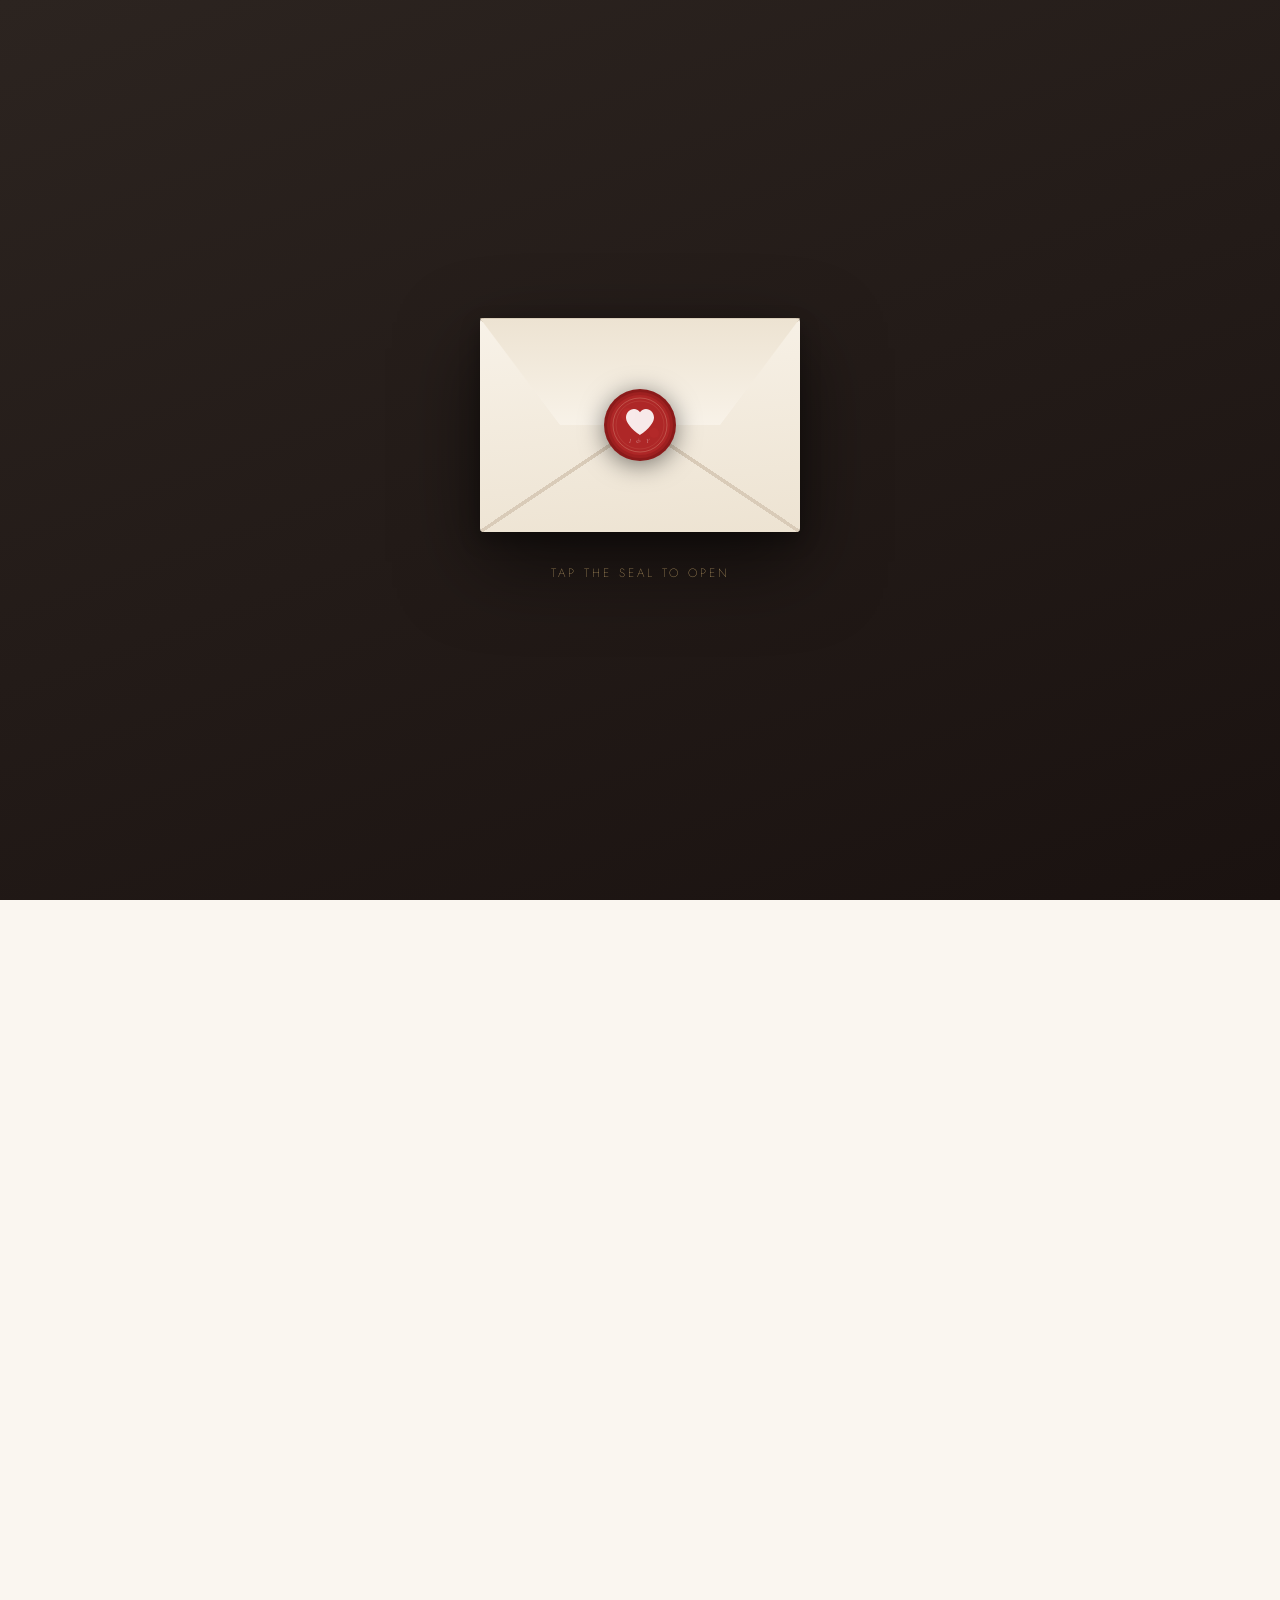
==== index.html @ a99c09cc "chnage typographie" ====
<!DOCTYPE html>
<html lang="fr">
<head>
<meta charset="UTF-8">
<meta name="viewport" content="width=device-width, initial-scale=1.0, maximum-scale=1.0, user-scalable=no">
<title>Ilyes & Yasmine — Wedding Invitation</title>
<link rel="preconnect" href="https://fonts.googleapis.com">
<link href="https://fonts.googleapis.com/css2?family=Cormorant+Garamond:ital,wght@0,300;0,400;0,500;0,600;1,300;1,400&family=Great+Vibes&family=Jost:wght@200;300;400&display=swap" rel="stylesheet">
<style>
  *, *::before, *::after { box-sizing: border-box; margin: 0; padding: 0; }

  :root {
    --cream:    #faf6f0;
    --ivory:    #f5ede0;
    --gold:     #c9a96e;
    --gold-lt:  #e8d5b0;
    --rose:     #e8c4b8;
    --sage:     #a8b89a;
    --charcoal: #3a3530;
    --muted:    #7a6f65;
    --shadow:   rgba(58,53,48,.12);
  }

  html, body { height: 100%; overflow-x: hidden; }
  body { background: var(--cream); font-family: 'Jost', sans-serif; color: var(--charcoal); }

  /* ───────────── ENVELOPE SCREEN ───────────── */
  #envelope-screen {
    position: fixed; inset: 0; z-index: 999;
    display: flex; flex-direction: column;
    align-items: center; justify-content: center;
    background: linear-gradient(160deg, #2c2420 0%, #1a1210 100%);
    transition: opacity .9s ease, transform .9s ease;
  }
  #envelope-screen.open { opacity: 0; pointer-events: none; transform: scale(1.06); }

  .env-wrap {
    position: relative;
    width: min(320px, 88vw);
    aspect-ratio: 3/2;
  }

  /* envelope body */
  .env-body {
    position: absolute; inset: 0;
    background: linear-gradient(175deg, #f8f2e8 0%, #ede3d2 100%);
    border-radius: 4px;
    box-shadow: 0 30px 80px rgba(0,0,0,.55), 0 8px 20px rgba(0,0,0,.3);
  }
  /* bottom flap shadow lines */
  .env-body::before {
    content:''; position:absolute; inset:0;
    background: linear-gradient(to bottom right, transparent 49.5%, #d9cbb8 49.5%, #d9cbb8 50.5%, transparent 50.5%),
                linear-gradient(to bottom left,  transparent 49.5%, #d9cbb8 49.5%, #d9cbb8 50.5%, transparent 50.5%);
    border-radius: 4px;
  }

  /* top flap */
  .env-flap {
    position: absolute; top: 0; left: 0; right: 0;
    height: 50%;
    transform-origin: top center;
    transform: rotateX(0deg);
    transition: transform .6s cubic-bezier(.4,0,.2,1);
    z-index: 2;
    overflow: hidden;
  }
  .env-flap-inner {
    width: 100%; height: 200%;
    background: linear-gradient(180deg, #ede3d2 0%, #f8f2e8 50%);
    clip-path: polygon(0 0, 100% 0, 50% 100%);
    border-top: 1px solid #cfc0aa;
  }
  .env-wrap.opened .env-flap { transform: rotateX(-160deg); }

  /* wax seal */
  .wax-seal {
    position: absolute;
    top: 50%; left: 50%;
    transform: translate(-50%,-50%);
    z-index: 10;
    width: 72px; height: 72px;
    cursor: pointer;
    transition: transform .25s ease, box-shadow .25s ease;
  }
  .wax-seal:hover { transform: translate(-50%,-50%) scale(1.08); }
  .wax-seal:active { transform: translate(-50%,-50%) scale(.95); }
  .wax-seal svg { width: 100%; height: 100%; filter: drop-shadow(0 4px 12px rgba(0,0,0,.5)); }

  .env-hint {
    margin-top: 32px;
    color: #c9a96e;
    font-family: 'Jost', sans-serif;
    font-weight: 200;
    font-size: .75rem;
    letter-spacing: .25em;
    text-transform: uppercase;
    opacity: .8;
    animation: pulse 2.4s ease-in-out infinite;
  }
  @keyframes pulse { 0%,100%{opacity:.4} 50%{opacity:.9} }

  /* ───────────── MAIN CONTENT ───────────── */
  #main { opacity: 0; transition: opacity 1.2s ease .3s; }
  #main.visible { opacity: 1; }

  /* HERO */
  .hero {
    position: relative;
    min-height: 100svh;
    display: flex; align-items: center; justify-content: center;
    overflow: hidden;
  }
  .hero-bg {
    position: absolute; inset: 0;
    background:
      radial-gradient(ellipse at 50% 30%, rgba(200,160,100,.15) 0%, transparent 65%),
      linear-gradient(175deg, #1c1a16 0%, #2e2419 40%, #1a1510 100%);
  }
  /* star-like particles */
  .hero-bg::after {
    content:'';
    position:absolute; inset:0;
    background-image:
      radial-gradient(circle, rgba(255,240,200,.55) 1px, transparent 1px),
      radial-gradient(circle, rgba(255,240,200,.3)  1px, transparent 1px);
    background-size: 60px 60px, 90px 90px;
    background-position: 0 0, 30px 30px;
    opacity:.25;
  }

  /* arch frame */
  .arch {
    position: relative;
    z-index: 2;
    width: min(380px, 90vw);
    padding: 60px 32px 48px;
    text-align: center;
  }
  .arch::before, .arch::after {
    content:'';
    position:absolute;
    border: 1px solid rgba(201,169,110,.35);
    border-radius: 50% 50% 0 0 / 30% 30% 0 0;
    pointer-events:none;
  }
  .arch::before {
    inset: 0 8px;
    border-bottom: none;
  }
  .arch::after {
    inset: 10px 20px;
    border-bottom: none;
    border-color: rgba(201,169,110,.18);
  }

  /* floral decorations */
  .floral { font-family: 'Great Vibes', cursive; color: var(--gold); font-size: 2.2rem; line-height: 1; opacity: .7; }

  .hero-pre {
    font-family: 'Jost', sans-serif;
    font-weight: 200;
    font-size: .65rem;
    letter-spacing: .4em;
    text-transform: uppercase;
    color: var(--gold-lt);
    opacity: 0;
    animation: fadeUp .8s ease forwards .8s;
    margin-bottom: 18px;
  }
  .hero-names {
    font-family: 'Great Vibes', cursive;
    font-size: clamp(4rem, 16vw, 6.2rem);
    color: #fff;
    line-height: 1.15;
    letter-spacing: .02em;
    opacity: 0;
    animation: fadeUp .9s ease forwards 1.1s;
    text-shadow: 0 4px 40px rgba(201,169,110,.5), 0 1px 12px rgba(0,0,0,.3);
  }
  .hero-amp {
    font-family: 'Cormorant Garamond', serif;
    font-style: italic;
    font-size: .6em;
    color: var(--gold);
    display: block;
    margin: -4px 0;
  }
  .hero-sub {
    font-family: 'Cormorant Garamond', serif;
    font-style: italic;
    font-size: 1.05rem;
    color: rgba(255,255,255,.65);
    opacity: 0;
    animation: fadeUp .9s ease forwards 1.4s;
    margin-top: 14px;
    letter-spacing: .04em;
  }
  .hero-divider {
    width: 60px; height: 1px;
    background: linear-gradient(to right, transparent, var(--gold), transparent);
    margin: 20px auto;
    opacity: 0;
    animation: fadeIn 1s ease forwards 1.7s;
  }
  .hero-location {
    font-family: 'Jost', sans-serif;
    font-weight: 200;
    font-size: .72rem;
    letter-spacing: .3em;
    text-transform: uppercase;
    color: var(--gold-lt);
    opacity: 0;
    animation: fadeUp .9s ease forwards 2s;
  }

  @keyframes fadeUp { from{opacity:0;transform:translateY(22px)} to{opacity:1;transform:none} }
  @keyframes fadeIn { from{opacity:0} to{opacity:1} }

  /* scroll cue */
  .scroll-cue {
    position: absolute; bottom: 32px; left: 50%; transform: translateX(-50%);
    display: flex; flex-direction: column; align-items: center; gap: 6px;
    opacity: 0; animation: fadeIn 1s ease forwards 2.6s;
    z-index:3;
  }
  .scroll-cue span {
    font-family:'Jost',sans-serif; font-weight:200; font-size:.6rem;
    letter-spacing:.35em; text-transform:uppercase; color:rgba(201,169,110,.6);
  }
  .scroll-cue-line {
    width: 1px; height: 40px;
    background: linear-gradient(to bottom, var(--gold), transparent);
    animation: scrollLine 1.8s ease-in-out infinite;
  }
  @keyframes scrollLine { 0%,100%{transform:scaleY(0);transform-origin:top} 50%{transform:scaleY(1);transform-origin:top} }

  /* ───────────── SECTIONS COMMON ───────────── */
  section { padding: 64px 24px; }

  .section-label {
    font-family:'Jost',sans-serif; font-weight:200; font-size:.65rem;
    letter-spacing:.4em; text-transform:uppercase; color:var(--gold);
    text-align:center; margin-bottom:8px;
  }
  .section-title {
    font-family:'Cormorant Garamond',serif; font-style:italic;
    font-size: clamp(1.9rem,7vw,2.6rem);
    color:var(--charcoal); text-align:center; margin-bottom:28px;
    font-weight:300;
  }
  .gold-rule {
    display:flex; align-items:center; gap:12px; justify-content:center; margin-bottom:40px;
  }
  .gold-rule::before, .gold-rule::after {
    content:''; flex:1; max-width:80px; height:1px;
    background:linear-gradient(to right, transparent, var(--gold-lt));
  }
  .gold-rule::after { background:linear-gradient(to left, transparent, var(--gold-lt)); }
  .gold-rule span { font-family:'Ms Madi',cursive; font-size:1.5rem; color:var(--gold-lt); }

  /* ───────────── SCRATCH SECTION ───────────── */
  .scratch-section { background: #f0ebe2; }

  .scratch-cards {
    display: flex; gap: 14px; justify-content: center; flex-wrap: nowrap;
    max-width: 360px; margin: 0 auto;
  }
  .scratch-card {
    flex: 1; max-width: 110px;
    aspect-ratio: 1;
    position: relative;
    border-radius: 12px;
    overflow: hidden;
    box-shadow: 0 8px 30px var(--shadow), 0 2px 8px var(--shadow);
  }
  .scratch-reveal {
    position: absolute; inset: 0;
    display: flex; flex-direction: column;
    align-items: center; justify-content: center;
    background: var(--cream);
    gap: 4px;
  }
  .scratch-reveal .label {
    font-family:'Jost',sans-serif; font-weight:200; font-size:.55rem;
    letter-spacing:.3em; text-transform:uppercase; color:var(--muted);
  }
  .scratch-reveal .value {
    font-family:'Cormorant Garamond',serif; font-style:italic;
    font-size:clamp(1.5rem,6vw,2rem); color:var(--charcoal); font-weight:300; line-height:1.1;
  }
  .scratch-canvas {
    position: absolute; inset: 0; cursor: crosshair; touch-action: none;
    border-radius: 12px;
  }

  .scratch-hint {
    text-align:center; margin-top:20px;
    font-family:'Cormorant Garamond',serif; font-style:italic;
    font-size:.9rem; color:var(--muted);
  }

  /* ───────────── LETTER SECTION ───────────── */
  .letter-section {
    background: linear-gradient(160deg, #faf6f0 0%, #f2ede4 100%);
  }
  .letter-card {
    max-width: 480px; margin: 0 auto;
    background: #fff;
    border-radius: 16px;
    padding: 40px 32px;
    box-shadow: 0 12px 50px var(--shadow), 0 2px 10px var(--shadow);
    position: relative;
  }
  .letter-card::before {
    content:''; position:absolute; top:0; left:32px; right:32px; height:2px;
    background: linear-gradient(to right, transparent, var(--gold-lt), transparent);
  }
  .letter-drop {
    font-family:'Ms Madi',cursive; font-size:4.5rem; color:var(--gold);
    float:left; line-height:1; margin-right:6px; margin-top:4px;
  }
  .letter-body {
    font-family:'Cormorant Garamond',serif; font-size:1.05rem; font-weight:300;
    line-height:1.8; color:var(--charcoal);
  }
  .letter-sign {
    font-family:'Ms Madi',cursive; font-size:2rem; color:var(--gold);
    text-align:right; margin-top:24px;
  }

  /* ───────────── TIMELINE SECTION ───────────── */
  .timeline-section { background: var(--charcoal); color:#fff; }
  .timeline-section .section-title { color:#fff; }
  .timeline-section .section-label { color:var(--gold-lt); }

  .timeline {
    max-width: 440px; margin: 0 auto;
    display: flex; flex-direction: column; gap: 0;
    position: relative;
  }
  .timeline::before {
    content:''; position:absolute; left:72px; top:12px; bottom:12px; width:1px;
    background: linear-gradient(to bottom, transparent, var(--gold), transparent);
  }
  .tl-item {
    display: flex; gap: 0; align-items: flex-start;
    padding: 16px 0;
  }
  .tl-time {
    width: 72px; flex-shrink:0; padding-right:20px; text-align:right;
    font-family:'Jost',sans-serif; font-weight:200; font-size:.8rem;
    letter-spacing:.05em; color:var(--gold); padding-top:2px;
  }
  .tl-dot {
    width:10px; height:10px; flex-shrink:0;
    background:var(--gold); border-radius:50%;
    margin-top:4px; margin-right:18px;
    box-shadow:0 0 0 4px rgba(201,169,110,.15);
  }
  .tl-content { flex:1; }
  .tl-title {
    font-family:'Cormorant Garamond',serif; font-size:1.1rem;
    font-style:italic; color:#fff; margin-bottom:3px;
  }
  .tl-desc {
    font-family:'Jost',sans-serif; font-weight:200; font-size:.75rem;
    letter-spacing:.06em; color:rgba(255,255,255,.45);
  }

  /* ───────────── RSVP FOOTER ───────────── */
  .rsvp-section {
    background: linear-gradient(160deg, #2e2419 0%, #1a1510 100%);
    text-align: center; padding: 80px 24px;
  }
  .rsvp-section .section-title { color:#fff; }
  .rsvp-section .section-label { color:var(--gold-lt); }
  .rsvp-date {
    font-family:'Cormorant Garamond',serif; font-style:italic;
    font-size:1rem; color:rgba(255,255,255,.5); margin-bottom:32px;
  }
  .rsvp-btn {
    display:inline-block; padding:14px 44px;
    border:1px solid var(--gold);
    font-family:'Jost',sans-serif; font-weight:200; font-size:.75rem;
    letter-spacing:.35em; text-transform:uppercase; color:var(--gold);
    text-decoration:none; border-radius:100px;
    transition: background .3s, color .3s;
    cursor:pointer; background:transparent;
  }
  .rsvp-btn:hover { background:var(--gold); color:#1a1510; }

  .footer-names {
    font-family:'Ms Madi',cursive; font-size:2.2rem; color:rgba(201,169,110,.4);
    margin-top: 48px;
  }
</style>
</head>
<body>

<!-- ══════════════ ENVELOPE SCREEN ══════════════ -->
<div id="envelope-screen">
  <div class="env-wrap" id="env-wrap">
    <div class="env-body"></div>
    <div class="env-flap"><div class="env-flap-inner"></div></div>

    <!-- Wax Seal SVG -->
    <div class="wax-seal" id="wax-seal" role="button" aria-label="Open invitation">
      <svg viewBox="0 0 72 72" fill="none" xmlns="http://www.w3.org/2000/svg">
        <circle cx="36" cy="36" r="36" fill="#8B1A1A"/>
        <circle cx="36" cy="36" r="33" fill="#9E2020"/>
        <!-- wax texture -->
        <circle cx="36" cy="36" r="30" fill="#B52A2A" opacity=".7"/>
        <circle cx="24" cy="26" r="7" fill="#C03030" opacity=".4"/>
        <circle cx="50" cy="44" r="5" fill="#C03030" opacity=".3"/>
        <!-- outer ring -->
        <circle cx="36" cy="36" r="27" stroke="#e8b89a" stroke-width=".6" fill="none" opacity=".5"/>
        <circle cx="36" cy="36" r="24" stroke="#e8b89a" stroke-width=".4" fill="none" opacity=".3"/>
        <!-- heart -->
        <path d="M36 46 C36 46 22 37 22 28.5 C22 23.8 25.6 20 30 20 C32.6 20 34.9 21.3 36 23.2 C37.1 21.3 39.4 20 42 20 C46.4 20 50 23.8 50 28.5 C50 37 36 46 36 46Z" fill="#fff" opacity=".9"/>
        <!-- initials -->
        <text x="36" y="53.5" text-anchor="middle" font-family="'Cormorant Garamond', serif" font-size="6.5" fill="rgba(255,255,255,.55)" font-style="italic" letter-spacing="1.5">I & Y</text>
      </svg>
    </div>
  </div>
  <p class="env-hint">Tap the seal to open</p>
</div>

<!-- ══════════════ MAIN CONTENT ══════════════ -->
<div id="main">

  <!-- HERO -->
  <section class="hero">
    <div class="hero-bg"></div>
    <div class="arch">
      <p class="hero-pre">You are cordially invited to</p>
      <div class="floral" style="margin-bottom:4px;">✦ ❧ ✦</div>
      <h1 class="hero-names">
        Ilyes<span class="hero-amp">&</span>Yasmine
      </h1>
      <p class="hero-sub">are getting married</p>
      <div class="hero-divider"></div>
      <p class="hero-location">Alger, Algérie &nbsp;·&nbsp; 2026</p>
    </div>
    <div class="scroll-cue">
      <span>Scroll</span>
      <div class="scroll-cue-line"></div>
    </div>
  </section>

  <!-- SCRATCH DATE -->
  <section class="scratch-section">
    <p class="section-label">Save the date</p>
    <h2 class="section-title">The Date</h2>
    <div class="gold-rule"><span>✦</span></div>
    <p style="text-align:center;font-family:'Cormorant Garamond',serif;font-style:italic;font-size:.95rem;color:var(--muted);margin-bottom:32px;">+ Scratch to reveal the date +</p>

    <div class="scratch-cards">
      <!-- DAY -->
      <div class="scratch-card">
        <div class="scratch-reveal">
          <span class="label">Day</span>
          <span class="value">20</span>
        </div>
        <canvas class="scratch-canvas" data-index="0"></canvas>
      </div>
      <!-- MONTH -->
      <div class="scratch-card">
        <div class="scratch-reveal">
          <span class="label">Month</span>
          <span class="value">Oct.</span>
        </div>
        <canvas class="scratch-canvas" data-index="1"></canvas>
      </div>
      <!-- YEAR -->
      <div class="scratch-card">
        <div class="scratch-reveal">
          <span class="label">Year</span>
          <span class="value">2026</span>
        </div>
        <canvas class="scratch-canvas" data-index="2"></canvas>
      </div>
    </div>
    <p class="scratch-hint" id="scratch-hint">Use your finger to scratch ✨</p>
  </section>

  <!-- LETTER -->
  <section class="letter-section">
    <p class="section-label">A word from us</p>
    <h2 class="section-title">Dear Loved Ones</h2>
    <div class="gold-rule"><span>✦</span></div>
    <div class="letter-card">
      <p class="letter-body">
        <span class="letter-drop">D</span>ear friends and family,
        <br><br>
        With hearts full of joy and gratitude, we invite you to join us as we celebrate the beginning of our forever. Your presence is the greatest gift we could ask for on this most precious day.
        <br><br>
        We look forward to sharing laughter, tears of happiness, and memories that will last a lifetime — with every single one of you.
        <br><br>
        With all our love,
      </p>
      <p class="letter-sign">Ilyes & Yasmine</p>
    </div>
  </section>

  <!-- TIMELINE -->
  <section class="timeline-section">
    <p class="section-label">The programme</p>
    <h2 class="section-title">Schedule of Events</h2>
    <div class="gold-rule"><span>✦</span></div>
    <div class="timeline">
      <div class="tl-item">
        <div class="tl-time">15:30</div>
        <div class="tl-dot"></div>
        <div class="tl-content">
          <p class="tl-title">Guest Arrival</p>
          <p class="tl-desc">Welcome drinks & reception</p>
        </div>
      </div>
      <div class="tl-item">
        <div class="tl-time">16:30</div>
        <div class="tl-dot"></div>
        <div class="tl-content">
          <p class="tl-title">Ceremony</p>
          <p class="tl-desc">The exchange of vows</p>
        </div>
      </div>
      <div class="tl-item">
        <div class="tl-time">17:30</div>
        <div class="tl-dot"></div>
        <div class="tl-content">
          <p class="tl-title">Cocktail Hour</p>
          <p class="tl-desc">Champagne & canapés in the garden</p>
        </div>
      </div>
      <div class="tl-item">
        <div class="tl-time">19:30</div>
        <div class="tl-dot"></div>
        <div class="tl-content">
          <p class="tl-title">Dinner & Celebration</p>
          <p class="tl-desc">Gala dinner, speeches & dancing</p>
        </div>
      </div>
      <div class="tl-item">
        <div class="tl-time">23:00</div>
        <div class="tl-dot"></div>
        <div class="tl-content">
          <p class="tl-title">First Dance</p>
          <p class="tl-desc">& an evening to remember</p>
        </div>
      </div>
    </div>
  </section>

  <!-- RSVP -->
  <section class="rsvp-section">
    <p class="section-label">Kindly respond by</p>
    <h2 class="section-title">RSVP</h2>
    <p class="rsvp-date">September 1st, 2026</p>
    <button class="rsvp-btn" onclick="alert('Merci! Nous avons hâte de vous retrouver. 🥂')">Confirm Attendance</button>
    <p class="footer-names">Ilyes & Yasmine</p>
  </section>

</div><!-- /#main -->

<script>
// ─────────────── ENVELOPE OPEN ───────────────
const seal   = document.getElementById('wax-seal');
const envWrap= document.getElementById('env-wrap');
const screen = document.getElementById('envelope-screen');
const main   = document.getElementById('main');

seal.addEventListener('click', openEnvelope);
seal.addEventListener('touchend', e => { e.preventDefault(); openEnvelope(); });

function openEnvelope() {
  envWrap.classList.add('opened');
  setTimeout(() => {
    screen.classList.add('open');
    main.classList.add('visible');
  }, 520);
  setTimeout(() => { screen.style.display = 'none'; }, 1500);
}

// ─────────────── SCRATCH CARDS ───────────────
const canvases = document.querySelectorAll('.scratch-canvas');
let allScratched = [false, false, false];

canvases.forEach((canvas, idx) => {
  const parent = canvas.parentElement;
  const dpr = window.devicePixelRatio || 1;

  function initCanvas() {
    const rect = parent.getBoundingClientRect();
    canvas.width  = rect.width  * dpr;
    canvas.height = rect.height * dpr;
    canvas.style.width  = rect.width  + 'px';
    canvas.style.height = rect.height + 'px';

    const ctx = canvas.getContext('2d');
    ctx.scale(dpr, dpr);
    drawScratchLayer(ctx, rect.width, rect.height);
  }

  function drawScratchLayer(ctx, w, h) {
    // base gradient — silver-rose metallic
    const grad = ctx.createLinearGradient(0, 0, w, h);
    grad.addColorStop(0,   '#d4bfb0');
    grad.addColorStop(.35, '#e8d5c8');
    grad.addColorStop(.6,  '#c8b8a8');
    grad.addColorStop(1,   '#b8a898');
    ctx.fillStyle = grad;
    ctx.fillRect(0, 0, w, h);

    // sparkle noise
    for (let i = 0; i < 320; i++) {
      const x = Math.random() * w;
      const y = Math.random() * h;
      const r = Math.random() * 1.5;
      const a = Math.random() * .5 + .1;
      ctx.beginPath();
      ctx.arc(x, y, r, 0, Math.PI*2);
      ctx.fillStyle = `rgba(255,255,255,${a})`;
      ctx.fill();
    }

    // label text on coating
    ctx.fillStyle = 'rgba(100,80,70,.5)';
    ctx.font = `200 10px 'Jost', sans-serif`;
    ctx.textAlign = 'center';
    ctx.letterSpacing = '3px';
    ctx.fillText('SCRATCH', w/2, h/2 + 2);
  }

  function getPos(e) {
    const rect = canvas.getBoundingClientRect();
    if (e.touches) {
      return { x: e.touches[0].clientX - rect.left, y: e.touches[0].clientY - rect.top };
    }
    return { x: e.clientX - rect.left, y: e.clientY - rect.top };
  }

  function scratch(e) {
    e.preventDefault();
    const ctx = canvas.getContext('2d');
    const {x, y} = getPos(e);
    ctx.globalCompositeOperation = 'destination-out';
    ctx.beginPath();
    ctx.arc(x, y, 22, 0, Math.PI*2);
    ctx.fill();
    checkReveal(ctx, idx);
  }

  function checkReveal(ctx, i) {
    if (allScratched[i]) return;
    const data = ctx.getImageData(0, 0, canvas.width, canvas.height).data;
    let cleared = 0;
    for (let j = 3; j < data.length; j += 4) { if (data[j] === 0) cleared++; }
    const pct = cleared / (canvas.width * canvas.height);
    if (pct > .55) {
      allScratched[i] = true;
      canvas.style.transition = 'opacity .5s ease';
      canvas.style.opacity = '0';
      setTimeout(() => canvas.style.pointerEvents = 'none', 500);
      if (allScratched.every(Boolean)) {
        document.getElementById('scratch-hint').textContent = '✨ 20 Octobre 2026 — Save the date! ✨';
      }
    }
  }

  let isDown = false;
  canvas.addEventListener('mousedown',  e => { isDown = true; scratch(e); });
  canvas.addEventListener('mousemove',  e => { if (isDown) scratch(e); });
  canvas.addEventListener('mouseup',    () => isDown = false);
  canvas.addEventListener('mouseleave', () => isDown = false);
  canvas.addEventListener('touchstart', e => { isDown = true; scratch(e); }, {passive:false});
  canvas.addEventListener('touchmove',  e => { if (isDown) scratch(e); }, {passive:false});
  canvas.addEventListener('touchend',   () => isDown = false);

  // init after layout
  setTimeout(initCanvas, 600);
  window.addEventListener('resize', initCanvas);
});
</script>
</body>
</html>
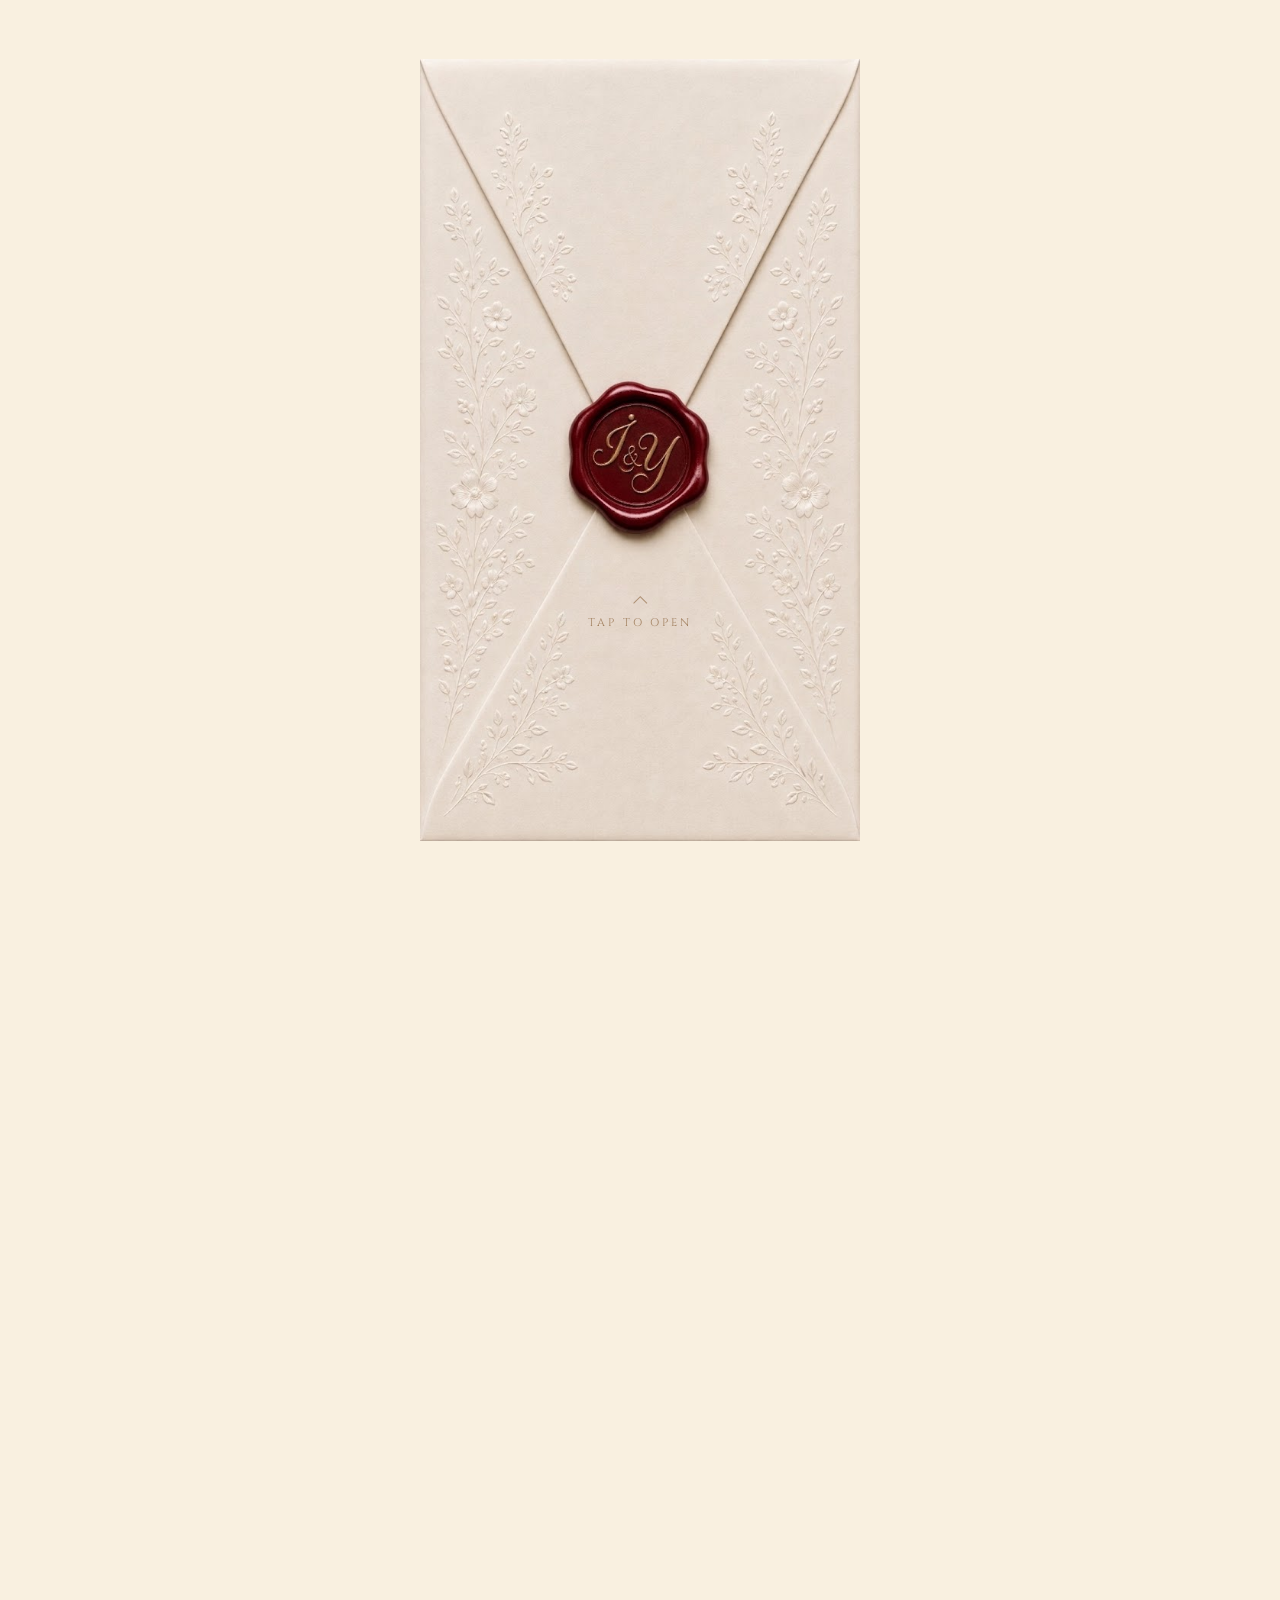
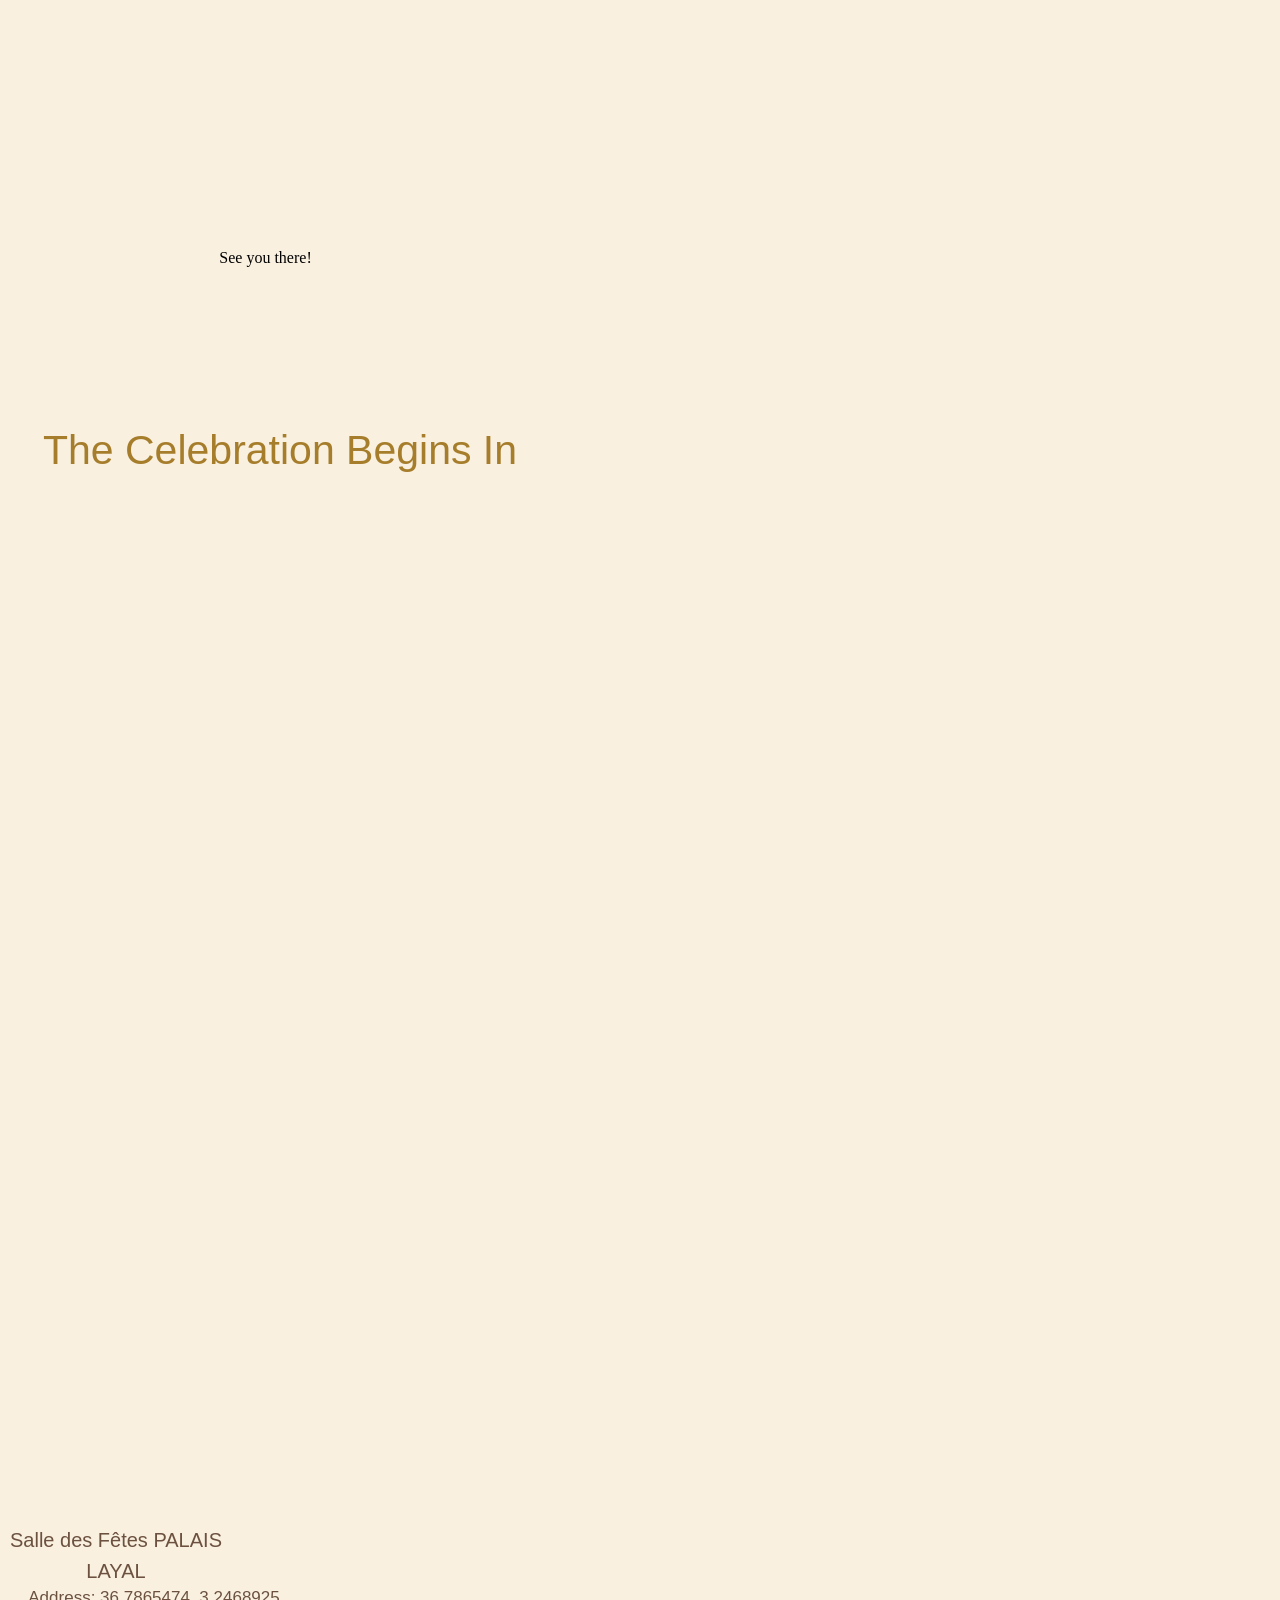
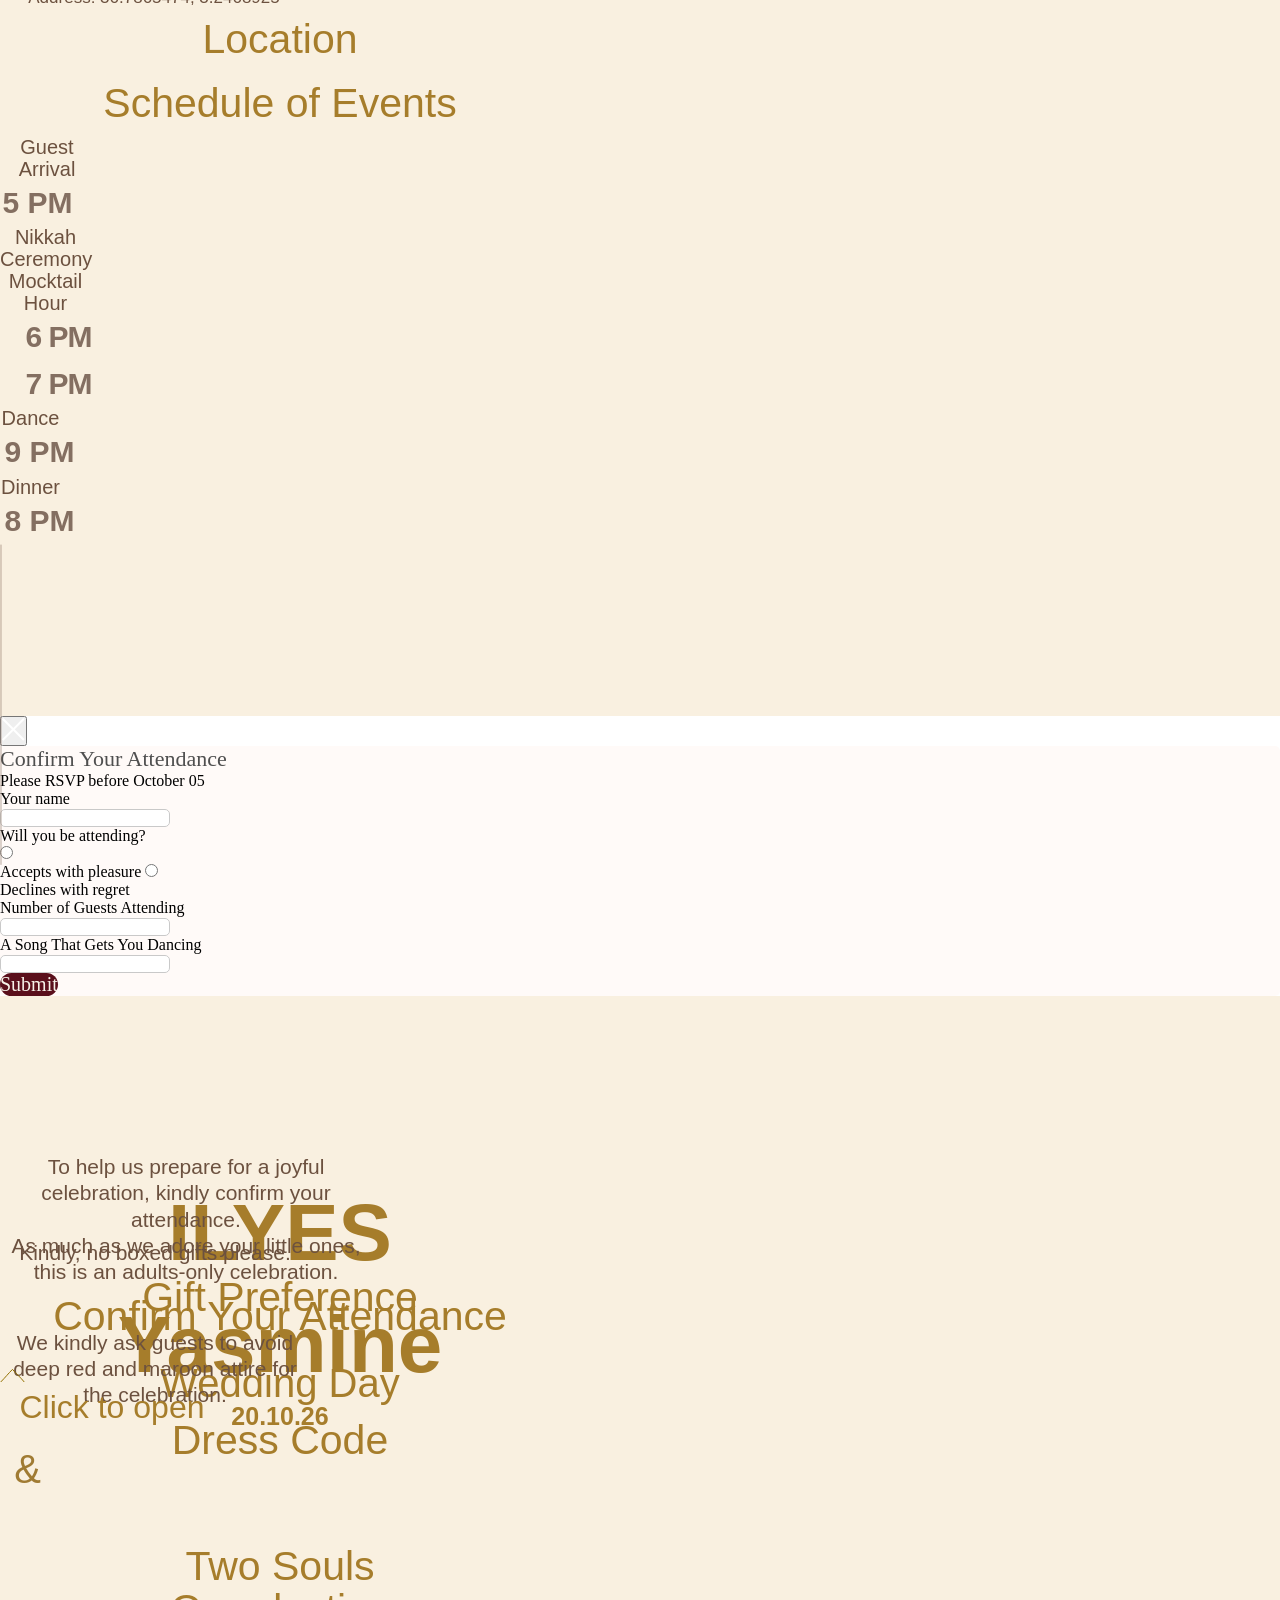
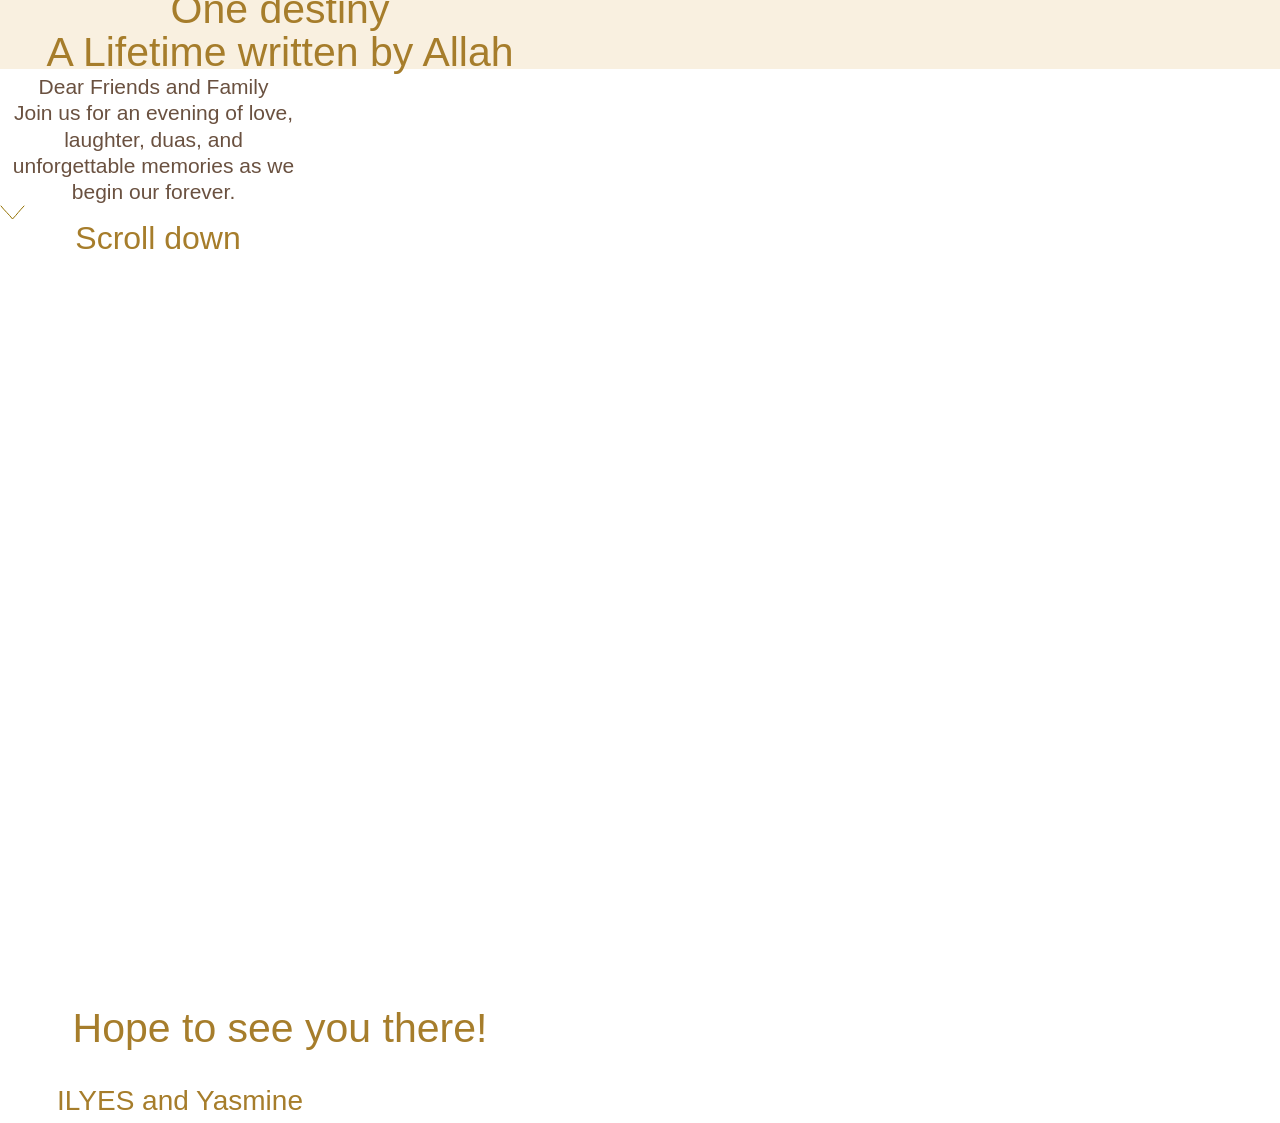
==== commit 18efda9a: "version 2" ====
--- a/index.html
+++ b/index.html
@@ -1,686 +1,3521 @@
-<!DOCTYPE html>
-<html lang="fr">
-<head>
-<meta charset="UTF-8">
-<meta name="viewport" content="width=device-width, initial-scale=1.0, maximum-scale=1.0, user-scalable=no">
-<title>Ilyes & Yasmine — Wedding Invitation</title>
-<link rel="preconnect" href="https://fonts.googleapis.com">
-<link href="https://fonts.googleapis.com/css2?family=Cormorant+Garamond:ital,wght@0,300;0,400;0,500;0,600;1,300;1,400&family=Great+Vibes&family=Jost:wght@200;300;400&display=swap" rel="stylesheet">
-<style>
-  *, *::before, *::after { box-sizing: border-box; margin: 0; padding: 0; }
-
-  :root {
-    --cream:    #faf6f0;
-    --ivory:    #f5ede0;
-    --gold:     #c9a96e;
-    --gold-lt:  #e8d5b0;
-    --rose:     #e8c4b8;
-    --sage:     #a8b89a;
-    --charcoal: #3a3530;
-    --muted:    #7a6f65;
-    --shadow:   rgba(58,53,48,.12);
-  }
-
-  html, body { height: 100%; overflow-x: hidden; }
-  body { background: var(--cream); font-family: 'Jost', sans-serif; color: var(--charcoal); }
-
-  /* ───────────── ENVELOPE SCREEN ───────────── */
-  #envelope-screen {
-    position: fixed; inset: 0; z-index: 999;
-    display: flex; flex-direction: column;
-    align-items: center; justify-content: center;
-    background: linear-gradient(160deg, #2c2420 0%, #1a1210 100%);
-    transition: opacity .9s ease, transform .9s ease;
-  }
-  #envelope-screen.open { opacity: 0; pointer-events: none; transform: scale(1.06); }
-
-  .env-wrap {
-    position: relative;
-    width: min(320px, 88vw);
-    aspect-ratio: 3/2;
-  }
-
-  /* envelope body */
-  .env-body {
-    position: absolute; inset: 0;
-    background: linear-gradient(175deg, #f8f2e8 0%, #ede3d2 100%);
-    border-radius: 4px;
-    box-shadow: 0 30px 80px rgba(0,0,0,.55), 0 8px 20px rgba(0,0,0,.3);
-  }
-  /* bottom flap shadow lines */
-  .env-body::before {
-    content:''; position:absolute; inset:0;
-    background: linear-gradient(to bottom right, transparent 49.5%, #d9cbb8 49.5%, #d9cbb8 50.5%, transparent 50.5%),
-                linear-gradient(to bottom left,  transparent 49.5%, #d9cbb8 49.5%, #d9cbb8 50.5%, transparent 50.5%);
-    border-radius: 4px;
-  }
-
-  /* top flap */
-  .env-flap {
-    position: absolute; top: 0; left: 0; right: 0;
-    height: 50%;
-    transform-origin: top center;
-    transform: rotateX(0deg);
-    transition: transform .6s cubic-bezier(.4,0,.2,1);
-    z-index: 2;
-    overflow: hidden;
-  }
-  .env-flap-inner {
-    width: 100%; height: 200%;
-    background: linear-gradient(180deg, #ede3d2 0%, #f8f2e8 50%);
-    clip-path: polygon(0 0, 100% 0, 50% 100%);
-    border-top: 1px solid #cfc0aa;
-  }
-  .env-wrap.opened .env-flap { transform: rotateX(-160deg); }
-
-  /* wax seal */
-  .wax-seal {
-    position: absolute;
-    top: 50%; left: 50%;
-    transform: translate(-50%,-50%);
-    z-index: 10;
-    width: 72px; height: 72px;
-    cursor: pointer;
-    transition: transform .25s ease, box-shadow .25s ease;
-  }
-  .wax-seal:hover { transform: translate(-50%,-50%) scale(1.08); }
-  .wax-seal:active { transform: translate(-50%,-50%) scale(.95); }
-  .wax-seal svg { width: 100%; height: 100%; filter: drop-shadow(0 4px 12px rgba(0,0,0,.5)); }
-
-  .env-hint {
-    margin-top: 32px;
-    color: #c9a96e;
-    font-family: 'Jost', sans-serif;
-    font-weight: 200;
-    font-size: .75rem;
-    letter-spacing: .25em;
-    text-transform: uppercase;
-    opacity: .8;
-    animation: pulse 2.4s ease-in-out infinite;
-  }
-  @keyframes pulse { 0%,100%{opacity:.4} 50%{opacity:.9} }
-
-  /* ───────────── MAIN CONTENT ───────────── */
-  #main { opacity: 0; transition: opacity 1.2s ease .3s; }
-  #main.visible { opacity: 1; }
-
-  /* HERO */
-  .hero {
-    position: relative;
-    min-height: 100svh;
-    display: flex; align-items: center; justify-content: center;
-    overflow: hidden;
-  }
-  .hero-bg {
-    position: absolute; inset: 0;
-    background:
-      radial-gradient(ellipse at 50% 30%, rgba(200,160,100,.15) 0%, transparent 65%),
-      linear-gradient(175deg, #1c1a16 0%, #2e2419 40%, #1a1510 100%);
-  }
-  /* star-like particles */
-  .hero-bg::after {
-    content:'';
-    position:absolute; inset:0;
-    background-image:
-      radial-gradient(circle, rgba(255,240,200,.55) 1px, transparent 1px),
-      radial-gradient(circle, rgba(255,240,200,.3)  1px, transparent 1px);
-    background-size: 60px 60px, 90px 90px;
-    background-position: 0 0, 30px 30px;
-    opacity:.25;
-  }
-
-  /* arch frame */
-  .arch {
-    position: relative;
-    z-index: 2;
-    width: min(380px, 90vw);
-    padding: 60px 32px 48px;
-    text-align: center;
-  }
-  .arch::before, .arch::after {
-    content:'';
-    position:absolute;
-    border: 1px solid rgba(201,169,110,.35);
-    border-radius: 50% 50% 0 0 / 30% 30% 0 0;
-    pointer-events:none;
-  }
-  .arch::before {
-    inset: 0 8px;
-    border-bottom: none;
-  }
-  .arch::after {
-    inset: 10px 20px;
-    border-bottom: none;
-    border-color: rgba(201,169,110,.18);
-  }
-
-  /* floral decorations */
-  .floral { font-family: 'Great Vibes', cursive; color: var(--gold); font-size: 2.2rem; line-height: 1; opacity: .7; }
-
-  .hero-pre {
-    font-family: 'Jost', sans-serif;
-    font-weight: 200;
-    font-size: .65rem;
-    letter-spacing: .4em;
-    text-transform: uppercase;
-    color: var(--gold-lt);
-    opacity: 0;
-    animation: fadeUp .8s ease forwards .8s;
-    margin-bottom: 18px;
-  }
-  .hero-names {
-    font-family: 'Great Vibes', cursive;
-    font-size: clamp(4rem, 16vw, 6.2rem);
-    color: #fff;
-    line-height: 1.15;
-    letter-spacing: .02em;
-    opacity: 0;
-    animation: fadeUp .9s ease forwards 1.1s;
-    text-shadow: 0 4px 40px rgba(201,169,110,.5), 0 1px 12px rgba(0,0,0,.3);
-  }
-  .hero-amp {
-    font-family: 'Cormorant Garamond', serif;
-    font-style: italic;
-    font-size: .6em;
-    color: var(--gold);
-    display: block;
-    margin: -4px 0;
-  }
-  .hero-sub {
-    font-family: 'Cormorant Garamond', serif;
-    font-style: italic;
-    font-size: 1.05rem;
-    color: rgba(255,255,255,.65);
-    opacity: 0;
-    animation: fadeUp .9s ease forwards 1.4s;
-    margin-top: 14px;
-    letter-spacing: .04em;
-  }
-  .hero-divider {
-    width: 60px; height: 1px;
-    background: linear-gradient(to right, transparent, var(--gold), transparent);
-    margin: 20px auto;
-    opacity: 0;
-    animation: fadeIn 1s ease forwards 1.7s;
-  }
-  .hero-location {
-    font-family: 'Jost', sans-serif;
-    font-weight: 200;
-    font-size: .72rem;
-    letter-spacing: .3em;
-    text-transform: uppercase;
-    color: var(--gold-lt);
-    opacity: 0;
-    animation: fadeUp .9s ease forwards 2s;
-  }
-
-  @keyframes fadeUp { from{opacity:0;transform:translateY(22px)} to{opacity:1;transform:none} }
-  @keyframes fadeIn { from{opacity:0} to{opacity:1} }
-
-  /* scroll cue */
-  .scroll-cue {
-    position: absolute; bottom: 32px; left: 50%; transform: translateX(-50%);
-    display: flex; flex-direction: column; align-items: center; gap: 6px;
-    opacity: 0; animation: fadeIn 1s ease forwards 2.6s;
-    z-index:3;
-  }
-  .scroll-cue span {
-    font-family:'Jost',sans-serif; font-weight:200; font-size:.6rem;
-    letter-spacing:.35em; text-transform:uppercase; color:rgba(201,169,110,.6);
-  }
-  .scroll-cue-line {
-    width: 1px; height: 40px;
-    background: linear-gradient(to bottom, var(--gold), transparent);
-    animation: scrollLine 1.8s ease-in-out infinite;
-  }
-  @keyframes scrollLine { 0%,100%{transform:scaleY(0);transform-origin:top} 50%{transform:scaleY(1);transform-origin:top} }
-
-  /* ───────────── SECTIONS COMMON ───────────── */
-  section { padding: 64px 24px; }
-
-  .section-label {
-    font-family:'Jost',sans-serif; font-weight:200; font-size:.65rem;
-    letter-spacing:.4em; text-transform:uppercase; color:var(--gold);
-    text-align:center; margin-bottom:8px;
-  }
-  .section-title {
-    font-family:'Cormorant Garamond',serif; font-style:italic;
-    font-size: clamp(1.9rem,7vw,2.6rem);
-    color:var(--charcoal); text-align:center; margin-bottom:28px;
-    font-weight:300;
-  }
-  .gold-rule {
-    display:flex; align-items:center; gap:12px; justify-content:center; margin-bottom:40px;
-  }
-  .gold-rule::before, .gold-rule::after {
-    content:''; flex:1; max-width:80px; height:1px;
-    background:linear-gradient(to right, transparent, var(--gold-lt));
-  }
-  .gold-rule::after { background:linear-gradient(to left, transparent, var(--gold-lt)); }
-  .gold-rule span { font-family:'Ms Madi',cursive; font-size:1.5rem; color:var(--gold-lt); }
-
-  /* ───────────── SCRATCH SECTION ───────────── */
-  .scratch-section { background: #f0ebe2; }
-
-  .scratch-cards {
-    display: flex; gap: 14px; justify-content: center; flex-wrap: nowrap;
-    max-width: 360px; margin: 0 auto;
-  }
-  .scratch-card {
-    flex: 1; max-width: 110px;
-    aspect-ratio: 1;
-    position: relative;
-    border-radius: 12px;
-    overflow: hidden;
-    box-shadow: 0 8px 30px var(--shadow), 0 2px 8px var(--shadow);
-  }
-  .scratch-reveal {
-    position: absolute; inset: 0;
-    display: flex; flex-direction: column;
-    align-items: center; justify-content: center;
-    background: var(--cream);
-    gap: 4px;
-  }
-  .scratch-reveal .label {
-    font-family:'Jost',sans-serif; font-weight:200; font-size:.55rem;
-    letter-spacing:.3em; text-transform:uppercase; color:var(--muted);
-  }
-  .scratch-reveal .value {
-    font-family:'Cormorant Garamond',serif; font-style:italic;
-    font-size:clamp(1.5rem,6vw,2rem); color:var(--charcoal); font-weight:300; line-height:1.1;
-  }
-  .scratch-canvas {
-    position: absolute; inset: 0; cursor: crosshair; touch-action: none;
-    border-radius: 12px;
-  }
-
-  .scratch-hint {
-    text-align:center; margin-top:20px;
-    font-family:'Cormorant Garamond',serif; font-style:italic;
-    font-size:.9rem; color:var(--muted);
-  }
-
-  /* ───────────── LETTER SECTION ───────────── */
-  .letter-section {
-    background: linear-gradient(160deg, #faf6f0 0%, #f2ede4 100%);
-  }
-  .letter-card {
-    max-width: 480px; margin: 0 auto;
-    background: #fff;
-    border-radius: 16px;
-    padding: 40px 32px;
-    box-shadow: 0 12px 50px var(--shadow), 0 2px 10px var(--shadow);
-    position: relative;
-  }
-  .letter-card::before {
-    content:''; position:absolute; top:0; left:32px; right:32px; height:2px;
-    background: linear-gradient(to right, transparent, var(--gold-lt), transparent);
-  }
-  .letter-drop {
-    font-family:'Ms Madi',cursive; font-size:4.5rem; color:var(--gold);
-    float:left; line-height:1; margin-right:6px; margin-top:4px;
-  }
-  .letter-body {
-    font-family:'Cormorant Garamond',serif; font-size:1.05rem; font-weight:300;
-    line-height:1.8; color:var(--charcoal);
-  }
-  .letter-sign {
-    font-family:'Ms Madi',cursive; font-size:2rem; color:var(--gold);
-    text-align:right; margin-top:24px;
-  }
-
-  /* ───────────── TIMELINE SECTION ───────────── */
-  .timeline-section { background: var(--charcoal); color:#fff; }
-  .timeline-section .section-title { color:#fff; }
-  .timeline-section .section-label { color:var(--gold-lt); }
-
-  .timeline {
-    max-width: 440px; margin: 0 auto;
-    display: flex; flex-direction: column; gap: 0;
-    position: relative;
-  }
-  .timeline::before {
-    content:''; position:absolute; left:72px; top:12px; bottom:12px; width:1px;
-    background: linear-gradient(to bottom, transparent, var(--gold), transparent);
-  }
-  .tl-item {
-    display: flex; gap: 0; align-items: flex-start;
-    padding: 16px 0;
-  }
-  .tl-time {
-    width: 72px; flex-shrink:0; padding-right:20px; text-align:right;
-    font-family:'Jost',sans-serif; font-weight:200; font-size:.8rem;
-    letter-spacing:.05em; color:var(--gold); padding-top:2px;
-  }
-  .tl-dot {
-    width:10px; height:10px; flex-shrink:0;
-    background:var(--gold); border-radius:50%;
-    margin-top:4px; margin-right:18px;
-    box-shadow:0 0 0 4px rgba(201,169,110,.15);
-  }
-  .tl-content { flex:1; }
-  .tl-title {
-    font-family:'Cormorant Garamond',serif; font-size:1.1rem;
-    font-style:italic; color:#fff; margin-bottom:3px;
-  }
-  .tl-desc {
-    font-family:'Jost',sans-serif; font-weight:200; font-size:.75rem;
-    letter-spacing:.06em; color:rgba(255,255,255,.45);
-  }
-
-  /* ───────────── RSVP FOOTER ───────────── */
-  .rsvp-section {
-    background: linear-gradient(160deg, #2e2419 0%, #1a1510 100%);
-    text-align: center; padding: 80px 24px;
-  }
-  .rsvp-section .section-title { color:#fff; }
-  .rsvp-section .section-label { color:var(--gold-lt); }
-  .rsvp-date {
-    font-family:'Cormorant Garamond',serif; font-style:italic;
-    font-size:1rem; color:rgba(255,255,255,.5); margin-bottom:32px;
-  }
-  .rsvp-btn {
-    display:inline-block; padding:14px 44px;
-    border:1px solid var(--gold);
-    font-family:'Jost',sans-serif; font-weight:200; font-size:.75rem;
-    letter-spacing:.35em; text-transform:uppercase; color:var(--gold);
-    text-decoration:none; border-radius:100px;
-    transition: background .3s, color .3s;
-    cursor:pointer; background:transparent;
-  }
-  .rsvp-btn:hover { background:var(--gold); color:#1a1510; }
-
-  .footer-names {
-    font-family:'Ms Madi',cursive; font-size:2.2rem; color:rgba(201,169,110,.4);
-    margin-top: 48px;
-  }
-</style>
-</head>
-<body>
-
-<!-- ══════════════ ENVELOPE SCREEN ══════════════ -->
-<div id="envelope-screen">
-  <div class="env-wrap" id="env-wrap">
-    <div class="env-body"></div>
-    <div class="env-flap"><div class="env-flap-inner"></div></div>
-
-    <!-- Wax Seal SVG -->
-    <div class="wax-seal" id="wax-seal" role="button" aria-label="Open invitation">
-      <svg viewBox="0 0 72 72" fill="none" xmlns="http://www.w3.org/2000/svg">
-        <circle cx="36" cy="36" r="36" fill="#8B1A1A"/>
-        <circle cx="36" cy="36" r="33" fill="#9E2020"/>
-        <!-- wax texture -->
-        <circle cx="36" cy="36" r="30" fill="#B52A2A" opacity=".7"/>
-        <circle cx="24" cy="26" r="7" fill="#C03030" opacity=".4"/>
-        <circle cx="50" cy="44" r="5" fill="#C03030" opacity=".3"/>
-        <!-- outer ring -->
-        <circle cx="36" cy="36" r="27" stroke="#e8b89a" stroke-width=".6" fill="none" opacity=".5"/>
-        <circle cx="36" cy="36" r="24" stroke="#e8b89a" stroke-width=".4" fill="none" opacity=".3"/>
-        <!-- heart -->
-        <path d="M36 46 C36 46 22 37 22 28.5 C22 23.8 25.6 20 30 20 C32.6 20 34.9 21.3 36 23.2 C37.1 21.3 39.4 20 42 20 C46.4 20 50 23.8 50 28.5 C50 37 36 46 36 46Z" fill="#fff" opacity=".9"/>
-        <!-- initials -->
-        <text x="36" y="53.5" text-anchor="middle" font-family="'Cormorant Garamond', serif" font-size="6.5" fill="rgba(255,255,255,.55)" font-style="italic" letter-spacing="1.5">I & Y</text>
-      </svg>
-    </div>
-  </div>
-  <p class="env-hint">Tap the seal to open</p>
-</div>
-
-<!-- ══════════════ MAIN CONTENT ══════════════ -->
-<div id="main">
-
-  <!-- HERO -->
-  <section class="hero">
-    <div class="hero-bg"></div>
-    <div class="arch">
-      <p class="hero-pre">You are cordially invited to</p>
-      <div class="floral" style="margin-bottom:4px;">✦ ❧ ✦</div>
-      <h1 class="hero-names">
-        Ilyes<span class="hero-amp">&</span>Yasmine
-      </h1>
-      <p class="hero-sub">are getting married</p>
-      <div class="hero-divider"></div>
-      <p class="hero-location">Alger, Algérie &nbsp;·&nbsp; 2026</p>
-    </div>
-    <div class="scroll-cue">
-      <span>Scroll</span>
-      <div class="scroll-cue-line"></div>
-    </div>
-  </section>
-
-  <!-- SCRATCH DATE -->
-  <section class="scratch-section">
-    <p class="section-label">Save the date</p>
-    <h2 class="section-title">The Date</h2>
-    <div class="gold-rule"><span>✦</span></div>
-    <p style="text-align:center;font-family:'Cormorant Garamond',serif;font-style:italic;font-size:.95rem;color:var(--muted);margin-bottom:32px;">+ Scratch to reveal the date +</p>
-
-    <div class="scratch-cards">
-      <!-- DAY -->
-      <div class="scratch-card">
-        <div class="scratch-reveal">
-          <span class="label">Day</span>
-          <span class="value">20</span>
+<!doctype html>
+<html>
+    <head>
+        <meta charset="utf-8" />
+        <meta http-equiv="Content-Type" content="text/html; charset=utf-8" />
+        <meta name="viewport" content="width=device-width, initial-scale=1.0" />
+        <!--metatextblock-->
+        <title>ILYES &amp; Yasmine — Wedding Invitation</title>
+        <meta property="og:url" content="https://ilyesbourouba.github.io/mariage/" />
+        <meta
+            property="og:title"
+            content="ILYES &amp; Yasmine — Wedding Invitation" />
+        <meta
+            property="og:description"
+            content="Join us on 20 October 2026 at Salle des Fêtes Palais Layal." />
+        <meta property="og:type" content="website" />
+        <meta property="og:image" content="https://ilyesbourouba.github.io/mariage/img/og-card.jpg" />
+        <meta property="og:image:width" content="1200" />
+        <meta property="og:image:height" content="630" />
+        <meta
+            property="og:image:alt"
+            content="Cream wedding envelope sealed with a red wax stamp monogrammed I &amp; Y" />
+        <meta property="og:locale" content="fr_FR" />
+        <meta name="twitter:card" content="summary_large_image" />
+        <link rel="canonical" href="https://ilyesbourouba.github.io/mariage/" />
+        <!--/metatextblock-->
+        <meta name="format-detection" content="telephone=no" />
+        <meta http-equiv="x-dns-prefetch-control" content="on" />
+        <link rel="dns-prefetch" href="https://ws.tildacdn.com" />
+        <link rel="dns-prefetch" href="https://static.tildacdn.net" />
+        <!--favicons-->
+        <link
+            rel="icon"
+            type="image/png"
+            sizes="32x32"
+            href="https://static.tildacdn.net/tild3331-3833-4662-b234-353330306132/favicon-light_1.png"
+            media="(prefers-color-scheme: light)" />
+        <link
+            rel="icon"
+            type="image/png"
+            sizes="32x32"
+            href="https://static.tildacdn.net/tild3239-3439-4130-a237-303663656638/favicon-dark_1.png"
+            media="(prefers-color-scheme: dark)" />
+        <link
+            rel="icon"
+            type="image/svg+xml"
+            sizes="any"
+            href="https://static.tildacdn.net/tild6630-6464-4531-a461-396132346132/favicon_1.svg" />
+        <link
+            rel="apple-touch-icon"
+            type="image/png"
+            href="https://static.tildacdn.net/tild3761-3535-4439-b530-303639633934/apple-touch-icon_1.png" />
+        <link
+            rel="icon"
+            type="image/png"
+            sizes="192x192"
+            href="https://static.tildacdn.net/tild3761-3535-4439-b530-303639633934/apple-touch-icon_1.png" />
+        <!--/favicons-->
+        <!-- Assets -->
+        <script
+            src="https://neo.tildacdn.com/js/tilda-fallback-1.0.min.js"
+            async
+            charset="utf-8"></script>
+        <link
+            rel="stylesheet"
+            href="https://static.tildacdn.net/css/tilda-grid-3.0.min.css"
+            type="text/css"
+            media="all"
+            onerror="this.loaderr = 'y'" />
+        <link
+            rel="stylesheet"
+            href="https://static.tildacdn.net/ws/project11836131/tilda-blocks-page155232023.min.css?t=1787037902"
+            type="text/css"
+            media="all"
+            onerror="this.loaderr = 'y'" />
+        <link
+            rel="stylesheet"
+            href="https://static.tildacdn.net/css/tilda-animation-2.0.min.css"
+            type="text/css"
+            media="all"
+            onerror="this.loaderr = 'y'" />
+        <link
+            rel="stylesheet"
+            href="https://static.tildacdn.net/css/tilda-popup-1.1.min.css"
+            type="text/css"
+            media="print"
+            onload="this.media = 'all'"
+            onerror="this.loaderr = 'y'" />
+        <noscript>
+            <link
+                rel="stylesheet"
+                href="https://static.tildacdn.net/css/tilda-popup-1.1.min.css"
+                type="text/css"
+                media="all" />
+        </noscript>
+        <link
+            rel="stylesheet"
+            href="https://static.tildacdn.net/css/tilda-forms-1.0.min.css"
+            type="text/css"
+            media="all"
+            onerror="this.loaderr = 'y'" />
+        <link
+            rel="stylesheet"
+            href="https://fonts.googleapis.com/css2?family=Ovo&amp;display=swap" />
+        <script
+            nomodule
+            src="https://static.tildacdn.net/js/tilda-polyfill-1.0.min.js"
+            charset="utf-8"></script>
+        <script src="js/tilda-core.js" charset="utf-8"></script>
+        <script
+            src="https://static.tildacdn.net/js/tilda-scripts-3.0.min.js"
+            charset="utf-8"
+            defer
+            onerror="this.loaderr = 'y'"></script>
+        <script
+            src="https://static.tildacdn.net/ws/project11836131/tilda-blocks-page155232023.min.js?t=1787037902"
+            charset="utf-8"
+            async
+            onerror="this.loaderr = 'y'"></script>
+        <script
+            src="https://static.tildacdn.net/js/tilda-lazyload-1.0.min.js"
+            charset="utf-8"
+            async
+            onerror="this.loaderr = 'y'"></script>
+        <script
+            src="https://static.tildacdn.net/js/tilda-animation-2.0.min.js"
+            charset="utf-8"
+            async
+            onerror="this.loaderr = 'y'"></script>
+        <script
+            src="https://static.tildacdn.net/js/tilda-zero-1.1.min.js"
+            charset="utf-8"
+            async
+            onerror="this.loaderr = 'y'"></script>
+        <script
+            src="https://static.tildacdn.net/js/tilda-popup-1.0.min.js"
+            charset="utf-8"
+            async
+            onerror="this.loaderr = 'y'"></script>
+        <script
+            src="https://static.tildacdn.net/js/tilda-forms-1.0.min.js"
+            charset="utf-8"
+            async
+            onerror="this.loaderr = 'y'"></script>
+        <script
+            src="https://static.tildacdn.net/js/tilda-animation-sbs-1.0.min.js"
+            charset="utf-8"
+            async
+            onerror="this.loaderr = 'y'"></script>
+        <script
+            src="https://static.tildacdn.net/js/tilda-zero-scale-1.0.min.js"
+            charset="utf-8"
+            async
+            onerror="this.loaderr = 'y'"></script>
+        <script
+            src="https://static.tildacdn.net/js/tilda-events-1.0.min.js"
+            charset="utf-8"
+            async
+            onerror="this.loaderr = 'y'"></script>
+        <script src="js/tilda-visibility.js" charset="utf-8"></script>
+        <link rel="stylesheet" href="css/intro.css" />
+        <link rel="stylesheet" href="css/blocks.css" />
+        <link rel="stylesheet" href="css/countdown.css" />
+    </head>
+    <body class="t-body" style="margin: 0">
+        <!--allrecords-->
+        <div
+            id="allrecords"
+            class="t-records"
+            data-hook="blocks-collection-content-node"
+            data-tilda-project-id="11836131"
+            data-tilda-page-id="155232023"
+            data-tilda-page-alias="thesacredgarden"
+            data-tilda-formskey="b9e82ac5385c1bce198c7c2711836131"
+            data-tilda-cookie="no"
+            data-tilda-lazy="yes"
+            data-tilda-root-zone="one"
+            data-tilda-project-country="NL">
+            <div
+                id="rec2487446003"
+                class="r t-rec"
+                style=""
+                data-animationappear="off"
+                data-record-type="131">
+                <!-- T123 -->
+                <div class="t123">
+                    <div class="t-container_100">
+                        <div class="t-width t-width_100">
+                            <!-- nominify begin -->
+                            <!-- Audio -->
+                            <audio id="weiAudio" loop>
+                                <source
+                                    src="https://pub-4dc8201144ca418fb604349c73e8c724.r2.dev/Einaudi_%20Divenire%20(1)%20(1).mp3"
+                                    type="audio/mp3" />
+                            </audio>
+                            <!-- Envelope overlay -->
+                            <div id="weiOverlay">
+                                <img
+                                    id="weiImg"
+                                    src="img/ilyes.jpeg"
+                                    alt="Open your invitation"
+                                    draggable="false" />
+                                <div id="weiTapWrap">
+                                    <div class="wei-chevron"></div>
+                                    <div id="weiTapLabel">Tap to open</div>
+                                </div>
+                            </div>
+                            <!-- Video -->
+                            <div id="weiVideoWrap">
+                                <video
+                                    id="weiVideo"
+                                    src="https://res.cloudinary.com/ukb8xb7m/video/upload/v1787037654/1782224012851_1_m6ww6v.mp4"
+                                    muted
+                                    playsinline
+                                    preload="auto"></video>
+                            </div>
+                            <!-- Floating play/pause button -->
+                            <div id="weiAudioBtn">
+                                <svg
+                                    id="weiIconPause"
+                                    xmlns="http://www.w3.org/2000/svg"
+                                    viewBox="0 0 24 24"
+                                    style="display: block">
+                                    <rect
+                                        x="6"
+                                        y="5"
+                                        width="4"
+                                        height="14"
+                                        rx="1" />
+                                    <rect
+                                        x="14"
+                                        y="5"
+                                        width="4"
+                                        height="14"
+                                        rx="1" />
+                                </svg>
+                                <svg
+                                    id="weiIconPlay"
+                                    xmlns="http://www.w3.org/2000/svg"
+                                    viewBox="0 0 24 24"
+                                    style="display: none">
+                                    <polygon points="5,3 19,12 5,21" />
+                                </svg>
+                            </div>
+                            <script
+                                src="js/intro-video.js"
+                                charset="utf-8"></script>
+                            <!-- nominify end -->
+                        </div>
+                    </div>
+                </div>
+            </div>
+            <div
+                id="rec2487446043"
+                class="r t-rec"
+                style=""
+                data-animationappear="off"
+                data-record-type="396">
+                <!-- T396 -->
+                <div class="t396">
+                    <div
+                        class="t396__artboard"
+                        data-artboard-recid="2487446043"
+                        data-artboard-screens="320,480,640,960,1200"
+                        data-artboard-height="1240"
+                        data-artboard-valign="center"
+                        data-artboard-upscale="grid"
+                        data-artboard-height-res-320="1240">
+                        <div
+                            class="t396__carrier"
+                            data-artboard-recid="2487446043"></div>
+                        <div
+                            class="t396__filter"
+                            data-artboard-recid="2487446043"></div>
+                        <div
+                            class="t396__elem tn-elem tn-elem__24874460431773841348614000001"
+                            data-elem-id="1773841348614000001"
+                            data-elem-type="html"
+                            data-field-top-value="0"
+                            data-field-left-value="375"
+                            data-field-height-value="762"
+                            data-field-width-value="450"
+                            data-field-axisy-value="top"
+                            data-field-axisx-value="left"
+                            data-field-container-value="grid"
+                            data-field-topunits-value="px"
+                            data-field-leftunits-value="px"
+                            data-field-heightunits-value="px"
+                            data-field-widthunits-value="px"
+                            data-animate-mobile="y"
+                            data-field-widthmode-value="fixed"
+                            data-field-left-res-320-value="-65"
+                            data-field-height-res-320-value="492"
+                            data-field-width-res-320-value="450"
+                            data-field-widthmode-res-320-value="fixed"
+                            data-field-left-res-480-value="15"
+                            data-field-width-res-480-value="450"
+                            data-field-widthmode-res-480-value="fixed"
+                            data-field-top-res-640-value="0"
+                            data-field-left-res-640-value="95"
+                            data-field-width-res-640-value="450"
+                            data-field-widthmode-res-640-value="fixed"
+                            data-field-top-res-960-value="0"
+                            data-field-left-res-960-value="255"
+                            data-field-height-res-960-value="491"
+                            data-field-width-res-960-value="450"
+                            data-field-container-res-960-value="grid"
+                            data-field-widthmode-res-960-value="fixed">
+                            <div class="tn-atom tn-atom__html">
+                                <video
+                                    autoplay
+                                    muted
+                                    loop
+                                    playsinline
+                                    style="
+                                        width: 100%;
+                                        height: auto;
+                                        object-fit: cover;
+                                        display: block;
+                                    ">
+                                    <source
+                                        src="https://res.cloudinary.com/ukb8xb7m/video/upload/v1787037092/Swans2_1_qwzsod.mov"
+                                        type="video/mp4" />
+                                    Your browser does not support the video tag.
+                                </video>
+                            </div>
+                        </div>
+                        <div
+                            class="t396__elem tn-elem tn-elem__24874460431763402091707"
+                            data-elem-id="1763402091707"
+                            data-elem-type="shape"
+                            data-field-top-value="0"
+                            data-field-left-value="375"
+                            data-field-height-value="676"
+                            data-field-width-value="450"
+                            data-field-axisy-value="top"
+                            data-field-axisx-value="left"
+                            data-field-container-value="grid"
+                            data-field-topunits-value="px"
+                            data-field-leftunits-value="px"
+                            data-field-heightunits-value="px"
+                            data-field-widthunits-value="px"
+                            data-field-widthmode-value="fixed"
+                            data-field-left-res-320-value="-65"
+                            data-field-left-res-480-value="15"
+                            data-field-left-res-640-value="95"
+                            data-field-left-res-960-value="255">
+                            <div class="tn-atom"></div>
+                        </div>
+                        <div
+                            class="t396__elem tn-elem tn-elem__24874460431779527203760000001"
+                            data-elem-id="1779527203760000001"
+                            data-elem-type="image"
+                            data-field-top-value="753"
+                            data-field-left-value="228"
+                            data-field-height-value="487"
+                            data-field-width-value="744"
+                            data-field-axisy-value="top"
+                            data-field-axisx-value="left"
+                            data-field-container-value="grid"
+                            data-field-topunits-value="px"
+                            data-field-leftunits-value="px"
+                            data-field-heightunits-value="px"
+                            data-field-widthunits-value="px"
+                            data-field-imagefit-value="fill"
+                            data-field-filewidth-value="1680"
+                            data-field-fileheight-value="833"
+                            data-field-heightmode-value="fixed"
+                            data-field-top-res-320-value="763"
+                            data-field-left-res-320-value="-212"
+                            data-field-height-res-320-value="477"
+                            data-field-heightmode-res-320-value="fixed"
+                            data-field-top-res-480-value="763"
+                            data-field-left-res-480-value="-132"
+                            data-field-height-res-480-value="470"
+                            data-field-heightmode-res-480-value="fixed"
+                            data-field-top-res-640-value="763"
+                            data-field-left-res-640-value="-52"
+                            data-field-height-res-640-value="477"
+                            data-field-heightmode-res-640-value="fixed"
+                            data-field-top-res-960-value="758"
+                            data-field-left-res-960-value="108"
+                            data-field-height-res-960-value="479"
+                            data-field-heightmode-res-960-value="fixed">
+                            <div class="tn-atom">
+                                <img
+                                    class="tn-atom__img t-img"
+                                    data-original="https://static.tildacdn.net/tild3134-6461-4832-a236-633431616631/623915249_2629494717.png"
+                                    src="https://thb.tildacdn.net/tild3134-6461-4832-a236-633431616631/-/resize/20x/623915249_2629494717.png"
+                                    alt=""
+                                    imgfield="tn_img_1779527203760000001" />
+                            </div>
+                        </div>
+                        <div
+                            class="t396__elem tn-elem js-delay-anim tn-elem__24874460431763402147625 t-animate"
+                            data-elem-id="1763402147625"
+                            data-elem-type="text"
+                            data-field-top-value="294"
+                            data-field-left-value="320"
+                            data-field-height-value="168"
+                            data-field-width-value="560"
+                            data-field-axisy-value="top"
+                            data-field-axisx-value="left"
+                            data-field-container-value="grid"
+                            data-field-topunits-value="px"
+                            data-field-leftunits-value="px"
+                            data-field-heightunits-value="px"
+                            data-field-widthunits-value="px"
+                            data-animate-style="fadeinup"
+                            data-animate-duration="2"
+                            data-animate-delay="3"
+                            data-animate-distance="30"
+                            data-animate-mobile="y"
+                            data-field-textfit-value="autoheight"
+                            data-field-fontsize-value="80"
+                            data-field-left-res-320-value="-120"
+                            data-field-left-res-480-value="-40"
+                            data-field-left-res-640-value="40"
+                            data-field-left-res-960-value="200">
+                            <div class="tn-atom" field="tn_text_1763402147625">
+                                ILYES
+                                <br />
+                                <br />
+                                Yasmine
+                            </div>
+                        </div>
+                        <div
+                            class="t396__elem tn-elem js-delay-anim tn-elem__2487446043176340398328864790 t-animate"
+                            data-elem-id="176340398328864790"
+                            data-elem-type="text"
+                            data-field-top-value="154"
+                            data-field-left-value="320"
+                            data-field-height-value="37"
+                            data-field-width-value="560"
+                            data-field-axisy-value="top"
+                            data-field-axisx-value="left"
+                            data-field-container-value="grid"
+                            data-field-topunits-value="px"
+                            data-field-leftunits-value="px"
+                            data-field-heightunits-value="px"
+                            data-field-widthunits-value="px"
+                            data-animate-style="fadeinup"
+                            data-animate-duration="2"
+                            data-animate-delay="3"
+                            data-animate-distance="30"
+                            data-animate-mobile="y"
+                            data-field-textfit-value="fixedsize"
+                            data-field-fontsize-value="40"
+                            data-field-left-res-320-value="-120"
+                            data-field-left-res-480-value="-40"
+                            data-field-left-res-640-value="40"
+                            data-field-left-res-960-value="200">
+                            <div
+                                class="tn-atom"
+                                field="tn_text_176340398328864790">
+                                Wedding Day
+                            </div>
+                        </div>
+                        <div
+                            class="t396__elem tn-elem js-delay-anim tn-elem__2487446043176340401720454780 t-animate"
+                            data-elem-id="176340401720454780"
+                            data-elem-type="text"
+                            data-field-top-value="196"
+                            data-field-left-value="320"
+                            data-field-height-value="37"
+                            data-field-width-value="560"
+                            data-field-axisy-value="top"
+                            data-field-axisx-value="left"
+                            data-field-container-value="grid"
+                            data-field-topunits-value="px"
+                            data-field-leftunits-value="px"
+                            data-field-heightunits-value="px"
+                            data-field-widthunits-value="px"
+                            data-animate-style="fadeinup"
+                            data-animate-duration="2"
+                            data-animate-delay="3"
+                            data-animate-distance="30"
+                            data-animate-mobile="y"
+                            data-field-textfit-value="fixedsize"
+                            data-field-fontsize-value="25"
+                            data-field-left-res-320-value="-120"
+                            data-field-left-res-480-value="-40"
+                            data-field-left-res-640-value="40"
+                            data-field-left-res-960-value="200">
+                            <div
+                                class="tn-atom"
+                                field="tn_text_176340401720454780">
+                                20.10.26
+                            </div>
+                        </div>
+                        <div
+                            class="t396__elem tn-elem js-delay-anim tn-elem__2487446043176340390975774690 t-animate"
+                            data-elem-id="176340390975774690"
+                            data-elem-type="text"
+                            data-field-top-value="356"
+                            data-field-left-value="578"
+                            data-field-height-value="44"
+                            data-field-width-value="55"
+                            data-field-axisy-value="top"
+                            data-field-axisx-value="left"
+                            data-field-container-value="grid"
+                            data-field-topunits-value="px"
+                            data-field-leftunits-value="px"
+                            data-field-heightunits-value="px"
+                            data-field-widthunits-value="px"
+                            data-animate-style="fadeinup"
+                            data-animate-duration="2"
+                            data-animate-delay="3"
+                            data-animate-distance="30"
+                            data-animate-mobile="y"
+                            data-field-textfit-value="autoheight"
+                            data-field-fontsize-value="40"
+                            data-field-left-res-320-value="138"
+                            data-field-left-res-480-value="218"
+                            data-field-left-res-640-value="298"
+                            data-field-left-res-960-value="458">
+                            <div
+                                class="tn-atom"
+                                field="tn_text_176340390975774690">
+                                &amp;
+                            </div>
+                        </div>
+                        <div
+                            class="t396__elem tn-elem tn-elem__24874460431780142978273000001"
+                            data-elem-id="1780142978273000001"
+                            data-elem-type="image"
+                            data-field-top-value="566"
+                            data-field-left-value="359"
+                            data-field-height-value="343"
+                            data-field-width-value="224"
+                            data-field-axisy-value="top"
+                            data-field-axisx-value="left"
+                            data-field-container-value="grid"
+                            data-field-topunits-value="px"
+                            data-field-leftunits-value="px"
+                            data-field-heightunits-value="px"
+                            data-field-widthunits-value="px"
+                            data-animate-mobile="y"
+                            data-animate-sbs-event="intoview"
+                            data-animate-sbs-trg="1"
+                            data-animate-sbs-trgofst="0"
+                            data-animate-sbs-loop="loop"
+                            data-animate-sbs-opts="[{'mx':0,'my':0,'sx':1,'sy':1,'op':1,'ro':0,'ti':0,'ea':'0','dt':0},{'mx':0,'my':0,'sx':1.06,'sy':1.06,'op':1,'ro':2,'ti':2000,'ea':'0','dt':0},{'mx':0,'my':0,'sx':1,'sy':1,'op':1,'ro':0,'ti':2000,'ea':'0','dt':0}]"
+                            data-field-imagefit-value="auto"
+                            data-field-filewidth-value="823"
+                            data-field-fileheight-value="1260"
+                            data-field-heightmode-value="hug"
+                            data-field-top-res-320-value="568"
+                            data-field-left-res-320-value="-77"
+                            data-field-height-res-320-value="334"
+                            data-field-width-res-320-value="218"
+                            data-field-left-res-480-value="2"
+                            data-field-height-res-480-value="343"
+                            data-field-left-res-640-value="77"
+                            data-field-height-res-640-value="343"
+                            data-field-left-res-960-value="238"
+                            data-field-height-res-960-value="343">
+                            <div class="tn-atom">
+                                <img
+                                    class="tn-atom__img t-img"
+                                    data-original="https://static.tildacdn.net/tild6639-3363-4136-a234-356639363561/noroot.png"
+                                    src="https://thb.tildacdn.net/tild6639-3363-4136-a234-356639363561/-/resize/20x/noroot.png"
+                                    alt=""
+                                    imgfield="tn_img_1780142978273000001" />
+                            </div>
+                        </div>
+                        <div
+                            class="t396__elem tn-elem tn-elem__24874460431780748451024000006"
+                            data-elem-id="1780748451024000006"
+                            data-elem-type="image"
+                            data-field-top-value="547"
+                            data-field-left-value="605"
+                            data-field-height-value="359"
+                            data-field-width-value="236"
+                            data-field-axisy-value="top"
+                            data-field-axisx-value="left"
+                            data-field-container-value="grid"
+                            data-field-topunits-value="px"
+                            data-field-leftunits-value="px"
+                            data-field-heightunits-value="px"
+                            data-field-widthunits-value="px"
+                            data-animate-mobile="y"
+                            data-animate-sbs-event="intoview"
+                            data-animate-sbs-trg="1"
+                            data-animate-sbs-trgofst="0"
+                            data-animate-sbs-loop="loop"
+                            data-animate-sbs-opts="[{'mx':0,'my':0,'sx':1,'sy':1,'op':1,'ro':0,'ti':0,'ea':'0','dt':0},{'mx':0,'my':0,'sx':1.04,'sy':1.04,'op':1,'ro':-2,'ti':2000,'ea':'0','dt':0},{'mx':0,'my':0,'sx':1,'sy':1,'op':1,'ro':0,'ti':2000,'ea':'0','dt':0}]"
+                            data-field-imagefit-value="auto"
+                            data-field-filewidth-value="829"
+                            data-field-fileheight-value="1260"
+                            data-field-heightmode-value="hug"
+                            data-field-top-res-320-value="586"
+                            data-field-left-res-320-value="198"
+                            data-field-height-res-320-value="319"
+                            data-field-width-res-320-value="210"
+                            data-field-left-res-480-value="252"
+                            data-field-height-res-480-value="359"
+                            data-field-left-res-640-value="327"
+                            data-field-height-res-640-value="359"
+                            data-field-left-res-960-value="488"
+                            data-field-height-res-960-value="359">
+                            <div class="tn-atom">
+                                <img
+                                    class="tn-atom__img t-img"
+                                    data-original="https://static.tildacdn.net/tild3764-3461-4436-a562-636534643333/noroot.png"
+                                    src="https://thb.tildacdn.net/tild3764-3461-4436-a562-636534643333/-/resize/20x/noroot.png"
+                                    alt=""
+                                    imgfield="tn_img_1780748451024000006" />
+                            </div>
+                        </div>
+                        <div
+                            class="t396__elem tn-elem tn-elem__24874460431780144694093"
+                            data-elem-id="1780144694093"
+                            data-elem-type="image"
+                            data-field-top-value="-785"
+                            data-field-left-value="280"
+                            data-field-height-value="735"
+                            data-field-width-value="735"
+                            data-field-axisy-value="top"
+                            data-field-axisx-value="left"
+                            data-field-container-value="grid"
+                            data-field-topunits-value="px"
+                            data-field-leftunits-value="px"
+                            data-field-heightunits-value="px"
+                            data-field-widthunits-value="px"
+                            data-field-imagefit-value="auto"
+                            data-field-filewidth-value="1512"
+                            data-field-fileheight-value="1512"
+                            data-field-heightmode-value="hug"
+                            data-field-height-res-320-value="735"
+                            data-field-height-res-480-value="735"
+                            data-field-height-res-640-value="735"
+                            data-field-height-res-960-value="735">
+                            <div class="tn-atom">
+                                <img
+                                    class="tn-atom__img t-img"
+                                    data-original="https://static.tildacdn.net/tild3336-3462-4961-a332-613731663665/623915249_2629494717.png"
+                                    src="https://thb.tildacdn.net/tild3336-3462-4961-a332-613731663665/-/resize/20x/623915249_2629494717.png"
+                                    alt=""
+                                    imgfield="tn_img_1780144694093" />
+                            </div>
+                        </div>
+                        <div
+                            class="t396__elem tn-elem tn-elem__24874460431780748008617000003 t-animate"
+                            data-elem-id="1780748008617000003"
+                            data-elem-type="text"
+                            data-field-top-value="899"
+                            data-field-left-value="320"
+                            data-field-height-value="129"
+                            data-field-width-value="560"
+                            data-field-axisy-value="top"
+                            data-field-axisx-value="left"
+                            data-field-container-value="grid"
+                            data-field-topunits-value="px"
+                            data-field-leftunits-value="px"
+                            data-field-heightunits-value="px"
+                            data-field-widthunits-value="px"
+                            data-animate-style="fadein"
+                            data-animate-duration="1"
+                            data-animate-mobile="y"
+                            data-field-textfit-value="autoheight"
+                            data-field-fontsize-value="41"
+                            data-field-top-res-320-value="899"
+                            data-field-left-res-320-value="-120"
+                            data-field-height-res-320-value="129"
+                            data-field-width-res-320-value="560"
+                            data-field-top-res-480-value="899"
+                            data-field-left-res-480-value="-40"
+                            data-field-top-res-640-value="899"
+                            data-field-left-res-640-value="40"
+                            data-field-top-res-960-value="899"
+                            data-field-left-res-960-value="200">
+                            <div
+                                class="tn-atom"
+                                field="tn_text_1780748008617000003">
+                                Two Souls
+                                <br />
+                                One destiny
+                                <br />
+                                A Lifetime written by Allah
+                            </div>
+                        </div>
+                        <div
+                            class="t396__elem tn-elem tn-elem__24874460431780748008617000005 t-animate"
+                            data-elem-id="1780748008617000005"
+                            data-elem-type="text"
+                            data-field-top-value="1050"
+                            data-field-left-value="447"
+                            data-field-height-value="104"
+                            data-field-width-value="307"
+                            data-field-axisy-value="top"
+                            data-field-axisx-value="left"
+                            data-field-container-value="grid"
+                            data-field-topunits-value="px"
+                            data-field-leftunits-value="px"
+                            data-field-heightunits-value="px"
+                            data-field-widthunits-value="px"
+                            data-animate-style="fadein"
+                            data-animate-duration="2"
+                            data-animate-delay="0.2"
+                            data-animate-mobile="y"
+                            data-field-textfit-value="autoheight"
+                            data-field-fontsize-value="21"
+                            data-field-top-res-320-value="1050"
+                            data-field-left-res-320-value="7"
+                            data-field-top-res-480-value="1060"
+                            data-field-left-res-480-value="87"
+                            data-field-top-res-640-value="1060"
+                            data-field-left-res-640-value="167"
+                            data-field-left-res-960-value="327">
+                            <div
+                                class="tn-atom"
+                                field="tn_text_1780748008617000005">
+                                Dear Friends and Family
+                                <br />
+                                Join us for an evening of love, laughter, duas,
+                                and unforgettable memories as we begin our
+                                forever.
+                            </div>
+                        </div>
+                        <div
+                            class="t396__elem tn-elem tn-elem__24874460431782235970224000001"
+                            data-elem-id="1782235970224000001"
+                            data-elem-type="vector"
+                            data-field-top-value="558"
+                            data-field-left-value="588"
+                            data-field-height-value="16"
+                            data-field-width-value="25"
+                            data-field-axisy-value="top"
+                            data-field-axisx-value="left"
+                            data-field-container-value="grid"
+                            data-field-topunits-value="px"
+                            data-field-leftunits-value="px"
+                            data-field-heightunits-value="px"
+                            data-field-widthunits-value="px"
+                            data-animate-mobile="y"
+                            data-animate-sbs-event="intoview"
+                            data-animate-sbs-trg="1"
+                            data-animate-sbs-trgofst="0"
+                            data-animate-sbs-loop="loop"
+                            data-animate-sbs-opts="[{'mx':0,'my':0,'sx':1,'sy':1,'op':1,'ro':0,'ti':0,'ea':'0','dt':0},{'mx':0,'my':5,'sx':1,'sy':1,'op':1,'ro':0,'ti':600,'ea':'0','dt':0},{'mx':0,'my':0,'sx':1,'sy':1,'op':1,'ro':0,'ti':500,'ea':'0','dt':0}]"
+                            data-field-filewidth-value="25"
+                            data-field-fileheight-value="16"
+                            data-field-heightmode-value="hug"
+                            data-field-left-res-320-value="148"
+                            data-field-left-res-480-value="228"
+                            data-field-left-res-640-value="308"
+                            data-field-left-res-960-value="468">
+                            <div class="tn-atom tn-atom__vector">
+                                <svg
+                                    xmlns="http://www.w3.org/2000/svg"
+                                    viewBox="0 0 25.00 15.86"
+                                    data-guides='{"vertical":[],"horizontal":[]}'
+                                    role="img"
+                                    aria-label="">
+                                    <defs></defs>
+                                    <path
+                                        fill="none"
+                                        stroke="#937100"
+                                        fill-opacity="1"
+                                        stroke-width="1"
+                                        stroke-opacity="1"
+                                        stroke-linecap="round"
+                                        id="tSvgbd3f85d542"
+                                        title="Path 1"
+                                        d="M1.0092 1.008C4.3691 5.4431 9.1402 9.565 12.5 14C16.8007 9.565 19.6901 5.4431 23.9908 1.008"></path>
+                                </svg>
+                            </div>
+                        </div>
+                        <div
+                            class="t396__elem tn-elem tn-elem__24874460431782235970225000002"
+                            data-elem-id="1782235970225000002"
+                            data-elem-type="text"
+                            data-field-top-value="518"
+                            data-field-left-value="442"
+                            data-field-height-value="35"
+                            data-field-width-value="316"
+                            data-field-axisy-value="top"
+                            data-field-axisx-value="left"
+                            data-field-container-value="grid"
+                            data-field-topunits-value="px"
+                            data-field-leftunits-value="px"
+                            data-field-heightunits-value="px"
+                            data-field-widthunits-value="px"
+                            data-field-textfit-value="autoheight"
+                            data-field-fontsize-value="32"
+                            data-field-left-res-320-value="2"
+                            data-field-left-res-480-value="82"
+                            data-field-left-res-640-value="162"
+                            data-field-left-res-960-value="322">
+                            <div
+                                class="tn-atom"
+                                field="tn_text_1782235970225000002">
+                                Scroll down
+                            </div>
+                        </div>
+                        <div
+                            class="t396__elem tn-elem tn-elem__24874460431782312134224"
+                            data-elem-id="1782312134224"
+                            data-elem-type="image"
+                            data-field-top-value="813"
+                            data-field-left-value="459"
+                            data-field-height-value="86"
+                            data-field-width-value="283"
+                            data-field-axisy-value="top"
+                            data-field-axisx-value="left"
+                            data-field-container-value="grid"
+                            data-field-topunits-value="px"
+                            data-field-leftunits-value="px"
+                            data-field-heightunits-value="px"
+                            data-field-widthunits-value="px"
+                            data-field-imagefit-value="auto"
+                            data-field-filewidth-value="1022"
+                            data-field-fileheight-value="312"
+                            data-field-heightmode-value="hug"
+                            data-field-left-res-320-value="19"
+                            data-field-height-res-320-value="86"
+                            data-field-left-res-480-value="99"
+                            data-field-height-res-480-value="86"
+                            data-field-left-res-640-value="179"
+                            data-field-height-res-640-value="86"
+                            data-field-left-res-960-value="339"
+                            data-field-height-res-960-value="86">
+                            <div class="tn-atom">
+                                <img
+                                    class="tn-atom__img t-img"
+                                    data-original="https://static.tildacdn.net/tild3438-6238-4236-b537-366632636138/noroot.png"
+                                    src="https://thb.tildacdn.net/tild3438-6238-4236-b537-366632636138/-/resize/20x/noroot.png"
+                                    alt=""
+                                    imgfield="tn_img_1782312134224" />
+                            </div>
+                        </div>
+                    </div>
+                </div>
+                <!-- /T396 -->
+            </div>
+            <div
+                id="rec2487446093"
+                class="r t-rec t-rec_pt_15 t-rec_pb_15"
+                style="
+                    padding-top: 15px;
+                    padding-bottom: 15px;
+                    background-color: #f9f0e0;
+                "
+                data-animationappear="off"
+                data-record-type="396"
+                data-bg-color="#f9f0e0">
+                <!-- T396 -->
+                <div class="t396">
+                    <div
+                        class="t396__artboard"
+                        data-artboard-recid="2487446093"
+                        data-artboard-screens="320,480,640,960,1200"
+                        data-artboard-height="257"
+                        data-artboard-valign="center"
+                        data-artboard-upscale="grid"
+                        data-artboard-height-res-320="247"
+                        data-artboard-height-res-480="257"
+                        data-artboard-height-res-640="257"
+                        data-artboard-height-res-960="247">
+                        <div
+                            class="t396__carrier"
+                            data-artboard-recid="2487446093"></div>
+                        <div
+                            class="t396__filter"
+                            data-artboard-recid="2487446093"></div>
+                        <div
+                            class="t396__elem tn-elem tn-elem__24874460931771277551711000001 t-animate"
+                            data-elem-id="1771277551711000001"
+                            data-elem-type="html"
+                            data-field-top-value="23"
+                            data-field-left-value="335"
+                            data-field-height-value="170"
+                            data-field-width-value="531"
+                            data-field-axisy-value="top"
+                            data-field-axisx-value="left"
+                            data-field-container-value="grid"
+                            data-field-topunits-value="px"
+                            data-field-leftunits-value="px"
+                            data-field-heightunits-value="px"
+                            data-field-widthunits-value="px"
+                            data-animate-style="fadeinup"
+                            data-animate-duration="1"
+                            data-animate-distance="100"
+                            data-animate-mobile="y"
+                            data-field-top-res-320-value="24"
+                            data-field-left-res-320-value="-75"
+                            data-field-width-res-320-value="470"
+                            data-field-top-res-480-value="23"
+                            data-field-left-res-480-value="-25"
+                            data-field-top-res-640-value="23"
+                            data-field-left-res-640-value="55"
+                            data-field-top-res-960-value="22"
+                            data-field-left-res-960-value="215">
+                            <div class="tn-atom tn-atom__html">
+                                <div id="countdownContainer">
+                                    <div class="time-block" id="tb-days">
+                                        <div class="number-wrap">
+                                            <div class="number" id="days">
+                                                50
+                                            </div>
+                                        </div>
+                                        <div class="label">Days</div>
+                                    </div>
+                                    <div class="separator sep1">:</div>
+                                    <div class="time-block" id="tb-hours">
+                                        <div class="number-wrap">
+                                            <div class="number" id="hours">
+                                                00
+                                            </div>
+                                        </div>
+                                        <div class="label">Hours</div>
+                                    </div>
+                                    <div class="separator sep2">:</div>
+                                    <div class="time-block" id="tb-mins">
+                                        <div class="number-wrap">
+                                            <div class="number" id="minutes">
+                                                00
+                                            </div>
+                                        </div>
+                                        <div class="label">Minutes</div>
+                                    </div>
+                                    <div class="separator sep3">:</div>
+                                    <div class="time-block" id="tb-secs">
+                                        <div class="number-wrap">
+                                            <div class="number" id="seconds">
+                                                00
+                                            </div>
+                                        </div>
+                                        <div class="label">Seconds</div>
+                                    </div>
+                                </div>
+                                <script
+                                    src="js/countdown.js"
+                                    charset="utf-8"></script>
+                            </div>
+                        </div>
+                        <div
+                            class="t396__elem tn-elem tn-elem__24874460931771277026942000001"
+                            data-elem-id="1771277026942000001"
+                            data-elem-type="text"
+                            data-field-top-value="28"
+                            data-field-left-value="320"
+                            data-field-height-value="64"
+                            data-field-width-value="560"
+                            data-field-axisy-value="top"
+                            data-field-axisx-value="left"
+                            data-field-container-value="grid"
+                            data-field-topunits-value="px"
+                            data-field-leftunits-value="px"
+                            data-field-heightunits-value="px"
+                            data-field-widthunits-value="px"
+                            data-field-textfit-value="autoheight"
+                            data-field-fontsize-value="41"
+                            data-field-top-res-320-value="29"
+                            data-field-left-res-320-value="-120"
+                            data-field-top-res-480-value="27"
+                            data-field-left-res-480-value="-40"
+                            data-field-top-res-640-value="28"
+                            data-field-left-res-640-value="40"
+                            data-field-top-res-960-value="27"
+                            data-field-left-res-960-value="200">
+                            <div
+                                class="tn-atom"
+                                field="tn_text_1771277026942000001">
+                                The Celebration Begins In
+                            </div>
+                        </div>
+                    </div>
+                </div>
+                <!-- /T396 -->
+            </div>
+            <div
+                id="rec2487446103"
+                class="r t-rec"
+                style="background-color: #f9f0e0"
+                data-animationappear="off"
+                data-record-type="396"
+                data-bg-color="#f9f0e0">
+                <!-- T396 -->
+                <div class="t396">
+                    <div
+                        class="t396__artboard"
+                        data-artboard-recid="2487446103"
+                        data-artboard-screens="320,480,640,960,1200"
+                        data-artboard-height="570"
+                        data-artboard-valign="center"
+                        data-artboard-upscale="grid"
+                        data-artboard-ovrflw="visible"
+                        data-artboard-height-res-960="570">
+                        <div
+                            class="t396__carrier"
+                            data-artboard-recid="2487446103"></div>
+                        <div
+                            class="t396__filter"
+                            data-artboard-recid="2487446103"></div>
+                        <div
+                            class="t396__elem tn-elem tn-elem__24874461031779527691672"
+                            data-elem-id="1779527691672"
+                            data-elem-type="image"
+                            data-field-top-value="-20"
+                            data-field-left-value="228"
+                            data-field-height-value="346"
+                            data-field-width-value="744"
+                            data-field-axisy-value="top"
+                            data-field-axisx-value="left"
+                            data-field-container-value="grid"
+                            data-field-topunits-value="px"
+                            data-field-leftunits-value="px"
+                            data-field-heightunits-value="px"
+                            data-field-widthunits-value="px"
+                            data-field-imagefit-value="fill"
+                            data-field-filewidth-value="1680"
+                            data-field-fileheight-value="652"
+                            data-field-widthmode-value="fixed"
+                            data-field-heightmode-value="fixed"
+                            data-field-left-res-320-value="-212"
+                            data-field-height-res-320-value="346"
+                            data-field-heightmode-res-320-value="fixed"
+                            data-field-left-res-480-value="-132"
+                            data-field-height-res-480-value="346"
+                            data-field-heightmode-res-480-value="fixed"
+                            data-field-left-res-640-value="-52"
+                            data-field-height-res-640-value="346"
+                            data-field-heightmode-res-640-value="fixed"
+                            data-field-left-res-960-value="108"
+                            data-field-height-res-960-value="346"
+                            data-field-heightmode-res-960-value="fixed">
+                            <div class="tn-atom">
+                                <img
+                                    class="tn-atom__img t-img"
+                                    data-original="https://static.tildacdn.net/tild6638-3365-4663-b834-363436333136/noroot.png"
+                                    src="https://thb.tildacdn.net/tild6638-3365-4663-b834-363436333136/-/resize/20x/noroot.png"
+                                    alt=""
+                                    imgfield="tn_img_1779527691672" />
+                            </div>
+                        </div>
+                        <div
+                            class="t396__elem tn-elem tn-elem__24874461031782315340571000001"
+                            data-elem-id="1782315340571000001"
+                            data-elem-type="image"
+                            data-field-top-value="321"
+                            data-field-left-value="228"
+                            data-field-height-value="259"
+                            data-field-width-value="744"
+                            data-field-axisy-value="top"
+                            data-field-axisx-value="left"
+                            data-field-container-value="grid"
+                            data-field-topunits-value="px"
+                            data-field-leftunits-value="px"
+                            data-field-heightunits-value="px"
+                            data-field-widthunits-value="px"
+                            data-field-imagefit-value="fill"
+                            data-field-filewidth-value="1680"
+                            data-field-fileheight-value="563"
+                            data-field-widthmode-value="fixed"
+                            data-field-heightmode-value="fixed"
+                            data-field-left-res-320-value="-212"
+                            data-field-height-res-320-value="259"
+                            data-field-heightmode-res-320-value="fixed"
+                            data-field-left-res-480-value="-132"
+                            data-field-height-res-480-value="259"
+                            data-field-heightmode-res-480-value="fixed"
+                            data-field-left-res-640-value="-52"
+                            data-field-height-res-640-value="259"
+                            data-field-heightmode-res-640-value="fixed"
+                            data-field-left-res-960-value="108"
+                            data-field-height-res-960-value="259"
+                            data-field-heightmode-res-960-value="fixed">
+                            <div class="tn-atom">
+                                <img
+                                    class="tn-atom__img t-img"
+                                    data-original="https://static.tildacdn.net/tild3633-3739-4961-b135-306530633566/noroot.png"
+                                    src="https://thb.tildacdn.net/tild3633-3739-4961-b135-306530633566/-/resize/20x/noroot.png"
+                                    alt=""
+                                    imgfield="tn_img_1782315340571000001" />
+                            </div>
+                        </div>
+                        <div
+                            class="t396__elem tn-elem tn-elem__24874461031763405219328"
+                            data-elem-id="1763405219328"
+                            data-elem-type="text"
+                            data-field-top-value="45"
+                            data-field-left-value="320"
+                            data-field-height-value="64"
+                            data-field-width-value="560"
+                            data-field-axisy-value="top"
+                            data-field-axisx-value="left"
+                            data-field-container-value="grid"
+                            data-field-topunits-value="px"
+                            data-field-leftunits-value="px"
+                            data-field-heightunits-value="px"
+                            data-field-widthunits-value="px"
+                            data-field-textfit-value="autoheight"
+                            data-field-fontsize-value="41"
+                            data-field-left-res-320-value="-120"
+                            data-field-left-res-480-value="-40"
+                            data-field-left-res-640-value="40"
+                            data-field-left-res-960-value="200">
+                            <div class="tn-atom" field="tn_text_1763405219328">
+                                Schedule of Events
+                            </div>
+                        </div>
+                        <div
+                            class="t396__elem tn-elem tn-elem__24874461031763405268776 t-animate"
+                            data-elem-id="1763405268776"
+                            data-elem-type="text"
+                            data-field-top-value="143"
+                            data-field-left-value="643"
+                            data-field-height-value="44"
+                            data-field-width-value="94"
+                            data-field-axisy-value="top"
+                            data-field-axisx-value="left"
+                            data-field-container-value="grid"
+                            data-field-topunits-value="px"
+                            data-field-leftunits-value="px"
+                            data-field-heightunits-value="px"
+                            data-field-widthunits-value="px"
+                            data-animate-style="fadein"
+                            data-animate-duration="1.5"
+                            data-animate-mobile="y"
+                            data-field-textfit-value="autoheight"
+                            data-field-fontsize-value="20"
+                            data-field-top-res-320-value="143"
+                            data-field-left-res-320-value="205"
+                            data-field-left-res-480-value="290"
+                            data-field-left-res-640-value="370"
+                            data-field-height-res-640-value="44"
+                            data-field-width-res-640-value="94"
+                            data-field-left-res-960-value="530">
+                            <div class="tn-atom" field="tn_text_1763405268776">
+                                Guest Arrival
+                            </div>
+                        </div>
+                        <div
+                            class="t396__elem tn-elem tn-elem__24874461031772803062504 t-animate"
+                            data-elem-id="1772803062504"
+                            data-elem-type="text"
+                            data-field-top-value="141"
+                            data-field-left-value="475"
+                            data-field-height-value="47"
+                            data-field-width-value="75"
+                            data-field-axisy-value="top"
+                            data-field-axisx-value="left"
+                            data-field-container-value="grid"
+                            data-field-topunits-value="px"
+                            data-field-leftunits-value="px"
+                            data-field-heightunits-value="px"
+                            data-field-widthunits-value="px"
+                            data-animate-style="fadein"
+                            data-animate-duration="1.5"
+                            data-animate-mobile="y"
+                            data-field-textfit-value="autoheight"
+                            data-field-fontsize-value="30"
+                            data-field-left-res-320-value="4"
+                            data-field-left-res-480-value="89"
+                            data-field-left-res-640-value="169"
+                            data-field-height-res-640-value="47"
+                            data-field-width-res-640-value="129"
+                            data-field-left-res-960-value="357">
+                            <div class="tn-atom" field="tn_text_1772803062504">
+                                5 PM
+                            </div>
+                        </div>
+                        <div
+                            class="t396__elem tn-elem tn-elem__24874461031772803288793000002 t-animate"
+                            data-elem-id="1772803288793000002"
+                            data-elem-type="text"
+                            data-field-top-value="215"
+                            data-field-left-value="650"
+                            data-field-height-value="44"
+                            data-field-width-value="91"
+                            data-field-axisy-value="top"
+                            data-field-axisx-value="left"
+                            data-field-container-value="grid"
+                            data-field-topunits-value="px"
+                            data-field-leftunits-value="px"
+                            data-field-heightunits-value="px"
+                            data-field-widthunits-value="px"
+                            data-animate-style="fadein"
+                            data-animate-duration="1.5"
+                            data-animate-delay="0.1"
+                            data-animate-mobile="y"
+                            data-field-textfit-value="autoheight"
+                            data-field-fontsize-value="20"
+                            data-field-left-res-320-value="206"
+                            data-field-height-res-320-value="66"
+                            data-field-width-res-320-value="91"
+                            data-field-left-res-480-value="291"
+                            data-field-left-res-640-value="371"
+                            data-field-height-res-640-value="66"
+                            data-field-width-res-640-value="91"
+                            data-field-left-res-960-value="531">
+                            <div
+                                class="tn-atom"
+                                field="tn_text_1772803288793000002">
+                                Nikkah Ceremony
+                            </div>
+                        </div>
+                        <div
+                            class="t396__elem tn-elem tn-elem__24874461031782315605037000003 t-animate"
+                            data-elem-id="1782315605037000003"
+                            data-elem-type="text"
+                            data-field-top-value="302"
+                            data-field-left-value="650"
+                            data-field-height-value="44"
+                            data-field-width-value="91"
+                            data-field-axisy-value="top"
+                            data-field-axisx-value="left"
+                            data-field-container-value="grid"
+                            data-field-topunits-value="px"
+                            data-field-leftunits-value="px"
+                            data-field-heightunits-value="px"
+                            data-field-widthunits-value="px"
+                            data-animate-style="fadein"
+                            data-animate-duration="1.5"
+                            data-animate-delay="0.1"
+                            data-animate-mobile="y"
+                            data-field-textfit-value="autoheight"
+                            data-field-fontsize-value="20"
+                            data-field-left-res-320-value="206"
+                            data-field-height-res-320-value="66"
+                            data-field-width-res-320-value="91"
+                            data-field-left-res-480-value="291"
+                            data-field-left-res-640-value="371"
+                            data-field-height-res-640-value="66"
+                            data-field-width-res-640-value="91"
+                            data-field-left-res-960-value="531">
+                            <div
+                                class="tn-atom"
+                                field="tn_text_1782315605037000003">
+                                Mocktail Hour
+                            </div>
+                        </div>
+                        <div
+                            class="t396__elem tn-elem tn-elem__24874461031772803288793000003 t-animate"
+                            data-elem-id="1772803288793000003"
+                            data-elem-type="text"
+                            data-field-top-value="224"
+                            data-field-left-value="454"
+                            data-field-height-value="47"
+                            data-field-width-value="117"
+                            data-field-axisy-value="top"
+                            data-field-axisx-value="left"
+                            data-field-container-value="grid"
+                            data-field-topunits-value="px"
+                            data-field-leftunits-value="px"
+                            data-field-heightunits-value="px"
+                            data-field-widthunits-value="px"
+                            data-animate-style="fadein"
+                            data-animate-duration="1.5"
+                            data-animate-delay="0.1"
+                            data-animate-mobile="y"
+                            data-field-textfit-value="autoheight"
+                            data-field-fontsize-value="30"
+                            data-field-left-res-320-value="4"
+                            data-field-left-res-480-value="89"
+                            data-field-left-res-640-value="169"
+                            data-field-height-res-640-value="47"
+                            data-field-width-res-640-value="129"
+                            data-field-left-res-960-value="336">
+                            <div
+                                class="tn-atom"
+                                field="tn_text_1772803288793000003">
+                                6 PM
+                            </div>
+                        </div>
+                        <div
+                            class="t396__elem tn-elem tn-elem__24874461031782315588274000002 t-animate"
+                            data-elem-id="1782315588274000002"
+                            data-elem-type="text"
+                            data-field-top-value="300"
+                            data-field-left-value="454"
+                            data-field-height-value="47"
+                            data-field-width-value="117"
+                            data-field-axisy-value="top"
+                            data-field-axisx-value="left"
+                            data-field-container-value="grid"
+                            data-field-topunits-value="px"
+                            data-field-leftunits-value="px"
+                            data-field-heightunits-value="px"
+                            data-field-widthunits-value="px"
+                            data-animate-style="fadein"
+                            data-animate-duration="1.5"
+                            data-animate-delay="0.1"
+                            data-animate-mobile="y"
+                            data-field-textfit-value="autoheight"
+                            data-field-fontsize-value="30"
+                            data-field-left-res-320-value="4"
+                            data-field-left-res-480-value="89"
+                            data-field-left-res-640-value="169"
+                            data-field-height-res-640-value="47"
+                            data-field-width-res-640-value="129"
+                            data-field-left-res-960-value="336">
+                            <div
+                                class="tn-atom"
+                                field="tn_text_1782315588274000002">
+                                7 PM
+                            </div>
+                        </div>
+                        <div
+                            class="t396__elem tn-elem tn-elem__24874461031772803619332000008 t-animate"
+                            data-elem-id="1772803619332000008"
+                            data-elem-type="text"
+                            data-field-top-value="468"
+                            data-field-left-value="659"
+                            data-field-height-value="22"
+                            data-field-width-value="61"
+                            data-field-axisy-value="top"
+                            data-field-axisx-value="left"
+                            data-field-container-value="grid"
+                            data-field-topunits-value="px"
+                            data-field-leftunits-value="px"
+                            data-field-heightunits-value="px"
+                            data-field-widthunits-value="px"
+                            data-animate-style="fadein"
+                            data-animate-duration="1.5"
+                            data-animate-delay="0.4"
+                            data-animate-mobile="y"
+                            data-field-textfit-value="autoheight"
+                            data-field-fontsize-value="20"
+                            data-field-top-res-320-value="468"
+                            data-field-left-res-320-value="221"
+                            data-field-top-res-480-value="467"
+                            data-field-left-res-480-value="306"
+                            data-field-top-res-640-value="467"
+                            data-field-left-res-640-value="386"
+                            data-field-top-res-960-value="468"
+                            data-field-left-res-960-value="546">
+                            <div
+                                class="tn-atom"
+                                field="tn_text_1772803619332000008">
+                                Dance
+                            </div>
+                        </div>
+                        <div
+                            class="t396__elem tn-elem tn-elem__24874461031772803619332000009 t-animate"
+                            data-elem-id="1772803619332000009"
+                            data-elem-type="text"
+                            data-field-top-value="455"
+                            data-field-left-value="473"
+                            data-field-height-value="47"
+                            data-field-width-value="79"
+                            data-field-axisy-value="top"
+                            data-field-axisx-value="left"
+                            data-field-container-value="grid"
+                            data-field-topunits-value="px"
+                            data-field-leftunits-value="px"
+                            data-field-heightunits-value="px"
+                            data-field-widthunits-value="px"
+                            data-animate-style="fadein"
+                            data-animate-duration="1.5"
+                            data-animate-delay="0.4"
+                            data-animate-mobile="y"
+                            data-field-textfit-value="autoheight"
+                            data-field-fontsize-value="30"
+                            data-field-top-res-320-value="455"
+                            data-field-left-res-320-value="1"
+                            data-field-top-res-480-value="454"
+                            data-field-left-res-480-value="86"
+                            data-field-top-res-640-value="454"
+                            data-field-left-res-640-value="166"
+                            data-field-width-res-640-value="136"
+                            data-field-top-res-960-value="455"
+                            data-field-left-res-960-value="355">
+                            <div
+                                class="tn-atom"
+                                field="tn_text_1772803619332000009">
+                                9 PM
+                            </div>
+                        </div>
+                        <div
+                            class="t396__elem tn-elem tn-elem__24874461031778517684813000001 t-animate"
+                            data-elem-id="1778517684813000001"
+                            data-elem-type="text"
+                            data-field-top-value="392"
+                            data-field-left-value="659"
+                            data-field-height-value="22"
+                            data-field-width-value="61"
+                            data-field-axisy-value="top"
+                            data-field-axisx-value="left"
+                            data-field-container-value="grid"
+                            data-field-topunits-value="px"
+                            data-field-leftunits-value="px"
+                            data-field-heightunits-value="px"
+                            data-field-widthunits-value="px"
+                            data-animate-style="fadein"
+                            data-animate-duration="1.5"
+                            data-animate-delay="0.3"
+                            data-animate-mobile="y"
+                            data-field-textfit-value="autoheight"
+                            data-field-fontsize-value="20"
+                            data-field-top-res-320-value="390"
+                            data-field-left-res-320-value="221"
+                            data-field-top-res-480-value="388"
+                            data-field-left-res-480-value="306"
+                            data-field-top-res-640-value="388"
+                            data-field-left-res-640-value="386"
+                            data-field-top-res-960-value="391"
+                            data-field-left-res-960-value="546">
+                            <div
+                                class="tn-atom"
+                                field="tn_text_1778517684813000001">
+                                Dinner
+                            </div>
+                        </div>
+                        <div
+                            class="t396__elem tn-elem tn-elem__24874461031778517684813000002 t-animate"
+                            data-elem-id="1778517684813000002"
+                            data-elem-type="text"
+                            data-field-top-value="378"
+                            data-field-left-value="473"
+                            data-field-height-value="47"
+                            data-field-width-value="79"
+                            data-field-axisy-value="top"
+                            data-field-axisx-value="left"
+                            data-field-container-value="grid"
+                            data-field-topunits-value="px"
+                            data-field-leftunits-value="px"
+                            data-field-heightunits-value="px"
+                            data-field-widthunits-value="px"
+                            data-animate-style="fadein"
+                            data-animate-duration="1.5"
+                            data-animate-delay="0.3"
+                            data-animate-mobile="y"
+                            data-field-textfit-value="autoheight"
+                            data-field-fontsize-value="30"
+                            data-field-top-res-320-value="377"
+                            data-field-left-res-320-value="1"
+                            data-field-top-res-480-value="375"
+                            data-field-left-res-480-value="86"
+                            data-field-top-res-640-value="375"
+                            data-field-left-res-640-value="166"
+                            data-field-width-res-640-value="136"
+                            data-field-top-res-960-value="378"
+                            data-field-left-res-960-value="355">
+                            <div
+                                class="tn-atom"
+                                field="tn_text_1778517684813000002">
+                                8 PM
+                            </div>
+                        </div>
+                        <div
+                            class="t396__elem tn-elem tn-elem__24874461031772803124037"
+                            data-elem-id="1772803124037"
+                            data-elem-type="vector"
+                            data-field-top-value="160"
+                            data-field-left-value="599"
+                            data-field-height-value="321"
+                            data-field-width-value="2"
+                            data-field-axisy-value="top"
+                            data-field-axisx-value="left"
+                            data-field-container-value="grid"
+                            data-field-topunits-value="px"
+                            data-field-leftunits-value="px"
+                            data-field-heightunits-value="px"
+                            data-field-widthunits-value="px"
+                            data-field-filewidth-value="2"
+                            data-field-fileheight-value="323"
+                            data-field-heightmode-value="hug"
+                            data-field-top-res-320-value="160"
+                            data-field-left-res-320-value="158"
+                            data-field-top-res-480-value="160"
+                            data-field-left-res-480-value="239"
+                            data-field-top-res-640-value="160"
+                            data-field-left-res-640-value="319"
+                            data-field-top-res-960-value="160"
+                            data-field-left-res-960-value="479"
+                            data-field-height-res-960-value="321"
+                            data-field-width-res-960-value="2"
+                            data-field-container-res-960-value="grid">
+                            <div class="tn-atom tn-atom__vector">
+                                <svg
+                                    xmlns="http://www.w3.org/2000/svg"
+                                    viewBox="0 0 2.01 323.01"
+                                    data-guides='{"vertical":[],"horizontal":[]}'
+                                    role="img"
+                                    aria-label="">
+                                    <defs></defs>
+                                    <line
+                                        fill="transparent"
+                                        fill-opacity="1"
+                                        stroke="#9c8575"
+                                        stroke-opacity="1"
+                                        stroke-width="1"
+                                        id="tSvg18a256d1349"
+                                        title="Line 1"
+                                        x1="1.00"
+                                        y1="1.00"
+                                        x2="1.02"
+                                        y2="322.01"
+                                        stroke-linecap="round"
+                                        style="
+                                            transform-origin: 1.01px 161.51px;
+                                        "></line>
+                                </svg>
+                            </div>
+                        </div>
+                        <div
+                            class="t396__elem tn-elem tn-elem__24874461031772803196067"
+                            data-elem-id="1772803196067"
+                            data-elem-type="shape"
+                            data-field-top-value="161"
+                            data-field-left-value="596"
+                            data-field-height-value="8"
+                            data-field-width-value="8"
+                            data-field-axisy-value="top"
+                            data-field-axisx-value="left"
+                            data-field-container-value="grid"
+                            data-field-topunits-value="px"
+                            data-field-leftunits-value="px"
+                            data-field-heightunits-value="px"
+                            data-field-widthunits-value="px"
+                            data-field-widthmode-value="fixed"
+                            data-field-heightmode-value="fixed"
+                            data-field-top-res-320-value="161"
+                            data-field-left-res-320-value="155"
+                            data-field-top-res-480-value="161"
+                            data-field-left-res-480-value="236"
+                            data-field-top-res-640-value="161"
+                            data-field-left-res-640-value="316"
+                            data-field-top-res-960-value="161"
+                            data-field-left-res-960-value="476"
+                            data-field-height-res-960-value="8"
+                            data-field-width-res-960-value="8"
+                            data-field-container-res-960-value="grid">
+                            <div class="tn-atom"></div>
+                        </div>
+                        <div
+                            class="t396__elem tn-elem tn-elem__24874461031772803288793000004"
+                            data-elem-id="1772803288793000004"
+                            data-elem-type="shape"
+                            data-field-top-value="243"
+                            data-field-left-value="596"
+                            data-field-height-value="8"
+                            data-field-width-value="8"
+                            data-field-axisy-value="top"
+                            data-field-axisx-value="left"
+                            data-field-container-value="grid"
+                            data-field-topunits-value="px"
+                            data-field-leftunits-value="px"
+                            data-field-heightunits-value="px"
+                            data-field-widthunits-value="px"
+                            data-field-widthmode-value="fixed"
+                            data-field-heightmode-value="fixed"
+                            data-field-top-res-320-value="243"
+                            data-field-left-res-320-value="155"
+                            data-field-top-res-480-value="243"
+                            data-field-left-res-480-value="236"
+                            data-field-top-res-640-value="243"
+                            data-field-left-res-640-value="316"
+                            data-field-top-res-960-value="243"
+                            data-field-left-res-960-value="476"
+                            data-field-height-res-960-value="8"
+                            data-field-width-res-960-value="8"
+                            data-field-container-res-960-value="grid">
+                            <div class="tn-atom"></div>
+                        </div>
+                        <div
+                            class="t396__elem tn-elem tn-elem__24874461031772803465944000007"
+                            data-elem-id="1772803465944000007"
+                            data-elem-type="shape"
+                            data-field-top-value="320"
+                            data-field-left-value="596"
+                            data-field-height-value="8"
+                            data-field-width-value="8"
+                            data-field-axisy-value="top"
+                            data-field-axisx-value="left"
+                            data-field-container-value="grid"
+                            data-field-topunits-value="px"
+                            data-field-leftunits-value="px"
+                            data-field-heightunits-value="px"
+                            data-field-widthunits-value="px"
+                            data-field-widthmode-value="fixed"
+                            data-field-heightmode-value="fixed"
+                            data-field-top-res-320-value="320"
+                            data-field-left-res-320-value="155"
+                            data-field-top-res-480-value="320"
+                            data-field-left-res-480-value="236"
+                            data-field-top-res-640-value="320"
+                            data-field-left-res-640-value="316"
+                            data-field-top-res-960-value="321"
+                            data-field-left-res-960-value="476"
+                            data-field-height-res-960-value="8"
+                            data-field-width-res-960-value="8"
+                            data-field-container-res-960-value="grid">
+                            <div class="tn-atom"></div>
+                        </div>
+                        <div
+                            class="t396__elem tn-elem tn-elem__24874461031772803619332000010"
+                            data-elem-id="1772803619332000010"
+                            data-elem-type="shape"
+                            data-field-top-value="475"
+                            data-field-left-value="596"
+                            data-field-height-value="8"
+                            data-field-width-value="8"
+                            data-field-axisy-value="top"
+                            data-field-axisx-value="left"
+                            data-field-container-value="grid"
+                            data-field-topunits-value="px"
+                            data-field-leftunits-value="px"
+                            data-field-heightunits-value="px"
+                            data-field-widthunits-value="px"
+                            data-field-widthmode-value="fixed"
+                            data-field-heightmode-value="fixed"
+                            data-field-top-res-320-value="475"
+                            data-field-left-res-320-value="155"
+                            data-field-top-res-480-value="475"
+                            data-field-left-res-480-value="236"
+                            data-field-top-res-640-value="475"
+                            data-field-left-res-640-value="316"
+                            data-field-top-res-960-value="475"
+                            data-field-left-res-960-value="476"
+                            data-field-height-res-960-value="8"
+                            data-field-width-res-960-value="8"
+                            data-field-container-res-960-value="grid">
+                            <div class="tn-atom"></div>
+                        </div>
+                        <div
+                            class="t396__elem tn-elem tn-elem__24874461031778517704423000003"
+                            data-elem-id="1778517704423000003"
+                            data-elem-type="shape"
+                            data-field-top-value="399"
+                            data-field-left-value="596"
+                            data-field-height-value="8"
+                            data-field-width-value="8"
+                            data-field-axisy-value="top"
+                            data-field-axisx-value="left"
+                            data-field-container-value="grid"
+                            data-field-topunits-value="px"
+                            data-field-leftunits-value="px"
+                            data-field-heightunits-value="px"
+                            data-field-widthunits-value="px"
+                            data-field-widthmode-value="fixed"
+                            data-field-heightmode-value="fixed"
+                            data-field-top-res-320-value="397"
+                            data-field-left-res-320-value="155"
+                            data-field-top-res-480-value="395"
+                            data-field-left-res-480-value="236"
+                            data-field-top-res-640-value="395"
+                            data-field-left-res-640-value="316"
+                            data-field-top-res-960-value="398"
+                            data-field-left-res-960-value="476"
+                            data-field-height-res-960-value="8"
+                            data-field-width-res-960-value="8"
+                            data-field-container-res-960-value="grid">
+                            <div class="tn-atom"></div>
+                        </div>
+                        <div
+                            class="t396__elem tn-elem tn-elem__24874461031773602024985"
+                            data-elem-id="1773602024985"
+                            data-elem-type="image"
+                            data-field-top-value="140"
+                            data-field-left-value="573"
+                            data-field-height-value="50"
+                            data-field-width-value="55"
+                            data-field-axisy-value="top"
+                            data-field-axisx-value="left"
+                            data-field-container-value="grid"
+                            data-field-topunits-value="px"
+                            data-field-leftunits-value="px"
+                            data-field-heightunits-value="px"
+                            data-field-widthunits-value="px"
+                            data-animate-mobile="y"
+                            data-animate-sbs-event="scroll"
+                            data-animate-sbs-trg="0.5"
+                            data-animate-sbs-trgofst="0"
+                            data-animate-sbs-opts="[{'mx':0,'my':0,'sx':1,'sy':1,'op':1,'ro':0,'di':'0','dd':'0','fi':'0'},{'mx':0,'my':80,'sx':1,'sy':1,'op':1,'ro':0,'di':100,'dd':'0','fi':'0'},{'mx':0,'my':169,'sx':1,'sy':1,'op':1,'ro':0,'di':100,'dd':'0','fi':'0'},{'mx':0,'my':247,'sx':1,'sy':1,'op':1,'ro':0,'di':100,'dd':'0','fi':'0'},{'mx':0,'my':311,'sx':1,'sy':1,'op':1,'ro':0,'di':100,'dd':'0','fi':'0'}]"
+                            data-field-imagefit-value="auto"
+                            data-field-filewidth-value="1309"
+                            data-field-fileheight-value="1201"
+                            data-field-heightmode-value="hug"
+                            data-field-left-res-320-value="132"
+                            data-field-height-res-320-value="50"
+                            data-field-left-res-480-value="213"
+                            data-field-height-res-480-value="50"
+                            data-field-left-res-640-value="293"
+                            data-field-height-res-640-value="50"
+                            data-field-left-res-960-value="453"
+                            data-field-height-res-960-value="50"
+                            data-animate-sbs-opts-res-960="[{'mx':0,'my':0,'sx':1,'sy':1,'op':1,'ro':0,'di':'0','dd':'0','fi':'0'},{'mx':0,'my':80,'sx':1,'sy':1,'op':1,'ro':0,'di':100,'dd':'0','fi':'0'},{'mx':0,'my':169,'sx':1,'sy':1,'op':1,'ro':0,'di':100,'dd':'0','fi':'0'},{'mx':0,'my':247,'sx':1,'sy':1,'op':1,'ro':0,'di':100,'dd':'0','fi':'0'},{'mx':0,'my':309,'sx':1,'sy':1,'op':1,'ro':0,'di':100,'dd':'0','fi':'0'}]">
+                            <div class="tn-atom">
+                                <img
+                                    class="tn-atom__img t-img"
+                                    data-original="https://static.tildacdn.net/tild3363-3665-4330-a361-666466346532/rose_-_Copy.png"
+                                    src="https://thb.tildacdn.net/tild3363-3665-4330-a361-666466346532/-/resize/20x/rose_-_Copy.png"
+                                    alt=""
+                                    imgfield="tn_img_1773602024985" />
+                            </div>
+                        </div>
+                        <div
+                            class="t396__elem tn-elem tn-elem__24874461031780148092188000001 t-animate"
+                            data-elem-id="1780148092188000001"
+                            data-elem-type="image"
+                            data-field-top-value="56"
+                            data-field-left-value="725"
+                            data-field-height-value="41"
+                            data-field-width-value="78"
+                            data-field-axisy-value="top"
+                            data-field-axisx-value="left"
+                            data-field-container-value="grid"
+                            data-field-topunits-value="px"
+                            data-field-leftunits-value="px"
+                            data-field-heightunits-value="px"
+                            data-field-widthunits-value="px"
+                            data-animate-style="fadeinright"
+                            data-animate-duration="2"
+                            data-animate-distance="40"
+                            data-animate-mobile="y"
+                            data-field-imagefit-value="auto"
+                            data-field-filewidth-value="312"
+                            data-field-fileheight-value="164"
+                            data-field-widthmode-value="fixed"
+                            data-field-heightmode-value="hug"
+                            data-field-top-res-320-value="56"
+                            data-field-left-res-320-value="277"
+                            data-field-height-res-320-value="41"
+                            data-field-left-res-480-value="365"
+                            data-field-height-res-480-value="41"
+                            data-field-left-res-640-value="445"
+                            data-field-height-res-640-value="41"
+                            data-field-left-res-960-value="605"
+                            data-field-height-res-960-value="41">
+                            <div class="tn-atom">
+                                <img
+                                    class="tn-atom__img t-img"
+                                    data-original="https://static.tildacdn.net/tild6131-6362-4663-b461-626531656438/right-element_1.png"
+                                    src="https://thb.tildacdn.net/tild6131-6362-4663-b461-626531656438/-/resize/20x/right-element_1.png"
+                                    alt=""
+                                    imgfield="tn_img_1780148092188000001" />
+                            </div>
+                        </div>
+                        <div
+                            class="t396__elem tn-elem tn-elem__24874461031780148092188000002 t-animate"
+                            data-elem-id="1780148092188000002"
+                            data-elem-type="image"
+                            data-field-top-value="56"
+                            data-field-left-value="396"
+                            data-field-height-value="41"
+                            data-field-width-value="79"
+                            data-field-axisy-value="top"
+                            data-field-axisx-value="left"
+                            data-field-container-value="grid"
+                            data-field-topunits-value="px"
+                            data-field-leftunits-value="px"
+                            data-field-heightunits-value="px"
+                            data-field-widthunits-value="px"
+                            data-animate-style="fadeinleft"
+                            data-animate-duration="2"
+                            data-animate-distance="40"
+                            data-animate-mobile="y"
+                            data-field-imagefit-value="auto"
+                            data-field-filewidth-value="316"
+                            data-field-fileheight-value="164"
+                            data-field-widthmode-value="fixed"
+                            data-field-heightmode-value="hug"
+                            data-field-left-res-320-value="-34"
+                            data-field-height-res-320-value="41"
+                            data-field-left-res-480-value="36"
+                            data-field-height-res-480-value="41"
+                            data-field-left-res-640-value="116"
+                            data-field-height-res-640-value="41"
+                            data-field-left-res-960-value="276"
+                            data-field-height-res-960-value="41">
+                            <div class="tn-atom">
+                                <img
+                                    class="tn-atom__img t-img"
+                                    data-original="https://static.tildacdn.net/tild3638-3336-4136-a131-633463346265/left-element_1.png"
+                                    src="https://thb.tildacdn.net/tild3638-3336-4136-a131-633463346265/-/resize/20x/left-element_1.png"
+                                    alt=""
+                                    imgfield="tn_img_1780148092188000002" />
+                            </div>
+                        </div>
+                    </div>
+                </div>
+                <!-- /T396 -->
+            </div>
+            <div
+                id="rec2487446153"
+                class="r t-rec t-rec_pt_30"
+                style="padding-top: 30px; background-color: #f9f0e0"
+                data-animationappear="off"
+                data-record-type="396"
+                data-bg-color="#f9f0e0">
+                <!-- T396 -->
+                <div class="t396">
+                    <div
+                        class="t396__artboard"
+                        data-artboard-recid="2487446153"
+                        data-artboard-screens="320,480,640,960,1200"
+                        data-artboard-height="427"
+                        data-artboard-valign="center"
+                        data-artboard-upscale="grid"
+                        data-artboard-ovrflw="visible"
+                        data-artboard-heightmode="hug"
+                        data-artboard-height-res-320="405"
+                        data-artboard-height-res-480="405"
+                        data-artboard-height-res-640="405"
+                        data-artboard-height-res-960="405">
+                        <div
+                            class="t396__carrier"
+                            data-artboard-recid="2487446153"></div>
+                        <div
+                            class="t396__filter"
+                            data-artboard-recid="2487446153"></div>
+                        <div
+                            class="t396__elem tn-elem tn-elem__24874461531780148246706000001 t-animate"
+                            data-elem-id="1780148246706000001"
+                            data-elem-type="image"
+                            data-field-top-value="81"
+                            data-field-left-value="550"
+                            data-field-height-value="30"
+                            data-field-width-value="96"
+                            data-field-axisy-value="top"
+                            data-field-axisx-value="left"
+                            data-field-container-value="grid"
+                            data-field-topunits-value="px"
+                            data-field-leftunits-value="px"
+                            data-field-heightunits-value="px"
+                            data-field-widthunits-value="px"
+                            data-animate-style="zoomin"
+                            data-animate-duration="3"
+                            data-animate-scale="0.9"
+                            data-animate-mobile="y"
+                            data-field-imagefit-value="auto"
+                            data-field-filewidth-value="384"
+                            data-field-fileheight-value="120"
+                            data-field-widthmode-value="fixed"
+                            data-field-heightmode-value="hug"
+                            data-field-left-res-320-value="110"
+                            data-field-height-res-320-value="30"
+                            data-field-left-res-480-value="190"
+                            data-field-height-res-480-value="30"
+                            data-field-left-res-640-value="270"
+                            data-field-height-res-640-value="30"
+                            data-field-left-res-960-value="430"
+                            data-field-height-res-960-value="30">
+                            <div class="tn-atom">
+                                <img
+                                    class="tn-atom__img t-img"
+                                    data-original="https://static.tildacdn.net/tild3232-3638-4338-a134-336230313236/acomm-decor.png"
+                                    src="https://thb.tildacdn.net/tild3232-3638-4338-a134-336230313236/-/resize/20x/acomm-decor.png"
+                                    alt=""
+                                    imgfield="tn_img_1780148246706000001" />
+                            </div>
+                        </div>
+                        <div
+                            class="t396__elem tn-elem tn-elem__24874461531782312310182000001 t-animate"
+                            data-elem-id="1782312310182000001"
+                            data-elem-type="image"
+                            data-field-top-value="174"
+                            data-field-left-value="410"
+                            data-field-height-value="253"
+                            data-field-width-value="380"
+                            data-field-axisy-value="top"
+                            data-field-axisx-value="left"
+                            data-field-container-value="grid"
+                            data-field-topunits-value="px"
+                            data-field-leftunits-value="px"
+                            data-field-heightunits-value="px"
+                            data-field-widthunits-value="px"
+                            data-animate-style="zoomin"
+                            data-animate-duration="1"
+                            data-animate-scale="0.9"
+                            data-animate-mobile="y"
+                            data-field-imagefit-value="auto"
+                            data-field-filewidth-value="1536"
+                            data-field-fileheight-value="1024"
+                            data-field-widthmode-value="fixed"
+                            data-field-heightmode-value="hug"
+                            data-field-left-res-320-value="-30"
+                            data-field-height-res-320-value="253"
+                            data-field-left-res-480-value="50"
+                            data-field-height-res-480-value="253"
+                            data-field-left-res-640-value="130"
+                            data-field-height-res-640-value="253"
+                            data-field-left-res-960-value="290"
+                            data-field-height-res-960-value="253">
+                            <div class="tn-atom">
+                                <img
+                                    class="tn-atom__img t-img"
+                                    data-original="https://static.tildacdn.net/tild3637-3939-4864-a263-333836383139/ChatGPT_Image_May_25.png"
+                                    src="https://thb.tildacdn.net/tild3637-3939-4864-a263-333836383139/-/resize/20x/ChatGPT_Image_May_25.png"
+                                    alt=""
+                                    imgfield="tn_img_1782312310182000001" />
+                            </div>
+                        </div>
+                        <div
+                            class="t396__elem tn-elem tn-elem__24874461531782460410648000001"
+                            data-elem-id="1782460410648000001"
+                            data-elem-type="image"
+                            data-field-top-value="20"
+                            data-field-left-value="735"
+                            data-field-height-value="33"
+                            data-field-width-value="41"
+                            data-field-axisy-value="top"
+                            data-field-axisx-value="left"
+                            data-field-container-value="grid"
+                            data-field-topunits-value="px"
+                            data-field-leftunits-value="px"
+                            data-field-heightunits-value="px"
+                            data-field-widthunits-value="px"
+                            data-animate-mobile="y"
+                            data-animate-sbs-event="blockintoview"
+                            data-animate-sbs-trg="1"
+                            data-animate-sbs-trgofst="0"
+                            data-animate-sbs-opts="[{'mx':0,'my':0,'sx':1,'sy':1,'op':1,'ro':0,'ti':0,'dt':0},{'mx':27,'my':163,'sx':1,'sy':1,'op':1,'ro':-6,'ti':3000,'dt':0},{'mx':60,'my':341,'sx':1,'sy':1,'op':0.8,'ro':-7,'ti':3000,'dt':0},{'mx':77,'my':381,'sx':1,'sy':1,'op':0,'ro':2,'ti':2000,'dt':0}]"
+                            data-field-imagefit-value="auto"
+                            data-field-filewidth-value="115"
+                            data-field-fileheight-value="92"
+                            data-field-widthmode-value="fixed"
+                            data-field-heightmode-value="hug"
+                            data-field-left-res-320-value="295"
+                            data-field-height-res-320-value="41"
+                            data-field-left-res-480-value="375"
+                            data-field-height-res-480-value="41"
+                            data-field-left-res-640-value="455"
+                            data-field-height-res-640-value="41"
+                            data-field-left-res-960-value="615"
+                            data-field-height-res-960-value="41">
+                            <div class="tn-atom">
+                                <img
+                                    class="tn-atom__img t-img"
+                                    data-original="https://static.tildacdn.net/tild3865-6365-4762-a433-393764616530/noroot.png"
+                                    src="https://thb.tildacdn.net/tild3865-6365-4762-a433-393764616530/-/resize/20x/noroot.png"
+                                    alt=""
+                                    imgfield="tn_img_1782460410648000001" />
+                            </div>
+                        </div>
+                        <div
+                            class="t396__elem tn-elem tn-elem__24874461531782460410648000002"
+                            data-elem-id="1782460410648000002"
+                            data-elem-type="image"
+                            data-field-top-value="11"
+                            data-field-left-value="469"
+                            data-field-height-value="36"
+                            data-field-width-value="43"
+                            data-field-axisy-value="top"
+                            data-field-axisx-value="left"
+                            data-field-container-value="grid"
+                            data-field-topunits-value="px"
+                            data-field-leftunits-value="px"
+                            data-field-heightunits-value="px"
+                            data-field-widthunits-value="px"
+                            data-animate-mobile="y"
+                            data-animate-sbs-event="blockintoview"
+                            data-animate-sbs-trg="1"
+                            data-animate-sbs-trgofst="0"
+                            data-animate-sbs-opts="[{'mx':0,'my':0,'sx':1,'sy':1,'op':1,'ro':0,'ti':0,'dt':0},{'mx':-39,'my':163,'sx':1,'sy':1,'op':1,'ro':-6,'ti':3000,'dt':0},{'mx':-69,'my':341,'sx':1,'sy':1,'op':0.8,'ro':2,'ti':3000,'dt':0},{'mx':-77,'my':381,'sx':1,'sy':1,'op':0,'ro':2,'ti':2000,'dt':0}]"
+                            data-field-imagefit-value="auto"
+                            data-field-filewidth-value="128"
+                            data-field-fileheight-value="107"
+                            data-field-widthmode-value="fixed"
+                            data-field-heightmode-value="hug"
+                            data-field-left-res-320-value="37"
+                            data-field-height-res-320-value="45"
+                            data-field-left-res-480-value="117"
+                            data-field-height-res-480-value="45"
+                            data-field-left-res-640-value="197"
+                            data-field-height-res-640-value="45"
+                            data-field-left-res-960-value="357"
+                            data-field-height-res-960-value="45">
+                            <div class="tn-atom">
+                                <img
+                                    class="tn-atom__img t-img"
+                                    data-original="https://static.tildacdn.net/tild3061-3635-4666-b537-356639373733/noroot.png"
+                                    src="https://thb.tildacdn.net/tild3061-3635-4666-b537-356639373733/-/resize/20x/noroot.png"
+                                    alt=""
+                                    imgfield="tn_img_1782460410648000002" />
+                            </div>
+                        </div>
+                        <div
+                            class="t396__elem tn-elem tn-elem__24874461531782460410648000003"
+                            data-elem-id="1782460410648000003"
+                            data-elem-type="image"
+                            data-field-top-value="117"
+                            data-field-left-value="402"
+                            data-field-height-value="33"
+                            data-field-width-value="42"
+                            data-field-axisy-value="top"
+                            data-field-axisx-value="left"
+                            data-field-container-value="grid"
+                            data-field-topunits-value="px"
+                            data-field-leftunits-value="px"
+                            data-field-heightunits-value="px"
+                            data-field-widthunits-value="px"
+                            data-animate-mobile="y"
+                            data-animate-sbs-event="blockintoview"
+                            data-animate-sbs-trg="1"
+                            data-animate-sbs-trgofst="0"
+                            data-animate-sbs-opts="[{'mx':0,'my':0,'sx':1,'sy':1,'op':1,'ro':0,'ti':0,'dt':0},{'mx':29,'my':73,'sx':1,'sy':1,'op':1,'ro':-6,'ti':3000,'dt':0},{'mx':57,'my':204,'sx':1,'sy':1,'op':1,'ro':-6,'ti':4000,'dt':0},{'mx':67,'my':224,'sx':1,'sy':1,'op':0,'ro':-6,'ti':2000,'dt':0}]"
+                            data-field-imagefit-value="auto"
+                            data-field-filewidth-value="122"
+                            data-field-fileheight-value="97"
+                            data-field-widthmode-value="fixed"
+                            data-field-heightmode-value="hug"
+                            data-field-top-res-320-value="127"
+                            data-field-left-res-320-value="-34"
+                            data-field-height-res-320-value="42"
+                            data-field-left-res-480-value="59"
+                            data-field-height-res-480-value="42"
+                            data-field-left-res-640-value="142"
+                            data-field-height-res-640-value="42"
+                            data-field-left-res-960-value="302"
+                            data-field-height-res-960-value="42">
+                            <div class="tn-atom">
+                                <img
+                                    class="tn-atom__img t-img"
+                                    data-original="https://static.tildacdn.net/tild3164-3236-4638-a166-306230303738/noroot.png"
+                                    src="https://thb.tildacdn.net/tild3164-3236-4638-a166-306230303738/-/resize/20x/noroot.png"
+                                    alt=""
+                                    imgfield="tn_img_1782460410648000003" />
+                            </div>
+                        </div>
+                        <div
+                            class="t396__elem tn-elem tn-elem__24874461531782460410649000004"
+                            data-elem-id="1782460410649000004"
+                            data-elem-type="image"
+                            data-field-top-value="144"
+                            data-field-left-value="767"
+                            data-field-height-value="34"
+                            data-field-width-value="38"
+                            data-field-axisy-value="top"
+                            data-field-axisx-value="left"
+                            data-field-container-value="grid"
+                            data-field-topunits-value="px"
+                            data-field-leftunits-value="px"
+                            data-field-heightunits-value="px"
+                            data-field-widthunits-value="px"
+                            data-animate-mobile="y"
+                            data-animate-sbs-event="blockintoview"
+                            data-animate-sbs-trg="1"
+                            data-animate-sbs-trgofst="0"
+                            data-animate-sbs-opts="[{'mx':0,'my':0,'sx':1,'sy':1,'op':1,'ro':0,'ti':0,'dt':0},{'mx':-39,'my':133,'sx':1,'sy':1,'op':1,'ro':-6,'ti':3000,'dt':0},{'mx':-69,'my':221,'sx':1,'sy':1,'op':1,'ro':2,'ti':3000,'dt':0},{'mx':-99,'my':251,'sx':1,'sy':1,'op':0,'ro':2,'ti':2000,'dt':0}]"
+                            data-field-imagefit-value="auto"
+                            data-field-filewidth-value="102"
+                            data-field-fileheight-value="92"
+                            data-field-widthmode-value="fixed"
+                            data-field-heightmode-value="hug"
+                            data-field-left-res-320-value="327"
+                            data-field-height-res-320-value="31"
+                            data-field-left-res-480-value="407"
+                            data-field-height-res-480-value="31"
+                            data-field-left-res-640-value="487"
+                            data-field-height-res-640-value="31"
+                            data-field-left-res-960-value="647"
+                            data-field-height-res-960-value="31">
+                            <div class="tn-atom">
+                                <img
+                                    class="tn-atom__img t-img"
+                                    data-original="https://static.tildacdn.net/tild3162-6263-4433-a230-653935613338/noroot.png"
+                                    src="https://thb.tildacdn.net/tild3162-6263-4433-a230-653935613338/-/resize/20x/noroot.png"
+                                    alt=""
+                                    imgfield="tn_img_1782460410649000004" />
+                            </div>
+                        </div>
+                        <div
+                            class="t396__elem tn-elem tn-elem__24874461531782460410649000005"
+                            data-elem-id="1782460410649000005"
+                            data-elem-type="image"
+                            data-field-top-value="260"
+                            data-field-left-value="425"
+                            data-field-height-value="35"
+                            data-field-width-value="38"
+                            data-field-axisy-value="top"
+                            data-field-axisx-value="left"
+                            data-field-container-value="grid"
+                            data-field-topunits-value="px"
+                            data-field-leftunits-value="px"
+                            data-field-heightunits-value="px"
+                            data-field-widthunits-value="px"
+                            data-animate-mobile="y"
+                            data-animate-sbs-event="blockintoview"
+                            data-animate-sbs-trg="1"
+                            data-animate-sbs-trgofst="0"
+                            data-animate-sbs-opts="[{'mx':0,'my':0,'sx':1,'sy':1,'op':1,'ro':0,'ti':0,'dt':0},{'mx':39,'my':83,'sx':1,'sy':1,'op':0,'ro':-12,'ti':3000,'dt':0}]"
+                            data-field-imagefit-value="auto"
+                            data-field-filewidth-value="120"
+                            data-field-fileheight-value="112"
+                            data-field-widthmode-value="fixed"
+                            data-field-heightmode-value="hug"
+                            data-field-left-res-320-value="-15"
+                            data-field-height-res-320-value="50"
+                            data-field-left-res-480-value="65"
+                            data-field-height-res-480-value="50"
+                            data-field-left-res-640-value="145"
+                            data-field-height-res-640-value="50"
+                            data-field-left-res-960-value="305"
+                            data-field-height-res-960-value="50">
+                            <div class="tn-atom">
+                                <img
+                                    class="tn-atom__img t-img"
+                                    data-original="https://static.tildacdn.net/tild3138-6463-4261-a461-336165643531/noroot.png"
+                                    src="https://thb.tildacdn.net/tild3138-6463-4261-a461-336165643531/-/resize/20x/noroot.png"
+                                    alt=""
+                                    imgfield="tn_img_1782460410649000005" />
+                            </div>
+                        </div>
+                        <div
+                            class="t396__elem tn-elem tn-elem__24874461531782460410649000006"
+                            data-elem-id="1782460410649000006"
+                            data-elem-type="image"
+                            data-field-top-value="284"
+                            data-field-left-value="690"
+                            data-field-height-value="34"
+                            data-field-width-value="42"
+                            data-field-axisy-value="top"
+                            data-field-axisx-value="left"
+                            data-field-container-value="grid"
+                            data-field-topunits-value="px"
+                            data-field-leftunits-value="px"
+                            data-field-heightunits-value="px"
+                            data-field-widthunits-value="px"
+                            data-animate-mobile="y"
+                            data-animate-sbs-event="blockintoview"
+                            data-animate-sbs-trg="1"
+                            data-animate-sbs-trgofst="0"
+                            data-animate-sbs-opts="[{'mx':0,'my':0,'sx':1,'sy':1,'op':1,'ro':0,'ti':0,'dt':0},{'mx':-39,'my':73,'sx':1,'sy':1,'op':0,'ro':-6,'ti':2000,'dt':0}]"
+                            data-field-imagefit-value="auto"
+                            data-field-filewidth-value="125"
+                            data-field-fileheight-value="102"
+                            data-field-widthmode-value="fixed"
+                            data-field-heightmode-value="hug"
+                            data-field-left-res-320-value="250"
+                            data-field-height-res-320-value="39"
+                            data-field-left-res-480-value="330"
+                            data-field-height-res-480-value="39"
+                            data-field-left-res-640-value="410"
+                            data-field-height-res-640-value="39"
+                            data-field-left-res-960-value="570"
+                            data-field-height-res-960-value="39">
+                            <div class="tn-atom">
+                                <img
+                                    class="tn-atom__img t-img"
+                                    data-original="https://static.tildacdn.net/tild3034-6134-4462-b665-653163373262/noroot.png"
+                                    src="https://thb.tildacdn.net/tild3034-6134-4462-b665-653163373262/-/resize/20x/noroot.png"
+                                    alt=""
+                                    imgfield="tn_img_1782460410649000006" />
+                            </div>
+                        </div>
+                        <div
+                            class="t396__elem tn-elem tn-elem__24874461531772804808869 t-animate"
+                            data-elem-id="1772804808869"
+                            data-elem-type="text"
+                            data-field-top-value="111"
+                            data-field-left-value="484"
+                            data-field-height-value="31"
+                            data-field-width-value="232"
+                            data-field-axisy-value="top"
+                            data-field-axisx-value="left"
+                            data-field-container-value="grid"
+                            data-field-topunits-value="px"
+                            data-field-leftunits-value="px"
+                            data-field-heightunits-value="px"
+                            data-field-widthunits-value="px"
+                            data-animate-style="fadeinup"
+                            data-animate-duration="2"
+                            data-animate-distance="40"
+                            data-animate-mobile="y"
+                            data-field-textfit-value="autoheight"
+                            data-field-fontsize-value="20"
+                            data-field-left-res-320-value="44"
+                            data-field-left-res-480-value="124"
+                            data-field-left-res-640-value="204"
+                            data-field-left-res-960-value="364">
+                            <div class="tn-atom" field="tn_text_1772804808869">
+                                Salle des Fêtes PALAIS LAYAL
+                            </div>
+                        </div>
+                        <div
+                            class="t396__elem tn-elem tn-elem__24874461531772813480591000001 t-animate"
+                            data-elem-id="1772813480591000001"
+                            data-elem-type="text"
+                            data-field-top-value="149"
+                            data-field-left-value="446"
+                            data-field-height-value="42"
+                            data-field-width-value="308"
+                            data-field-axisy-value="top"
+                            data-field-axisx-value="left"
+                            data-field-container-value="grid"
+                            data-field-topunits-value="px"
+                            data-field-leftunits-value="px"
+                            data-field-heightunits-value="px"
+                            data-field-widthunits-value="px"
+                            data-animate-style="fadeinup"
+                            data-animate-duration="2"
+                            data-animate-distance="40"
+                            data-animate-mobile="y"
+                            data-field-textfit-value="autoheight"
+                            data-field-fontsize-value="17"
+                            data-field-left-res-320-value="6"
+                            data-field-left-res-480-value="86"
+                            data-field-left-res-640-value="166"
+                            data-field-left-res-960-value="326">
+                            <div
+                                class="tn-atom"
+                                field="tn_text_1772813480591000001">
+                                Address: 36.7865474, 3.2468925
+                            </div>
+                        </div>
+                        <div
+                            class="t396__elem tn-elem tn-elem__24874461531771277026942000001"
+                            data-elem-id="1771277026942000001"
+                            data-elem-type="text"
+                            data-field-top-value="28"
+                            data-field-left-value="320"
+                            data-field-height-value="64"
+                            data-field-width-value="560"
+                            data-field-axisy-value="top"
+                            data-field-axisx-value="left"
+                            data-field-container-value="grid"
+                            data-field-topunits-value="px"
+                            data-field-leftunits-value="px"
+                            data-field-heightunits-value="px"
+                            data-field-widthunits-value="px"
+                            data-field-textfit-value="autoheight"
+                            data-field-fontsize-value="41"
+                            data-field-left-res-320-value="-120"
+                            data-field-left-res-480-value="-40"
+                            data-field-left-res-640-value="40"
+                            data-field-left-res-960-value="200">
+                            <div
+                                class="tn-atom"
+                                field="tn_text_1771277026942000001">
+                                Location
+                            </div>
+                        </div>
+                    </div>
+                </div>
+                <!-- /T396 -->
+            </div>
+            <div
+                id="rec2487446163"
+                class="r t-rec t-rec_pt_30 t-rec_pb_60"
+                style="
+                    padding-top: 30px;
+                    padding-bottom: 60px;
+                    background-color: #f9f0e0;
+                "
+                data-animationappear="off"
+                data-record-type="396"
+                data-bg-color="#f9f0e0">
+                <!-- T396 -->
+                <div class="t396">
+                    <div
+                        class="t396__artboard"
+                        data-artboard-recid="2487446163"
+                        data-artboard-screens="320,480,640,960,1200"
+                        data-artboard-height="343"
+                        data-artboard-valign="center"
+                        data-artboard-upscale="grid"
+                        data-artboard-ovrflw="visible"
+                        data-artboard-height-res-320="343">
+                        <div
+                            class="t396__carrier"
+                            data-artboard-recid="2487446163"></div>
+                        <div
+                            class="t396__filter"
+                            data-artboard-recid="2487446163"></div>
+                        <div
+                            class="t396__elem tn-elem tn-elem__24874461631773673546575"
+                            data-elem-id="1773673546575"
+                            data-elem-type="image"
+                            data-field-top-value="2"
+                            data-field-left-value="430"
+                            data-field-height-value="341"
+                            data-field-width-value="341"
+                            data-field-axisy-value="top"
+                            data-field-axisx-value="left"
+                            data-field-container-value="grid"
+                            data-field-topunits-value="px"
+                            data-field-leftunits-value="px"
+                            data-field-heightunits-value="px"
+                            data-field-widthunits-value="px"
+                            data-field-imagefit-value="auto"
+                            data-field-filewidth-value="346"
+                            data-field-fileheight-value="346"
+                            data-field-widthmode-value="fixed"
+                            data-field-heightmode-value="hug"
+                            data-field-left-res-320-value="-10"
+                            data-field-height-res-320-value="341"
+                            data-field-left-res-480-value="70"
+                            data-field-height-res-480-value="341"
+                            data-field-left-res-640-value="150"
+                            data-field-height-res-640-value="341"
+                            data-field-left-res-960-value="310"
+                            data-field-height-res-960-value="341">
+                            <div class="tn-atom">
+                                <img
+                                    class="tn-atom__img t-img"
+                                    data-original="https://static.tildacdn.net/tild3830-3566-4961-a334-666539356637/Rectangle_270.svg"
+                                    src="https://static.tildacdn.net/tild3830-3566-4961-a334-666539356637/Rectangle_270.svg"
+                                    alt=""
+                                    imgfield="tn_img_1773673546575" />
+                            </div>
+                        </div>
+                        <div
+                            class="t396__elem tn-elem tn-elem__24874461631710614957366"
+                            data-elem-id="1710614957366"
+                            data-elem-type="html"
+                            data-field-top-value="1"
+                            data-field-left-value="0"
+                            data-field-height-value="100"
+                            data-field-width-value="100"
+                            data-field-axisy-value="center"
+                            data-field-axisx-value="center"
+                            data-field-container-value="window"
+                            data-field-topunits-value="px"
+                            data-field-leftunits-value="px"
+                            data-field-heightunits-value="%"
+                            data-field-widthunits-value="%">
+                            <div class="tn-atom tn-atom__html">
+                                <div
+                                    style="
+                                        display: flex;
+                                        justify-content: center;
+                                        align-items: center;
+                                        height: 100%;
+                                    ">
+                                    <iframe
+                                        src="https://www.google.com/maps?q=36.7865474,3.2468925&amp;hl=fr&amp;z=16&amp;output=embed"
+                                        width="335"
+                                        height="335"
+                                        style="border: 0; border-radius: 15px"
+                                        allowfullscreen=""
+                                        loading="lazy"
+                                        referrerpolicy="no-referrer-when-downgrade"></iframe>
+                                </div>
+                            </div>
+                        </div>
+                        <div
+                            class="t396__elem tn-elem tn-elem__24874461631782460739526000001"
+                            data-elem-id="1782460739526000001"
+                            data-elem-type="image"
+                            data-field-top-value="-26"
+                            data-field-left-value="505"
+                            data-field-height-value="42"
+                            data-field-width-value="190"
+                            data-field-axisy-value="top"
+                            data-field-axisx-value="left"
+                            data-field-container-value="grid"
+                            data-field-topunits-value="px"
+                            data-field-leftunits-value="px"
+                            data-field-heightunits-value="px"
+                            data-field-widthunits-value="px"
+                            data-field-imagefit-value="auto"
+                            data-field-filewidth-value="605"
+                            data-field-fileheight-value="135"
+                            data-field-heightmode-value="hug"
+                            data-field-left-res-320-value="65"
+                            data-field-height-res-320-value="42"
+                            data-field-left-res-480-value="145"
+                            data-field-height-res-480-value="42"
+                            data-field-left-res-640-value="225"
+                            data-field-height-res-640-value="42"
+                            data-field-left-res-960-value="385"
+                            data-field-height-res-960-value="42">
+                            <div class="tn-atom">
+                                <img
+                                    class="tn-atom__img t-img"
+                                    data-original="https://static.tildacdn.net/tild3931-3661-4661-b434-646566363730/noroot.png"
+                                    src="https://thb.tildacdn.net/tild3931-3661-4661-b434-646566363730/-/resize/20x/noroot.png"
+                                    alt=""
+                                    imgfield="tn_img_1782460739526000001" />
+                            </div>
+                        </div>
+                        <div
+                            class="t396__elem tn-elem tn-elem__24874461631782460739527000002"
+                            data-elem-id="1782460739527000002"
+                            data-elem-type="image"
+                            data-field-top-value="328"
+                            data-field-left-value="505"
+                            data-field-height-value="42"
+                            data-field-width-value="190"
+                            data-field-axisy-value="top"
+                            data-field-axisx-value="left"
+                            data-field-container-value="grid"
+                            data-field-topunits-value="px"
+                            data-field-leftunits-value="px"
+                            data-field-heightunits-value="px"
+                            data-field-widthunits-value="px"
+                            data-field-imagefit-value="auto"
+                            data-field-filewidth-value="605"
+                            data-field-fileheight-value="135"
+                            data-field-heightmode-value="hug"
+                            data-field-left-res-320-value="65"
+                            data-field-height-res-320-value="42"
+                            data-field-left-res-480-value="145"
+                            data-field-height-res-480-value="42"
+                            data-field-left-res-640-value="225"
+                            data-field-height-res-640-value="42"
+                            data-field-left-res-960-value="385"
+                            data-field-height-res-960-value="42">
+                            <div class="tn-atom">
+                                <img
+                                    class="tn-atom__img t-img"
+                                    data-original="https://static.tildacdn.net/tild6661-6464-4939-b433-346632643639/noroot.png"
+                                    src="https://thb.tildacdn.net/tild6661-6464-4939-b433-346632643639/-/resize/20x/noroot.png"
+                                    alt=""
+                                    imgfield="tn_img_1782460739527000002" />
+                            </div>
+                        </div>
+                    </div>
+                </div>
+                <!-- /T396 -->
+            </div>
+            <div
+                id="rec2487446183"
+                class="r t-rec t-rec_pt_0 t-rec_pb_0"
+                style="
+                    padding-top: 0px;
+                    padding-bottom: 0px;
+                    background-color: #f6f1e8;
+                "
+                data-animationappear="off"
+                data-record-type="396"
+                data-bg-color="#f6f1e8">
+                <!-- T396 -->
+                <div class="t396">
+                    <div
+                        class="t396__artboard"
+                        data-artboard-recid="2487446183"
+                        data-artboard-screens="320,480,640,960,1200"
+                        data-artboard-height="491"
+                        data-artboard-valign="center"
+                        data-artboard-upscale="grid"
+                        data-artboard-height-res-320="491"
+                        data-artboard-height-res-480="491"
+                        data-artboard-height-res-640="491"
+                        data-artboard-height-res-960="491">
+                        <div
+                            class="t396__carrier"
+                            data-artboard-recid="2487446183"></div>
+                        <div
+                            class="t396__filter"
+                            data-artboard-recid="2487446183"></div>
+                        <div
+                            class="t396__elem tn-elem js-delay-anim tn-elem__24874461831779531257276000001 t-animate"
+                            data-elem-id="1779531257276000001"
+                            data-elem-type="image"
+                            data-field-top-value="-183"
+                            data-field-left-value="212"
+                            data-field-height-value="112"
+                            data-field-width-value="122"
+                            data-field-axisy-value="top"
+                            data-field-axisx-value="left"
+                            data-field-container-value="grid"
+                            data-field-topunits-value="px"
+                            data-field-leftunits-value="px"
+                            data-field-heightunits-value="px"
+                            data-field-widthunits-value="px"
+                            data-animate-style="zoomin"
+                            data-animate-duration="2.3"
+                            data-animate-scale="0.3"
+                            data-animate-mobile="y"
+                            data-field-imagefit-value="auto"
+                            data-field-filewidth-value="1309"
+                            data-field-fileheight-value="1201"
+                            data-field-heightmode-value="hug"
+                            data-field-left-res-320-value="-96"
+                            data-field-height-res-320-value="112"
+                            data-field-left-res-480-value="-16"
+                            data-field-height-res-480-value="112"
+                            data-field-left-res-640-value="64"
+                            data-field-height-res-640-value="112"
+                            data-field-left-res-960-value="224"
+                            data-field-height-res-960-value="112">
+                            <div class="tn-atom">
+                                <img
+                                    class="tn-atom__img t-img"
+                                    data-original="https://static.tildacdn.net/tild3635-3664-4334-a163-376462623839/rose_-_Copy.png"
+                                    src="https://thb.tildacdn.net/tild3635-3664-4334-a163-376462623839/-/resize/20x/rose_-_Copy.png"
+                                    alt=""
+                                    imgfield="tn_img_1779531257276000001" />
+                            </div>
+                        </div>
+                        <div
+                            class="t396__elem tn-elem tn-elem__24874461831779529136519000001"
+                            data-elem-id="1779529136519000001"
+                            data-elem-type="image"
+                            data-field-top-value="20"
+                            data-field-left-value="228"
+                            data-field-height-value="453"
+                            data-field-width-value="744"
+                            data-field-axisy-value="top"
+                            data-field-axisx-value="left"
+                            data-field-container-value="grid"
+                            data-field-topunits-value="px"
+                            data-field-leftunits-value="px"
+                            data-field-heightunits-value="px"
+                            data-field-widthunits-value="px"
+                            data-field-imagefit-value="fill"
+                            data-field-filewidth-value="1680"
+                            data-field-fileheight-value="833"
+                            data-field-widthmode-value="fixed"
+                            data-field-heightmode-value="fixed"
+                            data-field-left-res-320-value="-212"
+                            data-field-height-res-320-value="452"
+                            data-field-left-res-480-value="-132"
+                            data-field-height-res-480-value="452"
+                            data-field-left-res-640-value="-52"
+                            data-field-height-res-640-value="454"
+                            data-field-left-res-960-value="108"
+                            data-field-height-res-960-value="453">
+                            <div class="tn-atom">
+                                <img
+                                    class="tn-atom__img t-img"
+                                    data-original="https://static.tildacdn.net/tild6566-6366-4963-a666-386132623862/623915249_2629494717.png"
+                                    src="https://thb.tildacdn.net/tild6566-6366-4963-a666-386132623862/-/resize/20x/623915249_2629494717.png"
+                                    alt=""
+                                    imgfield="tn_img_1779529136519000001" />
+                            </div>
+                        </div>
+                        <div
+                            class="t396__elem tn-elem tn-elem__24874461831772813849329000001 t-animate"
+                            data-elem-id="1772813849329000001"
+                            data-elem-type="text"
+                            data-field-top-value="361"
+                            data-field-left-value="445"
+                            data-field-height-value="26"
+                            data-field-width-value="310"
+                            data-field-axisy-value="top"
+                            data-field-axisx-value="left"
+                            data-field-container-value="grid"
+                            data-field-topunits-value="px"
+                            data-field-leftunits-value="px"
+                            data-field-heightunits-value="px"
+                            data-field-widthunits-value="px"
+                            data-animate-style="fadeinup"
+                            data-animate-duration="2"
+                            data-animate-distance="40"
+                            data-animate-mobile="y"
+                            data-field-textfit-value="autoheight"
+                            data-field-fontsize-value="21"
+                            data-field-left-res-320-value="5"
+                            data-field-left-res-480-value="85"
+                            data-field-left-res-640-value="165"
+                            data-field-left-res-960-value="325">
+                            <div
+                                class="tn-atom"
+                                field="tn_text_1772813849329000001">
+                                Kindly, no boxed gifts please.
+                            </div>
+                        </div>
+                        <div
+                            class="t396__elem tn-elem tn-elem__24874461831763405219328"
+                            data-elem-id="1763405219328"
+                            data-elem-type="text"
+                            data-field-top-value="284"
+                            data-field-left-value="320"
+                            data-field-height-value="64"
+                            data-field-width-value="560"
+                            data-field-axisy-value="top"
+                            data-field-axisx-value="left"
+                            data-field-container-value="grid"
+                            data-field-topunits-value="px"
+                            data-field-leftunits-value="px"
+                            data-field-heightunits-value="px"
+                            data-field-widthunits-value="px"
+                            data-field-textfit-value="autoheight"
+                            data-field-fontsize-value="41"
+                            data-field-left-res-320-value="-120"
+                            data-field-left-res-480-value="-40"
+                            data-field-left-res-640-value="40"
+                            data-field-left-res-960-value="200">
+                            <div class="tn-atom" field="tn_text_1763405219328">
+                                Gift Preference
+                            </div>
+                        </div>
+                        <div
+                            class="t396__elem tn-elem tn-elem__24874461831778524751695000001 t-animate"
+                            data-elem-id="1778524751695000001"
+                            data-elem-type="text"
+                            data-field-top-value="163"
+                            data-field-left-value="445"
+                            data-field-height-value="78"
+                            data-field-width-value="310"
+                            data-field-axisy-value="top"
+                            data-field-axisx-value="left"
+                            data-field-container-value="grid"
+                            data-field-topunits-value="px"
+                            data-field-leftunits-value="px"
+                            data-field-heightunits-value="px"
+                            data-field-widthunits-value="px"
+                            data-animate-style="fadeinup"
+                            data-animate-duration="2"
+                            data-animate-distance="40"
+                            data-animate-mobile="y"
+                            data-field-textfit-value="autoheight"
+                            data-field-fontsize-value="21"
+                            data-field-left-res-320-value="10"
+                            data-field-width-res-320-value="300"
+                            data-field-left-res-480-value="85"
+                            data-field-left-res-640-value="165"
+                            data-field-left-res-960-value="325">
+                            <div
+                                class="tn-atom"
+                                field="tn_text_1778524751695000001">
+                                We kindly ask guests to avoid deep red and
+                                maroon attire for the celebration.
+                            </div>
+                        </div>
+                        <div
+                            class="t396__elem tn-elem tn-elem__24874461831778524751695000002"
+                            data-elem-id="1778524751695000002"
+                            data-elem-type="text"
+                            data-field-top-value="86"
+                            data-field-left-value="320"
+                            data-field-height-value="64"
+                            data-field-width-value="560"
+                            data-field-axisy-value="top"
+                            data-field-axisx-value="left"
+                            data-field-container-value="grid"
+                            data-field-topunits-value="px"
+                            data-field-leftunits-value="px"
+                            data-field-heightunits-value="px"
+                            data-field-widthunits-value="px"
+                            data-field-textfit-value="autoheight"
+                            data-field-fontsize-value="41"
+                            data-field-left-res-320-value="-120"
+                            data-field-left-res-480-value="-40"
+                            data-field-left-res-640-value="40"
+                            data-field-left-res-960-value="200">
+                            <div
+                                class="tn-atom"
+                                field="tn_text_1778524751695000002">
+                                Dress Code
+                            </div>
+                        </div>
+                        <div
+                            class="t396__elem tn-elem tn-elem__24874461831780166531595"
+                            data-elem-id="1780166531595"
+                            data-elem-type="image"
+                            data-field-top-value="-614"
+                            data-field-left-value="317"
+                            data-field-height-value="587"
+                            data-field-width-value="587"
+                            data-field-axisy-value="top"
+                            data-field-axisx-value="left"
+                            data-field-container-value="grid"
+                            data-field-topunits-value="px"
+                            data-field-leftunits-value="px"
+                            data-field-heightunits-value="px"
+                            data-field-widthunits-value="px"
+                            data-field-imagefit-value="auto"
+                            data-field-filewidth-value="1512"
+                            data-field-fileheight-value="1512"
+                            data-field-heightmode-value="hug"
+                            data-field-height-res-320-value="587"
+                            data-field-height-res-480-value="587"
+                            data-field-height-res-640-value="587"
+                            data-field-height-res-960-value="587">
+                            <div class="tn-atom">
+                                <img
+                                    class="tn-atom__img t-img"
+                                    data-original="https://static.tildacdn.net/tild3761-6332-4032-a333-316634313766/623915249_2629494717.png"
+                                    src="https://thb.tildacdn.net/tild3761-6332-4032-a333-316634313766/-/resize/20x/623915249_2629494717.png"
+                                    alt=""
+                                    imgfield="tn_img_1780166531595" />
+                            </div>
+                        </div>
+                        <div
+                            class="t396__elem tn-elem tn-elem__24874461831780167075599000003"
+                            data-elem-id="1780167075599000003"
+                            data-elem-type="image"
+                            data-field-top-value="9"
+                            data-field-left-value="658"
+                            data-field-height-value="401"
+                            data-field-width-value="305"
+                            data-field-axisy-value="top"
+                            data-field-axisx-value="left"
+                            data-field-container-value="grid"
+                            data-field-topunits-value="px"
+                            data-field-leftunits-value="px"
+                            data-field-heightunits-value="px"
+                            data-field-widthunits-value="px"
+                            data-animate-mobile="y"
+                            data-animate-sbs-event="blockintoview"
+                            data-animate-sbs-trg="1"
+                            data-animate-sbs-trgofst="0"
+                            data-animate-sbs-loop="loop"
+                            data-animate-sbs-opts="[{'mx':0,'my':0,'sx':1,'sy':1,'op':1,'ro':0,'ti':0,'ea':'0','dt':0},{'mx':0,'my':0,'sx':1.02,'sy':1.02,'op':1,'ro':1,'ti':2000,'ea':'0','dt':0},{'mx':0,'my':0,'sx':1,'sy':1,'op':1,'ro':0,'ti':2000,'ea':'0','dt':0},{'mx':0,'my':0,'sx':0.98,'sy':0.98,'op':1,'ro':-1,'ti':2000,'ea':'0','dt':0},{'mx':0,'my':0,'sx':1,'sy':1,'op':1,'ro':0,'ti':2000,'ea':'0','dt':0}]"
+                            data-field-imagefit-value="auto"
+                            data-field-filewidth-value="498"
+                            data-field-fileheight-value="655"
+                            data-field-heightmode-value="hug"
+                            data-field-top-res-320-value="-1"
+                            data-field-left-res-320-value="155"
+                            data-field-height-res-320-value="363"
+                            data-field-width-res-320-value="276"
+                            data-field-left-res-480-value="248"
+                            data-field-height-res-480-value="401"
+                            data-field-left-res-640-value="378"
+                            data-field-height-res-640-value="401"
+                            data-field-left-res-960-value="558"
+                            data-field-height-res-960-value="401">
+                            <div class="tn-atom">
+                                <img
+                                    class="tn-atom__img t-img"
+                                    data-original="https://static.tildacdn.net/tild3236-6664-4763-b031-323730383531/noroot.png"
+                                    src="https://thb.tildacdn.net/tild3236-6664-4763-b031-323730383531/-/resize/20x/noroot.png"
+                                    alt=""
+                                    imgfield="tn_img_1780167075599000003" />
+                            </div>
+                        </div>
+                        <div
+                            class="t396__elem tn-elem tn-elem__24874461831780167004386000002"
+                            data-elem-id="1780167004386000002"
+                            data-elem-type="image"
+                            data-field-top-value="264"
+                            data-field-left-value="305"
+                            data-field-height-value="240"
+                            data-field-width-value="251"
+                            data-field-axisy-value="top"
+                            data-field-axisx-value="left"
+                            data-field-container-value="grid"
+                            data-field-topunits-value="px"
+                            data-field-leftunits-value="px"
+                            data-field-heightunits-value="px"
+                            data-field-widthunits-value="px"
+                            data-animate-mobile="y"
+                            data-animate-sbs-event="blockintoview"
+                            data-animate-sbs-trg="1"
+                            data-animate-sbs-trgofst="0"
+                            data-animate-sbs-loop="loop"
+                            data-animate-sbs-opts="[{'mx':0,'my':0,'sx':1,'sy':1,'op':1,'ro':0,'ti':0,'ea':'0','dt':0},{'mx':0,'my':0,'sx':1.04,'sy':1.04,'op':1,'ro':1,'ti':1500,'ea':'0','dt':0},{'mx':0,'my':0,'sx':0.98,'sy':0.98,'op':1,'ro':0,'ti':1500,'ea':'0','dt':0},{'mx':0,'my':0,'sx':0.98,'sy':0.98,'op':1,'ro':-2,'ti':1500,'ea':'0','dt':0},{'mx':0,'my':0,'sx':1,'sy':1,'op':1,'ro':0,'ti':1500,'ea':'0','dt':0}]"
+                            data-field-imagefit-value="auto"
+                            data-field-filewidth-value="332"
+                            data-field-fileheight-value="317"
+                            data-field-heightmode-value="hug"
+                            data-field-left-res-320-value="-80"
+                            data-field-height-res-320-value="240"
+                            data-field-left-res-480-value="-25"
+                            data-field-height-res-480-value="240"
+                            data-field-left-res-640-value="35"
+                            data-field-height-res-640-value="240"
+                            data-field-left-res-960-value="185"
+                            data-field-height-res-960-value="240">
+                            <div class="tn-atom">
+                                <img
+                                    class="tn-atom__img t-img"
+                                    data-original="https://static.tildacdn.net/tild3135-3265-4230-b538-636339323861/noroot.png"
+                                    src="https://thb.tildacdn.net/tild3135-3265-4230-b538-636339323861/-/resize/20x/noroot.png"
+                                    alt=""
+                                    imgfield="tn_img_1780167004386000002" />
+                            </div>
+                        </div>
+                    </div>
+                </div>
+                <!-- /T396 -->
+            </div>
+            <div
+                id="rec2487446223"
+                class="r t-rec t-rec_pt_0"
+                style="padding-top: 0px; background-color: #f6f1e8"
+                data-animationappear="off"
+                data-record-type="396"
+                data-bg-color="#f6f1e8">
+                <!-- T396 -->
+                <div class="t396">
+                    <div
+                        class="t396__artboard"
+                        data-artboard-recid="2487446223"
+                        data-artboard-screens="320,480,640,960,1200"
+                        data-artboard-height="438"
+                        data-artboard-valign="center"
+                        data-artboard-upscale="grid"
+                        data-artboard-height-res-320="438"
+                        data-artboard-height-res-480="438"
+                        data-artboard-height-res-640="438"
+                        data-artboard-height-res-960="438">
+                        <div
+                            class="t396__carrier"
+                            data-artboard-recid="2487446223"></div>
+                        <div
+                            class="t396__filter"
+                            data-artboard-recid="2487446223"></div>
+                        <div
+                            class="t396__elem tn-elem tn-elem__24874462231772813849329000001 t-animate"
+                            data-elem-id="1772813849329000001"
+                            data-elem-type="text"
+                            data-field-top-value="135"
+                            data-field-left-value="414"
+                            data-field-height-value="52"
+                            data-field-width-value="372"
+                            data-field-axisy-value="top"
+                            data-field-axisx-value="left"
+                            data-field-container-value="grid"
+                            data-field-topunits-value="px"
+                            data-field-leftunits-value="px"
+                            data-field-heightunits-value="px"
+                            data-field-widthunits-value="px"
+                            data-animate-style="fadeinup"
+                            data-animate-duration="2"
+                            data-animate-distance="40"
+                            data-animate-mobile="y"
+                            data-field-textfit-value="autoheight"
+                            data-field-fontsize-value="21"
+                            data-field-left-res-320-value="-26"
+                            data-field-left-res-480-value="54"
+                            data-field-left-res-640-value="134"
+                            data-field-left-res-960-value="294">
+                            <div
+                                class="tn-atom"
+                                field="tn_text_1772813849329000001">
+                                To help us prepare for a joyful celebration,
+                                kindly confirm your attendance.
+                                <br />
+                                As much as we adore your little ones, this is an
+                                adults-only celebration.
+                            </div>
+                        </div>
+                        <div
+                            class="t396__elem tn-elem tn-elem__24874462231763405219328"
+                            data-elem-id="1763405219328"
+                            data-elem-type="text"
+                            data-field-top-value="51"
+                            data-field-left-value="320"
+                            data-field-height-value="64"
+                            data-field-width-value="560"
+                            data-field-axisy-value="top"
+                            data-field-axisx-value="left"
+                            data-field-container-value="grid"
+                            data-field-topunits-value="px"
+                            data-field-leftunits-value="px"
+                            data-field-heightunits-value="px"
+                            data-field-widthunits-value="px"
+                            data-field-textfit-value="autoheight"
+                            data-field-fontsize-value="41"
+                            data-field-left-res-320-value="-120"
+                            data-field-left-res-480-value="-40"
+                            data-field-left-res-640-value="40"
+                            data-field-left-res-960-value="200">
+                            <div class="tn-atom" field="tn_text_1763405219328">
+                                Confirm Your Attendance
+                            </div>
+                        </div>
+                        <div
+                            class="t396__elem tn-elem tn-elem__24874462231782293057692 t-animate"
+                            data-elem-id="1782293057692"
+                            data-elem-type="image"
+                            data-field-top-value="210"
+                            data-field-left-value="505"
+                            data-field-height-value="142"
+                            data-field-width-value="190"
+                            data-field-axisy-value="top"
+                            data-field-axisx-value="left"
+                            data-field-container-value="grid"
+                            data-field-topunits-value="px"
+                            data-field-leftunits-value="px"
+                            data-field-heightunits-value="px"
+                            data-field-widthunits-value="px"
+                            data-animate-style="zoomin"
+                            data-animate-duration="1.5"
+                            data-animate-delay="0.5"
+                            data-animate-scale="0.9"
+                            data-field-imagefit-value="auto"
+                            data-field-filewidth-value="1195"
+                            data-field-fileheight-value="896"
+                            data-field-heightmode-value="hug"
+                            data-field-left-res-320-value="65"
+                            data-field-height-res-320-value="142"
+                            data-field-left-res-480-value="145"
+                            data-field-height-res-480-value="142"
+                            data-field-left-res-640-value="225"
+                            data-field-height-res-640-value="142"
+                            data-field-left-res-960-value="385"
+                            data-field-height-res-960-value="142">
+                            <a class="tn-atom" href="#popup:myform">
+                                <img
+                                    class="tn-atom__img t-img"
+                                    data-original="https://static.tildacdn.net/tild6638-6565-4665-a361-653962303137/wax_seal_1.png"
+                                    src="https://thb.tildacdn.net/tild6638-6565-4665-a361-653962303137/-/resize/20x/wax_seal_1.png"
+                                    alt=""
+                                    imgfield="tn_img_1782293057692" />
+                            </a>
+                        </div>
+                        <div
+                            class="t396__elem tn-elem tn-elem__24874462231782316093804000001"
+                            data-elem-id="1782316093804000001"
+                            data-elem-type="vector"
+                            data-field-top-value="368"
+                            data-field-left-value="587"
+                            data-field-height-value="16"
+                            data-field-width-value="25"
+                            data-field-axisy-value="top"
+                            data-field-axisx-value="left"
+                            data-field-container-value="grid"
+                            data-field-topunits-value="px"
+                            data-field-leftunits-value="px"
+                            data-field-heightunits-value="px"
+                            data-field-widthunits-value="px"
+                            data-animate-mobile="y"
+                            data-animate-sbs-event="intoview"
+                            data-animate-sbs-trg="1"
+                            data-animate-sbs-trgofst="0"
+                            data-animate-sbs-loop="loop"
+                            data-animate-sbs-opts="[{'mx':0,'my':0,'sx':1,'sy':1,'op':1,'ro':0,'ti':0,'ea':'0','dt':0},{'mx':0,'my':5,'sx':1,'sy':1,'op':1,'ro':0,'ti':600,'ea':'0','dt':0},{'mx':0,'my':0,'sx':1,'sy':1,'op':1,'ro':0,'ti':500,'ea':'0','dt':0}]"
+                            data-field-filewidth-value="25"
+                            data-field-fileheight-value="16"
+                            data-field-heightmode-value="hug"
+                            data-field-left-res-320-value="147"
+                            data-field-left-res-480-value="227"
+                            data-field-left-res-640-value="307"
+                            data-field-left-res-960-value="467">
+                            <div class="tn-atom tn-atom__vector">
+                                <svg
+                                    xmlns="http://www.w3.org/2000/svg"
+                                    viewBox="0 0 25.00 15.86"
+                                    data-guides='{"vertical":[],"horizontal":[]}'
+                                    role="img"
+                                    aria-label="">
+                                    <defs></defs>
+                                    <path
+                                        fill="none"
+                                        stroke="#937100"
+                                        fill-opacity="1"
+                                        stroke-width="1"
+                                        stroke-opacity="1"
+                                        stroke-linecap="round"
+                                        id="tSvg840f611bed"
+                                        title="Path 1"
+                                        d="M0.9814 1.1528C4.344 5.4861 9.1375 9.1667 12.5 13.5C16.8042 9.1667 19.6774 5.4861 23.9815 1.1528"
+                                        style=""></path>
+                                </svg>
+                            </div>
+                        </div>
+                        <div
+                            class="t396__elem tn-elem tn-elem__24874462231782316019612"
+                            data-elem-id="1782316019612"
+                            data-elem-type="text"
+                            data-field-top-value="387"
+                            data-field-left-value="488"
+                            data-field-height-value="50"
+                            data-field-width-value="224"
+                            data-field-axisy-value="top"
+                            data-field-axisx-value="left"
+                            data-field-container-value="grid"
+                            data-field-topunits-value="px"
+                            data-field-leftunits-value="px"
+                            data-field-heightunits-value="px"
+                            data-field-widthunits-value="px"
+                            data-animate-mobile="y"
+                            data-animate-sbs-event="intoview"
+                            data-animate-sbs-trg="1"
+                            data-animate-sbs-trgofst="0"
+                            data-animate-sbs-loop="loop"
+                            data-animate-sbs-opts="[{'mx':0,'my':0,'sx':1,'sy':1,'op':1,'ro':0,'ti':0,'ea':'0','dt':0},{'mx':0,'my':5,'sx':1,'sy':1,'op':1,'ro':0,'ti':600,'ea':'0','dt':0},{'mx':0,'my':0,'sx':1,'sy':1,'op':1,'ro':0,'ti':500,'ea':'0','dt':0}]"
+                            data-field-textfit-value="autoheight"
+                            data-field-fontsize-value="32"
+                            data-field-left-res-320-value="48"
+                            data-field-left-res-480-value="128"
+                            data-field-left-res-640-value="208"
+                            data-field-left-res-960-value="368">
+                            <div class="tn-atom" field="tn_text_1782316019612">
+                                Click to open
+                            </div>
+                        </div>
+                    </div>
+                </div>
+                <!-- /T396 -->
+            </div>
+            <div
+                id="rec2487446233"
+                class="r t-rec"
+                style=""
+                data-animationappear="off"
+                data-record-type="702">
+                <!-- T702 -->
+                <div class="t702">
+                    <div
+                        class="t-popup"
+                        data-tooltip-hook="#popup:myform"
+                        role="dialog"
+                        aria-modal="true"
+                        tabindex="-1"
+                        aria-label="Confirm Your Attendance">
+                        <div class="t-popup__close t-popup__block-close">
+                            <button
+                                type="button"
+                                class="t-popup__close-wrapper t-popup__block-close-button"
+                                aria-label="Close dialog window">
+                                <svg
+                                    role="presentation"
+                                    class="t-popup__close-icon"
+                                    width="23px"
+                                    height="23px"
+                                    viewBox="0 0 23 23"
+                                    version="1.1"
+                                    xmlns="http://www.w3.org/2000/svg"
+                                    xmlns:xlink="http://www.w3.org/1999/xlink">
+                                    <g
+                                        stroke="none"
+                                        stroke-width="1"
+                                        fill="#fff"
+                                        fill-rule="evenodd">
+                                        <rect
+                                            transform="translate(11.313708, 11.313708) rotate(-45.000000) translate(-11.313708, -11.313708) "
+                                            x="10.3137085"
+                                            y="-3.6862915"
+                                            width="2"
+                                            height="30"></rect>
+                                        <rect
+                                            transform="translate(11.313708, 11.313708) rotate(-315.000000) translate(-11.313708, -11.313708) "
+                                            x="10.3137085"
+                                            y="-3.6862915"
+                                            width="2"
+                                            height="30"></rect>
+                                    </g>
+                                </svg>
+                            </button>
+                        </div>
+                        <div
+                            class="t-popup__container t-width t-width_6"
+                            style="background-color: #fffaf8"
+                            data-popup-type="702">
+                            <div class="t702__wrapper">
+                                <div class="t702__text-wrapper t-align_center">
+                                    <div
+                                        class="t702__title t-title t-title_xxs"
+                                        id="popuptitle_2487446233">
+                                        Confirm Your Attendance
+                                    </div>
+                                    <div class="t702__descr t-descr t-descr_xs">
+                                        Please RSVP before October 05
+                                    </div>
+                                </div>
+                                <form
+                                    id="form2487446233"
+                                    name="form2487446233"
+                                    role="form"
+                                    action=""
+                                    method="POST"
+                                    data-formactiontype="0"
+                                    data-inputbox=".t-input-group"
+                                    class="t-form js-form-proccess t-form_inputs-total_5"
+                                    data-success-callback="t702_onSuccess">
+                                    <!-- NO ONE SERVICES CONNECTED -->
+                                    <!-- @classes t-title t-text t-btn -->
+                                    <div
+                                        class="js-successbox t-form__successbox t-text t-text_md"
+                                        aria-live="polite"
+                                        style="display: none"></div>
+                                    <div
+                                        class="t-form__inputsbox t-form__inputsbox_vertical-form t-form__inputsbox_inrow">
+                                        <div
+                                            class="t-input-group t-input-group_in"
+                                            data-input-lid="5828866651120"
+                                            data-field-type="in"
+                                            data-field-name="Your name">
+                                            <label
+                                                for="input_5828866651120"
+                                                class="t-input-title t-descr t-descr_md"
+                                                id="field-title_5828866651120"
+                                                data-redactor-toolbar="no"
+                                                field="li_title__5828866651120"
+                                                style="
+                                                    color:;
+                                                    font-weight: 400;
+                                                    font-family: &quot;newtemplate&quot;;
+                                                ">
+                                                Your name
+                                            </label>
+                                            <div
+                                                class="t-input-block"
+                                                style="border-radius: 5px">
+                                                <input
+                                                    type="text"
+                                                    name="Your name"
+                                                    id="input_5828866651120"
+                                                    class="t-input js-tilda-rule"
+                                                    value=""
+                                                    data-tilda-req="1"
+                                                    aria-required="true"
+                                                    aria-describedby="error_5828866651120"
+                                                    style="
+                                                        color: #4f4f4f;
+                                                        border: 1px solid
+                                                            #c9c9c9;
+                                                        border-radius: 5px;
+                                                        font-family: &quot;newtemplate&quot;;
+                                                        font-weight: 400;
+                                                    " />
+                                            </div>
+                                            <div
+                                                class="t-input-error"
+                                                aria-live="polite"
+                                                id="error_5828866651120"></div>
+                                        </div>
+                                        <div
+                                            class="t-input-group t-input-group_rd"
+                                            data-input-lid="1778524967946"
+                                            role="radiogroup"
+                                            aria-labelledby="field-title_1778524967946"
+                                            data-field-radcb="rb"
+                                            data-field-async="true"
+                                            data-field-type="rd"
+                                            data-field-name="Will you be attending?">
+                                            <div
+                                                class="t-input-title t-descr t-descr_md"
+                                                id="field-title_1778524967946"
+                                                data-redactor-toolbar="no"
+                                                field="li_title__1778524967946"
+                                                style="
+                                                    color:;
+                                                    font-weight: 400;
+                                                    font-family: &quot;newtemplate&quot;;
+                                                ">
+                                                Will you be attending?
+                                            </div>
+                                            <div
+                                                class="t-input-block"
+                                                style="border-radius: 5px">
+                                                <div class="t-radio__wrapper">
+                                                    <label
+                                                        class="t-radio__item t-radio__control t-text t-text_xs"
+                                                        style="">
+                                                        <input
+                                                            type="radio"
+                                                            name="Will you be attending?"
+                                                            value="Accepts with pleasure"
+                                                            class="t-radio js-tilda-rule"
+                                                            data-tilda-req="1"
+                                                            aria-required="true" />
+                                                        <div
+                                                            class="t-radio__indicator"></div>
+                                                        <span>
+                                                            Accepts with
+                                                            pleasure
+                                                        </span>
+                                                    </label>
+                                                    <label
+                                                        class="t-radio__item t-radio__control t-text t-text_xs"
+                                                        style="">
+                                                        <input
+                                                            type="radio"
+                                                            name="Will you be attending?"
+                                                            value="Declines with regret"
+                                                            class="t-radio js-tilda-rule"
+                                                            data-tilda-req="1"
+                                                            aria-required="true" />
+                                                        <div
+                                                            class="t-radio__indicator"></div>
+                                                        <span>
+                                                            Declines with regret
+                                                        </span>
+                                                    </label>
+                                                    <script
+                                                        src="js/rsvp-form.js"
+                                                        charset="utf-8"></script>
+                                                </div>
+                                            </div>
+                                            <div
+                                                class="t-input-error"
+                                                aria-live="polite"
+                                                id="error_1778524967946"></div>
+                                        </div>
+                                        <div
+                                            class="t-input-group t-input-group_in"
+                                            data-input-lid="5828866651121"
+                                            data-field-type="in"
+                                            data-field-name="Number of Guests Attending">
+                                            <label
+                                                for="input_5828866651121"
+                                                class="t-input-title t-descr t-descr_md"
+                                                id="field-title_5828866651121"
+                                                data-redactor-toolbar="no"
+                                                field="li_title__5828866651121"
+                                                style="
+                                                    color:;
+                                                    font-weight: 400;
+                                                    font-family: &quot;newtemplate&quot;;
+                                                ">
+                                                Number of Guests Attending
+                                            </label>
+                                            <div
+                                                class="t-input-block"
+                                                style="border-radius: 5px">
+                                                <input
+                                                    type="text"
+                                                    name="Number of Guests Attending"
+                                                    id="input_5828866651121"
+                                                    class="t-input js-tilda-rule"
+                                                    value=""
+                                                    data-tilda-req="1"
+                                                    aria-required="true"
+                                                    aria-describedby="error_5828866651121"
+                                                    style="
+                                                        color: #4f4f4f;
+                                                        border: 1px solid
+                                                            #c9c9c9;
+                                                        border-radius: 5px;
+                                                        font-family: &quot;newtemplate&quot;;
+                                                        font-weight: 400;
+                                                    " />
+                                            </div>
+                                            <div
+                                                class="t-input-error"
+                                                aria-live="polite"
+                                                id="error_5828866651121"></div>
+                                        </div>
+                                        <div
+                                            class="t-input-group t-input-group_in"
+                                            data-input-lid="1778524368230"
+                                            data-field-type="in"
+                                            data-field-name="A Song That Gets You Dancing">
+                                            <label
+                                                for="input_1778524368230"
+                                                class="t-input-title t-descr t-descr_md"
+                                                id="field-title_1778524368230"
+                                                data-redactor-toolbar="no"
+                                                field="li_title__1778524368230"
+                                                style="
+                                                    color:;
+                                                    font-weight: 400;
+                                                    font-family: &quot;newtemplate&quot;;
+                                                ">
+                                                A Song That Gets You Dancing
+                                            </label>
+                                            <div
+                                                class="t-input-block"
+                                                style="border-radius: 5px">
+                                                <input
+                                                    type="text"
+                                                    name="A Song That Gets You Dancing"
+                                                    id="input_1778524368230"
+                                                    class="t-input js-tilda-rule"
+                                                    value=""
+                                                    aria-describedby="error_1778524368230"
+                                                    style="
+                                                        color: #4f4f4f;
+                                                        border: 1px solid
+                                                            #c9c9c9;
+                                                        border-radius: 5px;
+                                                        font-family: &quot;newtemplate&quot;;
+                                                        font-weight: 400;
+                                                    " />
+                                            </div>
+                                            <div
+                                                class="t-input-error"
+                                                aria-live="polite"
+                                                id="error_1778524368230"></div>
+                                        </div>
+                                        <div class="t-form__errorbox-middle">
+                                            <!--noindex-->
+                                            <div
+                                                class="js-errorbox-all t-form__errorbox-wrapper"
+                                                style="display: none"
+                                                data-nosnippet
+                                                tabindex="-1"
+                                                aria-label="Form fill-in errors">
+                                                <ul
+                                                    role="list"
+                                                    class="t-form__errorbox-text t-text t-text_md">
+                                                    <li
+                                                        class="t-form__errorbox-item js-rule-error js-rule-error-all"></li>
+                                                    <li
+                                                        class="t-form__errorbox-item js-rule-error js-rule-error-req"></li>
+                                                    <li
+                                                        class="t-form__errorbox-item js-rule-error js-rule-error-email"></li>
+                                                    <li
+                                                        class="t-form__errorbox-item js-rule-error js-rule-error-name"></li>
+                                                    <li
+                                                        class="t-form__errorbox-item js-rule-error js-rule-error-phone"></li>
+                                                    <li
+                                                        class="t-form__errorbox-item js-rule-error js-rule-error-minlength"></li>
+                                                    <li
+                                                        class="t-form__errorbox-item js-rule-error js-rule-error-string"></li>
+                                                </ul>
+                                            </div>
+                                            <!--/noindex-->
+                                        </div>
+                                        <div class="t-form__submit">
+                                            <button
+                                                class="t-submit t-btnflex t-btnflex_type_submit t-btnflex_md"
+                                                type="submit">
+                                                <span class="t-btnflex__text">
+                                                    Submit
+                                                </span>
+                                                <span
+                                                    class="t-btn_wrap-effects">
+                                                    <span
+                                                        class="t-btn_inner-effects">
+                                                        <span
+                                                            class="t-btn_effects"></span>
+                                                    </span>
+                                                </span>
+                                            </button>
+                                        </div>
+                                    </div>
+                                    <div class="t-form__errorbox-bottom">
+                                        <!--noindex-->
+                                        <div
+                                            class="js-errorbox-all t-form__errorbox-wrapper"
+                                            style="display: none"
+                                            data-nosnippet
+                                            tabindex="-1"
+                                            aria-label="Form fill-in errors">
+                                            <ul
+                                                role="list"
+                                                class="t-form__errorbox-text t-text t-text_md">
+                                                <li
+                                                    class="t-form__errorbox-item js-rule-error js-rule-error-all"></li>
+                                                <li
+                                                    class="t-form__errorbox-item js-rule-error js-rule-error-req"></li>
+                                                <li
+                                                    class="t-form__errorbox-item js-rule-error js-rule-error-email"></li>
+                                                <li
+                                                    class="t-form__errorbox-item js-rule-error js-rule-error-name"></li>
+                                                <li
+                                                    class="t-form__errorbox-item js-rule-error js-rule-error-phone"></li>
+                                                <li
+                                                    class="t-form__errorbox-item js-rule-error js-rule-error-minlength"></li>
+                                                <li
+                                                    class="t-form__errorbox-item js-rule-error js-rule-error-string"></li>
+                                            </ul>
+                                        </div>
+                                        <!--/noindex-->
+                                    </div>
+                                </form>
+                            </div>
+                        </div>
+                    </div>
+                </div>
+            </div>
+            <div
+                id="rec2487446253"
+                class="r t-rec t-rec_pt_0"
+                style="padding-top: 0px; background-color: #e8ddcf"
+                data-animationappear="off"
+                data-record-type="396"
+                data-bg-color="#e8ddcf">
+                <!-- T396 -->
+                <div class="t396">
+                    <div
+                        class="t396__artboard"
+                        data-artboard-recid="2487446253"
+                        data-artboard-screens="320,480,640,960,1200"
+                        data-artboard-height="673"
+                        data-artboard-valign="center"
+                        data-artboard-upscale="grid"
+                        data-artboard-height-res-320="673"
+                        data-artboard-height-res-480="673"
+                        data-artboard-height-res-640="673"
+                        data-artboard-height-res-960="673">
+                        <div
+                            class="t396__carrier"
+                            data-artboard-recid="2487446253"></div>
+                        <div
+                            class="t396__filter"
+                            data-artboard-recid="2487446253"></div>
+                        <div
+                            class="t396__elem tn-elem tn-elem__24874462531772823499423"
+                            data-elem-id="1772823499423"
+                            data-elem-type="image"
+                            data-field-top-value="0"
+                            data-field-left-value="375"
+                            data-field-height-value="675"
+                            data-field-width-value="450"
+                            data-field-axisy-value="top"
+                            data-field-axisx-value="left"
+                            data-field-container-value="grid"
+                            data-field-topunits-value="px"
+                            data-field-leftunits-value="px"
+                            data-field-heightunits-value="px"
+                            data-field-widthunits-value="px"
+                            data-field-imagefit-value="auto"
+                            data-field-filewidth-value="1680"
+                            data-field-fileheight-value="2520"
+                            data-field-widthmode-value="fixed"
+                            data-field-heightmode-value="hug"
+                            data-field-left-res-320-value="-65"
+                            data-field-height-res-320-value="675"
+                            data-field-left-res-480-value="16"
+                            data-field-height-res-480-value="675"
+                            data-field-left-res-640-value="96"
+                            data-field-height-res-640-value="675"
+                            data-field-left-res-960-value="256"
+                            data-field-height-res-960-value="675">
+                            <div class="tn-atom">
+                                <img
+                                    class="tn-atom__img t-img"
+                                    data-original="https://static.tildacdn.net/tild6235-3237-4230-b632-326437376662/pexels-vinicius-quar.jpg"
+                                    src="https://thb.tildacdn.net/tild6235-3237-4230-b632-326437376662/-/resize/20x/pexels-vinicius-quar.jpg"
+                                    alt=""
+                                    imgfield="tn_img_1772823499423" />
+                            </div>
+                        </div>
+                        <div
+                            class="t396__elem tn-elem tn-elem__24874462531778673930481"
+                            data-elem-id="1778673930481"
+                            data-elem-type="shape"
+                            data-field-top-value="0"
+                            data-field-left-value="374"
+                            data-field-height-value="237"
+                            data-field-width-value="451"
+                            data-field-axisy-value="top"
+                            data-field-axisx-value="left"
+                            data-field-container-value="grid"
+                            data-field-topunits-value="px"
+                            data-field-leftunits-value="px"
+                            data-field-heightunits-value="px"
+                            data-field-widthunits-value="px"
+                            data-field-left-res-320-value="-65"
+                            data-field-left-res-480-value="15"
+                            data-field-left-res-640-value="95"
+                            data-field-left-res-960-value="255">
+                            <div class="tn-atom"></div>
+                        </div>
+                        <div
+                            class="t396__elem tn-elem tn-elem__24874462531763405219328 t-animate"
+                            data-elem-id="1763405219328"
+                            data-elem-type="text"
+                            data-field-top-value="12"
+                            data-field-left-value="320"
+                            data-field-height-value="64"
+                            data-field-width-value="560"
+                            data-field-axisy-value="top"
+                            data-field-axisx-value="left"
+                            data-field-container-value="grid"
+                            data-field-topunits-value="px"
+                            data-field-leftunits-value="px"
+                            data-field-heightunits-value="px"
+                            data-field-widthunits-value="px"
+                            data-animate-style="fadein"
+                            data-animate-duration="1"
+                            data-animate-mobile="y"
+                            data-field-textfit-value="autoheight"
+                            data-field-fontsize-value="41"
+                            data-field-left-res-320-value="-120"
+                            data-field-left-res-480-value="-40"
+                            data-field-left-res-640-value="40"
+                            data-field-left-res-960-value="200">
+                            <div class="tn-atom" field="tn_text_1763405219328">
+                                Hope to see you there!
+                            </div>
+                        </div>
+                        <div
+                            class="t396__elem tn-elem tn-elem__24874462531780167388618000002"
+                            data-elem-id="1780167388618000002"
+                            data-elem-type="image"
+                            data-field-top-value="173"
+                            data-field-left-value="332"
+                            data-field-height-value="537"
+                            data-field-width-value="537"
+                            data-field-axisy-value="top"
+                            data-field-axisx-value="left"
+                            data-field-container-value="grid"
+                            data-field-topunits-value="px"
+                            data-field-leftunits-value="px"
+                            data-field-heightunits-value="px"
+                            data-field-widthunits-value="px"
+                            data-animate-mobile="y"
+                            data-animate-sbs-event="blockintoview"
+                            data-animate-sbs-trg="1"
+                            data-animate-sbs-trgofst="0"
+                            data-animate-sbs-loop="loop"
+                            data-animate-sbs-opts="[{'mx':0,'my':0,'sx':1,'sy':1,'op':1,'ro':0,'ti':0,'ea':'0','dt':0},{'mx':0,'my':0,'sx':1.02,'sy':1.02,'op':1,'ro':1,'ti':2000,'ea':'0','dt':0},{'mx':0,'my':0,'sx':1,'sy':1,'op':1,'ro':0,'ti':2000,'ea':'0','dt':0}]"
+                            data-field-imagefit-value="auto"
+                            data-field-filewidth-value="1512"
+                            data-field-fileheight-value="1512"
+                            data-field-heightmode-value="hug"
+                            data-field-left-res-320-value="-108"
+                            data-field-height-res-320-value="537"
+                            data-field-left-res-480-value="-28"
+                            data-field-height-res-480-value="537"
+                            data-field-left-res-640-value="52"
+                            data-field-height-res-640-value="537"
+                            data-field-left-res-960-value="212"
+                            data-field-height-res-960-value="537">
+                            <div class="tn-atom">
+                                <img
+                                    class="tn-atom__img t-img"
+                                    data-original="https://static.tildacdn.net/tild3732-6364-4131-b837-353363666335/623915249_2629494717.png"
+                                    src="https://thb.tildacdn.net/tild3732-6364-4131-b837-353363666335/-/resize/20x/623915249_2629494717.png"
+                                    alt=""
+                                    imgfield="tn_img_1780167388618000002" />
+                            </div>
+                        </div>
+                        <div
+                            class="t396__elem tn-elem tn-elem__24874462531772813849329000001 t-animate"
+                            data-elem-id="1772813849329000001"
+                            data-elem-type="text"
+                            data-field-top-value="73"
+                            data-field-left-value="420"
+                            data-field-height-value="45"
+                            data-field-width-value="360"
+                            data-field-axisy-value="top"
+                            data-field-axisx-value="left"
+                            data-field-container-value="grid"
+                            data-field-topunits-value="px"
+                            data-field-leftunits-value="px"
+                            data-field-heightunits-value="px"
+                            data-field-widthunits-value="px"
+                            data-animate-style="fadeinup"
+                            data-animate-duration="2"
+                            data-animate-distance="40"
+                            data-animate-mobile="y"
+                            data-field-textfit-value="autoheight"
+                            data-field-fontsize-value="28"
+                            data-field-left-res-320-value="-20"
+                            data-field-left-res-480-value="60"
+                            data-field-left-res-640-value="140"
+                            data-field-left-res-960-value="300">
+                            <div
+                                class="tn-atom"
+                                field="tn_text_1772813849329000001">
+                                ILYES and Yasmine
+                            </div>
+                        </div>
+                    </div>
+                </div>
+                <!-- /T396 -->
+            </div>
         </div>
-        <canvas class="scratch-canvas" data-index="0"></canvas>
-      </div>
-      <!-- MONTH -->
-      <div class="scratch-card">
-        <div class="scratch-reveal">
-          <span class="label">Month</span>
-          <span class="value">Oct.</span>
-        </div>
-        <canvas class="scratch-canvas" data-index="1"></canvas>
-      </div>
-      <!-- YEAR -->
-      <div class="scratch-card">
-        <div class="scratch-reveal">
-          <span class="label">Year</span>
-          <span class="value">2026</span>
-        </div>
-        <canvas class="scratch-canvas" data-index="2"></canvas>
-      </div>
-    </div>
-    <p class="scratch-hint" id="scratch-hint">Use your finger to scratch ✨</p>
-  </section>
-
-  <!-- LETTER -->
-  <section class="letter-section">
-    <p class="section-label">A word from us</p>
-    <h2 class="section-title">Dear Loved Ones</h2>
-    <div class="gold-rule"><span>✦</span></div>
-    <div class="letter-card">
-      <p class="letter-body">
-        <span class="letter-drop">D</span>ear friends and family,
-        <br><br>
-        With hearts full of joy and gratitude, we invite you to join us as we celebrate the beginning of our forever. Your presence is the greatest gift we could ask for on this most precious day.
-        <br><br>
-        We look forward to sharing laughter, tears of happiness, and memories that will last a lifetime — with every single one of you.
-        <br><br>
-        With all our love,
-      </p>
-      <p class="letter-sign">Ilyes & Yasmine</p>
-    </div>
-  </section>
-
-  <!-- TIMELINE -->
-  <section class="timeline-section">
-    <p class="section-label">The programme</p>
-    <h2 class="section-title">Schedule of Events</h2>
-    <div class="gold-rule"><span>✦</span></div>
-    <div class="timeline">
-      <div class="tl-item">
-        <div class="tl-time">15:30</div>
-        <div class="tl-dot"></div>
-        <div class="tl-content">
-          <p class="tl-title">Guest Arrival</p>
-          <p class="tl-desc">Welcome drinks & reception</p>
-        </div>
-      </div>
-      <div class="tl-item">
-        <div class="tl-time">16:30</div>
-        <div class="tl-dot"></div>
-        <div class="tl-content">
-          <p class="tl-title">Ceremony</p>
-          <p class="tl-desc">The exchange of vows</p>
-        </div>
-      </div>
-      <div class="tl-item">
-        <div class="tl-time">17:30</div>
-        <div class="tl-dot"></div>
-        <div class="tl-content">
-          <p class="tl-title">Cocktail Hour</p>
-          <p class="tl-desc">Champagne & canapés in the garden</p>
-        </div>
-      </div>
-      <div class="tl-item">
-        <div class="tl-time">19:30</div>
-        <div class="tl-dot"></div>
-        <div class="tl-content">
-          <p class="tl-title">Dinner & Celebration</p>
-          <p class="tl-desc">Gala dinner, speeches & dancing</p>
-        </div>
-      </div>
-      <div class="tl-item">
-        <div class="tl-time">23:00</div>
-        <div class="tl-dot"></div>
-        <div class="tl-content">
-          <p class="tl-title">First Dance</p>
-          <p class="tl-desc">& an evening to remember</p>
-        </div>
-      </div>
-    </div>
-  </section>
-
-  <!-- RSVP -->
-  <section class="rsvp-section">
-    <p class="section-label">Kindly respond by</p>
-    <h2 class="section-title">RSVP</h2>
-    <p class="rsvp-date">September 1st, 2026</p>
-    <button class="rsvp-btn" onclick="alert('Merci! Nous avons hâte de vous retrouver. 🥂')">Confirm Attendance</button>
-    <p class="footer-names">Ilyes & Yasmine</p>
-  </section>
-
-</div><!-- /#main -->
-
-<script>
-// ─────────────── ENVELOPE OPEN ───────────────
-const seal   = document.getElementById('wax-seal');
-const envWrap= document.getElementById('env-wrap');
-const screen = document.getElementById('envelope-screen');
-const main   = document.getElementById('main');
-
-seal.addEventListener('click', openEnvelope);
-seal.addEventListener('touchend', e => { e.preventDefault(); openEnvelope(); });
-
-function openEnvelope() {
-  envWrap.classList.add('opened');
-  setTimeout(() => {
-    screen.classList.add('open');
-    main.classList.add('visible');
-  }, 520);
-  setTimeout(() => { screen.style.display = 'none'; }, 1500);
-}
-
-// ─────────────── SCRATCH CARDS ───────────────
-const canvases = document.querySelectorAll('.scratch-canvas');
-let allScratched = [false, false, false];
-
-canvases.forEach((canvas, idx) => {
-  const parent = canvas.parentElement;
-  const dpr = window.devicePixelRatio || 1;
-
-  function initCanvas() {
-    const rect = parent.getBoundingClientRect();
-    canvas.width  = rect.width  * dpr;
-    canvas.height = rect.height * dpr;
-    canvas.style.width  = rect.width  + 'px';
-    canvas.style.height = rect.height + 'px';
-
-    const ctx = canvas.getContext('2d');
-    ctx.scale(dpr, dpr);
-    drawScratchLayer(ctx, rect.width, rect.height);
-  }
-
-  function drawScratchLayer(ctx, w, h) {
-    // base gradient — silver-rose metallic
-    const grad = ctx.createLinearGradient(0, 0, w, h);
-    grad.addColorStop(0,   '#d4bfb0');
-    grad.addColorStop(.35, '#e8d5c8');
-    grad.addColorStop(.6,  '#c8b8a8');
-    grad.addColorStop(1,   '#b8a898');
-    ctx.fillStyle = grad;
-    ctx.fillRect(0, 0, w, h);
-
-    // sparkle noise
-    for (let i = 0; i < 320; i++) {
-      const x = Math.random() * w;
-      const y = Math.random() * h;
-      const r = Math.random() * 1.5;
-      const a = Math.random() * .5 + .1;
-      ctx.beginPath();
-      ctx.arc(x, y, r, 0, Math.PI*2);
-      ctx.fillStyle = `rgba(255,255,255,${a})`;
-      ctx.fill();
-    }
-
-    // label text on coating
-    ctx.fillStyle = 'rgba(100,80,70,.5)';
-    ctx.font = `200 10px 'Jost', sans-serif`;
-    ctx.textAlign = 'center';
-    ctx.letterSpacing = '3px';
-    ctx.fillText('SCRATCH', w/2, h/2 + 2);
-  }
-
-  function getPos(e) {
-    const rect = canvas.getBoundingClientRect();
-    if (e.touches) {
-      return { x: e.touches[0].clientX - rect.left, y: e.touches[0].clientY - rect.top };
-    }
-    return { x: e.clientX - rect.left, y: e.clientY - rect.top };
-  }
-
-  function scratch(e) {
-    e.preventDefault();
-    const ctx = canvas.getContext('2d');
-    const {x, y} = getPos(e);
-    ctx.globalCompositeOperation = 'destination-out';
-    ctx.beginPath();
-    ctx.arc(x, y, 22, 0, Math.PI*2);
-    ctx.fill();
-    checkReveal(ctx, idx);
-  }
-
-  function checkReveal(ctx, i) {
-    if (allScratched[i]) return;
-    const data = ctx.getImageData(0, 0, canvas.width, canvas.height).data;
-    let cleared = 0;
-    for (let j = 3; j < data.length; j += 4) { if (data[j] === 0) cleared++; }
-    const pct = cleared / (canvas.width * canvas.height);
-    if (pct > .55) {
-      allScratched[i] = true;
-      canvas.style.transition = 'opacity .5s ease';
-      canvas.style.opacity = '0';
-      setTimeout(() => canvas.style.pointerEvents = 'none', 500);
-      if (allScratched.every(Boolean)) {
-        document.getElementById('scratch-hint').textContent = '✨ 20 Octobre 2026 — Save the date! ✨';
-      }
-    }
-  }
-
-  let isDown = false;
-  canvas.addEventListener('mousedown',  e => { isDown = true; scratch(e); });
-  canvas.addEventListener('mousemove',  e => { if (isDown) scratch(e); });
-  canvas.addEventListener('mouseup',    () => isDown = false);
-  canvas.addEventListener('mouseleave', () => isDown = false);
-  canvas.addEventListener('touchstart', e => { isDown = true; scratch(e); }, {passive:false});
-  canvas.addEventListener('touchmove',  e => { if (isDown) scratch(e); }, {passive:false});
-  canvas.addEventListener('touchend',   () => isDown = false);
-
-  // init after layout
-  setTimeout(initCanvas, 600);
-  window.addEventListener('resize', initCanvas);
-});
-</script>
-</body>
+        <!--/allrecords-->
+        <!-- Stat -->
+        <script src="js/tilda-stat.js" charset="utf-8"></script>
+        <script src="js/blocks-init.js" charset="utf-8"></script>
+    </body>
 </html>
--- a/css/intro.css
+++ b/css/intro.css
@@ -0,0 +1,155 @@
+@import url("https://fonts.googleapis.com/css2?family=Cinzel:wght@400;500&display=swap");
+#weiOverlay {
+    position: fixed;
+    inset: 0;
+    z-index: 99999;
+    background: #f9f0e0;
+    display: flex;
+    flex-direction: column;
+    align-items: center;
+    justify-content: center;
+    cursor: pointer;
+    -webkit-tap-highlight-color: transparent;
+    user-select: none;
+    transition: opacity 1.4s ease;
+}
+
+#weiImg {
+    width: 100%;
+    max-width: 440px;
+    display: block;
+    object-fit: contain;
+}
+
+#weiTapWrap {
+    position: absolute;
+    bottom: 30%;
+    left: 50%;
+    transform: translateX(-50%);
+    display: flex;
+    flex-direction: column;
+    align-items: center;
+    gap: 7px;
+    animation: weiTapIn 1.2s 0.8s both;
+}
+
+@keyframes weiTapIn {
+    from {
+        opacity: 0;
+        transform: translateX(-50%)
+            translateY(6px);
+    }
+
+    to {
+        opacity: 1;
+        transform: translateX(-50%)
+            translateY(0);
+    }
+}
+
+#weiTapLabel {
+    font-family: "Cinzel", Georgia, serif;
+    font-size: 11px;
+    letter-spacing: 0.26em;
+    text-transform: uppercase;
+    color: rgba(140, 100, 60, 0.75);
+    animation: weiPulse 2.4s 1.6s ease-in-out
+        infinite;
+    white-space: nowrap;
+}
+
+@keyframes weiPulse {
+    0%,
+    100% {
+        opacity: 0.45;
+        letter-spacing: 0.26em;
+    }
+
+    50% {
+        opacity: 1;
+        letter-spacing: 0.3em;
+    }
+}
+
+.wei-chevron {
+    width: 10px;
+    height: 10px;
+    border-right: 1.5px solid
+        rgba(140, 100, 60, 0.6);
+    border-top: 1.5px solid
+        rgba(140, 100, 60, 0.6);
+    transform: rotate(-45deg);
+    animation: weiChevron 2.4s 1.9s ease-in-out
+        infinite;
+}
+
+@keyframes weiChevron {
+    0%,
+    100% {
+        transform: rotate(-45deg)
+            translate(0, 0);
+        opacity: 0.6;
+    }
+
+    50% {
+        transform: rotate(-45deg)
+            translate(2px, -2px);
+        opacity: 1;
+    }
+}
+
+#weiVideoWrap {
+    position: fixed;
+    inset: 0;
+    z-index: 100000;
+    display: flex;
+    align-items: center;
+    justify-content: center;
+    background: #f9f0e0;
+    opacity: 0;
+    transition: opacity 0.8s ease;
+    pointer-events: none;
+}
+
+#weiVideoWrap.wei-video-in {
+    opacity: 1;
+    pointer-events: all;
+}
+
+#weiVideoWrap.wei-video-out {
+    opacity: 0;
+    transition: opacity 1.4s ease;
+}
+
+#weiVideo {
+    width: 100%;
+    max-width: 440px;
+    display: block;
+    object-fit: contain;
+}
+
+/* ── Floating audio button — hidden until invitation revealed ── */
+#weiAudioBtn {
+    position: fixed;
+    bottom: 20px;
+    right: 20px;
+    width: 60px;
+    height: 60px;
+    background: #5a0f1b;
+    border-radius: 50%;
+    display: flex;
+    justify-content: center;
+    align-items: center;
+    z-index: 2147483647;
+    cursor: pointer;
+    box-shadow: 0 4px 6px rgba(0, 0, 0, 0.1);
+    visibility: hidden;
+    opacity: 0;
+    transition: opacity 0.3s ease-in-out;
+}
+
+#weiAudioBtn svg {
+    width: 30px;
+    height: 30px;
+    fill: white;
+}
--- a/css/blocks.css
+++ b/css/blocks.css
@@ -0,0 +1,7126 @@
+#rec2487446043 .t396__artboard {
+    height: 1240px;
+    background-color: #f9f0e0;
+}
+
+#rec2487446043 .t396__filter {
+    height: 1240px;
+}
+
+#rec2487446043 .t396__carrier {
+    height: 1240px;
+    background-position: center center;
+    background-attachment: scroll;
+    background-size: cover;
+    background-repeat: no-repeat;
+}
+
+@media screen and (max-width: 1199px) {
+    #rec2487446043 .t396__artboard,
+    #rec2487446043 .t396__filter,
+    #rec2487446043 .t396__carrier {
+    }
+
+    #rec2487446043 .t396__filter {
+    }
+
+    #rec2487446043 .t396__carrier {
+        background-attachment: scroll;
+    }
+}
+
+@media screen and (max-width: 959px) {
+    #rec2487446043 .t396__artboard,
+    #rec2487446043 .t396__filter,
+    #rec2487446043 .t396__carrier {
+    }
+
+    #rec2487446043 .t396__filter {
+    }
+
+    #rec2487446043 .t396__carrier {
+        background-attachment: scroll;
+    }
+}
+
+@media screen and (max-width: 639px) {
+    #rec2487446043 .t396__artboard,
+    #rec2487446043 .t396__filter,
+    #rec2487446043 .t396__carrier {
+    }
+
+    #rec2487446043 .t396__filter {
+    }
+
+    #rec2487446043 .t396__carrier {
+        background-attachment: scroll;
+    }
+}
+
+@media screen and (max-width: 479px) {
+    #rec2487446043 .t396__artboard,
+    #rec2487446043 .t396__filter,
+    #rec2487446043 .t396__carrier {
+        height: 1240px;
+    }
+
+    #rec2487446043 .t396__filter {
+    }
+
+    #rec2487446043 .t396__carrier {
+        background-attachment: scroll;
+    }
+}
+
+#rec2487446043
+    .tn-elem[data-elem-id="1773841348614000001"] {
+    z-index: 3;
+    top: 0px;
+    left: calc(50% - 600px + 375px);
+    width: 450px;
+    height: 762px;
+}
+
+#rec2487446043
+    .tn-elem[data-elem-id="1773841348614000001"]
+    .tn-atom {
+    background-position: center center;
+    border-width: var(--t396-borderwidth, 0);
+    border-style: var(--t396-borderstyle, solid);
+    border-color: var(--t396-bordercolor, transparent);
+    transition:
+        background-color var(--t396-speedhover, 0s)
+            ease-in-out,
+        color var(--t396-speedhover, 0s) ease-in-out,
+        border-color var(--t396-speedhover, 0s) ease-in-out,
+        box-shadow var(--t396-shadowshoverspeed, 0.2s)
+            ease-in-out;
+}
+
+@media screen and (max-width: 1199px) {
+    #rec2487446043
+        .tn-elem[data-elem-id="1773841348614000001"] {
+        display: table;
+        top: 0px;
+        left: calc(50% - 480px + 255px);
+        width: 450px;
+        height: 491px;
+    }
+}
+
+@media screen and (max-width: 959px) {
+    #rec2487446043
+        .tn-elem[data-elem-id="1773841348614000001"] {
+        display: table;
+        top: 0px;
+        left: calc(50% - 320px + 95px);
+        width: 450px;
+    }
+}
+
+@media screen and (max-width: 639px) {
+    #rec2487446043
+        .tn-elem[data-elem-id="1773841348614000001"] {
+        display: table;
+        left: calc(50% - 240px + 15px);
+        width: 450px;
+    }
+}
+
+@media screen and (max-width: 479px) {
+    #rec2487446043
+        .tn-elem[data-elem-id="1773841348614000001"] {
+        display: table;
+        left: calc(50% - 160px + -65px);
+        width: 450px;
+        height: 492px;
+    }
+}
+
+#rec2487446043 .tn-elem[data-elem-id="1763402091707"] {
+    z-index: 3;
+    top: 0px;
+    left: calc(50% - 600px + 375px);
+    width: 450px;
+    height: 676px;
+}
+
+#rec2487446043
+    .tn-elem[data-elem-id="1763402091707"]
+    .tn-atom {
+    border-radius: 0px 0px 0px 0px;
+    opacity: 0.5;
+    background-image: radial-gradient(
+        circle at center,
+        rgba(255, 249, 235, 1) 0%,
+        rgba(255, 231, 192, 0) 85%
+    );
+    border-width: var(--t396-borderwidth, 0);
+    border-style: var(--t396-borderstyle, solid);
+    border-color: var(--t396-bordercolor, transparent);
+    transition:
+        background-color var(--t396-speedhover, 0s)
+            ease-in-out,
+        color var(--t396-speedhover, 0s) ease-in-out,
+        border-color var(--t396-speedhover, 0s) ease-in-out,
+        box-shadow var(--t396-shadowshoverspeed, 0.2s)
+            ease-in-out;
+}
+
+@media screen and (max-width: 1199px) {
+    #rec2487446043 .tn-elem[data-elem-id="1763402091707"] {
+        display: table;
+        left: calc(50% - 480px + 255px);
+    }
+}
+
+@media screen and (max-width: 959px) {
+    #rec2487446043 .tn-elem[data-elem-id="1763402091707"] {
+        display: table;
+        left: calc(50% - 320px + 95px);
+    }
+}
+
+@media screen and (max-width: 639px) {
+    #rec2487446043 .tn-elem[data-elem-id="1763402091707"] {
+        display: table;
+        left: calc(50% - 240px + 15px);
+    }
+}
+
+@media screen and (max-width: 479px) {
+    #rec2487446043 .tn-elem[data-elem-id="1763402091707"] {
+        display: table;
+        left: calc(50% - 160px + -65px);
+    }
+}
+
+#rec2487446043
+    .tn-elem[data-elem-id="1779527203760000001"] {
+    display: block;
+    z-index: 3;
+    top: 753px;
+    left: calc(50% - 600px + 228px);
+    width: 744px;
+    height: 487px;
+}
+
+#rec2487446043
+    .tn-elem[data-elem-id="1779527203760000001"]
+    .tn-atom {
+    display: block;
+    height: 100%;
+    box-sizing: border-box;
+    border-radius: 0px 0px 0px 0px;
+    background-position: center center;
+    border-width: var(--t396-borderwidth, 0);
+    border-style: var(--t396-borderstyle, solid);
+    border-color: var(--t396-bordercolor, transparent);
+    transition:
+        background-color var(--t396-speedhover, 0s)
+            ease-in-out,
+        color var(--t396-speedhover, 0s) ease-in-out,
+        border-color var(--t396-speedhover, 0s) ease-in-out,
+        box-shadow var(--t396-shadowshoverspeed, 0.2s)
+            ease-in-out;
+}
+
+#rec2487446043
+    .tn-elem[data-elem-id="1779527203760000001"]
+    .tn-atom__img {
+    border-radius: 0px 0px 0px 0px;
+    object-fit: fill;
+    height: 100%;
+    object-position: center center;
+}
+
+@media screen and (max-width: 1199px) {
+    #rec2487446043
+        .tn-elem[data-elem-id="1779527203760000001"] {
+        display: block;
+        top: 758px;
+        left: calc(50% - 480px + 108px);
+        height: 479px;
+    }
+}
+
+@media screen and (max-width: 959px) {
+    #rec2487446043
+        .tn-elem[data-elem-id="1779527203760000001"] {
+        display: block;
+        top: 763px;
+        left: calc(50% - 320px + -52px);
+        height: 477px;
+    }
+}
+
+@media screen and (max-width: 639px) {
+    #rec2487446043
+        .tn-elem[data-elem-id="1779527203760000001"] {
+        display: block;
+        top: 763px;
+        left: calc(50% - 240px + -132px);
+        height: 470px;
+    }
+}
+
+@media screen and (max-width: 479px) {
+    #rec2487446043
+        .tn-elem[data-elem-id="1779527203760000001"] {
+        display: block;
+        top: 763px;
+        left: calc(50% - 160px + -212px);
+        height: 477px;
+    }
+}
+
+#rec2487446043 .tn-elem[data-elem-id="1763402147625"] {
+    color: #a67d2b;
+    text-align: center;
+    z-index: 3;
+    top: 294px;
+    left: calc(50% - 600px + 320px);
+    width: 560px;
+    height: auto;
+}
+
+#rec2487446043
+    .tn-elem[data-elem-id="1763402147625"]
+    .tn-atom {
+    vertical-align: middle;
+    color: #a67d2b;
+    font-size: 80px;
+    font-family: var(--t-text-font, Arial);
+    line-height: 0.7;
+    font-weight: 800;
+    background-position: center center;
+    border-width: var(--t396-borderwidth, 0);
+    border-style: var(--t396-borderstyle, solid);
+    border-color: var(--t396-bordercolor, transparent);
+    transition:
+        background-color var(--t396-speedhover, 0s)
+            ease-in-out,
+        color var(--t396-speedhover, 0s) ease-in-out,
+        border-color var(--t396-speedhover, 0s) ease-in-out,
+        box-shadow var(--t396-shadowshoverspeed, 0.2s)
+            ease-in-out;
+    --t396-shadow-text-opacity: 100%;
+    text-shadow: var(--t396-shadow-text-x, 0px)
+        var(--t396-shadow-text-y, 0px)
+        var(--t396-shadow-text-blur, 0px)
+        rgba(
+            var(--t396-shadow-text-color),
+            var(--t396-shadow-text-opacity, 100%)
+        );
+}
+
+@media screen and (max-width: 1199px) {
+    #rec2487446043 .tn-elem[data-elem-id="1763402147625"] {
+        display: table;
+        left: calc(50% - 480px + 200px);
+        width: px;
+        height: auto;
+    }
+
+    #rec2487446043
+        .tn-elem[data-elem-id="1763402147625"]
+        .tn-atom {
+        white-space: normal;
+        background-size: cover;
+    }
+}
+
+@media screen and (max-width: 959px) {
+    #rec2487446043 .tn-elem[data-elem-id="1763402147625"] {
+        display: table;
+        left: calc(50% - 320px + 40px);
+        width: px;
+        height: auto;
+    }
+
+    #rec2487446043
+        .tn-elem[data-elem-id="1763402147625"]
+        .tn-atom {
+        white-space: normal;
+        background-size: cover;
+    }
+}
+
+@media screen and (max-width: 639px) {
+    #rec2487446043 .tn-elem[data-elem-id="1763402147625"] {
+        display: table;
+        left: calc(50% - 240px + -40px);
+        width: px;
+        height: auto;
+    }
+
+    #rec2487446043
+        .tn-elem[data-elem-id="1763402147625"]
+        .tn-atom {
+        white-space: normal;
+        background-size: cover;
+    }
+}
+
+@media screen and (max-width: 479px) {
+    #rec2487446043 .tn-elem[data-elem-id="1763402147625"] {
+        display: table;
+        left: calc(50% - 160px + -120px);
+        width: px;
+        height: auto;
+    }
+
+    #rec2487446043
+        .tn-elem[data-elem-id="1763402147625"]
+        .tn-atom {
+        white-space: normal;
+        background-size: cover;
+    }
+}
+
+#rec2487446043 .tn-elem[data-elem-id="176340398328864790"] {
+    color: #a67d2b;
+    text-align: center;
+    z-index: 3;
+    top: 154px;
+    left: calc(50% - 600px + 320px);
+    width: 560px;
+    height: 37px;
+}
+
+#rec2487446043
+    .tn-elem[data-elem-id="176340398328864790"]
+    .tn-atom {
+    vertical-align: middle;
+    color: #a67d2b;
+    font-size: 40px;
+    font-family: "NewFonts", Arial, sans-serif;
+    line-height: 0.5;
+    font-weight: 300;
+    background-position: center center;
+    border-width: var(--t396-borderwidth, 0);
+    border-style: var(--t396-borderstyle, solid);
+    border-color: var(--t396-bordercolor, transparent);
+    transition:
+        background-color var(--t396-speedhover, 0s)
+            ease-in-out,
+        color var(--t396-speedhover, 0s) ease-in-out,
+        border-color var(--t396-speedhover, 0s) ease-in-out,
+        box-shadow var(--t396-shadowshoverspeed, 0.2s)
+            ease-in-out;
+    --t396-shadow-text-opacity: 100%;
+    text-shadow: var(--t396-shadow-text-x, 0px)
+        var(--t396-shadow-text-y, 0px)
+        var(--t396-shadow-text-blur, 0px)
+        rgba(
+            var(--t396-shadow-text-color),
+            var(--t396-shadow-text-opacity, 100%)
+        );
+}
+
+@media screen and (max-width: 1199px) {
+    #rec2487446043
+        .tn-elem[data-elem-id="176340398328864790"] {
+        display: table;
+        left: calc(50% - 480px + 200px);
+        width: px;
+    }
+
+    #rec2487446043
+        .tn-elem[data-elem-id="176340398328864790"]
+        .tn-atom {
+        white-space: normal;
+        background-size: cover;
+    }
+}
+
+@media screen and (max-width: 959px) {
+    #rec2487446043
+        .tn-elem[data-elem-id="176340398328864790"] {
+        display: table;
+        left: calc(50% - 320px + 40px);
+        width: px;
+    }
+
+    #rec2487446043
+        .tn-elem[data-elem-id="176340398328864790"]
+        .tn-atom {
+        white-space: normal;
+        background-size: cover;
+    }
+}
+
+@media screen and (max-width: 639px) {
+    #rec2487446043
+        .tn-elem[data-elem-id="176340398328864790"] {
+        display: table;
+        left: calc(50% - 240px + -40px);
+        width: px;
+    }
+
+    #rec2487446043
+        .tn-elem[data-elem-id="176340398328864790"]
+        .tn-atom {
+        white-space: normal;
+        background-size: cover;
+    }
+}
+
+@media screen and (max-width: 479px) {
+    #rec2487446043
+        .tn-elem[data-elem-id="176340398328864790"] {
+        display: table;
+        left: calc(50% - 160px + -120px);
+        width: px;
+    }
+
+    #rec2487446043
+        .tn-elem[data-elem-id="176340398328864790"]
+        .tn-atom {
+        white-space: normal;
+        background-size: cover;
+    }
+}
+
+#rec2487446043 .tn-elem[data-elem-id="176340401720454780"] {
+    color: #a67d2b;
+    text-align: center;
+    z-index: 3;
+    top: 196px;
+    left: calc(50% - 600px + 320px);
+    width: 560px;
+    height: 37px;
+}
+
+#rec2487446043
+    .tn-elem[data-elem-id="176340401720454780"]
+    .tn-atom {
+    vertical-align: middle;
+    color: #a67d2b;
+    font-size: 25px;
+    font-family: "NewFonts", Arial, sans-serif;
+    line-height: 0.5;
+    font-weight: 600;
+    background-position: center center;
+    border-width: var(--t396-borderwidth, 0);
+    border-style: var(--t396-borderstyle, solid);
+    border-color: var(--t396-bordercolor, transparent);
+    transition:
+        background-color var(--t396-speedhover, 0s)
+            ease-in-out,
+        color var(--t396-speedhover, 0s) ease-in-out,
+        border-color var(--t396-speedhover, 0s) ease-in-out,
+        box-shadow var(--t396-shadowshoverspeed, 0.2s)
+            ease-in-out;
+    --t396-shadow-text-opacity: 100%;
+    text-shadow: var(--t396-shadow-text-x, 0px)
+        var(--t396-shadow-text-y, 0px)
+        var(--t396-shadow-text-blur, 0px)
+        rgba(
+            var(--t396-shadow-text-color),
+            var(--t396-shadow-text-opacity, 100%)
+        );
+}
+
+@media screen and (max-width: 1199px) {
+    #rec2487446043
+        .tn-elem[data-elem-id="176340401720454780"] {
+        display: table;
+        left: calc(50% - 480px + 200px);
+        width: px;
+    }
+
+    #rec2487446043
+        .tn-elem[data-elem-id="176340401720454780"]
+        .tn-atom {
+        white-space: normal;
+        background-size: cover;
+    }
+}
+
+@media screen and (max-width: 959px) {
+    #rec2487446043
+        .tn-elem[data-elem-id="176340401720454780"] {
+        display: table;
+        left: calc(50% - 320px + 40px);
+        width: px;
+    }
+
+    #rec2487446043
+        .tn-elem[data-elem-id="176340401720454780"]
+        .tn-atom {
+        white-space: normal;
+        background-size: cover;
+    }
+}
+
+@media screen and (max-width: 639px) {
+    #rec2487446043
+        .tn-elem[data-elem-id="176340401720454780"] {
+        display: table;
+        left: calc(50% - 240px + -40px);
+        width: px;
+    }
+
+    #rec2487446043
+        .tn-elem[data-elem-id="176340401720454780"]
+        .tn-atom {
+        white-space: normal;
+        background-size: cover;
+    }
+}
+
+@media screen and (max-width: 479px) {
+    #rec2487446043
+        .tn-elem[data-elem-id="176340401720454780"] {
+        display: table;
+        left: calc(50% - 160px + -120px);
+        width: px;
+    }
+
+    #rec2487446043
+        .tn-elem[data-elem-id="176340401720454780"]
+        .tn-atom {
+        white-space: normal;
+        background-size: cover;
+    }
+}
+
+#rec2487446043 .tn-elem[data-elem-id="176340390975774690"] {
+    color: #a07b33;
+    text-align: center;
+    z-index: 3;
+    top: 356px;
+    left: calc(50% - 600px + 578px);
+    width: 55px;
+    height: auto;
+}
+
+#rec2487446043
+    .tn-elem[data-elem-id="176340390975774690"]
+    .tn-atom {
+    vertical-align: middle;
+    color: #a07b33;
+    font-size: 40px;
+    font-family: "NewFonts", Arial, sans-serif;
+    line-height: 1.1;
+    font-weight: 300;
+    background-position: center center;
+    border-width: var(--t396-borderwidth, 0);
+    border-style: var(--t396-borderstyle, solid);
+    border-color: var(--t396-bordercolor, transparent);
+    transition:
+        background-color var(--t396-speedhover, 0s)
+            ease-in-out,
+        color var(--t396-speedhover, 0s) ease-in-out,
+        border-color var(--t396-speedhover, 0s) ease-in-out,
+        box-shadow var(--t396-shadowshoverspeed, 0.2s)
+            ease-in-out;
+    --t396-shadow-text-opacity: 100%;
+    text-shadow: var(--t396-shadow-text-x, 0px)
+        var(--t396-shadow-text-y, 0px)
+        var(--t396-shadow-text-blur, 0px)
+        rgba(
+            var(--t396-shadow-text-color),
+            var(--t396-shadow-text-opacity, 100%)
+        );
+}
+
+@media screen and (max-width: 1199px) {
+    #rec2487446043
+        .tn-elem[data-elem-id="176340390975774690"] {
+        display: table;
+        left: calc(50% - 480px + 458px);
+        width: px;
+        height: auto;
+    }
+
+    #rec2487446043
+        .tn-elem[data-elem-id="176340390975774690"]
+        .tn-atom {
+        white-space: normal;
+        background-size: cover;
+    }
+}
+
+@media screen and (max-width: 959px) {
+    #rec2487446043
+        .tn-elem[data-elem-id="176340390975774690"] {
+        display: table;
+        left: calc(50% - 320px + 298px);
+        width: px;
+        height: auto;
+    }
+
+    #rec2487446043
+        .tn-elem[data-elem-id="176340390975774690"]
+        .tn-atom {
+        white-space: normal;
+        background-size: cover;
+    }
+}
+
+@media screen and (max-width: 639px) {
+    #rec2487446043
+        .tn-elem[data-elem-id="176340390975774690"] {
+        display: table;
+        left: calc(50% - 240px + 218px);
+        width: px;
+        height: auto;
+    }
+
+    #rec2487446043
+        .tn-elem[data-elem-id="176340390975774690"]
+        .tn-atom {
+        white-space: normal;
+        background-size: cover;
+    }
+}
+
+@media screen and (max-width: 479px) {
+    #rec2487446043
+        .tn-elem[data-elem-id="176340390975774690"] {
+        display: table;
+        left: calc(50% - 160px + 138px);
+        width: px;
+        height: auto;
+    }
+
+    #rec2487446043
+        .tn-elem[data-elem-id="176340390975774690"]
+        .tn-atom {
+        white-space: normal;
+        background-size: cover;
+    }
+}
+
+#rec2487446043
+    .tn-elem[data-elem-id="1780142978273000001"] {
+    z-index: 3;
+    top: 566px;
+    left: calc(50% - 600px + 359px);
+    width: 224px;
+    height: auto;
+}
+
+#rec2487446043
+    .tn-elem.t396__elem--anim-hidden[data-elem-id="1780142978273000001"] {
+    opacity: 0;
+}
+
+#rec2487446043
+    .tn-elem[data-elem-id="1780142978273000001"]
+    .tn-atom {
+    border-radius: 0px 0px 0px 0px;
+    background-position: center center;
+    border-width: var(--t396-borderwidth, 0);
+    border-style: var(--t396-borderstyle, solid);
+    border-color: var(--t396-bordercolor, transparent);
+    transition:
+        background-color var(--t396-speedhover, 0s)
+            ease-in-out,
+        color var(--t396-speedhover, 0s) ease-in-out,
+        border-color var(--t396-speedhover, 0s) ease-in-out,
+        box-shadow var(--t396-shadowshoverspeed, 0.2s)
+            ease-in-out;
+}
+
+#rec2487446043
+    .tn-elem[data-elem-id="1780142978273000001"]
+    .tn-atom__img {
+    border-radius: 0px 0px 0px 0px;
+    object-position: center center;
+}
+
+@media screen and (max-width: 1199px) {
+    #rec2487446043
+        .tn-elem[data-elem-id="1780142978273000001"] {
+        display: table;
+        left: calc(50% - 480px + 238px);
+        height: auto;
+    }
+}
+
+@media screen and (max-width: 959px) {
+    #rec2487446043
+        .tn-elem[data-elem-id="1780142978273000001"] {
+        display: table;
+        left: calc(50% - 320px + 77px);
+        height: auto;
+    }
+}
+
+@media screen and (max-width: 639px) {
+    #rec2487446043
+        .tn-elem[data-elem-id="1780142978273000001"] {
+        display: table;
+        left: calc(50% - 240px + 2px);
+        height: auto;
+    }
+}
+
+@media screen and (max-width: 479px) {
+    #rec2487446043
+        .tn-elem[data-elem-id="1780142978273000001"] {
+        display: table;
+        top: 568px;
+        left: calc(50% - 160px + -77px);
+        width: 218px;
+        height: auto;
+    }
+}
+
+#rec2487446043
+    .tn-elem[data-elem-id="1780748451024000006"] {
+    z-index: 3;
+    top: 547px;
+    left: calc(50% - 600px + 605px);
+    width: 236px;
+    height: auto;
+}
+
+#rec2487446043
+    .tn-elem.t396__elem--anim-hidden[data-elem-id="1780748451024000006"] {
+    opacity: 0;
+}
+
+#rec2487446043
+    .tn-elem[data-elem-id="1780748451024000006"]
+    .tn-atom {
+    border-radius: 0px 0px 0px 0px;
+    background-position: center center;
+    border-width: var(--t396-borderwidth, 0);
+    border-style: var(--t396-borderstyle, solid);
+    border-color: var(--t396-bordercolor, transparent);
+    transition:
+        background-color var(--t396-speedhover, 0s)
+            ease-in-out,
+        color var(--t396-speedhover, 0s) ease-in-out,
+        border-color var(--t396-speedhover, 0s) ease-in-out,
+        box-shadow var(--t396-shadowshoverspeed, 0.2s)
+            ease-in-out;
+}
+
+#rec2487446043
+    .tn-elem[data-elem-id="1780748451024000006"]
+    .tn-atom__img {
+    border-radius: 0px 0px 0px 0px;
+    object-position: center center;
+}
+
+@media screen and (max-width: 1199px) {
+    #rec2487446043
+        .tn-elem[data-elem-id="1780748451024000006"] {
+        display: table;
+        left: calc(50% - 480px + 488px);
+        height: auto;
+    }
+}
+
+@media screen and (max-width: 959px) {
+    #rec2487446043
+        .tn-elem[data-elem-id="1780748451024000006"] {
+        display: table;
+        left: calc(50% - 320px + 327px);
+        height: auto;
+    }
+}
+
+@media screen and (max-width: 639px) {
+    #rec2487446043
+        .tn-elem[data-elem-id="1780748451024000006"] {
+        display: table;
+        left: calc(50% - 240px + 252px);
+        height: auto;
+    }
+}
+
+@media screen and (max-width: 479px) {
+    #rec2487446043
+        .tn-elem[data-elem-id="1780748451024000006"] {
+        display: table;
+        top: 586px;
+        left: calc(50% - 160px + 198px);
+        width: 210px;
+        height: auto;
+    }
+}
+
+#rec2487446043 .tn-elem[data-elem-id="1780144694093"] {
+    z-index: 3;
+    top: -785px;
+    left: calc(50% - 600px + 280px);
+    width: 735px;
+    height: auto;
+}
+
+#rec2487446043
+    .tn-elem[data-elem-id="1780144694093"]
+    .tn-atom {
+    border-radius: 0px 0px 0px 0px;
+    background-position: center center;
+    border-width: var(--t396-borderwidth, 0);
+    border-style: var(--t396-borderstyle, solid);
+    border-color: var(--t396-bordercolor, transparent);
+    transition:
+        background-color var(--t396-speedhover, 0s)
+            ease-in-out,
+        color var(--t396-speedhover, 0s) ease-in-out,
+        border-color var(--t396-speedhover, 0s) ease-in-out,
+        box-shadow var(--t396-shadowshoverspeed, 0.2s)
+            ease-in-out;
+}
+
+#rec2487446043
+    .tn-elem[data-elem-id="1780144694093"]
+    .tn-atom__img {
+    border-radius: 0px 0px 0px 0px;
+    object-position: center center;
+}
+
+@media screen and (max-width: 1199px) {
+    #rec2487446043 .tn-elem[data-elem-id="1780144694093"] {
+        display: table;
+        left: calc(50% - 480px + 280px);
+        height: auto;
+    }
+}
+
+@media screen and (max-width: 959px) {
+    #rec2487446043 .tn-elem[data-elem-id="1780144694093"] {
+        display: table;
+        left: calc(50% - 320px + 280px);
+        height: auto;
+    }
+}
+
+@media screen and (max-width: 639px) {
+    #rec2487446043 .tn-elem[data-elem-id="1780144694093"] {
+        display: table;
+        left: calc(50% - 240px + 280px);
+        height: auto;
+    }
+}
+
+@media screen and (max-width: 479px) {
+    #rec2487446043 .tn-elem[data-elem-id="1780144694093"] {
+        display: table;
+        left: calc(50% - 160px + 280px);
+        height: auto;
+    }
+}
+
+#rec2487446043
+    .tn-elem[data-elem-id="1780748008617000003"] {
+    color: #a67d2b;
+    text-align: center;
+    z-index: 3;
+    top: 899px;
+    left: calc(50% - 600px + 320px);
+    width: 560px;
+    height: auto;
+}
+
+#rec2487446043
+    .tn-elem[data-elem-id="1780748008617000003"]
+    .tn-atom {
+    vertical-align: middle;
+    color: #a67d2b;
+    font-size: 41px;
+    font-family: "NewFonts", Arial, sans-serif;
+    line-height: 1.05;
+    font-weight: 300;
+    background-position: center center;
+    border-width: var(--t396-borderwidth, 0);
+    border-style: var(--t396-borderstyle, solid);
+    border-color: var(--t396-bordercolor, transparent);
+    transition:
+        background-color var(--t396-speedhover, 0s)
+            ease-in-out,
+        color var(--t396-speedhover, 0s) ease-in-out,
+        border-color var(--t396-speedhover, 0s) ease-in-out,
+        box-shadow var(--t396-shadowshoverspeed, 0.2s)
+            ease-in-out;
+    --t396-shadow-text-opacity: 100%;
+    text-shadow: var(--t396-shadow-text-x, 0px)
+        var(--t396-shadow-text-y, 0px)
+        var(--t396-shadow-text-blur, 0px)
+        rgba(
+            var(--t396-shadow-text-color),
+            var(--t396-shadow-text-opacity, 100%)
+        );
+}
+
+@media screen and (max-width: 1199px) {
+    #rec2487446043
+        .tn-elem[data-elem-id="1780748008617000003"] {
+        display: table;
+        top: 899px;
+        left: calc(50% - 480px + 200px);
+        width: px;
+        height: auto;
+    }
+
+    #rec2487446043
+        .tn-elem[data-elem-id="1780748008617000003"]
+        .tn-atom {
+        white-space: normal;
+        background-size: cover;
+    }
+}
+
+@media screen and (max-width: 959px) {
+    #rec2487446043
+        .tn-elem[data-elem-id="1780748008617000003"] {
+        display: table;
+        top: 899px;
+        left: calc(50% - 320px + 40px);
+        width: px;
+        height: auto;
+    }
+
+    #rec2487446043
+        .tn-elem[data-elem-id="1780748008617000003"]
+        .tn-atom {
+        white-space: normal;
+        background-size: cover;
+    }
+}
+
+@media screen and (max-width: 639px) {
+    #rec2487446043
+        .tn-elem[data-elem-id="1780748008617000003"] {
+        display: table;
+        top: 899px;
+        left: calc(50% - 240px + -40px);
+        width: px;
+        height: auto;
+    }
+
+    #rec2487446043
+        .tn-elem[data-elem-id="1780748008617000003"]
+        .tn-atom {
+        white-space: normal;
+        background-size: cover;
+    }
+}
+
+@media screen and (max-width: 479px) {
+    #rec2487446043
+        .tn-elem[data-elem-id="1780748008617000003"] {
+        display: table;
+        top: 899px;
+        left: calc(50% - 160px + -120px);
+        width: 560px;
+        height: auto;
+    }
+
+    #rec2487446043
+        .tn-elem[data-elem-id="1780748008617000003"]
+        .tn-atom {
+        white-space: normal;
+        background-size: cover;
+    }
+}
+
+#rec2487446043
+    .tn-elem[data-elem-id="1780748008617000005"] {
+    color: #6a5140;
+    text-align: center;
+    z-index: 3;
+    top: 1050px;
+    left: calc(50% - 600px + 447px);
+    width: 307px;
+    height: auto;
+}
+
+#rec2487446043
+    .tn-elem[data-elem-id="1780748008617000005"]
+    .tn-atom {
+    vertical-align: middle;
+    color: #6a5140;
+    font-size: 21px;
+    font-family: "NewFonts", Arial, sans-serif;
+    line-height: 1.25;
+    font-weight: 100;
+    background-position: center center;
+    border-width: var(--t396-borderwidth, 0);
+    border-style: var(--t396-borderstyle, solid);
+    border-color: var(--t396-bordercolor, transparent);
+    transition:
+        background-color var(--t396-speedhover, 0s)
+            ease-in-out,
+        color var(--t396-speedhover, 0s) ease-in-out,
+        border-color var(--t396-speedhover, 0s) ease-in-out,
+        box-shadow var(--t396-shadowshoverspeed, 0.2s)
+            ease-in-out;
+    --t396-shadow-text-opacity: 100%;
+    text-shadow: var(--t396-shadow-text-x, 0px)
+        var(--t396-shadow-text-y, 0px)
+        var(--t396-shadow-text-blur, 0px)
+        rgba(
+            var(--t396-shadow-text-color),
+            var(--t396-shadow-text-opacity, 100%)
+        );
+}
+
+@media screen and (max-width: 1199px) {
+    #rec2487446043
+        .tn-elem[data-elem-id="1780748008617000005"] {
+        display: table;
+        left: calc(50% - 480px + 327px);
+        width: px;
+        height: auto;
+    }
+
+    #rec2487446043
+        .tn-elem[data-elem-id="1780748008617000005"]
+        .tn-atom {
+        white-space: normal;
+        background-size: cover;
+    }
+}
+
+@media screen and (max-width: 959px) {
+    #rec2487446043
+        .tn-elem[data-elem-id="1780748008617000005"] {
+        display: table;
+        top: 1060px;
+        left: calc(50% - 320px + 167px);
+        width: px;
+        height: auto;
+    }
+
+    #rec2487446043
+        .tn-elem[data-elem-id="1780748008617000005"]
+        .tn-atom {
+        white-space: normal;
+        background-size: cover;
+    }
+}
+
+@media screen and (max-width: 639px) {
+    #rec2487446043
+        .tn-elem[data-elem-id="1780748008617000005"] {
+        display: table;
+        top: 1060px;
+        left: calc(50% - 240px + 87px);
+        width: px;
+        height: auto;
+    }
+
+    #rec2487446043
+        .tn-elem[data-elem-id="1780748008617000005"]
+        .tn-atom {
+        white-space: normal;
+        background-size: cover;
+    }
+}
+
+@media screen and (max-width: 479px) {
+    #rec2487446043
+        .tn-elem[data-elem-id="1780748008617000005"] {
+        display: table;
+        top: 1050px;
+        left: calc(50% - 160px + 7px);
+        width: px;
+        height: auto;
+    }
+
+    #rec2487446043
+        .tn-elem[data-elem-id="1780748008617000005"]
+        .tn-atom {
+        white-space: normal;
+        background-size: cover;
+    }
+}
+
+#rec2487446043
+    .tn-elem[data-elem-id="1782235970224000001"] {
+    z-index: 3;
+    top: 558px;
+    left: calc(50% - 600px + 588px);
+    width: 25px;
+    height: auto;
+}
+
+#rec2487446043
+    .tn-elem.t396__elem--anim-hidden[data-elem-id="1782235970224000001"] {
+    opacity: 0;
+}
+
+#rec2487446043
+    .tn-elem[data-elem-id="1782235970224000001"]
+    .tn-atom {
+    background-position: center center;
+    border-width: var(--t396-borderwidth, 0);
+    border-style: var(--t396-borderstyle, solid);
+    border-color: var(--t396-bordercolor, transparent);
+    transition:
+        background-color var(--t396-speedhover, 0s)
+            ease-in-out,
+        color var(--t396-speedhover, 0s) ease-in-out,
+        border-color var(--t396-speedhover, 0s) ease-in-out,
+        box-shadow var(--t396-shadowshoverspeed, 0.2s)
+            ease-in-out;
+}
+
+#rec2487446043
+    .tn-elem[data-elem-id="1782235970224000001"]
+    .tn-atom__vector
+    svg {
+    display: block;
+}
+
+@media screen and (max-width: 1199px) {
+    #rec2487446043
+        .tn-elem[data-elem-id="1782235970224000001"] {
+        display: table;
+        left: calc(50% - 480px + 468px);
+        height: auto;
+    }
+}
+
+@media screen and (max-width: 959px) {
+    #rec2487446043
+        .tn-elem[data-elem-id="1782235970224000001"] {
+        display: table;
+        left: calc(50% - 320px + 308px);
+        height: auto;
+    }
+}
+
+@media screen and (max-width: 639px) {
+    #rec2487446043
+        .tn-elem[data-elem-id="1782235970224000001"] {
+        display: table;
+        left: calc(50% - 240px + 228px);
+        height: auto;
+    }
+}
+
+@media screen and (max-width: 479px) {
+    #rec2487446043
+        .tn-elem[data-elem-id="1782235970224000001"] {
+        display: table;
+        left: calc(50% - 160px + 148px);
+        height: auto;
+    }
+}
+
+#rec2487446043
+    .tn-elem[data-elem-id="1782235970225000002"] {
+    color: #a67d2b;
+    text-align: CENTER;
+    z-index: 3;
+    top: 518px;
+    left: calc(50% - 600px + 442px);
+    width: 316px;
+    height: auto;
+}
+
+#rec2487446043
+    .tn-elem[data-elem-id="1782235970225000002"]
+    .tn-atom {
+    vertical-align: middle;
+    color: #a67d2b;
+    font-size: 32px;
+    font-family: "NewFonts", Arial, sans-serif;
+    line-height: 1.1;
+    font-weight: 300;
+    background-position: center center;
+    border-width: var(--t396-borderwidth, 0);
+    border-style: var(--t396-borderstyle, solid);
+    border-color: var(--t396-bordercolor, transparent);
+    transition:
+        background-color var(--t396-speedhover, 0s)
+            ease-in-out,
+        color var(--t396-speedhover, 0s) ease-in-out,
+        border-color var(--t396-speedhover, 0s) ease-in-out,
+        box-shadow var(--t396-shadowshoverspeed, 0.2s)
+            ease-in-out;
+    --t396-shadow-text-opacity: 100%;
+    text-shadow: var(--t396-shadow-text-x, 0px)
+        var(--t396-shadow-text-y, 0px)
+        var(--t396-shadow-text-blur, 0px)
+        rgba(
+            var(--t396-shadow-text-color),
+            var(--t396-shadow-text-opacity, 100%)
+        );
+}
+
+@media screen and (max-width: 1199px) {
+    #rec2487446043
+        .tn-elem[data-elem-id="1782235970225000002"] {
+        display: table;
+        left: calc(50% - 480px + 322px);
+        width: px;
+        height: auto;
+    }
+
+    #rec2487446043
+        .tn-elem[data-elem-id="1782235970225000002"]
+        .tn-atom {
+        white-space: normal;
+        background-size: cover;
+    }
+}
+
+@media screen and (max-width: 959px) {
+    #rec2487446043
+        .tn-elem[data-elem-id="1782235970225000002"] {
+        display: table;
+        left: calc(50% - 320px + 162px);
+        width: px;
+        height: auto;
+    }
+
+    #rec2487446043
+        .tn-elem[data-elem-id="1782235970225000002"]
+        .tn-atom {
+        white-space: normal;
+        background-size: cover;
+    }
+}
+
+@media screen and (max-width: 639px) {
+    #rec2487446043
+        .tn-elem[data-elem-id="1782235970225000002"] {
+        display: table;
+        left: calc(50% - 240px + 82px);
+        width: px;
+        height: auto;
+    }
+
+    #rec2487446043
+        .tn-elem[data-elem-id="1782235970225000002"]
+        .tn-atom {
+        white-space: normal;
+        background-size: cover;
+    }
+}
+
+@media screen and (max-width: 479px) {
+    #rec2487446043
+        .tn-elem[data-elem-id="1782235970225000002"] {
+        display: table;
+        left: calc(50% - 160px + 2px);
+        width: px;
+        height: auto;
+    }
+
+    #rec2487446043
+        .tn-elem[data-elem-id="1782235970225000002"]
+        .tn-atom {
+        white-space: normal;
+        background-size: cover;
+    }
+}
+
+#rec2487446043 .tn-elem[data-elem-id="1782312134224"] {
+    z-index: 3;
+    top: 813px;
+    left: calc(50% - 600px + 459px);
+    width: 283px;
+    height: auto;
+}
+
+#rec2487446043
+    .tn-elem[data-elem-id="1782312134224"]
+    .tn-atom {
+    border-radius: 0px 0px 0px 0px;
+    background-position: center center;
+    border-width: var(--t396-borderwidth, 0);
+    border-style: var(--t396-borderstyle, solid);
+    border-color: var(--t396-bordercolor, transparent);
+    transition:
+        background-color var(--t396-speedhover, 0s)
+            ease-in-out,
+        color var(--t396-speedhover, 0s) ease-in-out,
+        border-color var(--t396-speedhover, 0s) ease-in-out,
+        box-shadow var(--t396-shadowshoverspeed, 0.2s)
+            ease-in-out;
+}
+
+#rec2487446043
+    .tn-elem[data-elem-id="1782312134224"]
+    .tn-atom__img {
+    border-radius: 0px 0px 0px 0px;
+    object-position: center center;
+}
+
+@media screen and (max-width: 1199px) {
+    #rec2487446043 .tn-elem[data-elem-id="1782312134224"] {
+        display: table;
+        left: calc(50% - 480px + 339px);
+        height: auto;
+    }
+}
+
+@media screen and (max-width: 959px) {
+    #rec2487446043 .tn-elem[data-elem-id="1782312134224"] {
+        display: table;
+        left: calc(50% - 320px + 179px);
+        height: auto;
+    }
+}
+
+@media screen and (max-width: 639px) {
+    #rec2487446043 .tn-elem[data-elem-id="1782312134224"] {
+        display: table;
+        left: calc(50% - 240px + 99px);
+        height: auto;
+    }
+}
+
+@media screen and (max-width: 479px) {
+    #rec2487446043 .tn-elem[data-elem-id="1782312134224"] {
+        display: table;
+        left: calc(50% - 160px + 19px);
+        height: auto;
+    }
+}
+
+#rec2487446093 .t396__artboard {
+    height: 257px;
+    background-color: #f9f0e0;
+}
+
+#rec2487446093 .t396__filter {
+    height: 257px;
+}
+
+#rec2487446093 .t396__carrier {
+    height: 257px;
+    background-position: center center;
+    background-attachment: scroll;
+    background-size: cover;
+    background-repeat: no-repeat;
+}
+
+@media screen and (max-width: 1199px) {
+    #rec2487446093 .t396__artboard,
+    #rec2487446093 .t396__filter,
+    #rec2487446093 .t396__carrier {
+        height: 247px;
+    }
+
+    #rec2487446093 .t396__filter {
+    }
+
+    #rec2487446093 .t396__carrier {
+        background-attachment: scroll;
+    }
+}
+
+@media screen and (max-width: 959px) {
+    #rec2487446093 .t396__artboard,
+    #rec2487446093 .t396__filter,
+    #rec2487446093 .t396__carrier {
+        height: 257px;
+    }
+
+    #rec2487446093 .t396__filter {
+    }
+
+    #rec2487446093 .t396__carrier {
+        background-attachment: scroll;
+    }
+}
+
+@media screen and (max-width: 639px) {
+    #rec2487446093 .t396__artboard,
+    #rec2487446093 .t396__filter,
+    #rec2487446093 .t396__carrier {
+        height: 257px;
+    }
+
+    #rec2487446093 .t396__filter {
+    }
+
+    #rec2487446093 .t396__carrier {
+        background-attachment: scroll;
+    }
+}
+
+@media screen and (max-width: 479px) {
+    #rec2487446093 .t396__artboard,
+    #rec2487446093 .t396__filter,
+    #rec2487446093 .t396__carrier {
+        height: 247px;
+    }
+
+    #rec2487446093 .t396__filter {
+    }
+
+    #rec2487446093 .t396__carrier {
+        background-attachment: scroll;
+    }
+}
+
+#rec2487446093
+    .tn-elem[data-elem-id="1771277551711000001"] {
+    z-index: 3;
+    top: 23px;
+    left: calc(50% - 600px + 335px);
+    width: 531px;
+    height: 170px;
+}
+
+#rec2487446093
+    .tn-elem[data-elem-id="1771277551711000001"]
+    .tn-atom {
+    background-position: center center;
+    border-width: var(--t396-borderwidth, 0);
+    border-style: var(--t396-borderstyle, solid);
+    border-color: var(--t396-bordercolor, transparent);
+    transition:
+        background-color var(--t396-speedhover, 0s)
+            ease-in-out,
+        color var(--t396-speedhover, 0s) ease-in-out,
+        border-color var(--t396-speedhover, 0s) ease-in-out,
+        box-shadow var(--t396-shadowshoverspeed, 0.2s)
+            ease-in-out;
+}
+
+@media screen and (max-width: 1199px) {
+    #rec2487446093
+        .tn-elem[data-elem-id="1771277551711000001"] {
+        display: table;
+        top: 22px;
+        left: calc(50% - 480px + 215px);
+    }
+}
+
+@media screen and (max-width: 959px) {
+    #rec2487446093
+        .tn-elem[data-elem-id="1771277551711000001"] {
+        display: table;
+        top: 23px;
+        left: calc(50% - 320px + 55px);
+    }
+}
+
+@media screen and (max-width: 639px) {
+    #rec2487446093
+        .tn-elem[data-elem-id="1771277551711000001"] {
+        display: table;
+        top: 23px;
+        left: calc(50% - 240px + -25px);
+    }
+}
+
+@media screen and (max-width: 479px) {
+    #rec2487446093
+        .tn-elem[data-elem-id="1771277551711000001"] {
+        display: table;
+        top: 24px;
+        left: calc(50% - 160px + -75px);
+        width: 470px;
+    }
+}
+
+#rec2487446093
+    .tn-elem[data-elem-id="1771277026942000001"] {
+    color: #a67d2b;
+    text-align: center;
+    z-index: 3;
+    top: 28px;
+    left: calc(50% - 600px + 320px);
+    width: 560px;
+    height: auto;
+}
+
+#rec2487446093
+    .tn-elem[data-elem-id="1771277026942000001"]
+    .tn-atom {
+    vertical-align: middle;
+    color: #a67d2b;
+    font-size: 41px;
+    font-family: "NewFonts", Arial, sans-serif;
+    line-height: 1.55;
+    font-weight: 300;
+    background-position: center center;
+    border-width: var(--t396-borderwidth, 0);
+    border-style: var(--t396-borderstyle, solid);
+    border-color: var(--t396-bordercolor, transparent);
+    transition:
+        background-color var(--t396-speedhover, 0s)
+            ease-in-out,
+        color var(--t396-speedhover, 0s) ease-in-out,
+        border-color var(--t396-speedhover, 0s) ease-in-out,
+        box-shadow var(--t396-shadowshoverspeed, 0.2s)
+            ease-in-out;
+    --t396-shadow-text-opacity: 100%;
+    text-shadow: var(--t396-shadow-text-x, 0px)
+        var(--t396-shadow-text-y, 0px)
+        var(--t396-shadow-text-blur, 0px)
+        rgba(
+            var(--t396-shadow-text-color),
+            var(--t396-shadow-text-opacity, 100%)
+        );
+}
+
+@media screen and (max-width: 1199px) {
+    #rec2487446093
+        .tn-elem[data-elem-id="1771277026942000001"] {
+        display: table;
+        top: 27px;
+        left: calc(50% - 480px + 200px);
+        width: px;
+        height: auto;
+    }
+
+    #rec2487446093
+        .tn-elem[data-elem-id="1771277026942000001"]
+        .tn-atom {
+        white-space: normal;
+        background-size: cover;
+    }
+}
+
+@media screen and (max-width: 959px) {
+    #rec2487446093
+        .tn-elem[data-elem-id="1771277026942000001"] {
+        display: table;
+        top: 28px;
+        left: calc(50% - 320px + 40px);
+        width: px;
+        height: auto;
+    }
+
+    #rec2487446093
+        .tn-elem[data-elem-id="1771277026942000001"]
+        .tn-atom {
+        white-space: normal;
+        background-size: cover;
+    }
+}
+
+@media screen and (max-width: 639px) {
+    #rec2487446093
+        .tn-elem[data-elem-id="1771277026942000001"] {
+        display: table;
+        top: 27px;
+        left: calc(50% - 240px + -40px);
+        width: px;
+        height: auto;
+    }
+
+    #rec2487446093
+        .tn-elem[data-elem-id="1771277026942000001"]
+        .tn-atom {
+        white-space: normal;
+        background-size: cover;
+    }
+}
+
+@media screen and (max-width: 479px) {
+    #rec2487446093
+        .tn-elem[data-elem-id="1771277026942000001"] {
+        display: table;
+        top: 29px;
+        left: calc(50% - 160px + -120px);
+        width: px;
+        height: auto;
+    }
+
+    #rec2487446093
+        .tn-elem[data-elem-id="1771277026942000001"]
+        .tn-atom {
+        white-space: normal;
+        background-size: cover;
+    }
+}
+
+#rec2487446103 .t396__artboard {
+    height: 570px;
+    background-color: #f9f0e0;
+    overflow: visible;
+}
+
+#rec2487446103 .t396__filter {
+    height: 570px;
+}
+
+#rec2487446103 .t396__carrier {
+    height: 570px;
+    background-position: center center;
+    background-attachment: scroll;
+    background-size: cover;
+    background-repeat: no-repeat;
+}
+
+@media screen and (max-width: 1199px) {
+    #rec2487446103 .t396__artboard,
+    #rec2487446103 .t396__filter,
+    #rec2487446103 .t396__carrier {
+        height: 570px;
+    }
+
+    #rec2487446103 .t396__filter {
+    }
+
+    #rec2487446103 .t396__carrier {
+        background-attachment: scroll;
+    }
+}
+
+@media screen and (max-width: 959px) {
+    #rec2487446103 .t396__artboard,
+    #rec2487446103 .t396__filter,
+    #rec2487446103 .t396__carrier {
+    }
+
+    #rec2487446103 .t396__filter {
+    }
+
+    #rec2487446103 .t396__carrier {
+        background-attachment: scroll;
+    }
+}
+
+@media screen and (max-width: 639px) {
+    #rec2487446103 .t396__artboard,
+    #rec2487446103 .t396__filter,
+    #rec2487446103 .t396__carrier {
+    }
+
+    #rec2487446103 .t396__filter {
+    }
+
+    #rec2487446103 .t396__carrier {
+        background-attachment: scroll;
+    }
+}
+
+@media screen and (max-width: 479px) {
+    #rec2487446103 .t396__artboard,
+    #rec2487446103 .t396__filter,
+    #rec2487446103 .t396__carrier {
+    }
+
+    #rec2487446103 .t396__filter {
+    }
+
+    #rec2487446103 .t396__carrier {
+        background-attachment: scroll;
+    }
+}
+
+#rec2487446103 .tn-elem[data-elem-id="1779527691672"] {
+    display: block;
+    z-index: 3;
+    top: -20px;
+    left: calc(50% - 600px + 228px);
+    width: 744px;
+    height: 346px;
+}
+
+#rec2487446103
+    .tn-elem[data-elem-id="1779527691672"]
+    .tn-atom {
+    display: block;
+    height: 100%;
+    box-sizing: border-box;
+    border-radius: 0px 0px 0px 0px;
+    background-position: center center;
+    border-width: var(--t396-borderwidth, 0);
+    border-style: var(--t396-borderstyle, solid);
+    border-color: var(--t396-bordercolor, transparent);
+    transition:
+        background-color var(--t396-speedhover, 0s)
+            ease-in-out,
+        color var(--t396-speedhover, 0s) ease-in-out,
+        border-color var(--t396-speedhover, 0s) ease-in-out,
+        box-shadow var(--t396-shadowshoverspeed, 0.2s)
+            ease-in-out;
+}
+
+#rec2487446103
+    .tn-elem[data-elem-id="1779527691672"]
+    .tn-atom__img {
+    border-radius: 0px 0px 0px 0px;
+    object-fit: fill;
+    height: 100%;
+    object-position: center center;
+}
+
+@media screen and (max-width: 1199px) {
+    #rec2487446103 .tn-elem[data-elem-id="1779527691672"] {
+        display: block;
+        left: calc(50% - 480px + 108px);
+        height: 346px;
+    }
+}
+
+@media screen and (max-width: 959px) {
+    #rec2487446103 .tn-elem[data-elem-id="1779527691672"] {
+        display: block;
+        left: calc(50% - 320px + -52px);
+        height: 346px;
+    }
+}
+
+@media screen and (max-width: 639px) {
+    #rec2487446103 .tn-elem[data-elem-id="1779527691672"] {
+        display: block;
+        left: calc(50% - 240px + -132px);
+        height: 346px;
+    }
+}
+
+@media screen and (max-width: 479px) {
+    #rec2487446103 .tn-elem[data-elem-id="1779527691672"] {
+        display: block;
+        left: calc(50% - 160px + -212px);
+        height: 346px;
+    }
+}
+
+#rec2487446103
+    .tn-elem[data-elem-id="1782315340571000001"] {
+    display: block;
+    z-index: 3;
+    top: 321px;
+    left: calc(50% - 600px + 228px);
+    width: 744px;
+    height: 259px;
+}
+
+#rec2487446103
+    .tn-elem[data-elem-id="1782315340571000001"]
+    .tn-atom {
+    display: block;
+    height: 100%;
+    box-sizing: border-box;
+    border-radius: 0px 0px 0px 0px;
+    background-position: center center;
+    border-width: var(--t396-borderwidth, 0);
+    border-style: var(--t396-borderstyle, solid);
+    border-color: var(--t396-bordercolor, transparent);
+    transition:
+        background-color var(--t396-speedhover, 0s)
+            ease-in-out,
+        color var(--t396-speedhover, 0s) ease-in-out,
+        border-color var(--t396-speedhover, 0s) ease-in-out,
+        box-shadow var(--t396-shadowshoverspeed, 0.2s)
+            ease-in-out;
+}
+
+#rec2487446103
+    .tn-elem[data-elem-id="1782315340571000001"]
+    .tn-atom__img {
+    border-radius: 0px 0px 0px 0px;
+    object-fit: fill;
+    height: 100%;
+    object-position: center center;
+}
+
+@media screen and (max-width: 1199px) {
+    #rec2487446103
+        .tn-elem[data-elem-id="1782315340571000001"] {
+        display: block;
+        left: calc(50% - 480px + 108px);
+        height: 259px;
+    }
+}
+
+@media screen and (max-width: 959px) {
+    #rec2487446103
+        .tn-elem[data-elem-id="1782315340571000001"] {
+        display: block;
+        left: calc(50% - 320px + -52px);
+        height: 259px;
+    }
+}
+
+@media screen and (max-width: 639px) {
+    #rec2487446103
+        .tn-elem[data-elem-id="1782315340571000001"] {
+        display: block;
+        left: calc(50% - 240px + -132px);
+        height: 259px;
+    }
+}
+
+@media screen and (max-width: 479px) {
+    #rec2487446103
+        .tn-elem[data-elem-id="1782315340571000001"] {
+        display: block;
+        left: calc(50% - 160px + -212px);
+        height: 259px;
+    }
+}
+
+#rec2487446103 .tn-elem[data-elem-id="1763405219328"] {
+    color: #a67d2b;
+    text-align: center;
+    z-index: 3;
+    top: 45px;
+    left: calc(50% - 600px + 320px);
+    width: 560px;
+    height: auto;
+}
+
+#rec2487446103
+    .tn-elem[data-elem-id="1763405219328"]
+    .tn-atom {
+    vertical-align: middle;
+    color: #a67d2b;
+    font-size: 41px;
+    font-family: "NewFonts", Arial, sans-serif;
+    line-height: 1.55;
+    font-weight: 300;
+    background-position: center center;
+    border-width: var(--t396-borderwidth, 0);
+    border-style: var(--t396-borderstyle, solid);
+    border-color: var(--t396-bordercolor, transparent);
+    transition:
+        background-color var(--t396-speedhover, 0s)
+            ease-in-out,
+        color var(--t396-speedhover, 0s) ease-in-out,
+        border-color var(--t396-speedhover, 0s) ease-in-out,
+        box-shadow var(--t396-shadowshoverspeed, 0.2s)
+            ease-in-out;
+    --t396-shadow-text-opacity: 100%;
+    text-shadow: var(--t396-shadow-text-x, 0px)
+        var(--t396-shadow-text-y, 0px)
+        var(--t396-shadow-text-blur, 0px)
+        rgba(
+            var(--t396-shadow-text-color),
+            var(--t396-shadow-text-opacity, 100%)
+        );
+}
+
+@media screen and (max-width: 1199px) {
+    #rec2487446103 .tn-elem[data-elem-id="1763405219328"] {
+        display: table;
+        left: calc(50% - 480px + 200px);
+        width: px;
+        height: auto;
+    }
+
+    #rec2487446103
+        .tn-elem[data-elem-id="1763405219328"]
+        .tn-atom {
+        white-space: normal;
+        background-size: cover;
+    }
+}
+
+@media screen and (max-width: 959px) {
+    #rec2487446103 .tn-elem[data-elem-id="1763405219328"] {
+        display: table;
+        left: calc(50% - 320px + 40px);
+        width: px;
+        height: auto;
+    }
+
+    #rec2487446103
+        .tn-elem[data-elem-id="1763405219328"]
+        .tn-atom {
+        white-space: normal;
+        background-size: cover;
+    }
+}
+
+@media screen and (max-width: 639px) {
+    #rec2487446103 .tn-elem[data-elem-id="1763405219328"] {
+        display: table;
+        left: calc(50% - 240px + -40px);
+        width: px;
+        height: auto;
+    }
+
+    #rec2487446103
+        .tn-elem[data-elem-id="1763405219328"]
+        .tn-atom {
+        white-space: normal;
+        background-size: cover;
+    }
+}
+
+@media screen and (max-width: 479px) {
+    #rec2487446103 .tn-elem[data-elem-id="1763405219328"] {
+        display: table;
+        left: calc(50% - 160px + -120px);
+        width: px;
+        height: auto;
+        color: #b48c3d;
+    }
+
+    #rec2487446103
+        .tn-elem[data-elem-id="1763405219328"]
+        .tn-atom {
+        color: #b48c3d;
+        white-space: normal;
+        background-size: cover;
+    }
+}
+
+#rec2487446103 .tn-elem[data-elem-id="1763405268776"] {
+    color: #6c513f;
+    text-align: center;
+    z-index: 3;
+    top: 143px;
+    left: calc(50% - 600px + 643px);
+    width: 94px;
+    height: auto;
+}
+
+#rec2487446103
+    .tn-elem[data-elem-id="1763405268776"]
+    .tn-atom {
+    vertical-align: middle;
+    color: #6c513f;
+    font-size: 20px;
+    font-family: "NewFonts", Arial, sans-serif;
+    line-height: 1.1;
+    font-weight: 100;
+    background-position: center center;
+    border-width: var(--t396-borderwidth, 0);
+    border-style: var(--t396-borderstyle, solid);
+    border-color: var(--t396-bordercolor, transparent);
+    transition:
+        background-color var(--t396-speedhover, 0s)
+            ease-in-out,
+        color var(--t396-speedhover, 0s) ease-in-out,
+        border-color var(--t396-speedhover, 0s) ease-in-out,
+        box-shadow var(--t396-shadowshoverspeed, 0.2s)
+            ease-in-out;
+    --t396-shadow-text-opacity: 100%;
+    text-shadow: var(--t396-shadow-text-x, 0px)
+        var(--t396-shadow-text-y, 0px)
+        var(--t396-shadow-text-blur, 0px)
+        rgba(
+            var(--t396-shadow-text-color),
+            var(--t396-shadow-text-opacity, 100%)
+        );
+}
+
+@media screen and (max-width: 1199px) {
+    #rec2487446103 .tn-elem[data-elem-id="1763405268776"] {
+        display: table;
+        left: calc(50% - 480px + 530px);
+        width: px;
+        height: auto;
+    }
+
+    #rec2487446103
+        .tn-elem[data-elem-id="1763405268776"]
+        .tn-atom {
+        white-space: normal;
+        background-size: cover;
+    }
+}
+
+@media screen and (max-width: 959px) {
+    #rec2487446103 .tn-elem[data-elem-id="1763405268776"] {
+        display: table;
+        left: calc(50% - 320px + 370px);
+        width: 94px;
+        height: auto;
+    }
+
+    #rec2487446103
+        .tn-elem[data-elem-id="1763405268776"]
+        .tn-atom {
+        white-space: normal;
+        background-size: cover;
+    }
+}
+
+@media screen and (max-width: 639px) {
+    #rec2487446103 .tn-elem[data-elem-id="1763405268776"] {
+        display: table;
+        left: calc(50% - 240px + 290px);
+        width: px;
+        height: auto;
+    }
+
+    #rec2487446103
+        .tn-elem[data-elem-id="1763405268776"]
+        .tn-atom {
+        white-space: normal;
+        background-size: cover;
+    }
+}
+
+@media screen and (max-width: 479px) {
+    #rec2487446103 .tn-elem[data-elem-id="1763405268776"] {
+        display: table;
+        top: 143px;
+        left: calc(50% - 160px + 205px);
+        width: px;
+        height: auto;
+    }
+
+    #rec2487446103
+        .tn-elem[data-elem-id="1763405268776"]
+        .tn-atom {
+        white-space: normal;
+        background-size: cover;
+    }
+}
+
+#rec2487446103 .tn-elem[data-elem-id="1772803062504"] {
+    color: #846f61;
+    text-align: center;
+    z-index: 3;
+    top: 141px;
+    left: calc(50% - 600px + 475px);
+    width: 75px;
+    height: auto;
+}
+
+#rec2487446103
+    .tn-elem[data-elem-id="1772803062504"]
+    .tn-atom {
+    vertical-align: middle;
+    color: #846f61;
+    font-size: 30px;
+    font-family: "NewFonts", Arial, sans-serif;
+    line-height: 1.55;
+    font-weight: 600;
+    background-position: center center;
+    border-width: var(--t396-borderwidth, 0);
+    border-style: var(--t396-borderstyle, solid);
+    border-color: var(--t396-bordercolor, transparent);
+    transition:
+        background-color var(--t396-speedhover, 0s)
+            ease-in-out,
+        color var(--t396-speedhover, 0s) ease-in-out,
+        border-color var(--t396-speedhover, 0s) ease-in-out,
+        box-shadow var(--t396-shadowshoverspeed, 0.2s)
+            ease-in-out;
+    --t396-shadow-text-opacity: 100%;
+    text-shadow: var(--t396-shadow-text-x, 0px)
+        var(--t396-shadow-text-y, 0px)
+        var(--t396-shadow-text-blur, 0px)
+        rgba(
+            var(--t396-shadow-text-color),
+            var(--t396-shadow-text-opacity, 100%)
+        );
+}
+
+@media screen and (max-width: 1199px) {
+    #rec2487446103 .tn-elem[data-elem-id="1772803062504"] {
+        display: table;
+        left: calc(50% - 480px + 357px);
+        width: px;
+        height: auto;
+    }
+
+    #rec2487446103
+        .tn-elem[data-elem-id="1772803062504"]
+        .tn-atom {
+        white-space: normal;
+        background-size: cover;
+    }
+}
+
+@media screen and (max-width: 959px) {
+    #rec2487446103 .tn-elem[data-elem-id="1772803062504"] {
+        display: table;
+        left: calc(50% - 320px + 169px);
+        width: 129px;
+        height: auto;
+    }
+
+    #rec2487446103
+        .tn-elem[data-elem-id="1772803062504"]
+        .tn-atom {
+        white-space: normal;
+        background-size: cover;
+    }
+}
+
+@media screen and (max-width: 639px) {
+    #rec2487446103 .tn-elem[data-elem-id="1772803062504"] {
+        display: table;
+        left: calc(50% - 240px + 89px);
+        width: px;
+        height: auto;
+    }
+
+    #rec2487446103
+        .tn-elem[data-elem-id="1772803062504"]
+        .tn-atom {
+        white-space: normal;
+        background-size: cover;
+    }
+}
+
+@media screen and (max-width: 479px) {
+    #rec2487446103 .tn-elem[data-elem-id="1772803062504"] {
+        display: table;
+        left: calc(50% - 160px + 4px);
+        width: px;
+        height: auto;
+    }
+
+    #rec2487446103
+        .tn-elem[data-elem-id="1772803062504"]
+        .tn-atom {
+        white-space: normal;
+        background-size: cover;
+    }
+}
+
+#rec2487446103
+    .tn-elem[data-elem-id="1772803288793000002"] {
+    color: #6c513f;
+    text-align: center;
+    z-index: 3;
+    top: 215px;
+    left: calc(50% - 600px + 650px);
+    width: 91px;
+    height: auto;
+}
+
+#rec2487446103
+    .tn-elem[data-elem-id="1772803288793000002"]
+    .tn-atom {
+    vertical-align: middle;
+    color: #6c513f;
+    font-size: 20px;
+    font-family: "NewFonts", Arial, sans-serif;
+    line-height: 1.1;
+    font-weight: 100;
+    background-position: center center;
+    border-width: var(--t396-borderwidth, 0);
+    border-style: var(--t396-borderstyle, solid);
+    border-color: var(--t396-bordercolor, transparent);
+    transition:
+        background-color var(--t396-speedhover, 0s)
+            ease-in-out,
+        color var(--t396-speedhover, 0s) ease-in-out,
+        border-color var(--t396-speedhover, 0s) ease-in-out,
+        box-shadow var(--t396-shadowshoverspeed, 0.2s)
+            ease-in-out;
+    --t396-shadow-text-opacity: 100%;
+    text-shadow: var(--t396-shadow-text-x, 0px)
+        var(--t396-shadow-text-y, 0px)
+        var(--t396-shadow-text-blur, 0px)
+        rgba(
+            var(--t396-shadow-text-color),
+            var(--t396-shadow-text-opacity, 100%)
+        );
+}
+
+@media screen and (max-width: 1199px) {
+    #rec2487446103
+        .tn-elem[data-elem-id="1772803288793000002"] {
+        display: table;
+        left: calc(50% - 480px + 531px);
+        width: px;
+        height: auto;
+    }
+
+    #rec2487446103
+        .tn-elem[data-elem-id="1772803288793000002"]
+        .tn-atom {
+        white-space: normal;
+        background-size: cover;
+    }
+}
+
+@media screen and (max-width: 959px) {
+    #rec2487446103
+        .tn-elem[data-elem-id="1772803288793000002"] {
+        display: table;
+        left: calc(50% - 320px + 371px);
+        width: 91px;
+        height: auto;
+    }
+
+    #rec2487446103
+        .tn-elem[data-elem-id="1772803288793000002"]
+        .tn-atom {
+        white-space: normal;
+        background-size: cover;
+    }
+}
+
+@media screen and (max-width: 639px) {
+    #rec2487446103
+        .tn-elem[data-elem-id="1772803288793000002"] {
+        display: table;
+        left: calc(50% - 240px + 291px);
+        width: px;
+        height: auto;
+    }
+
+    #rec2487446103
+        .tn-elem[data-elem-id="1772803288793000002"]
+        .tn-atom {
+        white-space: normal;
+        background-size: cover;
+    }
+}
+
+@media screen and (max-width: 479px) {
+    #rec2487446103
+        .tn-elem[data-elem-id="1772803288793000002"] {
+        display: table;
+        left: calc(50% - 160px + 206px);
+        width: 91px;
+        height: auto;
+    }
+
+    #rec2487446103
+        .tn-elem[data-elem-id="1772803288793000002"]
+        .tn-atom {
+        white-space: normal;
+        background-size: cover;
+    }
+}
+
+#rec2487446103
+    .tn-elem[data-elem-id="1782315605037000003"] {
+    color: #6c513f;
+    text-align: center;
+    z-index: 3;
+    top: 302px;
+    left: calc(50% - 600px + 650px);
+    width: 91px;
+    height: auto;
+}
+
+#rec2487446103
+    .tn-elem[data-elem-id="1782315605037000003"]
+    .tn-atom {
+    vertical-align: middle;
+    color: #6c513f;
+    font-size: 20px;
+    font-family: "NewFonts", Arial, sans-serif;
+    line-height: 1.1;
+    font-weight: 100;
+    background-position: center center;
+    border-width: var(--t396-borderwidth, 0);
+    border-style: var(--t396-borderstyle, solid);
+    border-color: var(--t396-bordercolor, transparent);
+    transition:
+        background-color var(--t396-speedhover, 0s)
+            ease-in-out,
+        color var(--t396-speedhover, 0s) ease-in-out,
+        border-color var(--t396-speedhover, 0s) ease-in-out,
+        box-shadow var(--t396-shadowshoverspeed, 0.2s)
+            ease-in-out;
+    --t396-shadow-text-opacity: 100%;
+    text-shadow: var(--t396-shadow-text-x, 0px)
+        var(--t396-shadow-text-y, 0px)
+        var(--t396-shadow-text-blur, 0px)
+        rgba(
+            var(--t396-shadow-text-color),
+            var(--t396-shadow-text-opacity, 100%)
+        );
+}
+
+@media screen and (max-width: 1199px) {
+    #rec2487446103
+        .tn-elem[data-elem-id="1782315605037000003"] {
+        display: table;
+        left: calc(50% - 480px + 531px);
+        width: px;
+        height: auto;
+    }
+
+    #rec2487446103
+        .tn-elem[data-elem-id="1782315605037000003"]
+        .tn-atom {
+        white-space: normal;
+        background-size: cover;
+  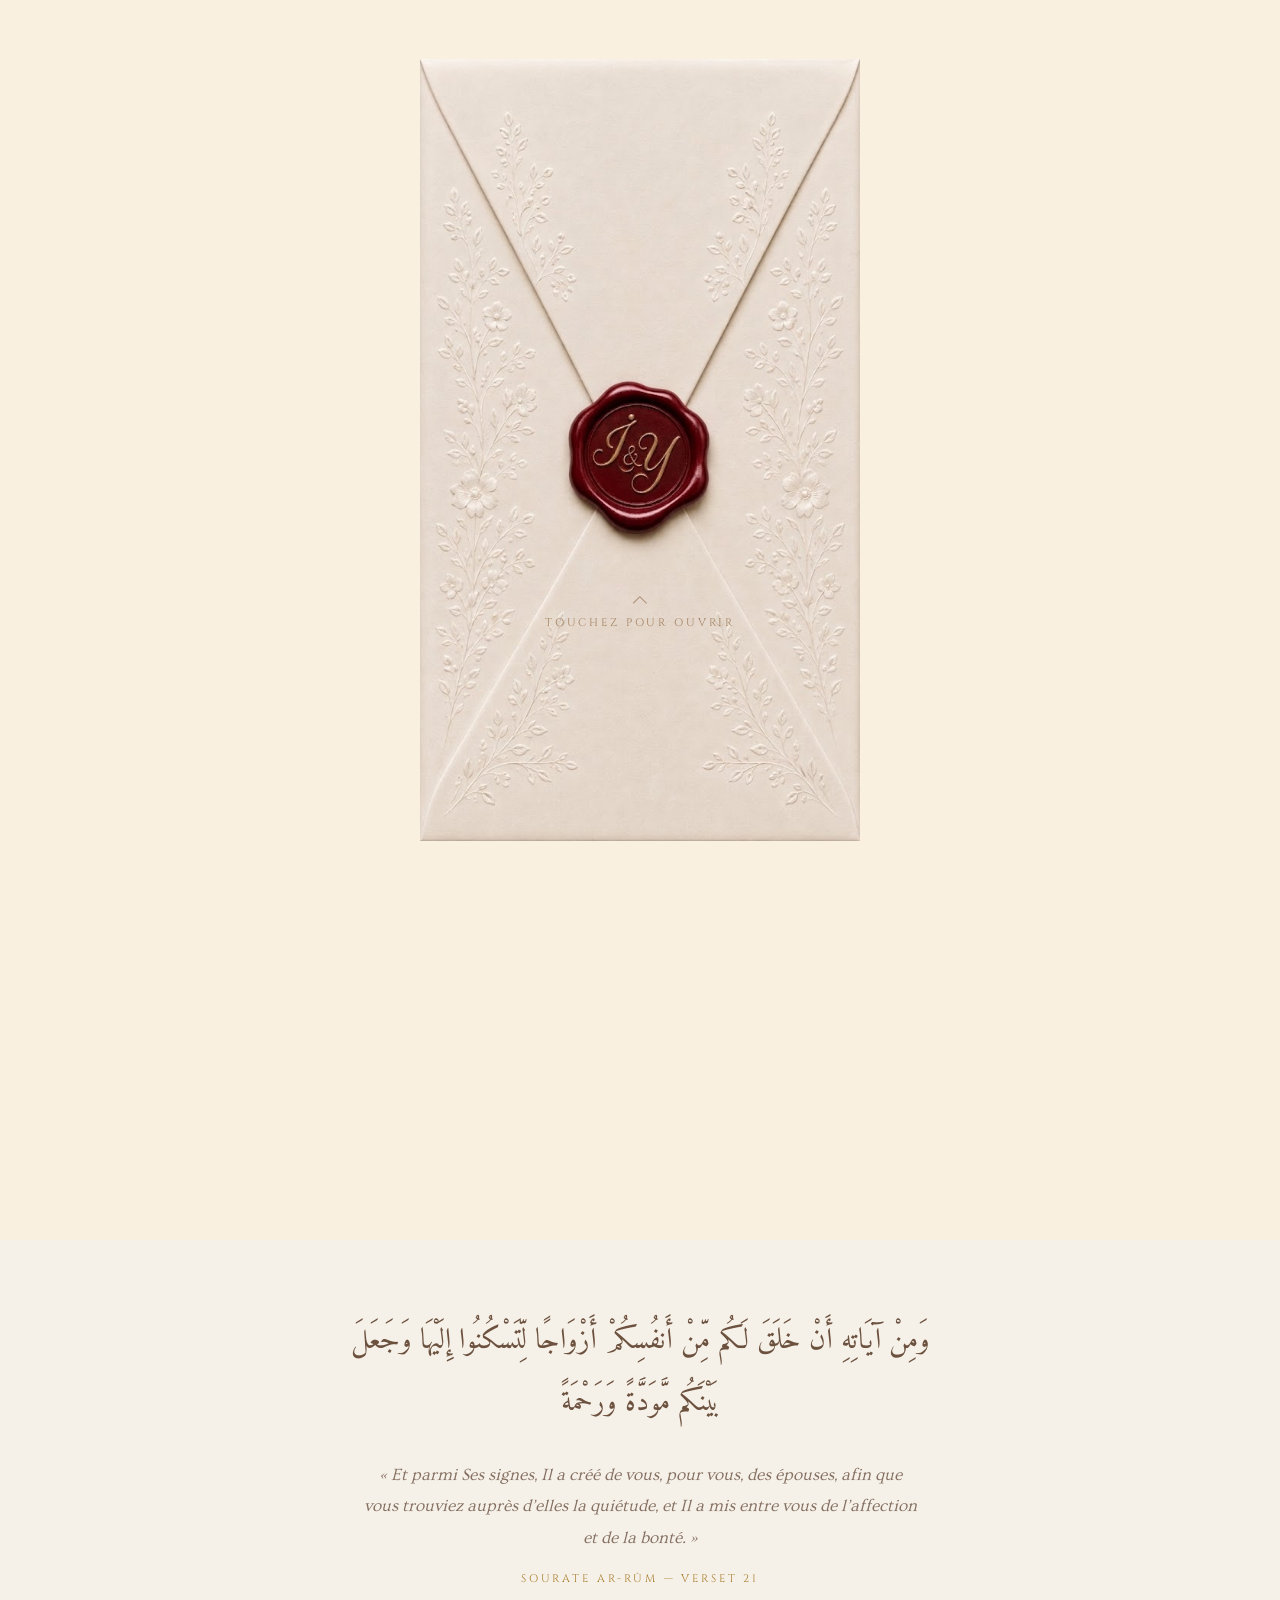
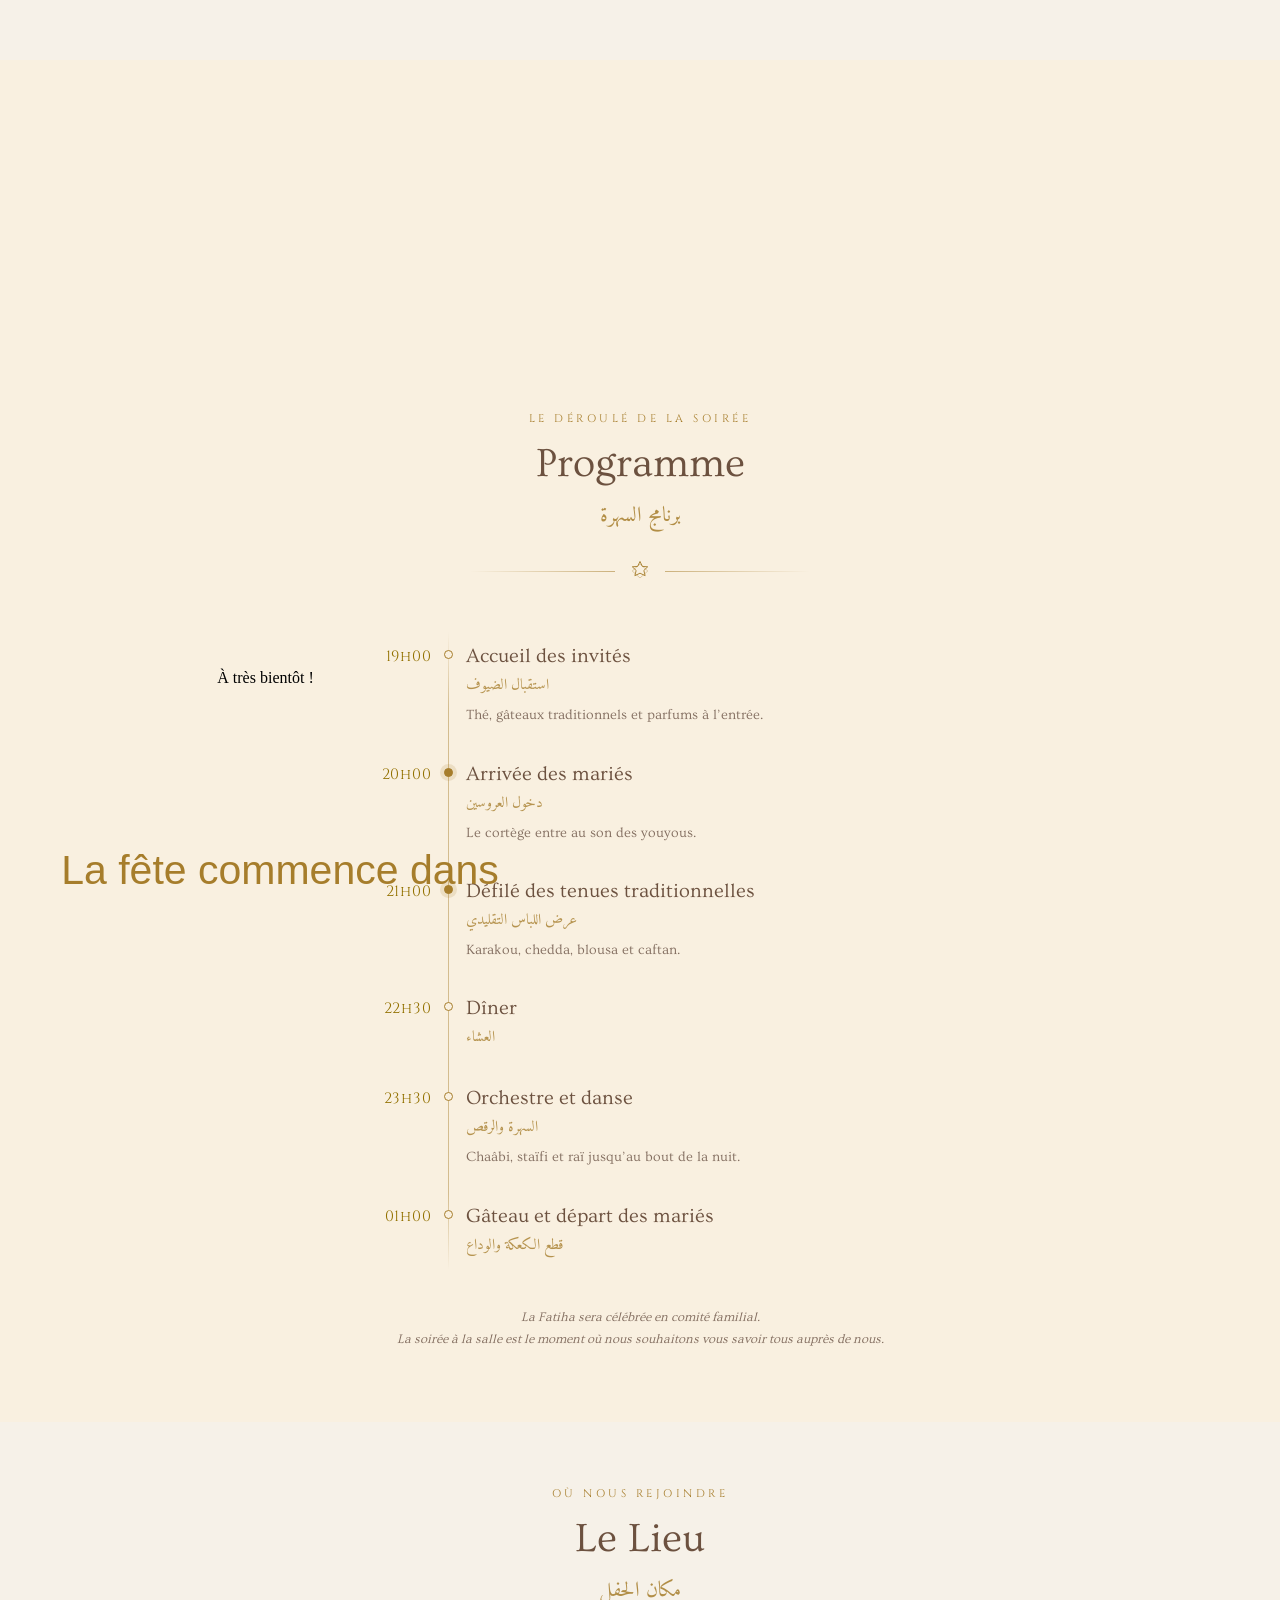
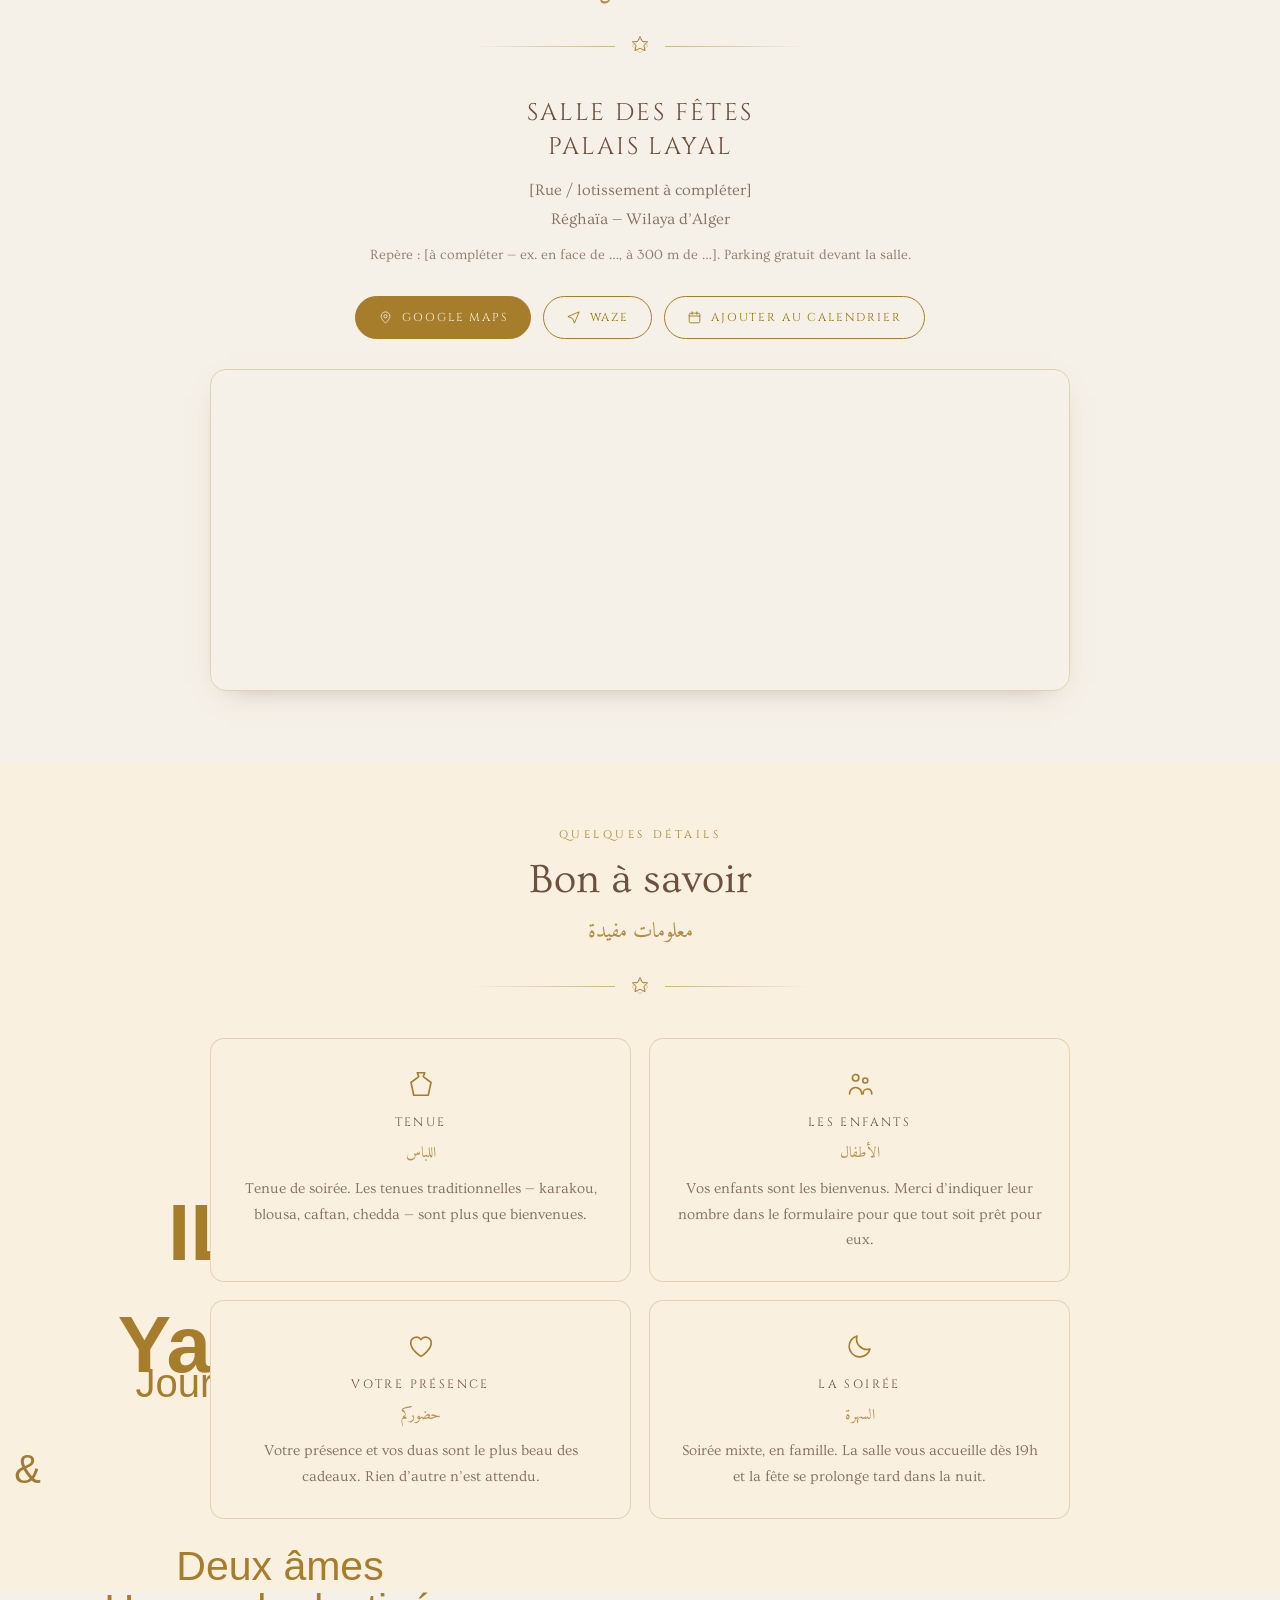
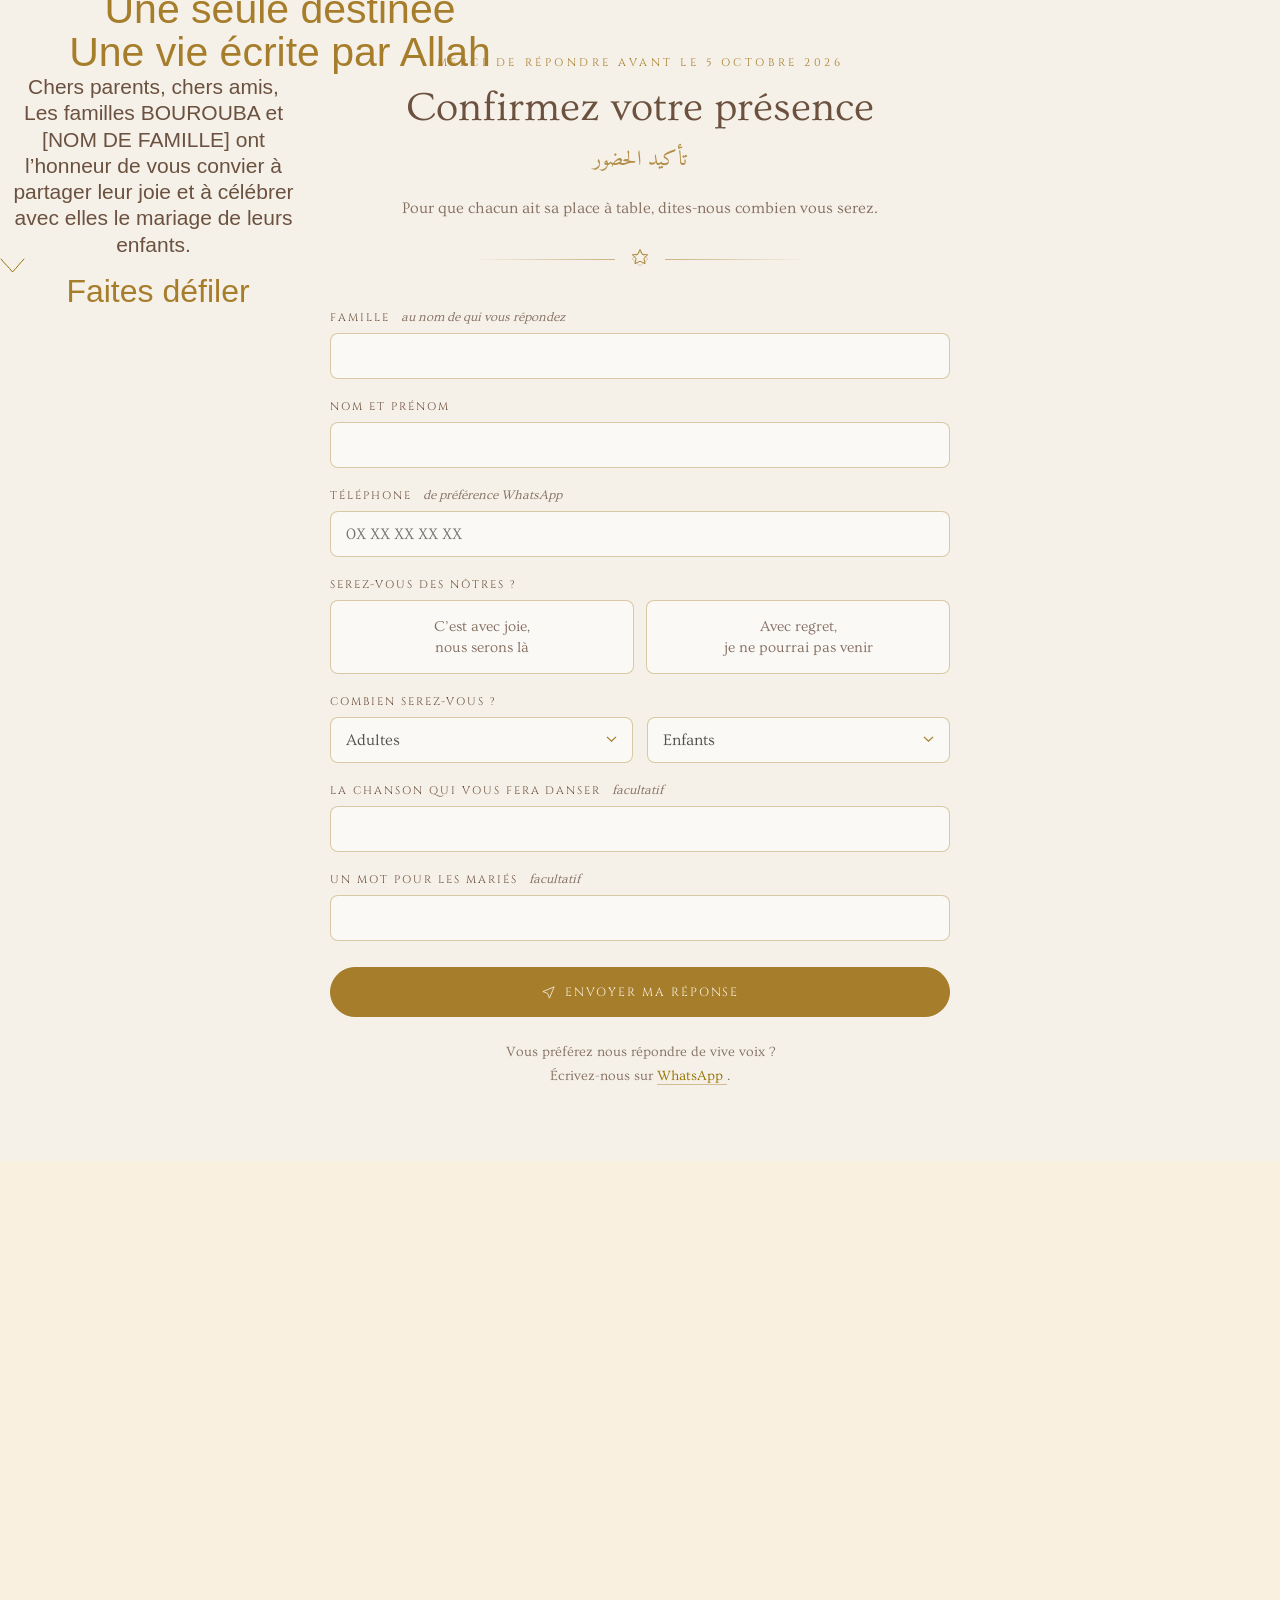
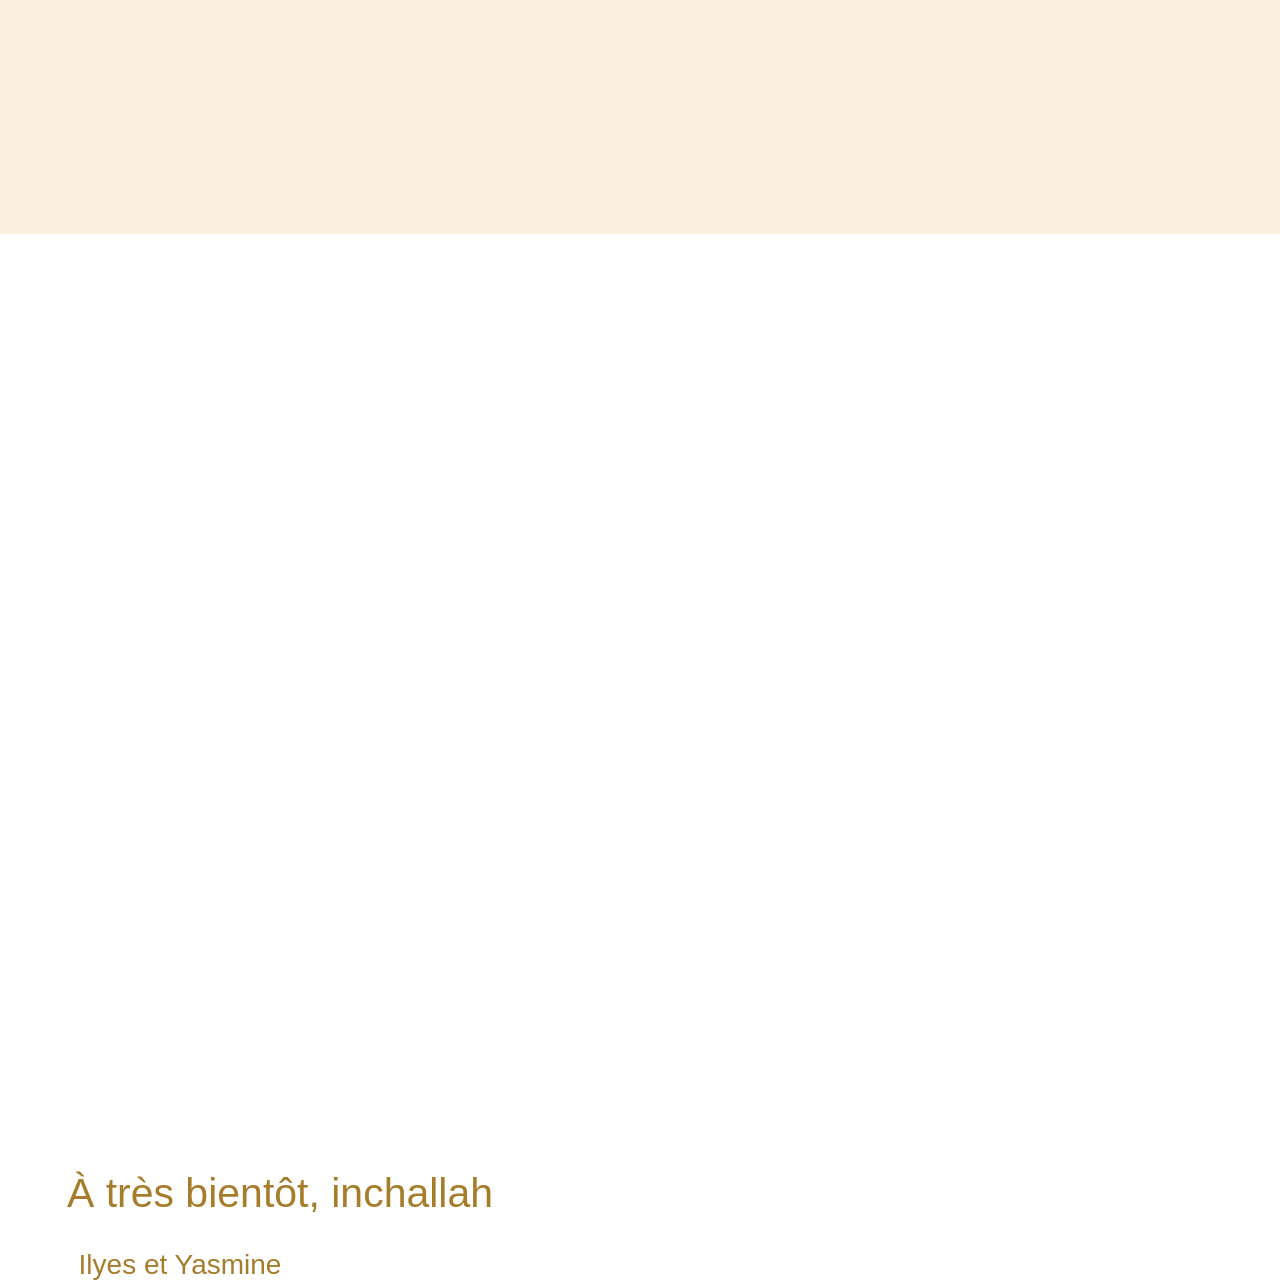
==== commit 758518b6: "new look" ====
--- a/index.html
+++ b/index.html
@@ -1,25 +1,29 @@
 <!doctype html>
-<html>
+<html lang="fr">
     <head>
         <meta charset="utf-8" />
         <meta http-equiv="Content-Type" content="text/html; charset=utf-8" />
         <meta name="viewport" content="width=device-width, initial-scale=1.0" />
         <!--metatextblock-->
-        <title>ILYES &amp; Yasmine — Wedding Invitation</title>
-        <meta property="og:url" content="https://ilyesbourouba.github.io/mariage/" />
+        <title>Ilyes &amp; Yasmine — Invitation de mariage</title>
+        <meta
+            property="og:url"
+            content="https://ilyesbourouba.github.io/mariage/" />
         <meta
             property="og:title"
-            content="ILYES &amp; Yasmine — Wedding Invitation" />
+            content="Ilyes &amp; Yasmine — Invitation de mariage" />
         <meta
             property="og:description"
-            content="Join us on 20 October 2026 at Salle des Fêtes Palais Layal." />
+            content="Les familles ont l'honneur de vous convier au mariage d'Ilyes et Yasmine, le 20 octobre 2026 à la Salle des Fêtes Palais Layal, Alger." />
         <meta property="og:type" content="website" />
-        <meta property="og:image" content="https://ilyesbourouba.github.io/mariage/img/og-card.jpg" />
+        <meta
+            property="og:image"
+            content="https://ilyesbourouba.github.io/mariage/img/og-card.jpg" />
         <meta property="og:image:width" content="1200" />
         <meta property="og:image:height" content="630" />
         <meta
             property="og:image:alt"
-            content="Cream wedding envelope sealed with a red wax stamp monogrammed I &amp; Y" />
+            content="Enveloppe de mariage crème scellée d'un cachet de cire rouge au monogramme I &amp; Y" />
         <meta property="og:locale" content="fr_FR" />
         <meta name="twitter:card" content="summary_large_image" />
         <link rel="canonical" href="https://ilyesbourouba.github.io/mariage/" />
@@ -102,6 +106,14 @@
         <link
             rel="stylesheet"
             href="https://fonts.googleapis.com/css2?family=Ovo&amp;display=swap" />
+        <link
+            rel="stylesheet"
+            href="https://fonts.googleapis.com/css2?family=Amiri:wght@400;700&amp;display=swap" />
+        <link
+            rel="stylesheet"
+            href="css/algerie.css"
+            type="text/css"
+            media="all" />
         <script
             nomodule
             src="https://static.tildacdn.net/js/tilda-polyfill-1.0.min.js"
@@ -198,21 +210,26 @@
                                 <img
                                     id="weiImg"
                                     src="img/ilyes.jpeg"
-                                    alt="Open your invitation"
+                                    alt="Ouvrez votre invitation"
                                     draggable="false" />
                                 <div id="weiTapWrap">
                                     <div class="wei-chevron"></div>
-                                    <div id="weiTapLabel">Tap to open</div>
+                                    <div id="weiTapLabel">
+                                        Touchez pour ouvrir
+                                    </div>
                                 </div>
                             </div>
-                            <!-- Video -->
+                            <!-- Video
+                                    src="https://res.cloudinary.com/ukb8xb7m/video/upload/v1787037654/1782224012851_1_m6ww6v.mp4"
+                             
+                           -->
                             <div id="weiVideoWrap">
                                 <video
                                     id="weiVideo"
-                                    src="https://res.cloudinary.com/ukb8xb7m/video/upload/v1787037654/1782224012851_1_m6ww6v.mp4"
+                                    src="img/ilyes.mp4"
                                     muted
                                     playsinline
-                                    preload="auto"></video>
+                                    preload="metadata"></video>
                             </div>
                             <!-- Floating play/pause button -->
                             <div id="weiAudioBtn">
@@ -453,7 +470,7 @@
                             <div
                                 class="tn-atom"
                                 field="tn_text_176340398328864790">
-                                Wedding Day
+                                Jour de Mariage
                             </div>
                         </div>
                         <div
@@ -673,11 +690,11 @@
                             <div
                                 class="tn-atom"
                                 field="tn_text_1780748008617000003">
-                                Two Souls
+                                Deux âmes
                                 <br />
-                                One destiny
+                                Une seule destinée
                                 <br />
-                                A Lifetime written by Allah
+                                Une vie écrite par Allah
                             </div>
                         </div>
                         <div
@@ -711,11 +728,12 @@
                             <div
                                 class="tn-atom"
                                 field="tn_text_1780748008617000005">
-                                Dear Friends and Family
+                                Chers parents, chers amis,
                                 <br />
-                                Join us for an evening of love, laughter, duas,
-                                and unforgettable memories as we begin our
-                                forever.
+                                Les familles BOUROUBA et [NOM DE FAMILLE] ont
+                                l’honneur de vous convier à partager leur joie
+                                et à célébrer avec elles le mariage de leurs
+                                enfants.
                             </div>
                         </div>
                         <div
@@ -791,7 +809,7 @@
                             <div
                                 class="tn-atom"
                                 field="tn_text_1782235970225000002">
-                                Scroll down
+                                Faites défiler
                             </div>
                         </div>
                         <div
@@ -834,6 +852,22 @@
                 </div>
                 <!-- /T396 -->
             </div>
+            <section class="dz-section dz-section--alt" id="benediction">
+                <div class="dz-wrap dz-wrap--narrow dz-verse dz-reveal">
+                    <p class="dz-verse__ar" lang="ar">
+                        وَمِنْ آيَاتِهِ أَنْ خَلَقَ لَكُم مِّنْ أَنفُسِكُمْ
+                        أَزْوَاجًا لِّتَسْكُنُوا إِلَيْهَا وَجَعَلَ بَيْنَكُم
+                        مَّوَدَّةً وَرَحْمَةً
+                    </p>
+                    <p class="dz-verse__fr">
+                        « Et parmi Ses signes, Il a créé de vous, pour vous, des
+                        épouses, afin que vous trouviez auprès d’elles la
+                        quiétude, et Il a mis entre vous de l’affection et de la
+                        bonté. »
+                    </p>
+                    <p class="dz-verse__ref">Sourate Ar-Rûm — verset 21</p>
+                </div>
+            </section>
             <div
                 id="rec2487446093"
                 class="r t-rec t-rec_pt_15 t-rec_pb_15"
@@ -900,7 +934,7 @@
                                                 50
                                             </div>
                                         </div>
-                                        <div class="label">Days</div>
+                                        <div class="label">Jours</div>
                                     </div>
                                     <div class="separator sep1">:</div>
                                     <div class="time-block" id="tb-hours">
@@ -909,7 +943,7 @@
                                                 00
                                             </div>
                                         </div>
-                                        <div class="label">Hours</div>
+                                        <div class="label">Heures</div>
                                     </div>
                                     <div class="separator sep2">:</div>
                                     <div class="time-block" id="tb-mins">
@@ -927,7 +961,7 @@
                                                 00
                                             </div>
                                         </div>
-                                        <div class="label">Seconds</div>
+                                        <div class="label">Secondes</div>
                                     </div>
                                 </div>
                                 <script
@@ -963,2366 +997,628 @@
                             <div
                                 class="tn-atom"
                                 field="tn_text_1771277026942000001">
-                                The Celebration Begins In
+                                La fête commence dans
                             </div>
                         </div>
                     </div>
                 </div>
                 <!-- /T396 -->
             </div>
-            <div
-                id="rec2487446103"
-                class="r t-rec"
-                style="background-color: #f9f0e0"
-                data-animationappear="off"
-                data-record-type="396"
-                data-bg-color="#f9f0e0">
-                <!-- T396 -->
-                <div class="t396">
-                    <div
-                        class="t396__artboard"
-                        data-artboard-recid="2487446103"
-                        data-artboard-screens="320,480,640,960,1200"
-                        data-artboard-height="570"
-                        data-artboard-valign="center"
-                        data-artboard-upscale="grid"
-                        data-artboard-ovrflw="visible"
-                        data-artboard-height-res-960="570">
-                        <div
-                            class="t396__carrier"
-                            data-artboard-recid="2487446103"></div>
-                        <div
-                            class="t396__filter"
-                            data-artboard-recid="2487446103"></div>
-                        <div
-                            class="t396__elem tn-elem tn-elem__24874461031779527691672"
-                            data-elem-id="1779527691672"
-                            data-elem-type="image"
-                            data-field-top-value="-20"
-                            data-field-left-value="228"
-                            data-field-height-value="346"
-                            data-field-width-value="744"
-                            data-field-axisy-value="top"
-                            data-field-axisx-value="left"
-                            data-field-container-value="grid"
-                            data-field-topunits-value="px"
-                            data-field-leftunits-value="px"
-                            data-field-heightunits-value="px"
-                            data-field-widthunits-value="px"
-                            data-field-imagefit-value="fill"
-                            data-field-filewidth-value="1680"
-                            data-field-fileheight-value="652"
-                            data-field-widthmode-value="fixed"
-                            data-field-heightmode-value="fixed"
-                            data-field-left-res-320-value="-212"
-                            data-field-height-res-320-value="346"
-                            data-field-heightmode-res-320-value="fixed"
-                            data-field-left-res-480-value="-132"
-                            data-field-height-res-480-value="346"
-                            data-field-heightmode-res-480-value="fixed"
-                            data-field-left-res-640-value="-52"
-                            data-field-height-res-640-value="346"
-                            data-field-heightmode-res-640-value="fixed"
-                            data-field-left-res-960-value="108"
-                            data-field-height-res-960-value="346"
-                            data-field-heightmode-res-960-value="fixed">
-                            <div class="tn-atom">
-                                <img
-                                    class="tn-atom__img t-img"
-                                    data-original="https://static.tildacdn.net/tild6638-3365-4663-b834-363436333136/noroot.png"
-                                    src="https://thb.tildacdn.net/tild6638-3365-4663-b834-363436333136/-/resize/20x/noroot.png"
-                                    alt=""
-                                    imgfield="tn_img_1779527691672" />
-                            </div>
-                        </div>
-                        <div
-                            class="t396__elem tn-elem tn-elem__24874461031782315340571000001"
-                            data-elem-id="1782315340571000001"
-                            data-elem-type="image"
-                            data-field-top-value="321"
-                            data-field-left-value="228"
-                            data-field-height-value="259"
-                            data-field-width-value="744"
-                            data-field-axisy-value="top"
-                            data-field-axisx-value="left"
-                            data-field-container-value="grid"
-                            data-field-topunits-value="px"
-                            data-field-leftunits-value="px"
-                            data-field-heightunits-value="px"
-                            data-field-widthunits-value="px"
-                            data-field-imagefit-value="fill"
-                            data-field-filewidth-value="1680"
-                            data-field-fileheight-value="563"
-                            data-field-widthmode-value="fixed"
-                            data-field-heightmode-value="fixed"
-                            data-field-left-res-320-value="-212"
-                            data-field-height-res-320-value="259"
-                            data-field-heightmode-res-320-value="fixed"
-                            data-field-left-res-480-value="-132"
-                            data-field-height-res-480-value="259"
-                            data-field-heightmode-res-480-value="fixed"
-                            data-field-left-res-640-value="-52"
-                            data-field-height-res-640-value="259"
-                            data-field-heightmode-res-640-value="fixed"
-                            data-field-left-res-960-value="108"
-                            data-field-height-res-960-value="259"
-                            data-field-heightmode-res-960-value="fixed">
-                            <div class="tn-atom">
-                                <img
-                                    class="tn-atom__img t-img"
-                                    data-original="https://static.tildacdn.net/tild3633-3739-4961-b135-306530633566/noroot.png"
-                                    src="https://thb.tildacdn.net/tild3633-3739-4961-b135-306530633566/-/resize/20x/noroot.png"
-                                    alt=""
-                                    imgfield="tn_img_1782315340571000001" />
-                            </div>
-                        </div>
-                        <div
-                            class="t396__elem tn-elem tn-elem__24874461031763405219328"
-                            data-elem-id="1763405219328"
-                            data-elem-type="text"
-                            data-field-top-value="45"
-                            data-field-left-value="320"
-                            data-field-height-value="64"
-                            data-field-width-value="560"
-                            data-field-axisy-value="top"
-                            data-field-axisx-value="left"
-                            data-field-container-value="grid"
-                            data-field-topunits-value="px"
-                            data-field-leftunits-value="px"
-                            data-field-heightunits-value="px"
-                            data-field-widthunits-value="px"
-                            data-field-textfit-value="autoheight"
-                            data-field-fontsize-value="41"
-                            data-field-left-res-320-value="-120"
-                            data-field-left-res-480-value="-40"
-                            data-field-left-res-640-value="40"
-                            data-field-left-res-960-value="200">
-                            <div class="tn-atom" field="tn_text_1763405219328">
-                                Schedule of Events
-                            </div>
-                        </div>
-                        <div
-                            class="t396__elem tn-elem tn-elem__24874461031763405268776 t-animate"
-                            data-elem-id="1763405268776"
-                            data-elem-type="text"
-                            data-field-top-value="143"
-                            data-field-left-value="643"
-                            data-field-height-value="44"
-                            data-field-width-value="94"
-                            data-field-axisy-value="top"
-                            data-field-axisx-value="left"
-                            data-field-container-value="grid"
-                            data-field-topunits-value="px"
-                            data-field-leftunits-value="px"
-                            data-field-heightunits-value="px"
-                            data-field-widthunits-value="px"
-                            data-animate-style="fadein"
-                            data-animate-duration="1.5"
-                            data-animate-mobile="y"
-                            data-field-textfit-value="autoheight"
-                            data-field-fontsize-value="20"
-                            data-field-top-res-320-value="143"
-                            data-field-left-res-320-value="205"
-                            data-field-left-res-480-value="290"
-                            data-field-left-res-640-value="370"
-                            data-field-height-res-640-value="44"
-                            data-field-width-res-640-value="94"
-                            data-field-left-res-960-value="530">
-                            <div class="tn-atom" field="tn_text_1763405268776">
-                                Guest Arrival
-                            </div>
-                        </div>
-                        <div
-                            class="t396__elem tn-elem tn-elem__24874461031772803062504 t-animate"
-                            data-elem-id="1772803062504"
-                            data-elem-type="text"
-                            data-field-top-value="141"
-                            data-field-left-value="475"
-                            data-field-height-value="47"
-                            data-field-width-value="75"
-                            data-field-axisy-value="top"
-                            data-field-axisx-value="left"
-                            data-field-container-value="grid"
-                            data-field-topunits-value="px"
-                            data-field-leftunits-value="px"
-                            data-field-heightunits-value="px"
-                            data-field-widthunits-value="px"
-                            data-animate-style="fadein"
-                            data-animate-duration="1.5"
-                            data-animate-mobile="y"
-                            data-field-textfit-value="autoheight"
-                            data-field-fontsize-value="30"
-                            data-field-left-res-320-value="4"
-                            data-field-left-res-480-value="89"
-                            data-field-left-res-640-value="169"
-                            data-field-height-res-640-value="47"
-                            data-field-width-res-640-value="129"
-                            data-field-left-res-960-value="357">
-                            <div class="tn-atom" field="tn_text_1772803062504">
-                                5 PM
-                            </div>
-                        </div>
-                        <div
-                            class="t396__elem tn-elem tn-elem__24874461031772803288793000002 t-animate"
-                            data-elem-id="1772803288793000002"
-                            data-elem-type="text"
-                            data-field-top-value="215"
-                            data-field-left-value="650"
-                            data-field-height-value="44"
-                            data-field-width-value="91"
-                            data-field-axisy-value="top"
-                            data-field-axisx-value="left"
-                            data-field-container-value="grid"
-                            data-field-topunits-value="px"
-                            data-field-leftunits-value="px"
-                            data-field-heightunits-value="px"
-                            data-field-widthunits-value="px"
-                            data-animate-style="fadein"
-                            data-animate-duration="1.5"
-                            data-animate-delay="0.1"
-                            data-animate-mobile="y"
-                            data-field-textfit-value="autoheight"
-                            data-field-fontsize-value="20"
-                            data-field-left-res-320-value="206"
-                            data-field-height-res-320-value="66"
-                            data-field-width-res-320-value="91"
-                            data-field-left-res-480-value="291"
-                            data-field-left-res-640-value="371"
-                            data-field-height-res-640-value="66"
-                            data-field-width-res-640-value="91"
-                            data-field-left-res-960-value="531">
-                            <div
-                                class="tn-atom"
-                                field="tn_text_1772803288793000002">
-                                Nikkah Ceremony
-                            </div>
-                        </div>
-                        <div
-                            class="t396__elem tn-elem tn-elem__24874461031782315605037000003 t-animate"
-                            data-elem-id="1782315605037000003"
-                            data-elem-type="text"
-                            data-field-top-value="302"
-                            data-field-left-value="650"
-                            data-field-height-value="44"
-                            data-field-width-value="91"
-                            data-field-axisy-value="top"
-                            data-field-axisx-value="left"
-                            data-field-container-value="grid"
-                            data-field-topunits-value="px"
-                            data-field-leftunits-value="px"
-                            data-field-heightunits-value="px"
-                            data-field-widthunits-value="px"
-                            data-animate-style="fadein"
-                            data-animate-duration="1.5"
-                            data-animate-delay="0.1"
-                            data-animate-mobile="y"
-                            data-field-textfit-value="autoheight"
-                            data-field-fontsize-value="20"
-                            data-field-left-res-320-value="206"
-                            data-field-height-res-320-value="66"
-                            data-field-width-res-320-value="91"
-                            data-field-left-res-480-value="291"
-                            data-field-left-res-640-value="371"
-                            data-field-height-res-640-value="66"
-                            data-field-width-res-640-value="91"
-                            data-field-left-res-960-value="531">
-                            <div
-                                class="tn-atom"
-                                field="tn_text_1782315605037000003">
-                                Mocktail Hour
-                            </div>
-                        </div>
-                        <div
-                            class="t396__elem tn-elem tn-elem__24874461031772803288793000003 t-animate"
-                            data-elem-id="1772803288793000003"
-                            data-elem-type="text"
-                            data-field-top-value="224"
-                            data-field-left-value="454"
-                            data-field-height-value="47"
-                            data-field-width-value="117"
-                            data-field-axisy-value="top"
-                            data-field-axisx-value="left"
-                            data-field-container-value="grid"
-                            data-field-topunits-value="px"
-                            data-field-leftunits-value="px"
-                            data-field-heightunits-value="px"
-                            data-field-widthunits-value="px"
-                            data-animate-style="fadein"
-                            data-animate-duration="1.5"
-                            data-animate-delay="0.1"
-                            data-animate-mobile="y"
-                            data-field-textfit-value="autoheight"
-                            data-field-fontsize-value="30"
-                            data-field-left-res-320-value="4"
-                            data-field-left-res-480-value="89"
-                            data-field-left-res-640-value="169"
-                            data-field-height-res-640-value="47"
-                            data-field-width-res-640-value="129"
-                            data-field-left-res-960-value="336">
-                            <div
-                                class="tn-atom"
-                                field="tn_text_1772803288793000003">
-                                6 PM
-                            </div>
-                        </div>
-                        <div
-                            class="t396__elem tn-elem tn-elem__24874461031782315588274000002 t-animate"
-                            data-elem-id="1782315588274000002"
-                            data-elem-type="text"
-                            data-field-top-value="300"
-                            data-field-left-value="454"
-                            data-field-height-value="47"
-                            data-field-width-value="117"
-                            data-field-axisy-value="top"
-                            data-field-axisx-value="left"
-                            data-field-container-value="grid"
-                            data-field-topunits-value="px"
-                            data-field-leftunits-value="px"
-                            data-field-heightunits-value="px"
-                            data-field-widthunits-value="px"
-                            data-animate-style="fadein"
-                            data-animate-duration="1.5"
-                            data-animate-delay="0.1"
-                            data-animate-mobile="y"
-                            data-field-textfit-value="autoheight"
-                            data-field-fontsize-value="30"
-                            data-field-left-res-320-value="4"
-                            data-field-left-res-480-value="89"
-                            data-field-left-res-640-value="169"
-                            data-field-height-res-640-value="47"
-                            data-field-width-res-640-value="129"
-                            data-field-left-res-960-value="336">
-                            <div
-                                class="tn-atom"
-                                field="tn_text_1782315588274000002">
-                                7 PM
-                            </div>
-                        </div>
-                        <div
-                            class="t396__elem tn-elem tn-elem__24874461031772803619332000008 t-animate"
-                            data-elem-id="1772803619332000008"
-                            data-elem-type="text"
-                            data-field-top-value="468"
-                            data-field-left-value="659"
-                            data-field-height-value="22"
-                            data-field-width-value="61"
-                            data-field-axisy-value="top"
-                            data-field-axisx-value="left"
-                            data-field-container-value="grid"
-                            data-field-topunits-value="px"
-                            data-field-leftunits-value="px"
-                            data-field-heightunits-value="px"
-                            data-field-widthunits-value="px"
-                            data-animate-style="fadein"
-                            data-animate-duration="1.5"
-                            data-animate-delay="0.4"
-                            data-animate-mobile="y"
-                            data-field-textfit-value="autoheight"
-                            data-field-fontsize-value="20"
-                            data-field-top-res-320-value="468"
-                            data-field-left-res-320-value="221"
-                            data-field-top-res-480-value="467"
-                            data-field-left-res-480-value="306"
-                            data-field-top-res-640-value="467"
-                            data-field-left-res-640-value="386"
-                            data-field-top-res-960-value="468"
-                            data-field-left-res-960-value="546">
-                            <div
-                                class="tn-atom"
-                                field="tn_text_1772803619332000008">
-                                Dance
-                            </div>
-                        </div>
-                        <div
-                            class="t396__elem tn-elem tn-elem__24874461031772803619332000009 t-animate"
-                            data-elem-id="1772803619332000009"
-                            data-elem-type="text"
-                            data-field-top-value="455"
-                            data-field-left-value="473"
-                            data-field-height-value="47"
-                            data-field-width-value="79"
-                            data-field-axisy-value="top"
-                            data-field-axisx-value="left"
-                            data-field-container-value="grid"
-                            data-field-topunits-value="px"
-                            data-field-leftunits-value="px"
-                            data-field-heightunits-value="px"
-                            data-field-widthunits-value="px"
-                            data-animate-style="fadein"
-                            data-animate-duration="1.5"
-                            data-animate-delay="0.4"
-                            data-animate-mobile="y"
-                            data-field-textfit-value="autoheight"
-                            data-field-fontsize-value="30"
-                            data-field-top-res-320-value="455"
-                            data-field-left-res-320-value="1"
-                            data-field-top-res-480-value="454"
-                            data-field-left-res-480-value="86"
-                            data-field-top-res-640-value="454"
-                            data-field-left-res-640-value="166"
-                            data-field-width-res-640-value="136"
-                            data-field-top-res-960-value="455"
-                            data-field-left-res-960-value="355">
-                            <div
-                                class="tn-atom"
-                                field="tn_text_1772803619332000009">
-                                9 PM
-                            </div>
-                        </div>
-                        <div
-                            class="t396__elem tn-elem tn-elem__24874461031778517684813000001 t-animate"
-                            data-elem-id="1778517684813000001"
-                            data-elem-type="text"
-                            data-field-top-value="392"
-                            data-field-left-value="659"
-                            data-field-height-value="22"
-                            data-field-width-value="61"
-                            data-field-axisy-value="top"
-                            data-field-axisx-value="left"
-                            data-field-container-value="grid"
-                            data-field-topunits-value="px"
-                            data-field-leftunits-value="px"
-                            data-field-heightunits-value="px"
-                            data-field-widthunits-value="px"
-                            data-animate-style="fadein"
-                            data-animate-duration="1.5"
-                            data-animate-delay="0.3"
-                            data-animate-mobile="y"
-                            data-field-textfit-value="autoheight"
-                            data-field-fontsize-value="20"
-                            data-field-top-res-320-value="390"
-                            data-field-left-res-320-value="221"
-                            data-field-top-res-480-value="388"
-                            data-field-left-res-480-value="306"
-                            data-field-top-res-640-value="388"
-                            data-field-left-res-640-value="386"
-                            data-field-top-res-960-value="391"
-                            data-field-left-res-960-value="546">
-                            <div
-                                class="tn-atom"
-                                field="tn_text_1778517684813000001">
-                                Dinner
-                            </div>
-                        </div>
-                        <div
-                            class="t396__elem tn-elem tn-elem__24874461031778517684813000002 t-animate"
-                            data-elem-id="1778517684813000002"
-                            data-elem-type="text"
-                            data-field-top-value="378"
-                            data-field-left-value="473"
-                            data-field-height-value="47"
-                            data-field-width-value="79"
-                            data-field-axisy-value="top"
-                            data-field-axisx-value="left"
-                            data-field-container-value="grid"
-                            data-field-topunits-value="px"
-                            data-field-leftunits-value="px"
-                            data-field-heightunits-value="px"
-                            data-field-widthunits-value="px"
-                            data-animate-style="fadein"
-                            data-animate-duration="1.5"
-                            data-animate-delay="0.3"
-                            data-animate-mobile="y"
-                            data-field-textfit-value="autoheight"
-                            data-field-fontsize-value="30"
-                            data-field-top-res-320-value="377"
-                            data-field-left-res-320-value="1"
-                            data-field-top-res-480-value="375"
-                            data-field-left-res-480-value="86"
-                            data-field-top-res-640-value="375"
-                            data-field-left-res-640-value="166"
-                            data-field-width-res-640-value="136"
-                            data-field-top-res-960-value="378"
-                            data-field-left-res-960-value="355">
-                            <div
-                                class="tn-atom"
-                                field="tn_text_1778517684813000002">
-                                8 PM
-                            </div>
-                        </div>
-                        <div
-                            class="t396__elem tn-elem tn-elem__24874461031772803124037"
-                            data-elem-id="1772803124037"
-                            data-elem-type="vector"
-                            data-field-top-value="160"
-                            data-field-left-value="599"
-                            data-field-height-value="321"
-                            data-field-width-value="2"
-                            data-field-axisy-value="top"
-                            data-field-axisx-value="left"
-                            data-field-container-value="grid"
-                            data-field-topunits-value="px"
-                            data-field-leftunits-value="px"
-                            data-field-heightunits-value="px"
-                            data-field-widthunits-value="px"
-                            data-field-filewidth-value="2"
-                            data-field-fileheight-value="323"
-                            data-field-heightmode-value="hug"
-                            data-field-top-res-320-value="160"
-                            data-field-left-res-320-value="158"
-                            data-field-top-res-480-value="160"
-                            data-field-left-res-480-value="239"
-                            data-field-top-res-640-value="160"
-                            data-field-left-res-640-value="319"
-                            data-field-top-res-960-value="160"
-                            data-field-left-res-960-value="479"
-                            data-field-height-res-960-value="321"
-                            data-field-width-res-960-value="2"
-                            data-field-container-res-960-value="grid">
-                            <div class="tn-atom tn-atom__vector">
+            <section class="dz-section" id="programme">
+                <div class="dz-wrap">
+                    <div class="dz-reveal">
+                        <p class="dz-eyebrow">Le déroulé de la soirée</p>
+                        <h2 class="dz-title">Programme</h2>
+                        <p class="dz-title-ar" lang="ar">برنامج السهرة</p>
+                    </div>
+                    <div class="dz-orn" aria-hidden="true">
+                        <span class="dz-orn__rule"></span>
+                        <svg
+                            class="dz-orn__star"
+                            viewBox="0 0 24 24"
+                            fill="none">
+                            <path
+                                d="M12 1.6 14.6 7l5.8.4-4.2 4 1.4 5.7L12 14.4 6.4 17.1l1.4-5.7-4.2-4L9.4 7 12 1.6Z"
+                                stroke="currentColor"
+                                stroke-width="1"
+                                stroke-linejoin="round" />
+                            <path
+                                d="M12 4.4 20.5 12 12 19.6 3.5 12 12 4.4Z"
+                                stroke="currentColor"
+                                stroke-width="0.7"
+                                stroke-opacity="0.55"
+                                stroke-linejoin="round" />
+                        </svg>
+                        <span class="dz-orn__rule"></span>
+                    </div>
+                    <div class="dz-timeline">
+                        <div class="dz-step dz-reveal">
+                            <div class="dz-step__time">19h00</div>
+                            <span
+                                class="dz-step__dot"
+                                aria-hidden="true"></span>
+                            <div>
+                                <div class="dz-step__label">
+                                    Accueil des invités
+                                </div>
+                                <div class="dz-step__ar" lang="ar">
+                                    استقبال الضيوف
+                                </div>
+                                <div class="dz-step__note">
+                                    Thé, gâteaux traditionnels et parfums à
+                                    l’entrée.
+                                </div>
+                            </div>
+                        </div>
+                        <div class="dz-step dz-step--key dz-reveal">
+                            <div class="dz-step__time">20h00</div>
+                            <span
+                                class="dz-step__dot"
+                                aria-hidden="true"></span>
+                            <div>
+                                <div class="dz-step__label">
+                                    Arrivée des mariés
+                                </div>
+                                <div class="dz-step__ar" lang="ar">
+                                    دخول العروسين
+                                </div>
+                                <div class="dz-step__note">
+                                    Le cortège entre au son des youyous.
+                                </div>
+                            </div>
+                        </div>
+                        <div class="dz-step dz-step--key dz-reveal">
+                            <div class="dz-step__time">21h00</div>
+                            <span
+                                class="dz-step__dot"
+                                aria-hidden="true"></span>
+                            <div>
+                                <div class="dz-step__label">
+                                    Défilé des tenues traditionnelles
+                                </div>
+                                <div class="dz-step__ar" lang="ar">
+                                    عرض اللباس التقليدي
+                                </div>
+                                <div class="dz-step__note">
+                                    Karakou, chedda, blousa et caftan.
+                                </div>
+                            </div>
+                        </div>
+                        <div class="dz-step dz-reveal">
+                            <div class="dz-step__time">22h30</div>
+                            <span
+                                class="dz-step__dot"
+                                aria-hidden="true"></span>
+                            <div>
+                                <div class="dz-step__label">Dîner</div>
+                                <div class="dz-step__ar" lang="ar">العشاء</div>
+                            </div>
+                        </div>
+                        <div class="dz-step dz-reveal">
+                            <div class="dz-step__time">23h30</div>
+                            <span
+                                class="dz-step__dot"
+                                aria-hidden="true"></span>
+                            <div>
+                                <div class="dz-step__label">
+                                    Orchestre et danse
+                                </div>
+                                <div class="dz-step__ar" lang="ar">
+                                    السهرة والرقص
+                                </div>
+                                <div class="dz-step__note">
+                                    Chaâbi, staïfi et raï jusqu’au bout de la
+                                    nuit.
+                                </div>
+                            </div>
+                        </div>
+                        <div class="dz-step dz-reveal">
+                            <div class="dz-step__time">01h00</div>
+                            <span
+                                class="dz-step__dot"
+                                aria-hidden="true"></span>
+                            <div>
+                                <div class="dz-step__label">
+                                    Gâteau et départ des mariés
+                                </div>
+                                <div class="dz-step__ar" lang="ar">
+                                    قطع الكعكة والوداع
+                                </div>
+                            </div>
+                        </div>
+                    </div>
+                    <!-- À CONFIRMER : adapter ou supprimer la note ci-dessous -->
+                    <p class="dz-timeline__foot dz-reveal">
+                        La Fatiha sera célébrée en comité familial.
+                        <br />
+                        La soirée à la salle est le moment où nous souhaitons
+                        vous savoir tous auprès de nous.
+                    </p>
+                </div>
+            </section>
+            <section class="dz-section dz-section--alt" id="lieu">
+                <div class="dz-wrap">
+                    <div class="dz-reveal">
+                        <p class="dz-eyebrow">Où nous rejoindre</p>
+                        <h2 class="dz-title">Le Lieu</h2>
+                        <p class="dz-title-ar" lang="ar">مكان الحفل</p>
+                    </div>
+                    <div class="dz-orn" aria-hidden="true">
+                        <span class="dz-orn__rule"></span>
+                        <svg
+                            class="dz-orn__star"
+                            viewBox="0 0 24 24"
+                            fill="none">
+                            <path
+                                d="M12 1.6 14.6 7l5.8.4-4.2 4 1.4 5.7L12 14.4 6.4 17.1l1.4-5.7-4.2-4L9.4 7 12 1.6Z"
+                                stroke="currentColor"
+                                stroke-width="1"
+                                stroke-linejoin="round" />
+                            <path
+                                d="M12 4.4 20.5 12 12 19.6 3.5 12 12 4.4Z"
+                                stroke="currentColor"
+                                stroke-width="0.7"
+                                stroke-opacity="0.55"
+                                stroke-linejoin="round" />
+                        </svg>
+                        <span class="dz-orn__rule"></span>
+                    </div>
+                    <div class="dz-venue dz-reveal">
+                        <p class="dz-venue__name">
+                            Salle des Fêtes
+                            <br />
+                            Palais Layal
+                        </p>
+                        <!-- À COMPLÉTER : adresse exacte de la salle -->
+                        <p class="dz-venue__addr">
+                            [Rue / lotissement à compléter]
+                            <br />
+                            Réghaïa — Wilaya d’Alger
+                        </p>
+                        <!-- À COMPLÉTER : repères pour trouver la salle -->
+                        <p class="dz-venue__landmark">
+                            Repère : [à compléter — ex. en face de …, à 300 m de
+                            …]. Parking gratuit devant la salle.
+                        </p>
+                        <div class="dz-actions">
+                            <a
+                                class="dz-btn dz-btn--solid"
+                                href="https://www.google.com/maps/search/?api=1&amp;query=36.7865474,3.2468925"
+                                target="_blank"
+                                rel="noopener">
                                 <svg
-                                    xmlns="http://www.w3.org/2000/svg"
-                                    viewBox="0 0 2.01 323.01"
-                                    data-guides='{"vertical":[],"horizontal":[]}'
-                                    role="img"
-                                    aria-label="">
-                                    <defs></defs>
-                                    <line
-                                        fill="transparent"
-                                        fill-opacity="1"
-                                        stroke="#9c8575"
-                                        stroke-opacity="1"
-                                        stroke-width="1"
-                                        id="tSvg18a256d1349"
-                                        title="Line 1"
-                                        x1="1.00"
-                                        y1="1.00"
-                                        x2="1.02"
-                                        y2="322.01"
-                                        stroke-linecap="round"
-                                        style="
-                                            transform-origin: 1.01px 161.51px;
-                                        "></line>
+                                    viewBox="0 0 24 24"
+                                    fill="none"
+                                    aria-hidden="true">
+                                    <path
+                                        d="M12 21s7-6.1 7-11a7 7 0 1 0-14 0c0 4.9 7 11 7 11Z"
+                                        stroke="currentColor"
+                                        stroke-width="1.3"
+                                        stroke-linejoin="round" />
+                                    <circle
+                                        cx="12"
+                                        cy="10"
+                                        r="2.6"
+                                        stroke="currentColor"
+                                        stroke-width="1.3" />
                                 </svg>
-                            </div>
-                        </div>
-                        <div
-                            class="t396__elem tn-elem tn-elem__24874461031772803196067"
-                            data-elem-id="1772803196067"
-                            data-elem-type="shape"
-                            data-field-top-value="161"
-                            data-field-left-value="596"
-                            data-field-height-value="8"
-                            data-field-width-value="8"
-                            data-field-axisy-value="top"
-                            data-field-axisx-value="left"
-                            data-field-container-value="grid"
-                            data-field-topunits-value="px"
-                            data-field-leftunits-value="px"
-                            data-field-heightunits-value="px"
-                            data-field-widthunits-value="px"
-                            data-field-widthmode-value="fixed"
-                            data-field-heightmode-value="fixed"
-                            data-field-top-res-320-value="161"
-                            data-field-left-res-320-value="155"
-                            data-field-top-res-480-value="161"
-                            data-field-left-res-480-value="236"
-                            data-field-top-res-640-value="161"
-                            data-field-left-res-640-value="316"
-                            data-field-top-res-960-value="161"
-                            data-field-left-res-960-value="476"
-                            data-field-height-res-960-value="8"
-                            data-field-width-res-960-value="8"
-                            data-field-container-res-960-value="grid">
-                            <div class="tn-atom"></div>
-                        </div>
-                        <div
-                            class="t396__elem tn-elem tn-elem__24874461031772803288793000004"
-                            data-elem-id="1772803288793000004"
-                            data-elem-type="shape"
-                            data-field-top-value="243"
-                            data-field-left-value="596"
-                            data-field-height-value="8"
-                            data-field-width-value="8"
-                            data-field-axisy-value="top"
-                            data-field-axisx-value="left"
-                            data-field-container-value="grid"
-                            data-field-topunits-value="px"
-                            data-field-leftunits-value="px"
-                            data-field-heightunits-value="px"
-                            data-field-widthunits-value="px"
-                            data-field-widthmode-value="fixed"
-                            data-field-heightmode-value="fixed"
-                            data-field-top-res-320-value="243"
-                            data-field-left-res-320-value="155"
-                            data-field-top-res-480-value="243"
-                            data-field-left-res-480-value="236"
-                            data-field-top-res-640-value="243"
-                            data-field-left-res-640-value="316"
-                            data-field-top-res-960-value="243"
-                            data-field-left-res-960-value="476"
-                            data-field-height-res-960-value="8"
-                            data-field-width-res-960-value="8"
-                            data-field-container-res-960-value="grid">
-                            <div class="tn-atom"></div>
-                        </div>
-                        <div
-                            class="t396__elem tn-elem tn-elem__24874461031772803465944000007"
-                            data-elem-id="1772803465944000007"
-                            data-elem-type="shape"
-                            data-field-top-value="320"
-                            data-field-left-value="596"
-                            data-field-height-value="8"
-                            data-field-width-value="8"
-                            data-field-axisy-value="top"
-                            data-field-axisx-value="left"
-                            data-field-container-value="grid"
-                            data-field-topunits-value="px"
-                            data-field-leftunits-value="px"
-                            data-field-heightunits-value="px"
-                            data-field-widthunits-value="px"
-                            data-field-widthmode-value="fixed"
-                            data-field-heightmode-value="fixed"
-                            data-field-top-res-320-value="320"
-                            data-field-left-res-320-value="155"
-                            data-field-top-res-480-value="320"
-                            data-field-left-res-480-value="236"
-                            data-field-top-res-640-value="320"
-                            data-field-left-res-640-value="316"
-                            data-field-top-res-960-value="321"
-                            data-field-left-res-960-value="476"
-                            data-field-height-res-960-value="8"
-                            data-field-width-res-960-value="8"
-                            data-field-container-res-960-value="grid">
-                            <div class="tn-atom"></div>
-                        </div>
-                        <div
-                            class="t396__elem tn-elem tn-elem__24874461031772803619332000010"
-                            data-elem-id="1772803619332000010"
-                            data-elem-type="shape"
-                            data-field-top-value="475"
-                            data-field-left-value="596"
-                            data-field-height-value="8"
-                            data-field-width-value="8"
-                            data-field-axisy-value="top"
-                            data-field-axisx-value="left"
-                            data-field-container-value="grid"
-                            data-field-topunits-value="px"
-                            data-field-leftunits-value="px"
-                            data-field-heightunits-value="px"
-                            data-field-widthunits-value="px"
-                            data-field-widthmode-value="fixed"
-                            data-field-heightmode-value="fixed"
-                            data-field-top-res-320-value="475"
-                            data-field-left-res-320-value="155"
-                            data-field-top-res-480-value="475"
-                            data-field-left-res-480-value="236"
-                            data-field-top-res-640-value="475"
-                            data-field-left-res-640-value="316"
-                            data-field-top-res-960-value="475"
-                            data-field-left-res-960-value="476"
-                            data-field-height-res-960-value="8"
-                            data-field-width-res-960-value="8"
-                            data-field-container-res-960-value="grid">
-                            <div class="tn-atom"></div>
-                        </div>
-                        <div
-                            class="t396__elem tn-elem tn-elem__24874461031778517704423000003"
-                            data-elem-id="1778517704423000003"
-                            data-elem-type="shape"
-                            data-field-top-value="399"
-                            data-field-left-value="596"
-                            data-field-height-value="8"
-                            data-field-width-value="8"
-                            data-field-axisy-value="top"
-                            data-field-axisx-value="left"
-                            data-field-container-value="grid"
-                            data-field-topunits-value="px"
-                            data-field-leftunits-value="px"
-                            data-field-heightunits-value="px"
-                            data-field-widthunits-value="px"
-                            data-field-widthmode-value="fixed"
-                            data-field-heightmode-value="fixed"
-                            data-field-top-res-320-value="397"
-                            data-field-left-res-320-value="155"
-                            data-field-top-res-480-value="395"
-                            data-field-left-res-480-value="236"
-                            data-field-top-res-640-value="395"
-                            data-field-left-res-640-value="316"
-                            data-field-top-res-960-value="398"
-                            data-field-left-res-960-value="476"
-                            data-field-height-res-960-value="8"
-                            data-field-width-res-960-value="8"
-                            data-field-container-res-960-value="grid">
-                            <div class="tn-atom"></div>
-                        </div>
-                        <div
-                            class="t396__elem tn-elem tn-elem__24874461031773602024985"
-                            data-elem-id="1773602024985"
-                            data-elem-type="image"
-                            data-field-top-value="140"
-                            data-field-left-value="573"
-                            data-field-height-value="50"
-                            data-field-width-value="55"
-                            data-field-axisy-value="top"
-                            data-field-axisx-value="left"
-                            data-field-container-value="grid"
-                            data-field-topunits-value="px"
-                            data-field-leftunits-value="px"
-                            data-field-heightunits-value="px"
-                            data-field-widthunits-value="px"
-                            data-animate-mobile="y"
-                            data-animate-sbs-event="scroll"
-                            data-animate-sbs-trg="0.5"
-                            data-animate-sbs-trgofst="0"
-                            data-animate-sbs-opts="[{'mx':0,'my':0,'sx':1,'sy':1,'op':1,'ro':0,'di':'0','dd':'0','fi':'0'},{'mx':0,'my':80,'sx':1,'sy':1,'op':1,'ro':0,'di':100,'dd':'0','fi':'0'},{'mx':0,'my':169,'sx':1,'sy':1,'op':1,'ro':0,'di':100,'dd':'0','fi':'0'},{'mx':0,'my':247,'sx':1,'sy':1,'op':1,'ro':0,'di':100,'dd':'0','fi':'0'},{'mx':0,'my':311,'sx':1,'sy':1,'op':1,'ro':0,'di':100,'dd':'0','fi':'0'}]"
-                            data-field-imagefit-value="auto"
-                            data-field-filewidth-value="1309"
-                            data-field-fileheight-value="1201"
-                            data-field-heightmode-value="hug"
-                            data-field-left-res-320-value="132"
-                            data-field-height-res-320-value="50"
-                            data-field-left-res-480-value="213"
-                            data-field-height-res-480-value="50"
-                            data-field-left-res-640-value="293"
-                            data-field-height-res-640-value="50"
-                            data-field-left-res-960-value="453"
-                            data-field-height-res-960-value="50"
-                            data-animate-sbs-opts-res-960="[{'mx':0,'my':0,'sx':1,'sy':1,'op':1,'ro':0,'di':'0','dd':'0','fi':'0'},{'mx':0,'my':80,'sx':1,'sy':1,'op':1,'ro':0,'di':100,'dd':'0','fi':'0'},{'mx':0,'my':169,'sx':1,'sy':1,'op':1,'ro':0,'di':100,'dd':'0','fi':'0'},{'mx':0,'my':247,'sx':1,'sy':1,'op':1,'ro':0,'di':100,'dd':'0','fi':'0'},{'mx':0,'my':309,'sx':1,'sy':1,'op':1,'ro':0,'di':100,'dd':'0','fi':'0'}]">
-                            <div class="tn-atom">
-                                <img
-                                    class="tn-atom__img t-img"
-                                    data-original="https://static.tildacdn.net/tild3363-3665-4330-a361-666466346532/rose_-_Copy.png"
-                                    src="https://thb.tildacdn.net/tild3363-3665-4330-a361-666466346532/-/resize/20x/rose_-_Copy.png"
-                                    alt=""
-                                    imgfield="tn_img_1773602024985" />
-                            </div>
-                        </div>
-                        <div
-                            class="t396__elem tn-elem tn-elem__24874461031780148092188000001 t-animate"
-                            data-elem-id="1780148092188000001"
-                            data-elem-type="image"
-                            data-field-top-value="56"
-                            data-field-left-value="725"
-                            data-field-height-value="41"
-                            data-field-width-value="78"
-                            data-field-axisy-value="top"
-                            data-field-axisx-value="left"
-                            data-field-container-value="grid"
-                            data-field-topunits-value="px"
-                            data-field-leftunits-value="px"
-                            data-field-heightunits-value="px"
-                            data-field-widthunits-value="px"
-                            data-animate-style="fadeinright"
-                            data-animate-duration="2"
-                            data-animate-distance="40"
-                            data-animate-mobile="y"
-                            data-field-imagefit-value="auto"
-                            data-field-filewidth-value="312"
-                            data-field-fileheight-value="164"
-                            data-field-widthmode-value="fixed"
-                            data-field-heightmode-value="hug"
-                            data-field-top-res-320-value="56"
-                            data-field-left-res-320-value="277"
-                            data-field-height-res-320-value="41"
-                            data-field-left-res-480-value="365"
-                            data-field-height-res-480-value="41"
-                            data-field-left-res-640-value="445"
-                            data-field-height-res-640-value="41"
-                            data-field-left-res-960-value="605"
-                            data-field-height-res-960-value="41">
-                            <div class="tn-atom">
-                                <img
-                                    class="tn-atom__img t-img"
-                                    data-original="https://static.tildacdn.net/tild6131-6362-4663-b461-626531656438/right-element_1.png"
-                                    src="https://thb.tildacdn.net/tild6131-6362-4663-b461-626531656438/-/resize/20x/right-element_1.png"
-                                    alt=""
-                                    imgfield="tn_img_1780148092188000001" />
-                            </div>
-                        </div>
-                        <div
-                            class="t396__elem tn-elem tn-elem__24874461031780148092188000002 t-animate"
-                            data-elem-id="1780148092188000002"
-                            data-elem-type="image"
-                            data-field-top-value="56"
-                            data-field-left-value="396"
-                            data-field-height-value="41"
-                            data-field-width-value="79"
-                            data-field-axisy-value="top"
-                            data-field-axisx-value="left"
-                            data-field-container-value="grid"
-                            data-field-topunits-value="px"
-                            data-field-leftunits-value="px"
-                            data-field-heightunits-value="px"
-                            data-field-widthunits-value="px"
-                            data-animate-style="fadeinleft"
-                            data-animate-duration="2"
-                            data-animate-distance="40"
-                            data-animate-mobile="y"
-                            data-field-imagefit-value="auto"
-                            data-field-filewidth-value="316"
-                            data-field-fileheight-value="164"
-                            data-field-widthmode-value="fixed"
-                            data-field-heightmode-value="hug"
-                            data-field-left-res-320-value="-34"
-                            data-field-height-res-320-value="41"
-                            data-field-left-res-480-value="36"
-                            data-field-height-res-480-value="41"
-                            data-field-left-res-640-value="116"
-                            data-field-height-res-640-value="41"
-                            data-field-left-res-960-value="276"
-                            data-field-height-res-960-value="41">
-                            <div class="tn-atom">
-                                <img
-                                    class="tn-atom__img t-img"
-                                    data-original="https://static.tildacdn.net/tild3638-3336-4136-a131-633463346265/left-element_1.png"
-                                    src="https://thb.tildacdn.net/tild3638-3336-4136-a131-633463346265/-/resize/20x/left-element_1.png"
-                                    alt=""
-                                    imgfield="tn_img_1780148092188000002" />
-                            </div>
+                                Google Maps
+                            </a>
+                            <a
+                                class="dz-btn"
+                                href="https://waze.com/ul?ll=36.7865474,3.2468925&amp;navigate=yes"
+                                target="_blank"
+                                rel="noopener">
+                                <svg
+                                    viewBox="0 0 24 24"
+                                    fill="none"
+                                    aria-hidden="true">
+                                    <path
+                                        d="M21 3 3 10.5l7.6 2.9L13.5 21 21 3Z"
+                                        stroke="currentColor"
+                                        stroke-width="1.3"
+                                        stroke-linejoin="round" />
+                                </svg>
+                                Waze
+                            </a>
+                            <button
+                                class="dz-btn"
+                                type="button"
+                                id="dzCalendar">
+                                <svg
+                                    viewBox="0 0 24 24"
+                                    fill="none"
+                                    aria-hidden="true">
+                                    <rect
+                                        x="3.5"
+                                        y="5"
+                                        width="17"
+                                        height="15.5"
+                                        rx="2.5"
+                                        stroke="currentColor"
+                                        stroke-width="1.3" />
+                                    <path
+                                        d="M3.5 9.6h17M8.2 3v4M15.8 3v4"
+                                        stroke="currentColor"
+                                        stroke-width="1.3"
+                                        stroke-linecap="round" />
+                                </svg>
+                                Ajouter au calendrier
+                            </button>
+                        </div>
+                        <div class="dz-map dz-reveal">
+                            <iframe
+                                src="https://www.google.com/maps?q=36.7865474,3.2468925&amp;hl=fr&amp;z=16&amp;output=embed"
+                                title="Carte — Salle des Fêtes Palais Layal"
+                                allowfullscreen=""
+                                loading="lazy"
+                                referrerpolicy="no-referrer-when-downgrade"></iframe>
                         </div>
                     </div>
                 </div>
-                <!-- /T396 -->
-            </div>
-            <div
-                id="rec2487446153"
-                class="r t-rec t-rec_pt_30"
-                style="padding-top: 30px; background-color: #f9f0e0"
-                data-animationappear="off"
-                data-record-type="396"
-                data-bg-color="#f9f0e0">
-                <!-- T396 -->
-                <div class="t396">
-                    <div
-                        class="t396__artboard"
-                        data-artboard-recid="2487446153"
-                        data-artboard-screens="320,480,640,960,1200"
-                        data-artboard-height="427"
-                        data-artboard-valign="center"
-                        data-artboard-upscale="grid"
-                        data-artboard-ovrflw="visible"
-                        data-artboard-heightmode="hug"
-                        data-artboard-height-res-320="405"
-                        data-artboard-height-res-480="405"
-                        data-artboard-height-res-640="405"
-                        data-artboard-height-res-960="405">
-                        <div
-                            class="t396__carrier"
-                            data-artboard-recid="2487446153"></div>
-                        <div
-                            class="t396__filter"
-                            data-artboard-recid="2487446153"></div>
-                        <div
-                            class="t396__elem tn-elem tn-elem__24874461531780148246706000001 t-animate"
-                            data-elem-id="1780148246706000001"
-                            data-elem-type="image"
-                            data-field-top-value="81"
-                            data-field-left-value="550"
-                            data-field-height-value="30"
-                            data-field-width-value="96"
-                            data-field-axisy-value="top"
-                            data-field-axisx-value="left"
-                            data-field-container-value="grid"
-                            data-field-topunits-value="px"
-                            data-field-leftunits-value="px"
-                            data-field-heightunits-value="px"
-                            data-field-widthunits-value="px"
-                            data-animate-style="zoomin"
-                            data-animate-duration="3"
-                            data-animate-scale="0.9"
-                            data-animate-mobile="y"
-                            data-field-imagefit-value="auto"
-                            data-field-filewidth-value="384"
-                            data-field-fileheight-value="120"
-                            data-field-widthmode-value="fixed"
-                            data-field-heightmode-value="hug"
-                            data-field-left-res-320-value="110"
-                            data-field-height-res-320-value="30"
-                            data-field-left-res-480-value="190"
-                            data-field-height-res-480-value="30"
-                            data-field-left-res-640-value="270"
-                            data-field-height-res-640-value="30"
-                            data-field-left-res-960-value="430"
-                            data-field-height-res-960-value="30">
-                            <div class="tn-atom">
-                                <img
-                                    class="tn-atom__img t-img"
-                                    data-original="https://static.tildacdn.net/tild3232-3638-4338-a134-336230313236/acomm-decor.png"
-                                    src="https://thb.tildacdn.net/tild3232-3638-4338-a134-336230313236/-/resize/20x/acomm-decor.png"
-                                    alt=""
-                                    imgfield="tn_img_1780148246706000001" />
-                            </div>
-                        </div>
-                        <div
-                            class="t396__elem tn-elem tn-elem__24874461531782312310182000001 t-animate"
-                            data-elem-id="1782312310182000001"
-                            data-elem-type="image"
-                            data-field-top-value="174"
-                            data-field-left-value="410"
-                            data-field-height-value="253"
-                            data-field-width-value="380"
-                            data-field-axisy-value="top"
-                            data-field-axisx-value="left"
-                            data-field-container-value="grid"
-                            data-field-topunits-value="px"
-                            data-field-leftunits-value="px"
-                            data-field-heightunits-value="px"
-                            data-field-widthunits-value="px"
-                            data-animate-style="zoomin"
-                            data-animate-duration="1"
-                            data-animate-scale="0.9"
-                            data-animate-mobile="y"
-                            data-field-imagefit-value="auto"
-                            data-field-filewidth-value="1536"
-                            data-field-fileheight-value="1024"
-                            data-field-widthmode-value="fixed"
-                            data-field-heightmode-value="hug"
-                            data-field-left-res-320-value="-30"
-                            data-field-height-res-320-value="253"
-                            data-field-left-res-480-value="50"
-                            data-field-height-res-480-value="253"
-                            data-field-left-res-640-value="130"
-                            data-field-height-res-640-value="253"
-                            data-field-left-res-960-value="290"
-                            data-field-height-res-960-value="253">
-                            <div class="tn-atom">
-                                <img
-                                    class="tn-atom__img t-img"
-                                    data-original="https://static.tildacdn.net/tild3637-3939-4864-a263-333836383139/ChatGPT_Image_May_25.png"
-                                    src="https://thb.tildacdn.net/tild3637-3939-4864-a263-333836383139/-/resize/20x/ChatGPT_Image_May_25.png"
-                                    alt=""
-                                    imgfield="tn_img_1782312310182000001" />
-                            </div>
-                        </div>
-                        <div
-                            class="t396__elem tn-elem tn-elem__24874461531782460410648000001"
-                            data-elem-id="1782460410648000001"
-                            data-elem-type="image"
-                            data-field-top-value="20"
-                            data-field-left-value="735"
-                            data-field-height-value="33"
-                            data-field-width-value="41"
-                            data-field-axisy-value="top"
-                            data-field-axisx-value="left"
-                            data-field-container-value="grid"
-                            data-field-topunits-value="px"
-                            data-field-leftunits-value="px"
-                            data-field-heightunits-value="px"
-                            data-field-widthunits-value="px"
-                            data-animate-mobile="y"
-                            data-animate-sbs-event="blockintoview"
-                            data-animate-sbs-trg="1"
-                            data-animate-sbs-trgofst="0"
-                            data-animate-sbs-opts="[{'mx':0,'my':0,'sx':1,'sy':1,'op':1,'ro':0,'ti':0,'dt':0},{'mx':27,'my':163,'sx':1,'sy':1,'op':1,'ro':-6,'ti':3000,'dt':0},{'mx':60,'my':341,'sx':1,'sy':1,'op':0.8,'ro':-7,'ti':3000,'dt':0},{'mx':77,'my':381,'sx':1,'sy':1,'op':0,'ro':2,'ti':2000,'dt':0}]"
-                            data-field-imagefit-value="auto"
-                            data-field-filewidth-value="115"
-                            data-field-fileheight-value="92"
-                            data-field-widthmode-value="fixed"
-                            data-field-heightmode-value="hug"
-                            data-field-left-res-320-value="295"
-                            data-field-height-res-320-value="41"
-                            data-field-left-res-480-value="375"
-                            data-field-height-res-480-value="41"
-                            data-field-left-res-640-value="455"
-                            data-field-height-res-640-value="41"
-                            data-field-left-res-960-value="615"
-                            data-field-height-res-960-value="41">
-                            <div class="tn-atom">
-                                <img
-                                    class="tn-atom__img t-img"
-                                    data-original="https://static.tildacdn.net/tild3865-6365-4762-a433-393764616530/noroot.png"
-                                    src="https://thb.tildacdn.net/tild3865-6365-4762-a433-393764616530/-/resize/20x/noroot.png"
-                                    alt=""
-                                    imgfield="tn_img_1782460410648000001" />
-                            </div>
-                        </div>
-                        <div
-                            class="t396__elem tn-elem tn-elem__24874461531782460410648000002"
-                            data-elem-id="1782460410648000002"
-                            data-elem-type="image"
-                            data-field-top-value="11"
-                            data-field-left-value="469"
-                            data-field-height-value="36"
-                            data-field-width-value="43"
-                            data-field-axisy-value="top"
-                            data-field-axisx-value="left"
-                            data-field-container-value="grid"
-                            data-field-topunits-value="px"
-                            data-field-leftunits-value="px"
-                            data-field-heightunits-value="px"
-                            data-field-widthunits-value="px"
-                            data-animate-mobile="y"
-                            data-animate-sbs-event="blockintoview"
-                            data-animate-sbs-trg="1"
-                            data-animate-sbs-trgofst="0"
-                            data-animate-sbs-opts="[{'mx':0,'my':0,'sx':1,'sy':1,'op':1,'ro':0,'ti':0,'dt':0},{'mx':-39,'my':163,'sx':1,'sy':1,'op':1,'ro':-6,'ti':3000,'dt':0},{'mx':-69,'my':341,'sx':1,'sy':1,'op':0.8,'ro':2,'ti':3000,'dt':0},{'mx':-77,'my':381,'sx':1,'sy':1,'op':0,'ro':2,'ti':2000,'dt':0}]"
-                            data-field-imagefit-value="auto"
-                            data-field-filewidth-value="128"
-                            data-field-fileheight-value="107"
-                            data-field-widthmode-value="fixed"
-                            data-field-heightmode-value="hug"
-                            data-field-left-res-320-value="37"
-                            data-field-height-res-320-value="45"
-                            data-field-left-res-480-value="117"
-                            data-field-height-res-480-value="45"
-                            data-field-left-res-640-value="197"
-                            data-field-height-res-640-value="45"
-                            data-field-left-res-960-value="357"
-                            data-field-height-res-960-value="45">
-                            <div class="tn-atom">
-                                <img
-                                    class="tn-atom__img t-img"
-                                    data-original="https://static.tildacdn.net/tild3061-3635-4666-b537-356639373733/noroot.png"
-                                    src="https://thb.tildacdn.net/tild3061-3635-4666-b537-356639373733/-/resize/20x/noroot.png"
-                                    alt=""
-                                    imgfield="tn_img_1782460410648000002" />
-                            </div>
-                        </div>
-                        <div
-                            class="t396__elem tn-elem tn-elem__24874461531782460410648000003"
-                            data-elem-id="1782460410648000003"
-                            data-elem-type="image"
-                            data-field-top-value="117"
-                            data-field-left-value="402"
-                            data-field-height-value="33"
-                            data-field-width-value="42"
-                            data-field-axisy-value="top"
-                            data-field-axisx-value="left"
-                            data-field-container-value="grid"
-                            data-field-topunits-value="px"
-                            data-field-leftunits-value="px"
-                            data-field-heightunits-value="px"
-                            data-field-widthunits-value="px"
-                            data-animate-mobile="y"
-                            data-animate-sbs-event="blockintoview"
-                            data-animate-sbs-trg="1"
-                            data-animate-sbs-trgofst="0"
-                            data-animate-sbs-opts="[{'mx':0,'my':0,'sx':1,'sy':1,'op':1,'ro':0,'ti':0,'dt':0},{'mx':29,'my':73,'sx':1,'sy':1,'op':1,'ro':-6,'ti':3000,'dt':0},{'mx':57,'my':204,'sx':1,'sy':1,'op':1,'ro':-6,'ti':4000,'dt':0},{'mx':67,'my':224,'sx':1,'sy':1,'op':0,'ro':-6,'ti':2000,'dt':0}]"
-                            data-field-imagefit-value="auto"
-                            data-field-filewidth-value="122"
-                            data-field-fileheight-value="97"
-                            data-field-widthmode-value="fixed"
-                            data-field-heightmode-value="hug"
-                            data-field-top-res-320-value="127"
-                            data-field-left-res-320-value="-34"
-                            data-field-height-res-320-value="42"
-                            data-field-left-res-480-value="59"
-                            data-field-height-res-480-value="42"
-                            data-field-left-res-640-value="142"
-                            data-field-height-res-640-value="42"
-                            data-field-left-res-960-value="302"
-                            data-field-height-res-960-value="42">
-                            <div class="tn-atom">
-                                <img
-                                    class="tn-atom__img t-img"
-                                    data-original="https://static.tildacdn.net/tild3164-3236-4638-a166-306230303738/noroot.png"
-                                    src="https://thb.tildacdn.net/tild3164-3236-4638-a166-306230303738/-/resize/20x/noroot.png"
-                                    alt=""
-                                    imgfield="tn_img_1782460410648000003" />
-                            </div>
-                        </div>
-                        <div
-                            class="t396__elem tn-elem tn-elem__24874461531782460410649000004"
-                            data-elem-id="1782460410649000004"
-                            data-elem-type="image"
-                            data-field-top-value="144"
-                            data-field-left-value="767"
-                            data-field-height-value="34"
-                            data-field-width-value="38"
-                            data-field-axisy-value="top"
-                            data-field-axisx-value="left"
-                            data-field-container-value="grid"
-                            data-field-topunits-value="px"
-                            data-field-leftunits-value="px"
-                            data-field-heightunits-value="px"
-                            data-field-widthunits-value="px"
-                            data-animate-mobile="y"
-                            data-animate-sbs-event="blockintoview"
-                            data-animate-sbs-trg="1"
-                            data-animate-sbs-trgofst="0"
-                            data-animate-sbs-opts="[{'mx':0,'my':0,'sx':1,'sy':1,'op':1,'ro':0,'ti':0,'dt':0},{'mx':-39,'my':133,'sx':1,'sy':1,'op':1,'ro':-6,'ti':3000,'dt':0},{'mx':-69,'my':221,'sx':1,'sy':1,'op':1,'ro':2,'ti':3000,'dt':0},{'mx':-99,'my':251,'sx':1,'sy':1,'op':0,'ro':2,'ti':2000,'dt':0}]"
-                            data-field-imagefit-value="auto"
-                            data-field-filewidth-value="102"
-                            data-field-fileheight-value="92"
-                            data-field-widthmode-value="fixed"
-                            data-field-heightmode-value="hug"
-                            data-field-left-res-320-value="327"
-                            data-field-height-res-320-value="31"
-                            data-field-left-res-480-value="407"
-                            data-field-height-res-480-value="31"
-                            data-field-left-res-640-value="487"
-                            data-field-height-res-640-value="31"
-                            data-field-left-res-960-value="647"
-                            data-field-height-res-960-value="31">
-                            <div class="tn-atom">
-                                <img
-                                    class="tn-atom__img t-img"
-                                    data-original="https://static.tildacdn.net/tild3162-6263-4433-a230-653935613338/noroot.png"
-                                    src="https://thb.tildacdn.net/tild3162-6263-4433-a230-653935613338/-/resize/20x/noroot.png"
-                                    alt=""
-                                    imgfield="tn_img_1782460410649000004" />
-                            </div>
-                        </div>
-                        <div
-                            class="t396__elem tn-elem tn-elem__24874461531782460410649000005"
-                            data-elem-id="1782460410649000005"
-                            data-elem-type="image"
-                            data-field-top-value="260"
-                            data-field-left-value="425"
-                            data-field-height-value="35"
-                            data-field-width-value="38"
-                            data-field-axisy-value="top"
-                            data-field-axisx-value="left"
-                            data-field-container-value="grid"
-                            data-field-topunits-value="px"
-                            data-field-leftunits-value="px"
-                            data-field-heightunits-value="px"
-                            data-field-widthunits-value="px"
-                            data-animate-mobile="y"
-                            data-animate-sbs-event="blockintoview"
-                            data-animate-sbs-trg="1"
-                            data-animate-sbs-trgofst="0"
-                            data-animate-sbs-opts="[{'mx':0,'my':0,'sx':1,'sy':1,'op':1,'ro':0,'ti':0,'dt':0},{'mx':39,'my':83,'sx':1,'sy':1,'op':0,'ro':-12,'ti':3000,'dt':0}]"
-                            data-field-imagefit-value="auto"
-                            data-field-filewidth-value="120"
-                            data-field-fileheight-value="112"
-                            data-field-widthmode-value="fixed"
-                            data-field-heightmode-value="hug"
-                            data-field-left-res-320-value="-15"
-                            data-field-height-res-320-value="50"
-                            data-field-left-res-480-value="65"
-                            data-field-height-res-480-value="50"
-                            data-field-left-res-640-value="145"
-                            data-field-height-res-640-value="50"
-                            data-field-left-res-960-value="305"
-                            data-field-height-res-960-value="50">
-                            <div class="tn-atom">
-                                <img
-                                    class="tn-atom__img t-img"
-                                    data-original="https://static.tildacdn.net/tild3138-6463-4261-a461-336165643531/noroot.png"
-                                    src="https://thb.tildacdn.net/tild3138-6463-4261-a461-336165643531/-/resize/20x/noroot.png"
-                                    alt=""
-                                    imgfield="tn_img_1782460410649000005" />
-                            </div>
-                        </div>
-                        <div
-                            class="t396__elem tn-elem tn-elem__24874461531782460410649000006"
-                            data-elem-id="1782460410649000006"
-                            data-elem-type="image"
-                            data-field-top-value="284"
-                            data-field-left-value="690"
-                            data-field-height-value="34"
-                            data-field-width-value="42"
-                            data-field-axisy-value="top"
-                            data-field-axisx-value="left"
-                            data-field-container-value="grid"
-                            data-field-topunits-value="px"
-                            data-field-leftunits-value="px"
-                            data-field-heightunits-value="px"
-                            data-field-widthunits-value="px"
-                            data-animate-mobile="y"
-                            data-animate-sbs-event="blockintoview"
-                            data-animate-sbs-trg="1"
-                            data-animate-sbs-trgofst="0"
-                            data-animate-sbs-opts="[{'mx':0,'my':0,'sx':1,'sy':1,'op':1,'ro':0,'ti':0,'dt':0},{'mx':-39,'my':73,'sx':1,'sy':1,'op':0,'ro':-6,'ti':2000,'dt':0}]"
-                            data-field-imagefit-value="auto"
-                            data-field-filewidth-value="125"
-                            data-field-fileheight-value="102"
-                            data-field-widthmode-value="fixed"
-                            data-field-heightmode-value="hug"
-                            data-field-left-res-320-value="250"
-                            data-field-height-res-320-value="39"
-                            data-field-left-res-480-value="330"
-                            data-field-height-res-480-value="39"
-                            data-field-left-res-640-value="410"
-                            data-field-height-res-640-value="39"
-                            data-field-left-res-960-value="570"
-                            data-field-height-res-960-value="39">
-                            <div class="tn-atom">
-                                <img
-                                    class="tn-atom__img t-img"
-                                    data-original="https://static.tildacdn.net/tild3034-6134-4462-b665-653163373262/noroot.png"
-                                    src="https://thb.tildacdn.net/tild3034-6134-4462-b665-653163373262/-/resize/20x/noroot.png"
-                                    alt=""
-                                    imgfield="tn_img_1782460410649000006" />
-                            </div>
-                        </div>
-                        <div
-                            class="t396__elem tn-elem tn-elem__24874461531772804808869 t-animate"
-                            data-elem-id="1772804808869"
-                            data-elem-type="text"
-                            data-field-top-value="111"
-                            data-field-left-value="484"
-                            data-field-height-value="31"
-                            data-field-width-value="232"
-                            data-field-axisy-value="top"
-                            data-field-axisx-value="left"
-                            data-field-container-value="grid"
-                            data-field-topunits-value="px"
-                            data-field-leftunits-value="px"
-                            data-field-heightunits-value="px"
-                            data-field-widthunits-value="px"
-                            data-animate-style="fadeinup"
-                            data-animate-duration="2"
-                            data-animate-distance="40"
-                            data-animate-mobile="y"
-                            data-field-textfit-value="autoheight"
-                            data-field-fontsize-value="20"
-                            data-field-left-res-320-value="44"
-                            data-field-left-res-480-value="124"
-                            data-field-left-res-640-value="204"
-                            data-field-left-res-960-value="364">
-                            <div class="tn-atom" field="tn_text_1772804808869">
-                                Salle des Fêtes PALAIS LAYAL
-                            </div>
-                        </div>
-                        <div
-                            class="t396__elem tn-elem tn-elem__24874461531772813480591000001 t-animate"
-                            data-elem-id="1772813480591000001"
-                            data-elem-type="text"
-                            data-field-top-value="149"
-                            data-field-left-value="446"
-                            data-field-height-value="42"
-                            data-field-width-value="308"
-                            data-field-axisy-value="top"
-                            data-field-axisx-value="left"
-                            data-field-container-value="grid"
-                            data-field-topunits-value="px"
-                            data-field-leftunits-value="px"
-                            data-field-heightunits-value="px"
-                            data-field-widthunits-value="px"
-                            data-animate-style="fadeinup"
-                            data-animate-duration="2"
-                            data-animate-distance="40"
-                            data-animate-mobile="y"
-                            data-field-textfit-value="autoheight"
-                            data-field-fontsize-value="17"
-                            data-field-left-res-320-value="6"
-                            data-field-left-res-480-value="86"
-                            data-field-left-res-640-value="166"
-                            data-field-left-res-960-value="326">
+            </section>
+            <section class="dz-section" id="infos">
+                <div class="dz-wrap">
+                    <div class="dz-reveal">
+                        <p class="dz-eyebrow">Quelques détails</p>
+                        <h2 class="dz-title">Bon à savoir</h2>
+                        <p class="dz-title-ar" lang="ar">معلومات مفيدة</p>
+                    </div>
+                    <div class="dz-orn" aria-hidden="true">
+                        <span class="dz-orn__rule"></span>
+                        <svg
+                            class="dz-orn__star"
+                            viewBox="0 0 24 24"
+                            fill="none">
+                            <path
+                                d="M12 1.6 14.6 7l5.8.4-4.2 4 1.4 5.7L12 14.4 6.4 17.1l1.4-5.7-4.2-4L9.4 7 12 1.6Z"
+                                stroke="currentColor"
+                                stroke-width="1"
+                                stroke-linejoin="round" />
+                            <path
+                                d="M12 4.4 20.5 12 12 19.6 3.5 12 12 4.4Z"
+                                stroke="currentColor"
+                                stroke-width="0.7"
+                                stroke-opacity="0.55"
+                                stroke-linejoin="round" />
+                        </svg>
+                        <span class="dz-orn__rule"></span>
+                    </div>
+                    <div class="dz-cards">
+                        <div class="dz-card dz-reveal">
+                            <div class="dz-card__icon">
+                                <svg
+                                    viewBox="0 0 24 24"
+                                    fill="none"
+                                    aria-hidden="true">
+                                    <path
+                                        d="M9 3h6l-1.2 3.1L20 10.8 17.8 21H6.2L4 10.8l6.2-4.7L9 3Z"
+                                        stroke="currentColor"
+                                        stroke-width="1.3"
+                                        stroke-linejoin="round" />
+                                </svg>
+                            </div>
+                            <div class="dz-card__title">Tenue</div>
                             <div
-                                class="tn-atom"
-                                field="tn_text_1772813480591000001">
-                                Address: 36.7865474, 3.2468925
-                            </div>
-                        </div>
-                        <div
-                            class="t396__elem tn-elem tn-elem__24874461531771277026942000001"
-                            data-elem-id="1771277026942000001"
-                            data-elem-type="text"
-                            data-field-top-value="28"
-                            data-field-left-value="320"
-                            data-field-height-value="64"
-                            data-field-width-value="560"
-                            data-field-axisy-value="top"
-                            data-field-axisx-value="left"
-                            data-field-container-value="grid"
-                            data-field-topunits-value="px"
-                            data-field-leftunits-value="px"
-                            data-field-heightunits-value="px"
-                            data-field-widthunits-value="px"
-                            data-field-textfit-value="autoheight"
-                            data-field-fontsize-value="41"
-                            data-field-left-res-320-value="-120"
-                            data-field-left-res-480-value="-40"
-                            data-field-left-res-640-value="40"
-                            data-field-left-res-960-value="200">
+                                class="dz-step__ar"
+                                lang="ar"
+                                style="margin-bottom: 9px">
+                                اللباس
+                            </div>
+                            <p class="dz-card__body">
+                                Tenue de soirée. Les tenues traditionnelles —
+                                karakou, blousa, caftan, chedda — sont plus que
+                                bienvenues.
+                            </p>
+                        </div>
+                        <div class="dz-card dz-reveal">
+                            <div class="dz-card__icon">
+                                <svg
+                                    viewBox="0 0 24 24"
+                                    fill="none"
+                                    aria-hidden="true">
+                                    <circle
+                                        cx="8.5"
+                                        cy="7"
+                                        r="2.6"
+                                        stroke="currentColor"
+                                        stroke-width="1.3" />
+                                    <circle
+                                        cx="16.2"
+                                        cy="9.2"
+                                        r="2"
+                                        stroke="currentColor"
+                                        stroke-width="1.3" />
+                                    <path
+                                        d="M3.6 20c0-2.9 2.2-5.2 4.9-5.2s4.9 2.3 4.9 5.2M14.4 20c0-2.2 1.6-4 3.6-4s3.4 1.4 3.4 4"
+                                        stroke="currentColor"
+                                        stroke-width="1.3"
+                                        stroke-linecap="round" />
+                                </svg>
+                            </div>
+                            <div class="dz-card__title">Les enfants</div>
                             <div
-                                class="tn-atom"
-                                field="tn_text_1771277026942000001">
-                                Location
-                            </div>
+                                class="dz-step__ar"
+                                lang="ar"
+                                style="margin-bottom: 9px">
+                                الأطفال
+                            </div>
+                            <p class="dz-card__body">
+                                Vos enfants sont les bienvenus. Merci d’indiquer
+                                leur nombre dans le formulaire pour que tout
+                                soit prêt pour eux.
+                            </p>
+                        </div>
+                        <div class="dz-card dz-reveal">
+                            <div class="dz-card__icon">
+                                <svg
+                                    viewBox="0 0 24 24"
+                                    fill="none"
+                                    aria-hidden="true">
+                                    <path
+                                        d="M12 20.3S3.8 15.2 3.8 9.5A4.5 4.5 0 0 1 12 6.9a4.5 4.5 0 0 1 8.2 2.6c0 5.7-8.2 10.8-8.2 10.8Z"
+                                        stroke="currentColor"
+                                        stroke-width="1.3"
+                                        stroke-linejoin="round" />
+                                </svg>
+                            </div>
+                            <div class="dz-card__title">Votre présence</div>
+                            <div
+                                class="dz-step__ar"
+                                lang="ar"
+                                style="margin-bottom: 9px">
+                                حضوركم
+                            </div>
+                            <p class="dz-card__body">
+                                Votre présence et vos duas sont le plus beau des
+                                cadeaux. Rien d’autre n’est attendu.
+                            </p>
+                        </div>
+                        <div class="dz-card dz-reveal">
+                            <div class="dz-card__icon">
+                                <svg
+                                    viewBox="0 0 24 24"
+                                    fill="none"
+                                    aria-hidden="true">
+                                    <path
+                                        d="M20 14.4A8.4 8.4 0 0 1 9.6 4 8.5 8.5 0 1 0 20 14.4Z"
+                                        stroke="currentColor"
+                                        stroke-width="1.3"
+                                        stroke-linejoin="round" />
+                                </svg>
+                            </div>
+                            <div class="dz-card__title">La soirée</div>
+                            <div
+                                class="dz-step__ar"
+                                lang="ar"
+                                style="margin-bottom: 9px">
+                                السهرة
+                            </div>
+                            <p class="dz-card__body">
+                                Soirée mixte, en famille. La salle vous
+                                accueille dès 19h et la fête se prolonge tard
+                                dans la nuit.
+                            </p>
                         </div>
                     </div>
                 </div>
-                <!-- /T396 -->
-            </div>
-            <div
-                id="rec2487446163"
-                class="r t-rec t-rec_pt_30 t-rec_pb_60"
-                style="
-                    padding-top: 30px;
-                    padding-bottom: 60px;
-                    background-color: #f9f0e0;
-                "
-                data-animationappear="off"
-                data-record-type="396"
-                data-bg-color="#f9f0e0">
-                <!-- T396 -->
-                <div class="t396">
-                    <div
-                        class="t396__artboard"
-                        data-artboard-recid="2487446163"
-                        data-artboard-screens="320,480,640,960,1200"
-                        data-artboard-height="343"
-                        data-artboard-valign="center"
-                        data-artboard-upscale="grid"
-                        data-artboard-ovrflw="visible"
-                        data-artboard-height-res-320="343">
-                        <div
-                            class="t396__carrier"
-                            data-artboard-recid="2487446163"></div>
-                        <div
-                            class="t396__filter"
-                            data-artboard-recid="2487446163"></div>
-                        <div
-                            class="t396__elem tn-elem tn-elem__24874461631773673546575"
-                            data-elem-id="1773673546575"
-                            data-elem-type="image"
-                            data-field-top-value="2"
-                            data-field-left-value="430"
-                            data-field-height-value="341"
-                            data-field-width-value="341"
-                            data-field-axisy-value="top"
-                            data-field-axisx-value="left"
-                            data-field-container-value="grid"
-                            data-field-topunits-value="px"
-                            data-field-leftunits-value="px"
-                            data-field-heightunits-value="px"
-                            data-field-widthunits-value="px"
-                            data-field-imagefit-value="auto"
-                            data-field-filewidth-value="346"
-                            data-field-fileheight-value="346"
-                            data-field-widthmode-value="fixed"
-                            data-field-heightmode-value="hug"
-                            data-field-left-res-320-value="-10"
-                            data-field-height-res-320-value="341"
-                            data-field-left-res-480-value="70"
-                            data-field-height-res-480-value="341"
-                            data-field-left-res-640-value="150"
-                            data-field-height-res-640-value="341"
-                            data-field-left-res-960-value="310"
-                            data-field-height-res-960-value="341">
-                            <div class="tn-atom">
-                                <img
-                                    class="tn-atom__img t-img"
-                                    data-original="https://static.tildacdn.net/tild3830-3566-4961-a334-666539356637/Rectangle_270.svg"
-                                    src="https://static.tildacdn.net/tild3830-3566-4961-a334-666539356637/Rectangle_270.svg"
-                                    alt=""
-                                    imgfield="tn_img_1773673546575" />
-                            </div>
-                        </div>
-                        <div
-                            class="t396__elem tn-elem tn-elem__24874461631710614957366"
-                            data-elem-id="1710614957366"
-                            data-elem-type="html"
-                            data-field-top-value="1"
-                            data-field-left-value="0"
-                            data-field-height-value="100"
-                            data-field-width-value="100"
-                            data-field-axisy-value="center"
-                            data-field-axisx-value="center"
-                            data-field-container-value="window"
-                            data-field-topunits-value="px"
-                            data-field-leftunits-value="px"
-                            data-field-heightunits-value="%"
-                            data-field-widthunits-value="%">
-                            <div class="tn-atom tn-atom__html">
-                                <div
-                                    style="
-                                        display: flex;
-                                        justify-content: center;
-                                        align-items: center;
-                                        height: 100%;
-                                    ">
-                                    <iframe
-                                        src="https://www.google.com/maps?q=36.7865474,3.2468925&amp;hl=fr&amp;z=16&amp;output=embed"
-                                        width="335"
-                                        height="335"
-                                        style="border: 0; border-radius: 15px"
-                                        allowfullscreen=""
-                                        loading="lazy"
-                                        referrerpolicy="no-referrer-when-downgrade"></iframe>
-                                </div>
-                            </div>
-                        </div>
-                        <div
-                            class="t396__elem tn-elem tn-elem__24874461631782460739526000001"
-                            data-elem-id="1782460739526000001"
-                            data-elem-type="image"
-                            data-field-top-value="-26"
-                            data-field-left-value="505"
-                            data-field-height-value="42"
-                            data-field-width-value="190"
-                            data-field-axisy-value="top"
-                            data-field-axisx-value="left"
-                            data-field-container-value="grid"
-                            data-field-topunits-value="px"
-                            data-field-leftunits-value="px"
-                            data-field-heightunits-value="px"
-                            data-field-widthunits-value="px"
-                            data-field-imagefit-value="auto"
-                            data-field-filewidth-value="605"
-                            data-field-fileheight-value="135"
-                            data-field-heightmode-value="hug"
-                            data-field-left-res-320-value="65"
-                            data-field-height-res-320-value="42"
-                            data-field-left-res-480-value="145"
-                            data-field-height-res-480-value="42"
-                            data-field-left-res-640-value="225"
-                            data-field-height-res-640-value="42"
-                            data-field-left-res-960-value="385"
-                            data-field-height-res-960-value="42">
-                            <div class="tn-atom">
-                                <img
-                                    class="tn-atom__img t-img"
-                                    data-original="https://static.tildacdn.net/tild3931-3661-4661-b434-646566363730/noroot.png"
-                                    src="https://thb.tildacdn.net/tild3931-3661-4661-b434-646566363730/-/resize/20x/noroot.png"
-                                    alt=""
-                                    imgfield="tn_img_1782460739526000001" />
-                            </div>
-                        </div>
-                        <div
-                            class="t396__elem tn-elem tn-elem__24874461631782460739527000002"
-                            data-elem-id="1782460739527000002"
-                            data-elem-type="image"
-                            data-field-top-value="328"
-                            data-field-left-value="505"
-                            data-field-height-value="42"
-                            data-field-width-value="190"
-                            data-field-axisy-value="top"
-                            data-field-axisx-value="left"
-                            data-field-container-value="grid"
-                            data-field-topunits-value="px"
-                            data-field-leftunits-value="px"
-                            data-field-heightunits-value="px"
-                            data-field-widthunits-value="px"
-                            data-field-imagefit-value="auto"
-                            data-field-filewidth-value="605"
-                            data-field-fileheight-value="135"
-                            data-field-heightmode-value="hug"
-                            data-field-left-res-320-value="65"
-                            data-field-height-res-320-value="42"
-                            data-field-left-res-480-value="145"
-                            data-field-height-res-480-value="42"
-                            data-field-left-res-640-value="225"
-                            data-field-height-res-640-value="42"
-                            data-field-left-res-960-value="385"
-                            data-field-height-res-960-value="42">
-                            <div class="tn-atom">
-                                <img
-                                    class="tn-atom__img t-img"
-                                    data-original="https://static.tildacdn.net/tild6661-6464-4939-b433-346632643639/noroot.png"
-                                    src="https://thb.tildacdn.net/tild6661-6464-4939-b433-346632643639/-/resize/20x/noroot.png"
-                                    alt=""
-                                    imgfield="tn_img_1782460739527000002" />
-                            </div>
-                        </div>
+            </section>
+            <section class="dz-section dz-section--alt" id="rsvp">
+                <div class="dz-wrap dz-wrap--narrow">
+                    <div class="dz-reveal">
+                        <p class="dz-eyebrow">
+                            Merci de répondre avant le 5 octobre 2026
+                        </p>
+                        <h2 class="dz-title">Confirmez votre présence</h2>
+                        <p class="dz-title-ar" lang="ar">تأكيد الحضور</p>
+                        <p class="dz-lede">
+                            Pour que chacun ait sa place à table, dites-nous
+                            combien vous serez.
+                        </p>
                     </div>
+                    <div class="dz-orn" aria-hidden="true">
+                        <span class="dz-orn__rule"></span>
+                        <svg
+                            class="dz-orn__star"
+                            viewBox="0 0 24 24"
+                            fill="none">
+                            <path
+                                d="M12 1.6 14.6 7l5.8.4-4.2 4 1.4 5.7L12 14.4 6.4 17.1l1.4-5.7-4.2-4L9.4 7 12 1.6Z"
+                                stroke="currentColor"
+                                stroke-width="1"
+                                stroke-linejoin="round" />
+                            <path
+                                d="M12 4.4 20.5 12 12 19.6 3.5 12 12 4.4Z"
+                                stroke="currentColor"
+                                stroke-width="0.7"
+                                stroke-opacity="0.55"
+                                stroke-linejoin="round" />
+                        </svg>
+                        <span class="dz-orn__rule"></span>
+                    </div>
+                    <form class="dz-form dz-reveal" id="dzRsvp" novalidate>
+                        <div class="dz-field">
+                            <label class="dz-field__label" for="dz-famille">
+                                Famille
+                                <span class="dz-field__hint">
+                                    au nom de qui vous répondez
+                                </span>
+                            </label>
+                            <input
+                                class="dz-input"
+                                type="text"
+                                id="dz-famille"
+                                name="famille"
+                                autocomplete="family-name" />
+                        </div>
+
+                        <div class="dz-field">
+                            <label class="dz-field__label" for="dz-nom">
+                                Nom et prénom
+                            </label>
+                            <input
+                                class="dz-input"
+                                type="text"
+                                id="dz-nom"
+                                name="nom"
+                                required
+                                autocomplete="name" />
+                        </div>
+
+                        <div class="dz-field">
+                            <label class="dz-field__label" for="dz-tel">
+                                Téléphone
+                                <span class="dz-field__hint">
+                                    de préférence WhatsApp
+                                </span>
+                            </label>
+                            <input
+                                class="dz-input"
+                                type="tel"
+                                id="dz-tel"
+                                name="telephone"
+                                required
+                                inputmode="tel"
+                                placeholder="0X XX XX XX XX"
+                                autocomplete="tel" />
+                        </div>
+
+                        <div class="dz-field">
+                            <span class="dz-field__label">
+                                Serez-vous des nôtres ?
+                            </span>
+                            <div class="dz-choices">
+                                <label class="dz-choice">
+                                    <input
+                                        type="radio"
+                                        name="reponse"
+                                        value="C’est avec joie, nous serons là"
+                                        required />
+                                    <span>
+                                        C’est avec joie,
+                                        <br />
+                                        nous serons là
+                                    </span>
+                                </label>
+                                <label class="dz-choice">
+                                    <input
+                                        type="radio"
+                                        name="reponse"
+                                        value="Avec regret, je ne pourrai pas venir" />
+                                    <span>
+                                        Avec regret,
+                                        <br />
+                                        je ne pourrai pas venir
+                                    </span>
+                                </label>
+                            </div>
+                        </div>
+
+                        <div class="dz-field" id="dzCounts">
+                            <span class="dz-field__label">
+                                Combien serez-vous ?
+                            </span>
+                            <div class="dz-row">
+                                <select
+                                    class="dz-select"
+                                    name="adultes"
+                                    aria-label="Nombre d’adultes">
+                                    <option value="">Adultes</option>
+                                    <option value="1">1</option>
+                                    <option value="2">2</option>
+                                    <option value="3">3</option>
+                                    <option value="4">4</option>
+                                    <option value="5">5</option>
+                                    <option value="6">6</option>
+                                    <option value="7">7</option>
+                                    <option value="8">8</option>
+                                    <option value="9">9</option>
+                                    <option value="10">10</option>
+                                    <option value="11">11</option>
+                                    <option value="12">12</option>
+                                </select>
+                                <select
+                                    class="dz-select"
+                                    name="enfants"
+                                    aria-label="Nombre d’enfants">
+                                    <option value="">Enfants</option>
+                                    <option value="0">0</option>
+                                    <option value="1">1</option>
+                                    <option value="2">2</option>
+                                    <option value="3">3</option>
+                                    <option value="4">4</option>
+                                    <option value="5">5</option>
+                                    <option value="6">6</option>
+                                    <option value="7">7</option>
+                                    <option value="8">8</option>
+                                    <option value="9">9</option>
+                                    <option value="10">10</option>
+                                </select>
+                            </div>
+                        </div>
+
+                        <div class="dz-field">
+                            <label class="dz-field__label" for="dz-chanson">
+                                La chanson qui vous fera danser
+                                <span class="dz-field__hint">facultatif</span>
+                            </label>
+                            <input
+                                class="dz-input"
+                                type="text"
+                                id="dz-chanson"
+                                name="chanson" />
+                        </div>
+
+                        <div class="dz-field">
+                            <label class="dz-field__label" for="dz-message">
+                                Un mot pour les mariés
+                                <span class="dz-field__hint">facultatif</span>
+                            </label>
+                            <input
+                                class="dz-input"
+                                type="text"
+                                id="dz-message"
+                                name="message" />
+                        </div>
+
+                        <button
+                            class="dz-btn dz-btn--solid dz-form__submit"
+                            type="submit">
+                            <svg
+                                viewBox="0 0 24 24"
+                                fill="none"
+                                aria-hidden="true">
+                                <path
+                                    d="M21 3 3 10.5l7.6 2.9L13.5 21 21 3Z"
+                                    stroke="currentColor"
+                                    stroke-width="1.3"
+                                    stroke-linejoin="round" />
+                            </svg>
+                            Envoyer ma réponse
+                        </button>
+
+                        <div
+                            class="dz-form__status"
+                            id="dzRsvpStatus"
+                            role="status"
+                            aria-live="polite"></div>
+                    </form>
+
+                    <p class="dz-form__alt dz-reveal">
+                        Vous préférez nous répondre de vive voix ?
+                        <br />
+                        Écrivez-nous sur
+                        <a
+                            id="dzWhatsApp"
+                            href="#"
+                            target="_blank"
+                            rel="noopener">
+                            WhatsApp
+                        </a>
+                        .
+                    </p>
                 </div>
-                <!-- /T396 -->
-            </div>
-            <div
-                id="rec2487446183"
-                class="r t-rec t-rec_pt_0 t-rec_pb_0"
-                style="
-                    padding-top: 0px;
-                    padding-bottom: 0px;
-                    background-color: #f6f1e8;
-                "
-                data-animationappear="off"
-                data-record-type="396"
-                data-bg-color="#f6f1e8">
-                <!-- T396 -->
-                <div class="t396">
-                    <div
-                        class="t396__artboard"
-                        data-artboard-recid="2487446183"
-                        data-artboard-screens="320,480,640,960,1200"
-                        data-artboard-height="491"
-                        data-artboard-valign="center"
-                        data-artboard-upscale="grid"
-                        data-artboard-height-res-320="491"
-                        data-artboard-height-res-480="491"
-                        data-artboard-height-res-640="491"
-                        data-artboard-height-res-960="491">
-                        <div
-                            class="t396__carrier"
-                            data-artboard-recid="2487446183"></div>
-                        <div
-                            class="t396__filter"
-                            data-artboard-recid="2487446183"></div>
-                        <div
-                            class="t396__elem tn-elem js-delay-anim tn-elem__24874461831779531257276000001 t-animate"
-                            data-elem-id="1779531257276000001"
-                            data-elem-type="image"
-                            data-field-top-value="-183"
-                            data-field-left-value="212"
-                            data-field-height-value="112"
-                            data-field-width-value="122"
-                            data-field-axisy-value="top"
-                            data-field-axisx-value="left"
-                            data-field-container-value="grid"
-                            data-field-topunits-value="px"
-                            data-field-leftunits-value="px"
-                            data-field-heightunits-value="px"
-                            data-field-widthunits-value="px"
-                            data-animate-style="zoomin"
-                            data-animate-duration="2.3"
-                            data-animate-scale="0.3"
-                            data-animate-mobile="y"
-                            data-field-imagefit-value="auto"
-                            data-field-filewidth-value="1309"
-                            data-field-fileheight-value="1201"
-                            data-field-heightmode-value="hug"
-                            data-field-left-res-320-value="-96"
-                            data-field-height-res-320-value="112"
-                            data-field-left-res-480-value="-16"
-                            data-field-height-res-480-value="112"
-                            data-field-left-res-640-value="64"
-                            data-field-height-res-640-value="112"
-                            data-field-left-res-960-value="224"
-                            data-field-height-res-960-value="112">
-                            <div class="tn-atom">
-                                <img
-                                    class="tn-atom__img t-img"
-                                    data-original="https://static.tildacdn.net/tild3635-3664-4334-a163-376462623839/rose_-_Copy.png"
-                                    src="https://thb.tildacdn.net/tild3635-3664-4334-a163-376462623839/-/resize/20x/rose_-_Copy.png"
-                                    alt=""
-                                    imgfield="tn_img_1779531257276000001" />
-                            </div>
-                        </div>
-                        <div
-                            class="t396__elem tn-elem tn-elem__24874461831779529136519000001"
-                            data-elem-id="1779529136519000001"
-                            data-elem-type="image"
-                            data-field-top-value="20"
-                            data-field-left-value="228"
-                            data-field-height-value="453"
-                            data-field-width-value="744"
-                            data-field-axisy-value="top"
-                            data-field-axisx-value="left"
-                            data-field-container-value="grid"
-                            data-field-topunits-value="px"
-                            data-field-leftunits-value="px"
-                            data-field-heightunits-value="px"
-                            data-field-widthunits-value="px"
-                            data-field-imagefit-value="fill"
-                            data-field-filewidth-value="1680"
-                            data-field-fileheight-value="833"
-                            data-field-widthmode-value="fixed"
-                            data-field-heightmode-value="fixed"
-                            data-field-left-res-320-value="-212"
-                            data-field-height-res-320-value="452"
-                            data-field-left-res-480-value="-132"
-                            data-field-height-res-480-value="452"
-                            data-field-left-res-640-value="-52"
-                            data-field-height-res-640-value="454"
-                            data-field-left-res-960-value="108"
-                            data-field-height-res-960-value="453">
-                            <div class="tn-atom">
-                                <img
-                                    class="tn-atom__img t-img"
-                                    data-original="https://static.tildacdn.net/tild6566-6366-4963-a666-386132623862/623915249_2629494717.png"
-                                    src="https://thb.tildacdn.net/tild6566-6366-4963-a666-386132623862/-/resize/20x/623915249_2629494717.png"
-                                    alt=""
-                                    imgfield="tn_img_1779529136519000001" />
-                            </div>
-                        </div>
-                        <div
-                            class="t396__elem tn-elem tn-elem__24874461831772813849329000001 t-animate"
-                            data-elem-id="1772813849329000001"
-                            data-elem-type="text"
-                            data-field-top-value="361"
-                            data-field-left-value="445"
-                            data-field-height-value="26"
-                            data-field-width-value="310"
-                            data-field-axisy-value="top"
-                            data-field-axisx-value="left"
-                            data-field-container-value="grid"
-                            data-field-topunits-value="px"
-                            data-field-leftunits-value="px"
-                            data-field-heightunits-value="px"
-                            data-field-widthunits-value="px"
-                            data-animate-style="fadeinup"
-                            data-animate-duration="2"
-                            data-animate-distance="40"
-                            data-animate-mobile="y"
-                            data-field-textfit-value="autoheight"
-                            data-field-fontsize-value="21"
-                            data-field-left-res-320-value="5"
-                            data-field-left-res-480-value="85"
-                            data-field-left-res-640-value="165"
-                            data-field-left-res-960-value="325">
-                            <div
-                                class="tn-atom"
-                                field="tn_text_1772813849329000001">
-                                Kindly, no boxed gifts please.
-                            </div>
-                        </div>
-                        <div
-                            class="t396__elem tn-elem tn-elem__24874461831763405219328"
-                            data-elem-id="1763405219328"
-                            data-elem-type="text"
-                            data-field-top-value="284"
-                            data-field-left-value="320"
-                            data-field-height-value="64"
-                            data-field-width-value="560"
-                            data-field-axisy-value="top"
-                            data-field-axisx-value="left"
-                            data-field-container-value="grid"
-                            data-field-topunits-value="px"
-                            data-field-leftunits-value="px"
-                            data-field-heightunits-value="px"
-                            data-field-widthunits-value="px"
-                            data-field-textfit-value="autoheight"
-                            data-field-fontsize-value="41"
-                            data-field-left-res-320-value="-120"
-                            data-field-left-res-480-value="-40"
-                            data-field-left-res-640-value="40"
-                            data-field-left-res-960-value="200">
-                            <div class="tn-atom" field="tn_text_1763405219328">
-                                Gift Preference
-                            </div>
-                        </div>
-                        <div
-                            class="t396__elem tn-elem tn-elem__24874461831778524751695000001 t-animate"
-                            data-elem-id="1778524751695000001"
-                            data-elem-type="text"
-                            data-field-top-value="163"
-                            data-field-left-value="445"
-                            data-field-height-value="78"
-                            data-field-width-value="310"
-                            data-field-axisy-value="top"
-                            data-field-axisx-value="left"
-                            data-field-container-value="grid"
-                            data-field-topunits-value="px"
-                            data-field-leftunits-value="px"
-                            data-field-heightunits-value="px"
-                            data-field-widthunits-value="px"
-                            data-animate-style="fadeinup"
-                            data-animate-duration="2"
-                            data-animate-distance="40"
-                            data-animate-mobile="y"
-                            data-field-textfit-value="autoheight"
-                            data-field-fontsize-value="21"
-                            data-field-left-res-320-value="10"
-                            data-field-width-res-320-value="300"
-                            data-field-left-res-480-value="85"
-                            data-field-left-res-640-value="165"
-                            data-field-left-res-960-value="325">
-                            <div
-                                class="tn-atom"
-                                field="tn_text_1778524751695000001">
-                                We kindly ask guests to avoid deep red and
-                                maroon attire for the celebration.
-                            </div>
-                        </div>
-                        <div
-                            class="t396__elem tn-elem tn-elem__24874461831778524751695000002"
-                            data-elem-id="1778524751695000002"
-                            data-elem-type="text"
-                            data-field-top-value="86"
-                            data-field-left-value="320"
-                            data-field-height-value="64"
-                            data-field-width-value="560"
-                            data-field-axisy-value="top"
-                            data-field-axisx-value="left"
-                            data-field-container-value="grid"
-                            data-field-topunits-value="px"
-                            data-field-leftunits-value="px"
-                            data-field-heightunits-value="px"
-                            data-field-widthunits-value="px"
-                            data-field-textfit-value="autoheight"
-                            data-field-fontsize-value="41"
-                            data-field-left-res-320-value="-120"
-                            data-field-left-res-480-value="-40"
-                            data-field-left-res-640-value="40"
-                            data-field-left-res-960-value="200">
-                            <div
-                                class="tn-atom"
-                                field="tn_text_1778524751695000002">
-                                Dress Code
-                            </div>
-                        </div>
-                        <div
-                            class="t396__elem tn-elem tn-elem__24874461831780166531595"
-                            data-elem-id="1780166531595"
-                            data-elem-type="image"
-                            data-field-top-value="-614"
-                            data-field-left-value="317"
-                            data-field-height-value="587"
-                            data-field-width-value="587"
-                            data-field-axisy-value="top"
-                            data-field-axisx-value="left"
-                            data-field-container-value="grid"
-                            data-field-topunits-value="px"
-                            data-field-leftunits-value="px"
-                            data-field-heightunits-value="px"
-                            data-field-widthunits-value="px"
-                            data-field-imagefit-value="auto"
-                            data-field-filewidth-value="1512"
-                            data-field-fileheight-value="1512"
-                            data-field-heightmode-value="hug"
-                            data-field-height-res-320-value="587"
-                            data-field-height-res-480-value="587"
-                            data-field-height-res-640-value="587"
-                            data-field-height-res-960-value="587">
-                            <div class="tn-atom">
-                                <img
-                                    class="tn-atom__img t-img"
-                                    data-original="https://static.tildacdn.net/tild3761-6332-4032-a333-316634313766/623915249_2629494717.png"
-                                    src="https://thb.tildacdn.net/tild3761-6332-4032-a333-316634313766/-/resize/20x/623915249_2629494717.png"
-                                    alt=""
-                                    imgfield="tn_img_1780166531595" />
-                            </div>
-                        </div>
-                        <div
-                            class="t396__elem tn-elem tn-elem__24874461831780167075599000003"
-                            data-elem-id="1780167075599000003"
-                            data-elem-type="image"
-                            data-field-top-value="9"
-                            data-field-left-value="658"
-                            data-field-height-value="401"
-                            data-field-width-value="305"
-                            data-field-axisy-value="top"
-                            data-field-axisx-value="left"
-                            data-field-container-value="grid"
-                            data-field-topunits-value="px"
-                            data-field-leftunits-value="px"
-                            data-field-heightunits-value="px"
-                            data-field-widthunits-value="px"
-                            data-animate-mobile="y"
-                            data-animate-sbs-event="blockintoview"
-                            data-animate-sbs-trg="1"
-                            data-animate-sbs-trgofst="0"
-                            data-animate-sbs-loop="loop"
-                            data-animate-sbs-opts="[{'mx':0,'my':0,'sx':1,'sy':1,'op':1,'ro':0,'ti':0,'ea':'0','dt':0},{'mx':0,'my':0,'sx':1.02,'sy':1.02,'op':1,'ro':1,'ti':2000,'ea':'0','dt':0},{'mx':0,'my':0,'sx':1,'sy':1,'op':1,'ro':0,'ti':2000,'ea':'0','dt':0},{'mx':0,'my':0,'sx':0.98,'sy':0.98,'op':1,'ro':-1,'ti':2000,'ea':'0','dt':0},{'mx':0,'my':0,'sx':1,'sy':1,'op':1,'ro':0,'ti':2000,'ea':'0','dt':0}]"
-                            data-field-imagefit-value="auto"
-                            data-field-filewidth-value="498"
-                            data-field-fileheight-value="655"
-                            data-field-heightmode-value="hug"
-                            data-field-top-res-320-value="-1"
-                            data-field-left-res-320-value="155"
-                            data-field-height-res-320-value="363"
-                            data-field-width-res-320-value="276"
-                            data-field-left-res-480-value="248"
-                            data-field-height-res-480-value="401"
-                            data-field-left-res-640-value="378"
-                            data-field-height-res-640-value="401"
-                            data-field-left-res-960-value="558"
-                            data-field-height-res-960-value="401">
-                            <div class="tn-atom">
-                                <img
-                                    class="tn-atom__img t-img"
-                                    data-original="https://static.tildacdn.net/tild3236-6664-4763-b031-323730383531/noroot.png"
-                                    src="https://thb.tildacdn.net/tild3236-6664-4763-b031-323730383531/-/resize/20x/noroot.png"
-                                    alt=""
-                                    imgfield="tn_img_1780167075599000003" />
-                            </div>
-                        </div>
-                        <div
-                            class="t396__elem tn-elem tn-elem__24874461831780167004386000002"
-                            data-elem-id="1780167004386000002"
-                            data-elem-type="image"
-                            data-field-top-value="264"
-                            data-field-left-value="305"
-                            data-field-height-value="240"
-                            data-field-width-value="251"
-                            data-field-axisy-value="top"
-                            data-field-axisx-value="left"
-                            data-field-container-value="grid"
-                            data-field-topunits-value="px"
-                            data-field-leftunits-value="px"
-                            data-field-heightunits-value="px"
-                            data-field-widthunits-value="px"
-                            data-animate-mobile="y"
-                            data-animate-sbs-event="blockintoview"
-                            data-animate-sbs-trg="1"
-                            data-animate-sbs-trgofst="0"
-                            data-animate-sbs-loop="loop"
-                            data-animate-sbs-opts="[{'mx':0,'my':0,'sx':1,'sy':1,'op':1,'ro':0,'ti':0,'ea':'0','dt':0},{'mx':0,'my':0,'sx':1.04,'sy':1.04,'op':1,'ro':1,'ti':1500,'ea':'0','dt':0},{'mx':0,'my':0,'sx':0.98,'sy':0.98,'op':1,'ro':0,'ti':1500,'ea':'0','dt':0},{'mx':0,'my':0,'sx':0.98,'sy':0.98,'op':1,'ro':-2,'ti':1500,'ea':'0','dt':0},{'mx':0,'my':0,'sx':1,'sy':1,'op':1,'ro':0,'ti':1500,'ea':'0','dt':0}]"
-                            data-field-imagefit-value="auto"
-                            data-field-filewidth-value="332"
-                            data-field-fileheight-value="317"
-                            data-field-heightmode-value="hug"
-                            data-field-left-res-320-value="-80"
-                            data-field-height-res-320-value="240"
-                            data-field-left-res-480-value="-25"
-                            data-field-height-res-480-value="240"
-                            data-field-left-res-640-value="35"
-                            data-field-height-res-640-value="240"
-                            data-field-left-res-960-value="185"
-                            data-field-height-res-960-value="240">
-                            <div class="tn-atom">
-                                <img
-                                    class="tn-atom__img t-img"
-                                    data-original="https://static.tildacdn.net/tild3135-3265-4230-b538-636339323861/noroot.png"
-                                    src="https://thb.tildacdn.net/tild3135-3265-4230-b538-636339323861/-/resize/20x/noroot.png"
-                                    alt=""
-                                    imgfield="tn_img_1780167004386000002" />
-                            </div>
-                        </div>
-                    </div>
-                </div>
-                <!-- /T396 -->
-            </div>
-            <div
-                id="rec2487446223"
-                class="r t-rec t-rec_pt_0"
-                style="padding-top: 0px; background-color: #f6f1e8"
-                data-animationappear="off"
-                data-record-type="396"
-                data-bg-color="#f6f1e8">
-                <!-- T396 -->
-                <div class="t396">
-                    <div
-                        class="t396__artboard"
-                        data-artboard-recid="2487446223"
-                        data-artboard-screens="320,480,640,960,1200"
-                        data-artboard-height="438"
-                        data-artboard-valign="center"
-                        data-artboard-upscale="grid"
-                        data-artboard-height-res-320="438"
-                        data-artboard-height-res-480="438"
-                        data-artboard-height-res-640="438"
-                        data-artboard-height-res-960="438">
-                        <div
-                            class="t396__carrier"
-                            data-artboard-recid="2487446223"></div>
-                        <div
-                            class="t396__filter"
-                            data-artboard-recid="2487446223"></div>
-                        <div
-                            class="t396__elem tn-elem tn-elem__24874462231772813849329000001 t-animate"
-                            data-elem-id="1772813849329000001"
-                            data-elem-type="text"
-                            data-field-top-value="135"
-                            data-field-left-value="414"
-                            data-field-height-value="52"
-                            data-field-width-value="372"
-                            data-field-axisy-value="top"
-                            data-field-axisx-value="left"
-                            data-field-container-value="grid"
-                            data-field-topunits-value="px"
-                            data-field-leftunits-value="px"
-                            data-field-heightunits-value="px"
-                            data-field-widthunits-value="px"
-                            data-animate-style="fadeinup"
-                            data-animate-duration="2"
-                            data-animate-distance="40"
-                            data-animate-mobile="y"
-                            data-field-textfit-value="autoheight"
-                            data-field-fontsize-value="21"
-                            data-field-left-res-320-value="-26"
-                            data-field-left-res-480-value="54"
-                            data-field-left-res-640-value="134"
-                            data-field-left-res-960-value="294">
-                            <div
-                                class="tn-atom"
-                                field="tn_text_1772813849329000001">
-                                To help us prepare for a joyful celebration,
-                                kindly confirm your attendance.
-                                <br />
-                                As much as we adore your little ones, this is an
-                                adults-only celebration.
-                            </div>
-                        </div>
-                        <div
-                            class="t396__elem tn-elem tn-elem__24874462231763405219328"
-                            data-elem-id="1763405219328"
-                            data-elem-type="text"
-                            data-field-top-value="51"
-                            data-field-left-value="320"
-                            data-field-height-value="64"
-                            data-field-width-value="560"
-                            data-field-axisy-value="top"
-                            data-field-axisx-value="left"
-                            data-field-container-value="grid"
-                            data-field-topunits-value="px"
-                            data-field-leftunits-value="px"
-                            data-field-heightunits-value="px"
-                            data-field-widthunits-value="px"
-                            data-field-textfit-value="autoheight"
-                            data-field-fontsize-value="41"
-                            data-field-left-res-320-value="-120"
-                            data-field-left-res-480-value="-40"
-                            data-field-left-res-640-value="40"
-                            data-field-left-res-960-value="200">
-                            <div class="tn-atom" field="tn_text_1763405219328">
-                                Confirm Your Attendance
-                            </div>
-                        </div>
-                        <div
-                            class="t396__elem tn-elem tn-elem__24874462231782293057692 t-animate"
-                            data-elem-id="1782293057692"
-                            data-elem-type="image"
-                            data-field-top-value="210"
-                            data-field-left-value="505"
-                            data-field-height-value="142"
-                            data-field-width-value="190"
-                            data-field-axisy-value="top"
-                            data-field-axisx-value="left"
-                            data-field-container-value="grid"
-                            data-field-topunits-value="px"
-                            data-field-leftunits-value="px"
-                            data-field-heightunits-value="px"
-                            data-field-widthunits-value="px"
-                            data-animate-style="zoomin"
-                            data-animate-duration="1.5"
-                            data-animate-delay="0.5"
-                            data-animate-scale="0.9"
-                            data-field-imagefit-value="auto"
-                            data-field-filewidth-value="1195"
-                            data-field-fileheight-value="896"
-                            data-field-heightmode-value="hug"
-                            data-field-left-res-320-value="65"
-                            data-field-height-res-320-value="142"
-                            data-field-left-res-480-value="145"
-                            data-field-height-res-480-value="142"
-                            data-field-left-res-640-value="225"
-                            data-field-height-res-640-value="142"
-                            data-field-left-res-960-value="385"
-                            data-field-height-res-960-value="142">
-                            <a class="tn-atom" href="#popup:myform">
-                                <img
-                                    class="tn-atom__img t-img"
-                                    data-original="https://static.tildacdn.net/tild6638-6565-4665-a361-653962303137/wax_seal_1.png"
-                                    src="https://thb.tildacdn.net/tild6638-6565-4665-a361-653962303137/-/resize/20x/wax_seal_1.png"
-                                    alt=""
-                                    imgfield="tn_img_1782293057692" />
-                            </a>
-                        </div>
-                        <div
-                            class="t396__elem tn-elem tn-elem__24874462231782316093804000001"
-                            data-elem-id="1782316093804000001"
-                            data-elem-type="vector"
-                            data-field-top-value="368"
-                            data-field-left-value="587"
-                            data-field-height-value="16"
-                            data-field-width-value="25"
-                            data-field-axisy-value="top"
-                            data-field-axisx-value="left"
-                            data-field-container-value="grid"
-                            data-field-topunits-value="px"
-                            data-field-leftunits-value="px"
-                            data-field-heightunits-value="px"
-                            data-field-widthunits-value="px"
-                            data-animate-mobile="y"
-                            data-animate-sbs-event="intoview"
-                            data-animate-sbs-trg="1"
-                            data-animate-sbs-trgofst="0"
-                            data-animate-sbs-loop="loop"
-                            data-animate-sbs-opts="[{'mx':0,'my':0,'sx':1,'sy':1,'op':1,'ro':0,'ti':0,'ea':'0','dt':0},{'mx':0,'my':5,'sx':1,'sy':1,'op':1,'ro':0,'ti':600,'ea':'0','dt':0},{'mx':0,'my':0,'sx':1,'sy':1,'op':1,'ro':0,'ti':500,'ea':'0','dt':0}]"
-                            data-field-filewidth-value="25"
-                            data-field-fileheight-value="16"
-                            data-field-heightmode-value="hug"
-                            data-field-left-res-320-value="147"
-                            data-field-left-res-480-value="227"
-                            data-field-left-res-640-value="307"
-                            data-field-left-res-960-value="467">
-                            <div class="tn-atom tn-atom__vector">
-                                <svg
-                                    xmlns="http://www.w3.org/2000/svg"
-                                    viewBox="0 0 25.00 15.86"
-                                    data-guides='{"vertical":[],"horizontal":[]}'
-                                    role="img"
-                                    aria-label="">
-                                    <defs></defs>
-                                    <path
-                                        fill="none"
-                                        stroke="#937100"
-                                        fill-opacity="1"
-                                        stroke-width="1"
-                                        stroke-opacity="1"
-                                        stroke-linecap="round"
-                                        id="tSvg840f611bed"
-                                        title="Path 1"
-                                        d="M0.9814 1.1528C4.344 5.4861 9.1375 9.1667 12.5 13.5C16.8042 9.1667 19.6774 5.4861 23.9815 1.1528"
-                                        style=""></path>
-                                </svg>
-                            </div>
-                        </div>
-                        <div
-                            class="t396__elem tn-elem tn-elem__24874462231782316019612"
-                            data-elem-id="1782316019612"
-                            data-elem-type="text"
-                            data-field-top-value="387"
-                            data-field-left-value="488"
-                            data-field-height-value="50"
-                            data-field-width-value="224"
-                            data-field-axisy-value="top"
-                            data-field-axisx-value="left"
-                            data-field-container-value="grid"
-                            data-field-topunits-value="px"
-                            data-field-leftunits-value="px"
-                            data-field-heightunits-value="px"
-                            data-field-widthunits-value="px"
-                            data-animate-mobile="y"
-                            data-animate-sbs-event="intoview"
-                            data-animate-sbs-trg="1"
-                            data-animate-sbs-trgofst="0"
-                            data-animate-sbs-loop="loop"
-                            data-animate-sbs-opts="[{'mx':0,'my':0,'sx':1,'sy':1,'op':1,'ro':0,'ti':0,'ea':'0','dt':0},{'mx':0,'my':5,'sx':1,'sy':1,'op':1,'ro':0,'ti':600,'ea':'0','dt':0},{'mx':0,'my':0,'sx':1,'sy':1,'op':1,'ro':0,'ti':500,'ea':'0','dt':0}]"
-                            data-field-textfit-value="autoheight"
-                            data-field-fontsize-value="32"
-                            data-field-left-res-320-value="48"
-                            data-field-left-res-480-value="128"
-                            data-field-left-res-640-value="208"
-                            data-field-left-res-960-value="368">
-                            <div class="tn-atom" field="tn_text_1782316019612">
-                                Click to open
-                            </div>
-                        </div>
-                    </div>
-                </div>
-                <!-- /T396 -->
-            </div>
-            <div
-                id="rec2487446233"
-                class="r t-rec"
-                style=""
-                data-animationappear="off"
-                data-record-type="702">
-                <!-- T702 -->
-                <div class="t702">
-                    <div
-                        class="t-popup"
-                        data-tooltip-hook="#popup:myform"
-                        role="dialog"
-                        aria-modal="true"
-                        tabindex="-1"
-                        aria-label="Confirm Your Attendance">
-                        <div class="t-popup__close t-popup__block-close">
-                            <button
-                                type="button"
-                                class="t-popup__close-wrapper t-popup__block-close-button"
-                                aria-label="Close dialog window">
-                                <svg
-                                    role="presentation"
-                                    class="t-popup__close-icon"
-                                    width="23px"
-                                    height="23px"
-                                    viewBox="0 0 23 23"
-                                    version="1.1"
-                                    xmlns="http://www.w3.org/2000/svg"
-                                    xmlns:xlink="http://www.w3.org/1999/xlink">
-                                    <g
-                                        stroke="none"
-                                        stroke-width="1"
-                                        fill="#fff"
-                                        fill-rule="evenodd">
-                                        <rect
-                                            transform="translate(11.313708, 11.313708) rotate(-45.000000) translate(-11.313708, -11.313708) "
-                                            x="10.3137085"
-                                            y="-3.6862915"
-                                            width="2"
-                                            height="30"></rect>
-                                        <rect
-                                            transform="translate(11.313708, 11.313708) rotate(-315.000000) translate(-11.313708, -11.313708) "
-                                            x="10.3137085"
-                                            y="-3.6862915"
-                                            width="2"
-                                            height="30"></rect>
-                                    </g>
-                                </svg>
-                            </button>
-                        </div>
-                        <div
-                            class="t-popup__container t-width t-width_6"
-                            style="background-color: #fffaf8"
-                            data-popup-type="702">
-                            <div class="t702__wrapper">
-                                <div class="t702__text-wrapper t-align_center">
-                                    <div
-                                        class="t702__title t-title t-title_xxs"
-                                        id="popuptitle_2487446233">
-                                        Confirm Your Attendance
-                                    </div>
-                                    <div class="t702__descr t-descr t-descr_xs">
-                                        Please RSVP before October 05
-                                    </div>
-                                </div>
-                                <form
-                                    id="form2487446233"
-                                    name="form2487446233"
-                                    role="form"
-                                    action=""
-                                    method="POST"
-                                    data-formactiontype="0"
-                                    data-inputbox=".t-input-group"
-                                    class="t-form js-form-proccess t-form_inputs-total_5"
-                                    data-success-callback="t702_onSuccess">
-                                    <!-- NO ONE SERVICES CONNECTED -->
-                                    <!-- @classes t-title t-text t-btn -->
-                                    <div
-                                        class="js-successbox t-form__successbox t-text t-text_md"
-                                        aria-live="polite"
-                                        style="display: none"></div>
-                                    <div
-                                        class="t-form__inputsbox t-form__inputsbox_vertical-form t-form__inputsbox_inrow">
-                                        <div
-                                            class="t-input-group t-input-group_in"
-                                            data-input-lid="5828866651120"
-                                            data-field-type="in"
-                                            data-field-name="Your name">
-                                            <label
-                                                for="input_5828866651120"
-                                                class="t-input-title t-descr t-descr_md"
-                                                id="field-title_5828866651120"
-                                                data-redactor-toolbar="no"
-                                                field="li_title__5828866651120"
-                                                style="
-                                                    color:;
-                                                    font-weight: 400;
-                                                    font-family: &quot;newtemplate&quot;;
-                                                ">
-                                                Your name
-                                            </label>
-                                            <div
-                                                class="t-input-block"
-                                                style="border-radius: 5px">
-                                                <input
-                                                    type="text"
-                                                    name="Your name"
-                                                    id="input_5828866651120"
-                                                    class="t-input js-tilda-rule"
-                                                    value=""
-                                                    data-tilda-req="1"
-                                                    aria-required="true"
-                                                    aria-describedby="error_5828866651120"
-                                                    style="
-                                                        color: #4f4f4f;
-                                                        border: 1px solid
-                                                            #c9c9c9;
-                                                        border-radius: 5px;
-                                                        font-family: &quot;newtemplate&quot;;
-                                                        font-weight: 400;
-                                                    " />
-                                            </div>
-                                            <div
-                                                class="t-input-error"
-                                                aria-live="polite"
-                                                id="error_5828866651120"></div>
-                                        </div>
-                                        <div
-                                            class="t-input-group t-input-group_rd"
-                                            data-input-lid="1778524967946"
-                                            role="radiogroup"
-                                            aria-labelledby="field-title_1778524967946"
-                                            data-field-radcb="rb"
-                                            data-field-async="true"
-                                            data-field-type="rd"
-                                            data-field-name="Will you be attending?">
-                                            <div
-                                                class="t-input-title t-descr t-descr_md"
-                                                id="field-title_1778524967946"
-                                                data-redactor-toolbar="no"
-                                                field="li_title__1778524967946"
-                                                style="
-                                                    color:;
-                                                    font-weight: 400;
-                                                    font-family: &quot;newtemplate&quot;;
-                                                ">
-                                                Will you be attending?
-                                            </div>
-                                            <div
-                                                class="t-input-block"
-                                                style="border-radius: 5px">
-                                                <div class="t-radio__wrapper">
-                                                    <label
-                                                        class="t-radio__item t-radio__control t-text t-text_xs"
-                                                        style="">
-                                                        <input
-                                                            type="radio"
-                                                            name="Will you be attending?"
-                                                            value="Accepts with pleasure"
-                                                            class="t-radio js-tilda-rule"
-                                                            data-tilda-req="1"
-                                                            aria-required="true" />
-                                                        <div
-                                                            class="t-radio__indicator"></div>
-                                                        <span>
-                                                            Accepts with
-                                                            pleasure
-                                                        </span>
-                                                    </label>
-                                                    <label
-                                                        class="t-radio__item t-radio__control t-text t-text_xs"
-                                                        style="">
-                                                        <input
-                                                            type="radio"
-                                                            name="Will you be attending?"
-                                                            value="Declines with regret"
-                                                            class="t-radio js-tilda-rule"
-                                                            data-tilda-req="1"
-                                                            aria-required="true" />
-                                                        <div
-                                                            class="t-radio__indicator"></div>
-                                                        <span>
-                                                            Declines with regret
-                                                        </span>
-                                                    </label>
-                                                    <script
-                                                        src="js/rsvp-form.js"
-                                                        charset="utf-8"></script>
-                                                </div>
-                                            </div>
-                                            <div
-                                                class="t-input-error"
-                                                aria-live="polite"
-                                                id="error_1778524967946"></div>
-                                        </div>
-                                        <div
-                                            class="t-input-group t-input-group_in"
-                                            data-input-lid="5828866651121"
-                                            data-field-type="in"
-                                            data-field-name="Number of Guests Attending">
-                                            <label
-                                                for="input_5828866651121"
-                                                class="t-input-title t-descr t-descr_md"
-                                                id="field-title_5828866651121"
-                                                data-redactor-toolbar="no"
-                                                field="li_title__5828866651121"
-                                                style="
-                                                    color:;
-                                                    font-weight: 400;
-                                                    font-family: &quot;newtemplate&quot;;
-                                                ">
-                                                Number of Guests Attending
-                                            </label>
-                                            <div
-                                                class="t-input-block"
-                                                style="border-radius: 5px">
-                                                <input
-                                                    type="text"
-                                                    name="Number of Guests Attending"
-                                                    id="input_5828866651121"
-                                                    class="t-input js-tilda-rule"
-                                                    value=""
-                                                    data-tilda-req="1"
-                                                    aria-required="true"
-                                                    aria-describedby="error_5828866651121"
-                                                    style="
-                                                        color: #4f4f4f;
-                                                        border: 1px solid
-                                                            #c9c9c9;
-                                                        border-radius: 5px;
-                                                        font-family: &quot;newtemplate&quot;;
-                                                        font-weight: 400;
-                                                    " />
-                                            </div>
-                                            <div
-                                                class="t-input-error"
-                                                aria-live="polite"
-                                                id="error_5828866651121"></div>
-                                        </div>
-                                        <div
-                                            class="t-input-group t-input-group_in"
-                                            data-input-lid="1778524368230"
-                                            data-field-type="in"
-                                            data-field-name="A Song That Gets You Dancing">
-                                            <label
-                                                for="input_1778524368230"
-                                                class="t-input-title t-descr t-descr_md"
-                                                id="field-title_1778524368230"
-                                                data-redactor-toolbar="no"
-                                                field="li_title__1778524368230"
-                                                style="
-                                                    color:;
-                                                    font-weight: 400;
-                                                    font-family: &quot;newtemplate&quot;;
-                                                ">
-                                                A Song That Gets You Dancing
-                                            </label>
-                                            <div
-                                                class="t-input-block"
-                                                style="border-radius: 5px">
-                                                <input
-                                                    type="text"
-                                                    name="A Song That Gets You Dancing"
-                                                    id="input_1778524368230"
-                                                    class="t-input js-tilda-rule"
-                                                    value=""
-                                                    aria-describedby="error_1778524368230"
-                                                    style="
-                                                        color: #4f4f4f;
-                                                        border: 1px solid
-                                                            #c9c9c9;
-                                                        border-radius: 5px;
-                                                        font-family: &quot;newtemplate&quot;;
-                                                        font-weight: 400;
-                                                    " />
-                                            </div>
-                                            <div
-                                                class="t-input-error"
-                                                aria-live="polite"
-                                                id="error_1778524368230"></div>
-                                        </div>
-                                        <div class="t-form__errorbox-middle">
-                                            <!--noindex-->
-                                            <div
-                                                class="js-errorbox-all t-form__errorbox-wrapper"
-                                                style="display: none"
-                                                data-nosnippet
-                                                tabindex="-1"
-                                                aria-label="Form fill-in errors">
-                                                <ul
-                                                    role="list"
-                                                    class="t-form__errorbox-text t-text t-text_md">
-                                                    <li
-                                                        class="t-form__errorbox-item js-rule-error js-rule-error-all"></li>
-                                                    <li
-                                                        class="t-form__errorbox-item js-rule-error js-rule-error-req"></li>
-                                                    <li
-                                                        class="t-form__errorbox-item js-rule-error js-rule-error-email"></li>
-                                                    <li
-                                                        class="t-form__errorbox-item js-rule-error js-rule-error-name"></li>
-                                                    <li
-                                                        class="t-form__errorbox-item js-rule-error js-rule-error-phone"></li>
-                                                    <li
-                                                        class="t-form__errorbox-item js-rule-error js-rule-error-minlength"></li>
-                                                    <li
-                                                        class="t-form__errorbox-item js-rule-error js-rule-error-string"></li>
-                                                </ul>
-                                            </div>
-                                            <!--/noindex-->
-                                        </div>
-                                        <div class="t-form__submit">
-                                            <button
-                                                class="t-submit t-btnflex t-btnflex_type_submit t-btnflex_md"
-                                                type="submit">
-                                                <span class="t-btnflex__text">
-                                                    Submit
-                                                </span>
-                                                <span
-                                                    class="t-btn_wrap-effects">
-                                                    <span
-                                                        class="t-btn_inner-effects">
-                                                        <span
-                                                            class="t-btn_effects"></span>
-                                                    </span>
-                                                </span>
-                                            </button>
-                                        </div>
-                                    </div>
-                                    <div class="t-form__errorbox-bottom">
-                                        <!--noindex-->
-                                        <div
-                                            class="js-errorbox-all t-form__errorbox-wrapper"
-                                            style="display: none"
-                                            data-nosnippet
-                                            tabindex="-1"
-                                            aria-label="Form fill-in errors">
-                                            <ul
-                                                role="list"
-                                                class="t-form__errorbox-text t-text t-text_md">
-                                                <li
-                                                    class="t-form__errorbox-item js-rule-error js-rule-error-all"></li>
-                                                <li
-                                                    class="t-form__errorbox-item js-rule-error js-rule-error-req"></li>
-                                                <li
-                                                    class="t-form__errorbox-item js-rule-error js-rule-error-email"></li>
-                                                <li
-                                                    class="t-form__errorbox-item js-rule-error js-rule-error-name"></li>
-                                                <li
-                                                    class="t-form__errorbox-item js-rule-error js-rule-error-phone"></li>
-                                                <li
-                                                    class="t-form__errorbox-item js-rule-error js-rule-error-minlength"></li>
-                                                <li
-                                                    class="t-form__errorbox-item js-rule-error js-rule-error-string"></li>
-                                            </ul>
-                                        </div>
-                                        <!--/noindex-->
-                                    </div>
-                                </form>
-                            </div>
-                        </div>
-                    </div>
-                </div>
-            </div>
+            </section>
             <div
                 id="rec2487446253"
                 class="r t-rec t-rec_pt_0"
@@ -3432,7 +1728,7 @@
                             data-field-left-res-640-value="40"
                             data-field-left-res-960-value="200">
                             <div class="tn-atom" field="tn_text_1763405219328">
-                                Hope to see you there!
+                                À très bientôt, inchallah
                             </div>
                         </div>
                         <div
@@ -3505,7 +1801,7 @@
                             <div
                                 class="tn-atom"
                                 field="tn_text_1772813849329000001">
-                                ILYES and Yasmine
+                                Ilyes et Yasmine
                             </div>
                         </div>
                     </div>
@@ -3517,5 +1813,6 @@
         <!-- Stat -->
         <script src="js/tilda-stat.js" charset="utf-8"></script>
         <script src="js/blocks-init.js" charset="utf-8"></script>
+        <script src="js/algerie.js" charset="utf-8"></script>
     </body>
 </html>
--- a/css/algerie.css
+++ b/css/algerie.css
@@ -0,0 +1,630 @@
+/* ==========================================================================
+   Algerian wedding sections — hand-authored, responsive.
+   Replaces the fixed-position Tilda artboards for: programme, lieu,
+   bon à savoir, and RSVP. Namespaced under .dz-*.
+   ========================================================================== */
+
+:root {
+    --dz-cream: #f9f0e0;
+    --dz-cream-2: #f6f1e8;
+    --dz-sand: #e8ddcf;
+    --dz-gold: #a67d2b;
+    --dz-gold-lt: #cda95a;
+    --dz-gold-dp: #937100;
+    --dz-brown: #6c513f;
+    --dz-brown-lt: #846f61;
+    --dz-ink: #4f4f4f;
+    --dz-wine: #5a0f1b;
+    --dz-serif: "Ovo", Georgia, "Times New Roman", serif;
+    --dz-display: "Cinzel", Georgia, serif;
+    --dz-arabic: "Amiri", "Noto Naskh Arabic", "Geeza Pro", serif;
+}
+
+.dz-section {
+    background: var(--dz-cream);
+    padding: 64px 20px 72px;
+    font-family: var(--dz-serif);
+    color: var(--dz-brown);
+    overflow: hidden;
+}
+
+.dz-section--alt {
+    background: var(--dz-cream-2);
+}
+
+.dz-wrap {
+    max-width: 860px;
+    margin: 0 auto;
+}
+
+.dz-wrap--narrow {
+    max-width: 620px;
+}
+
+/* --- headings ----------------------------------------------------------- */
+
+.dz-eyebrow {
+    font-family: var(--dz-display);
+    font-size: 11px;
+    letter-spacing: 0.32em;
+    text-transform: uppercase;
+    color: var(--dz-gold);
+    text-align: center;
+    margin-bottom: 14px;
+}
+
+.dz-title {
+    font-family: var(--dz-serif);
+    font-size: clamp(30px, 6vw, 41px);
+    font-weight: 400;
+    line-height: 1.2;
+    color: var(--dz-brown);
+    text-align: center;
+    margin: 0;
+}
+
+.dz-title-ar {
+    font-family: var(--dz-arabic);
+    direction: rtl;
+    font-size: clamp(17px, 3.6vw, 21px);
+    color: var(--dz-gold);
+    text-align: center;
+    margin-top: 8px;
+    opacity: 0.85;
+}
+
+.dz-lede {
+    text-align: center;
+    font-size: 16px;
+    line-height: 1.75;
+    color: var(--dz-brown-lt);
+    max-width: 520px;
+    margin: 16px auto 0;
+}
+
+/* --- zellige ornament (8-pointed khatem) -------------------------------- */
+
+.dz-orn {
+    display: flex;
+    align-items: center;
+    justify-content: center;
+    gap: 14px;
+    margin: 26px auto 40px;
+    max-width: 340px;
+}
+
+.dz-orn__rule {
+    flex: 1;
+    height: 1px;
+    background: linear-gradient(
+        to right,
+        rgba(166, 125, 43, 0),
+        rgba(166, 125, 43, 0.55)
+    );
+}
+
+.dz-orn__rule:last-child {
+    background: linear-gradient(
+        to left,
+        rgba(166, 125, 43, 0),
+        rgba(166, 125, 43, 0.55)
+    );
+}
+
+.dz-orn__star {
+    width: 22px;
+    height: 22px;
+    flex: none;
+    color: var(--dz-gold);
+}
+
+.dz-orn--footer {
+    margin: 44px auto 0;
+}
+
+/* --- programme / timeline ----------------------------------------------- */
+
+.dz-timeline {
+    position: relative;
+    margin: 0 auto;
+    max-width: 560px;
+    padding: 4px 0;
+}
+
+.dz-timeline::before {
+    content: "";
+    position: absolute;
+    top: 10px;
+    bottom: 10px;
+    left: 88px;
+    width: 1px;
+    background: linear-gradient(
+        to bottom,
+        rgba(166, 125, 43, 0),
+        rgba(166, 125, 43, 0.45) 12%,
+        rgba(166, 125, 43, 0.45) 88%,
+        rgba(166, 125, 43, 0)
+    );
+}
+
+.dz-step {
+    position: relative;
+    display: grid;
+    grid-template-columns: 72px 1fr;
+    column-gap: 34px;
+    padding: 17px 0;
+}
+
+.dz-step__time {
+    font-family: var(--dz-display);
+    font-size: 15px;
+    letter-spacing: 0.06em;
+    color: var(--dz-gold-dp);
+    text-align: right;
+    padding-top: 3px;
+    white-space: nowrap;
+}
+
+.dz-step__dot {
+    position: absolute;
+    left: 88px;
+    top: 24px;
+    width: 9px;
+    height: 9px;
+    margin-left: -4px;
+    border-radius: 50%;
+    background: var(--dz-cream);
+    border: 1px solid var(--dz-gold);
+}
+
+.dz-step--key .dz-step__dot {
+    background: var(--dz-gold);
+    box-shadow: 0 0 0 4px rgba(166, 125, 43, 0.16);
+}
+
+.dz-step__label {
+    font-size: 20px;
+    line-height: 1.35;
+    color: var(--dz-brown);
+}
+
+.dz-step__ar {
+    font-family: var(--dz-arabic);
+    direction: rtl;
+    unicode-bidi: isolate;
+    text-align: left;
+    font-size: 15px;
+    color: var(--dz-gold);
+    opacity: 0.8;
+    margin-top: 2px;
+}
+
+.dz-step__note {
+    font-size: 14px;
+    line-height: 1.6;
+    color: var(--dz-brown-lt);
+    margin-top: 5px;
+}
+
+.dz-timeline__foot {
+    text-align: center;
+    font-size: 13px;
+    line-height: 1.7;
+    color: var(--dz-brown-lt);
+    margin-top: 26px;
+    font-style: italic;
+}
+
+/* --- verse -------------------------------------------------------------- */
+
+.dz-verse {
+    text-align: center;
+    padding: 6px 0 2px;
+}
+
+
+.dz-verse__ar {
+    font-family: var(--dz-arabic);
+    direction: rtl;
+    font-size: clamp(21px, 4.8vw, 29px);
+    line-height: 2.15;
+    color: var(--dz-brown);
+    max-width: 660px;
+    margin: 0 auto;
+}
+
+.dz-verse__fr {
+    font-size: clamp(15px, 3.2vw, 17px);
+    line-height: 1.85;
+    color: var(--dz-brown-lt);
+    font-style: italic;
+    max-width: 560px;
+    margin: 24px auto 0;
+}
+
+.dz-verse__ref {
+    font-family: var(--dz-display);
+    font-size: 11px;
+    letter-spacing: 0.26em;
+    text-transform: uppercase;
+    color: var(--dz-gold);
+    margin-top: 18px;
+}
+
+/* --- lieu --------------------------------------------------------------- */
+
+.dz-venue {
+    text-align: center;
+}
+
+.dz-venue__name {
+    font-family: var(--dz-display);
+    font-size: clamp(19px, 4.2vw, 24px);
+    letter-spacing: 0.1em;
+    text-transform: uppercase;
+    color: var(--dz-brown);
+    line-height: 1.4;
+}
+
+.dz-venue__addr {
+    font-size: 16px;
+    line-height: 1.8;
+    color: var(--dz-brown-lt);
+    margin-top: 12px;
+}
+
+.dz-venue__landmark {
+    font-size: 14px;
+    line-height: 1.7;
+    color: var(--dz-brown-lt);
+    margin-top: 10px;
+    opacity: 0.9;
+}
+
+.dz-map {
+    margin: 30px auto 0;
+    border-radius: 16px;
+    overflow: hidden;
+    border: 1px solid rgba(166, 125, 43, 0.28);
+    line-height: 0;
+    box-shadow: 0 10px 30px -18px rgba(108, 81, 63, 0.5);
+}
+
+.dz-map iframe {
+    display: block;
+    width: 100%;
+    height: 320px;
+    border: 0;
+}
+
+/* --- buttons ------------------------------------------------------------ */
+
+.dz-actions {
+    display: flex;
+    flex-wrap: wrap;
+    justify-content: center;
+    gap: 12px;
+    margin-top: 28px;
+}
+
+.dz-btn {
+    display: inline-flex;
+    align-items: center;
+    gap: 9px;
+    padding: 13px 22px;
+    border: 1px solid var(--dz-gold);
+    border-radius: 999px;
+    background: transparent;
+    color: var(--dz-gold-dp);
+    font-family: var(--dz-display);
+    font-size: 11.5px;
+    letter-spacing: 0.16em;
+    text-transform: uppercase;
+    text-decoration: none;
+    cursor: pointer;
+    transition:
+        background 0.35s ease,
+        color 0.35s ease,
+        transform 0.35s ease;
+}
+
+.dz-btn:hover,
+.dz-btn:focus-visible {
+    background: var(--dz-gold);
+    color: var(--dz-cream);
+    transform: translateY(-1px);
+}
+
+.dz-btn svg {
+    width: 15px;
+    height: 15px;
+    flex: none;
+}
+
+.dz-btn--solid {
+    background: var(--dz-gold);
+    color: var(--dz-cream);
+}
+
+.dz-btn--solid:hover,
+.dz-btn--solid:focus-visible {
+    background: var(--dz-gold-dp);
+    color: var(--dz-cream);
+}
+
+/* --- info cards --------------------------------------------------------- */
+
+.dz-cards {
+    display: grid;
+    grid-template-columns: 1fr;
+    gap: 18px;
+}
+
+@media (min-width: 620px) {
+    .dz-cards {
+        grid-template-columns: 1fr 1fr;
+    }
+}
+
+.dz-card {
+    background: var(--dz-cream);
+    border: 1px solid rgba(166, 125, 43, 0.25);
+    border-radius: 14px;
+    padding: 30px 26px 28px;
+    text-align: center;
+}
+
+.dz-section--alt .dz-card {
+    background: rgba(255, 255, 255, 0.44);
+}
+
+.dz-card__icon {
+    width: 30px;
+    height: 30px;
+    margin: 0 auto 15px;
+    color: var(--dz-gold);
+}
+
+.dz-card__title {
+    font-family: var(--dz-display);
+    font-size: 12px;
+    letter-spacing: 0.2em;
+    text-transform: uppercase;
+    color: var(--dz-brown);
+    margin-bottom: 10px;
+}
+
+.dz-card .dz-step__ar {
+    text-align: center;
+}
+
+.dz-card__body {
+    font-size: 15px;
+    line-height: 1.72;
+    color: var(--dz-brown-lt);
+}
+
+/* --- RSVP form ---------------------------------------------------------- */
+
+.dz-form {
+    margin-top: 34px;
+    text-align: left;
+}
+
+.dz-field {
+    margin-bottom: 20px;
+}
+
+.dz-field__label {
+    display: block;
+    font-family: var(--dz-display);
+    font-size: 11px;
+    letter-spacing: 0.18em;
+    text-transform: uppercase;
+    color: var(--dz-brown);
+    margin-bottom: 8px;
+}
+
+.dz-field__hint {
+    font-family: var(--dz-serif);
+    font-size: 13px;
+    letter-spacing: 0;
+    text-transform: none;
+    color: var(--dz-brown-lt);
+    font-style: italic;
+    margin-left: 6px;
+}
+
+.dz-input,
+.dz-select {
+    width: 100%;
+    padding: 13px 15px;
+    font-family: var(--dz-serif);
+    font-size: 16px;
+    color: var(--dz-ink);
+    background: rgba(255, 255, 255, 0.6);
+    border: 1px solid rgba(166, 125, 43, 0.4);
+    border-radius: 8px;
+    outline: none;
+    transition:
+        border-color 0.3s ease,
+        box-shadow 0.3s ease;
+    -webkit-appearance: none;
+    appearance: none;
+}
+
+.dz-select {
+    background-image: url("data:image/svg+xml,%3Csvg xmlns='http://www.w3.org/2000/svg' viewBox='0 0 12 8'%3E%3Cpath fill='none' stroke='%23a67d2b' stroke-width='1.4' d='M1 1l5 5 5-5'/%3E%3C/svg%3E");
+    background-repeat: no-repeat;
+    background-position: right 15px center;
+    background-size: 11px;
+    padding-right: 38px;
+}
+
+.dz-input:focus,
+.dz-select:focus {
+    border-color: var(--dz-gold);
+    box-shadow: 0 0 0 3px rgba(166, 125, 43, 0.14);
+}
+
+.dz-row {
+    display: grid;
+    grid-template-columns: 1fr 1fr;
+    gap: 14px;
+}
+
+.dz-choices {
+    display: grid;
+    grid-template-columns: 1fr 1fr;
+    gap: 12px;
+}
+
+.dz-choice {
+    position: relative;
+}
+
+.dz-choice input {
+    position: absolute;
+    opacity: 0;
+    width: 0;
+    height: 0;
+}
+
+.dz-choice span {
+    display: block;
+    padding: 15px 12px;
+    text-align: center;
+    font-size: 15px;
+    line-height: 1.4;
+    color: var(--dz-brown-lt);
+    background: rgba(255, 255, 255, 0.6);
+    border: 1px solid rgba(166, 125, 43, 0.4);
+    border-radius: 8px;
+    cursor: pointer;
+    transition:
+        border-color 0.3s ease,
+        background 0.3s ease,
+        color 0.3s ease;
+}
+
+.dz-choice input:checked + span {
+    border-color: var(--dz-gold);
+    background: rgba(166, 125, 43, 0.12);
+    color: var(--dz-brown);
+}
+
+.dz-choice input:focus-visible + span {
+    box-shadow: 0 0 0 3px rgba(166, 125, 43, 0.16);
+}
+
+.dz-form__submit {
+    width: 100%;
+    justify-content: center;
+    padding: 16px 22px;
+    font-size: 12px;
+    margin-top: 6px;
+}
+
+.dz-form__alt {
+    text-align: center;
+    font-size: 14px;
+    line-height: 1.7;
+    color: var(--dz-brown-lt);
+    margin-top: 24px;
+}
+
+.dz-form__alt a {
+    color: var(--dz-gold-dp);
+    text-decoration: none;
+    border-bottom: 1px solid rgba(166, 125, 43, 0.45);
+}
+
+.dz-form__status {
+    margin-top: 18px;
+    padding: 14px 16px;
+    border-radius: 8px;
+    font-size: 15px;
+    line-height: 1.6;
+    text-align: center;
+    display: none;
+}
+
+.dz-form__status.is-ok {
+    display: block;
+    background: rgba(166, 125, 43, 0.12);
+    color: var(--dz-brown);
+    border: 1px solid rgba(166, 125, 43, 0.35);
+}
+
+.dz-form__status.is-err {
+    display: block;
+    background: rgba(90, 15, 27, 0.07);
+    color: var(--dz-wine);
+    border: 1px solid rgba(90, 15, 27, 0.25);
+}
+
+/* --- reveal on scroll --------------------------------------------------- */
+
+.dz-reveal {
+    opacity: 0;
+    transform: translateY(18px);
+    transition:
+        opacity 1s ease,
+        transform 1s cubic-bezier(0.22, 0.61, 0.36, 1);
+}
+
+.dz-reveal.is-in {
+    opacity: 1;
+    transform: none;
+}
+
+@media (prefers-reduced-motion: reduce) {
+    .dz-reveal {
+        opacity: 1;
+        transform: none;
+        transition: none;
+    }
+}
+
+/* --- responsive --------------------------------------------------------- */
+
+@media (max-width: 560px) {
+    .dz-section {
+        padding: 52px 18px 58px;
+    }
+
+    .dz-timeline::before {
+        left: 62px;
+    }
+
+    .dz-step {
+        grid-template-columns: 50px 1fr;
+        column-gap: 26px;
+    }
+
+    .dz-step__dot {
+        left: 62px;
+    }
+
+    .dz-step__time {
+        font-size: 13px;
+    }
+
+    .dz-step__label {
+        font-size: 18px;
+    }
+
+    .dz-map iframe {
+        height: 260px;
+    }
+
+    .dz-row,
+    .dz-choices {
+        grid-template-columns: 1fr;
+    }
+
+    .dz-btn {
+        width: 100%;
+        justify-content: center;
+    }
+}
--- a/css/blocks.css
+++ b/css/blocks.css
@@ -2,11 +2,9 @@
     height: 1240px;
     background-color: #f9f0e0;
 }
-
 #rec2487446043 .t396__filter {
     height: 1240px;
 }
-
 #rec2487446043 .t396__carrier {
     height: 1240px;
     background-position: center center;
@@ -14,64 +12,51 @@
     background-size: cover;
     background-repeat: no-repeat;
 }
-
-@media screen and (max-width: 1199px) {
-    #rec2487446043 .t396__artboard,
-    #rec2487446043 .t396__filter,
-    #rec2487446043 .t396__carrier {
-    }
-
-    #rec2487446043 .t396__filter {
-    }
-
-    #rec2487446043 .t396__carrier {
+@media screen and (max-width: 1199px) {
+#rec2487446043 .t396__artboard,
+#rec2487446043 .t396__filter,
+#rec2487446043 .t396__carrier {
+    }
+#rec2487446043 .t396__filter {
+    }
+#rec2487446043 .t396__carrier {
         background-attachment: scroll;
     }
 }
-
-@media screen and (max-width: 959px) {
-    #rec2487446043 .t396__artboard,
-    #rec2487446043 .t396__filter,
-    #rec2487446043 .t396__carrier {
-    }
-
-    #rec2487446043 .t396__filter {
-    }
-
-    #rec2487446043 .t396__carrier {
+@media screen and (max-width: 959px) {
+#rec2487446043 .t396__artboard,
+#rec2487446043 .t396__filter,
+#rec2487446043 .t396__carrier {
+    }
+#rec2487446043 .t396__filter {
+    }
+#rec2487446043 .t396__carrier {
         background-attachment: scroll;
     }
 }
-
-@media screen and (max-width: 639px) {
-    #rec2487446043 .t396__artboard,
-    #rec2487446043 .t396__filter,
-    #rec2487446043 .t396__carrier {
-    }
-
-    #rec2487446043 .t396__filter {
-    }
-
-    #rec2487446043 .t396__carrier {
+@media screen and (max-width: 639px) {
+#rec2487446043 .t396__artboard,
+#rec2487446043 .t396__filter,
+#rec2487446043 .t396__carrier {
+    }
+#rec2487446043 .t396__filter {
+    }
+#rec2487446043 .t396__carrier {
         background-attachment: scroll;
     }
 }
-
-@media screen and (max-width: 479px) {
-    #rec2487446043 .t396__artboard,
-    #rec2487446043 .t396__filter,
-    #rec2487446043 .t396__carrier {
+@media screen and (max-width: 479px) {
+#rec2487446043 .t396__artboard,
+#rec2487446043 .t396__filter,
+#rec2487446043 .t396__carrier {
         height: 1240px;
     }
-
-    #rec2487446043 .t396__filter {
-    }
-
-    #rec2487446043 .t396__carrier {
+#rec2487446043 .t396__filter {
+    }
+#rec2487446043 .t396__carrier {
         background-attachment: scroll;
     }
 }
-
 #rec2487446043
     .tn-elem[data-elem-id="1773841348614000001"] {
     z-index: 3;
@@ -80,7 +65,6 @@
     width: 450px;
     height: 762px;
 }
-
 #rec2487446043
     .tn-elem[data-elem-id="1773841348614000001"]
     .tn-atom {
@@ -96,9 +80,8 @@
         box-shadow var(--t396-shadowshoverspeed, 0.2s)
             ease-in-out;
 }
-
-@media screen and (max-width: 1199px) {
-    #rec2487446043
+@media screen and (max-width: 1199px) {
+#rec2487446043
         .tn-elem[data-elem-id="1773841348614000001"] {
         display: table;
         top: 0px;
@@ -107,9 +90,8 @@
         height: 491px;
     }
 }
-
-@media screen and (max-width: 959px) {
-    #rec2487446043
+@media screen and (max-width: 959px) {
+#rec2487446043
         .tn-elem[data-elem-id="1773841348614000001"] {
         display: table;
         top: 0px;
@@ -117,18 +99,16 @@
         width: 450px;
     }
 }
-
-@media screen and (max-width: 639px) {
-    #rec2487446043
+@media screen and (max-width: 639px) {
+#rec2487446043
         .tn-elem[data-elem-id="1773841348614000001"] {
         display: table;
         left: calc(50% - 240px + 15px);
         width: 450px;
     }
 }
-
-@media screen and (max-width: 479px) {
-    #rec2487446043
+@media screen and (max-width: 479px) {
+#rec2487446043
         .tn-elem[data-elem-id="1773841348614000001"] {
         display: table;
         left: calc(50% - 160px + -65px);
@@ -136,7 +116,6 @@
         height: 492px;
     }
 }
-
 #rec2487446043 .tn-elem[data-elem-id="1763402091707"] {
     z-index: 3;
     top: 0px;
@@ -144,7 +123,6 @@
     width: 450px;
     height: 676px;
 }
-
 #rec2487446043
     .tn-elem[data-elem-id="1763402091707"]
     .tn-atom {
@@ -166,35 +144,30 @@
         box-shadow var(--t396-shadowshoverspeed, 0.2s)
             ease-in-out;
 }
-
-@media screen and (max-width: 1199px) {
-    #rec2487446043 .tn-elem[data-elem-id="1763402091707"] {
+@media screen and (max-width: 1199px) {
+#rec2487446043 .tn-elem[data-elem-id="1763402091707"] {
         display: table;
         left: calc(50% - 480px + 255px);
     }
 }
-
-@media screen and (max-width: 959px) {
-    #rec2487446043 .tn-elem[data-elem-id="1763402091707"] {
+@media screen and (max-width: 959px) {
+#rec2487446043 .tn-elem[data-elem-id="1763402091707"] {
         display: table;
         left: calc(50% - 320px + 95px);
     }
 }
-
-@media screen and (max-width: 639px) {
-    #rec2487446043 .tn-elem[data-elem-id="1763402091707"] {
+@media screen and (max-width: 639px) {
+#rec2487446043 .tn-elem[data-elem-id="1763402091707"] {
         display: table;
         left: calc(50% - 240px + 15px);
     }
 }
-
-@media screen and (max-width: 479px) {
-    #rec2487446043 .tn-elem[data-elem-id="1763402091707"] {
+@media screen and (max-width: 479px) {
+#rec2487446043 .tn-elem[data-elem-id="1763402091707"] {
         display: table;
         left: calc(50% - 160px + -65px);
     }
 }
-
 #rec2487446043
     .tn-elem[data-elem-id="1779527203760000001"] {
     display: block;
@@ -204,7 +177,6 @@
     width: 744px;
     height: 487px;
 }
-
 #rec2487446043
     .tn-elem[data-elem-id="1779527203760000001"]
     .tn-atom {
@@ -224,7 +196,6 @@
         box-shadow var(--t396-shadowshoverspeed, 0.2s)
             ease-in-out;
 }
-
 #rec2487446043
     .tn-elem[data-elem-id="1779527203760000001"]
     .tn-atom__img {
@@ -233,9 +204,8 @@
     height: 100%;
     object-position: center center;
 }
-
-@media screen and (max-width: 1199px) {
-    #rec2487446043
+@media screen and (max-width: 1199px) {
+#rec2487446043
         .tn-elem[data-elem-id="1779527203760000001"] {
         display: block;
         top: 758px;
@@ -243,9 +213,8 @@
         height: 479px;
     }
 }
-
-@media screen and (max-width: 959px) {
-    #rec2487446043
+@media screen and (max-width: 959px) {
+#rec2487446043
         .tn-elem[data-elem-id="1779527203760000001"] {
         display: block;
         top: 763px;
@@ -253,9 +222,8 @@
         height: 477px;
     }
 }
-
-@media screen and (max-width: 639px) {
-    #rec2487446043
+@media screen and (max-width: 639px) {
+#rec2487446043
         .tn-elem[data-elem-id="1779527203760000001"] {
         display: block;
         top: 763px;
@@ -263,9 +231,8 @@
         height: 470px;
     }
 }
-
-@media screen and (max-width: 479px) {
-    #rec2487446043
+@media screen and (max-width: 479px) {
+#rec2487446043
         .tn-elem[data-elem-id="1779527203760000001"] {
         display: block;
         top: 763px;
@@ -273,7 +240,6 @@
         height: 477px;
     }
 }
-
 #rec2487446043 .tn-elem[data-elem-id="1763402147625"] {
     color: #a67d2b;
     text-align: center;
@@ -283,7 +249,6 @@
     width: 560px;
     height: auto;
 }
-
 #rec2487446043
     .tn-elem[data-elem-id="1763402147625"]
     .tn-atom {
@@ -313,71 +278,62 @@
             var(--t396-shadow-text-opacity, 100%)
         );
 }
-
-@media screen and (max-width: 1199px) {
-    #rec2487446043 .tn-elem[data-elem-id="1763402147625"] {
+@media screen and (max-width: 1199px) {
+#rec2487446043 .tn-elem[data-elem-id="1763402147625"] {
         display: table;
         left: calc(50% - 480px + 200px);
         width: px;
         height: auto;
     }
-
-    #rec2487446043
+#rec2487446043
         .tn-elem[data-elem-id="1763402147625"]
         .tn-atom {
         white-space: normal;
         background-size: cover;
     }
 }
-
-@media screen and (max-width: 959px) {
-    #rec2487446043 .tn-elem[data-elem-id="1763402147625"] {
+@media screen and (max-width: 959px) {
+#rec2487446043 .tn-elem[data-elem-id="1763402147625"] {
         display: table;
         left: calc(50% - 320px + 40px);
         width: px;
         height: auto;
     }
-
-    #rec2487446043
+#rec2487446043
         .tn-elem[data-elem-id="1763402147625"]
         .tn-atom {
         white-space: normal;
         background-size: cover;
     }
 }
-
-@media screen and (max-width: 639px) {
-    #rec2487446043 .tn-elem[data-elem-id="1763402147625"] {
+@media screen and (max-width: 639px) {
+#rec2487446043 .tn-elem[data-elem-id="1763402147625"] {
         display: table;
         left: calc(50% - 240px + -40px);
         width: px;
         height: auto;
     }
-
-    #rec2487446043
+#rec2487446043
         .tn-elem[data-elem-id="1763402147625"]
         .tn-atom {
         white-space: normal;
         background-size: cover;
     }
 }
-
-@media screen and (max-width: 479px) {
-    #rec2487446043 .tn-elem[data-elem-id="1763402147625"] {
+@media screen and (max-width: 479px) {
+#rec2487446043 .tn-elem[data-elem-id="1763402147625"] {
         display: table;
         left: calc(50% - 160px + -120px);
         width: px;
         height: auto;
     }
-
-    #rec2487446043
+#rec2487446043
         .tn-elem[data-elem-id="1763402147625"]
         .tn-atom {
         white-space: normal;
         background-size: cover;
     }
 }
-
 #rec2487446043 .tn-elem[data-elem-id="176340398328864790"] {
     color: #a67d2b;
     text-align: center;
@@ -387,7 +343,6 @@
     width: 560px;
     height: 37px;
 }
-
 #rec2487446043
     .tn-elem[data-elem-id="176340398328864790"]
     .tn-atom {
@@ -417,71 +372,62 @@
             var(--t396-shadow-text-opacity, 100%)
         );
 }
-
-@media screen and (max-width: 1199px) {
-    #rec2487446043
+@media screen and (max-width: 1199px) {
+#rec2487446043
         .tn-elem[data-elem-id="176340398328864790"] {
         display: table;
         left: calc(50% - 480px + 200px);
         width: px;
     }
-
-    #rec2487446043
+#rec2487446043
         .tn-elem[data-elem-id="176340398328864790"]
         .tn-atom {
         white-space: normal;
         background-size: cover;
     }
 }
-
-@media screen and (max-width: 959px) {
-    #rec2487446043
+@media screen and (max-width: 959px) {
+#rec2487446043
         .tn-elem[data-elem-id="176340398328864790"] {
         display: table;
         left: calc(50% - 320px + 40px);
         width: px;
     }
-
-    #rec2487446043
+#rec2487446043
         .tn-elem[data-elem-id="176340398328864790"]
         .tn-atom {
         white-space: normal;
         background-size: cover;
     }
 }
-
-@media screen and (max-width: 639px) {
-    #rec2487446043
+@media screen and (max-width: 639px) {
+#rec2487446043
         .tn-elem[data-elem-id="176340398328864790"] {
         display: table;
         left: calc(50% - 240px + -40px);
         width: px;
     }
-
-    #rec2487446043
+#rec2487446043
         .tn-elem[data-elem-id="176340398328864790"]
         .tn-atom {
         white-space: normal;
         background-size: cover;
     }
 }
-
-@media screen and (max-width: 479px) {
-    #rec2487446043
+@media screen and (max-width: 479px) {
+#rec2487446043
         .tn-elem[data-elem-id="176340398328864790"] {
         display: table;
         left: calc(50% - 160px + -120px);
         width: px;
     }
-
-    #rec2487446043
+#rec2487446043
         .tn-elem[data-elem-id="176340398328864790"]
         .tn-atom {
         white-space: normal;
         background-size: cover;
     }
 }
-
 #rec2487446043 .tn-elem[data-elem-id="176340401720454780"] {
     color: #a67d2b;
     text-align: center;
@@ -491,7 +437,6 @@
     width: 560px;
     height: 37px;
 }
-
 #rec2487446043
     .tn-elem[data-elem-id="176340401720454780"]
     .tn-atom {
@@ -521,71 +466,62 @@
             var(--t396-shadow-text-opacity, 100%)
         );
 }
-
-@media screen and (max-width: 1199px) {
-    #rec2487446043
+@media screen and (max-width: 1199px) {
+#rec2487446043
         .tn-elem[data-elem-id="176340401720454780"] {
         display: table;
         left: calc(50% - 480px + 200px);
         width: px;
     }
-
-    #rec2487446043
+#rec2487446043
         .tn-elem[data-elem-id="176340401720454780"]
         .tn-atom {
         white-space: normal;
         background-size: cover;
     }
 }
-
-@media screen and (max-width: 959px) {
-    #rec2487446043
+@media screen and (max-width: 959px) {
+#rec2487446043
         .tn-elem[data-elem-id="176340401720454780"] {
         display: table;
         left: calc(50% - 320px + 40px);
         width: px;
     }
-
-    #rec2487446043
+#rec2487446043
         .tn-elem[data-elem-id="176340401720454780"]
         .tn-atom {
         white-space: normal;
         background-size: cover;
     }
 }
-
-@media screen and (max-width: 639px) {
-    #rec2487446043
+@media screen and (max-width: 639px) {
+#rec2487446043
         .tn-elem[data-elem-id="176340401720454780"] {
         display: table;
         left: calc(50% - 240px + -40px);
         width: px;
     }
-
-    #rec2487446043
+#rec2487446043
         .tn-elem[data-elem-id="176340401720454780"]
         .tn-atom {
         white-space: normal;
         background-size: cover;
     }
 }
-
-@media screen and (max-width: 479px) {
-    #rec2487446043
+@media screen and (max-width: 479px) {
+#rec2487446043
         .tn-elem[data-elem-id="176340401720454780"] {
         display: table;
         left: calc(50% - 160px + -120px);
         width: px;
     }
-
-    #rec2487446043
+#rec2487446043
         .tn-elem[data-elem-id="176340401720454780"]
         .tn-atom {
         white-space: normal;
         background-size: cover;
     }
 }
-
 #rec2487446043 .tn-elem[data-elem-id="176340390975774690"] {
     color: #a07b33;
     text-align: center;
@@ -595,7 +531,6 @@
     width: 55px;
     height: auto;
 }
-
 #rec2487446043
     .tn-elem[data-elem-id="176340390975774690"]
     .tn-atom {
@@ -625,75 +560,66 @@
             var(--t396-shadow-text-opacity, 100%)
         );
 }
-
-@media screen and (max-width: 1199px) {
-    #rec2487446043
+@media screen and (max-width: 1199px) {
+#rec2487446043
         .tn-elem[data-elem-id="176340390975774690"] {
         display: table;
         left: calc(50% - 480px + 458px);
         width: px;
         height: auto;
     }
-
-    #rec2487446043
+#rec2487446043
         .tn-elem[data-elem-id="176340390975774690"]
         .tn-atom {
         white-space: normal;
         background-size: cover;
     }
 }
-
-@media screen and (max-width: 959px) {
-    #rec2487446043
+@media screen and (max-width: 959px) {
+#rec2487446043
         .tn-elem[data-elem-id="176340390975774690"] {
         display: table;
         left: calc(50% - 320px + 298px);
         width: px;
         height: auto;
     }
-
-    #rec2487446043
+#rec2487446043
         .tn-elem[data-elem-id="176340390975774690"]
         .tn-atom {
         white-space: normal;
         background-size: cover;
     }
 }
-
-@media screen and (max-width: 639px) {
-    #rec2487446043
+@media screen and (max-width: 639px) {
+#rec2487446043
         .tn-elem[data-elem-id="176340390975774690"] {
         display: table;
         left: calc(50% - 240px + 218px);
         width: px;
         height: auto;
     }
-
-    #rec2487446043
+#rec2487446043
         .tn-elem[data-elem-id="176340390975774690"]
         .tn-atom {
         white-space: normal;
         background-size: cover;
     }
 }
-
-@media screen and (max-width: 479px) {
-    #rec2487446043
+@media screen and (max-width: 479px) {
+#rec2487446043
         .tn-elem[data-elem-id="176340390975774690"] {
         display: table;
         left: calc(50% - 160px + 138px);
         width: px;
         height: auto;
     }
-
-    #rec2487446043
+#rec2487446043
         .tn-elem[data-elem-id="176340390975774690"]
         .tn-atom {
         white-space: normal;
         background-size: cover;
     }
 }
-
 #rec2487446043
     .tn-elem[data-elem-id="1780142978273000001"] {
     z-index: 3;
@@ -702,12 +628,10 @@
     width: 224px;
     height: auto;
 }
-
 #rec2487446043
     .tn-elem.t396__elem--anim-hidden[data-elem-id="1780142978273000001"] {
     opacity: 0;
 }
-
 #rec2487446043
     .tn-elem[data-elem-id="1780142978273000001"]
     .tn-atom {
@@ -724,43 +648,38 @@
         box-shadow var(--t396-shadowshoverspeed, 0.2s)
             ease-in-out;
 }
-
 #rec2487446043
     .tn-elem[data-elem-id="1780142978273000001"]
     .tn-atom__img {
     border-radius: 0px 0px 0px 0px;
     object-position: center center;
 }
-
-@media screen and (max-width: 1199px) {
-    #rec2487446043
+@media screen and (max-width: 1199px) {
+#rec2487446043
         .tn-elem[data-elem-id="1780142978273000001"] {
         display: table;
         left: calc(50% - 480px + 238px);
         height: auto;
     }
 }
-
-@media screen and (max-width: 959px) {
-    #rec2487446043
+@media screen and (max-width: 959px) {
+#rec2487446043
         .tn-elem[data-elem-id="1780142978273000001"] {
         display: table;
         left: calc(50% - 320px + 77px);
         height: auto;
     }
 }
-
-@media screen and (max-width: 639px) {
-    #rec2487446043
+@media screen and (max-width: 639px) {
+#rec2487446043
         .tn-elem[data-elem-id="1780142978273000001"] {
         display: table;
         left: calc(50% - 240px + 2px);
         height: auto;
     }
 }
-
-@media screen and (max-width: 479px) {
-    #rec2487446043
+@media screen and (max-width: 479px) {
+#rec2487446043
         .tn-elem[data-elem-id="1780142978273000001"] {
         display: table;
         top: 568px;
@@ -769,7 +688,6 @@
         height: auto;
     }
 }
-
 #rec2487446043
     .tn-elem[data-elem-id="1780748451024000006"] {
     z-index: 3;
@@ -778,12 +696,10 @@
     width: 236px;
     height: auto;
 }
-
 #rec2487446043
     .tn-elem.t396__elem--anim-hidden[data-elem-id="1780748451024000006"] {
     opacity: 0;
 }
-
 #rec2487446043
     .tn-elem[data-elem-id="1780748451024000006"]
     .tn-atom {
@@ -800,43 +716,38 @@
         box-shadow var(--t396-shadowshoverspeed, 0.2s)
             ease-in-out;
 }
-
 #rec2487446043
     .tn-elem[data-elem-id="1780748451024000006"]
     .tn-atom__img {
     border-radius: 0px 0px 0px 0px;
     object-position: center center;
 }
-
-@media screen and (max-width: 1199px) {
-    #rec2487446043
+@media screen and (max-width: 1199px) {
+#rec2487446043
         .tn-elem[data-elem-id="1780748451024000006"] {
         display: table;
         left: calc(50% - 480px + 488px);
         height: auto;
     }
 }
-
-@media screen and (max-width: 959px) {
-    #rec2487446043
+@media screen and (max-width: 959px) {
+#rec2487446043
         .tn-elem[data-elem-id="1780748451024000006"] {
         display: table;
         left: calc(50% - 320px + 327px);
         height: auto;
     }
 }
-
-@media screen and (max-width: 639px) {
-    #rec2487446043
+@media screen and (max-width: 639px) {
+#rec2487446043
         .tn-elem[data-elem-id="1780748451024000006"] {
         display: table;
         left: calc(50% - 240px + 252px);
         height: auto;
     }
 }
-
-@media screen and (max-width: 479px) {
-    #rec2487446043
+@media screen and (max-width: 479px) {
+#rec2487446043
         .tn-elem[data-elem-id="1780748451024000006"] {
         display: table;
         top: 586px;
@@ -845,7 +756,6 @@
         height: auto;
     }
 }
-
 #rec2487446043 .tn-elem[data-elem-id="1780144694093"] {
     z-index: 3;
     top: -785px;
@@ -853,7 +763,6 @@
     width: 735px;
     height: auto;
 }
-
 #rec2487446043
     .tn-elem[data-elem-id="1780144694093"]
     .tn-atom {
@@ -870,46 +779,40 @@
         box-shadow var(--t396-shadowshoverspeed, 0.2s)
             ease-in-out;
 }
-
 #rec2487446043
     .tn-elem[data-elem-id="1780144694093"]
     .tn-atom__img {
     border-radius: 0px 0px 0px 0px;
     object-position: center center;
 }
-
-@media screen and (max-width: 1199px) {
-    #rec2487446043 .tn-elem[data-elem-id="1780144694093"] {
+@media screen and (max-width: 1199px) {
+#rec2487446043 .tn-elem[data-elem-id="1780144694093"] {
         display: table;
         left: calc(50% - 480px + 280px);
         height: auto;
     }
 }
-
-@media screen and (max-width: 959px) {
-    #rec2487446043 .tn-elem[data-elem-id="1780144694093"] {
+@media screen and (max-width: 959px) {
+#rec2487446043 .tn-elem[data-elem-id="1780144694093"] {
         display: table;
         left: calc(50% - 320px + 280px);
         height: auto;
     }
 }
-
-@media screen and (max-width: 639px) {
-    #rec2487446043 .tn-elem[data-elem-id="1780144694093"] {
+@media screen and (max-width: 639px) {
+#rec2487446043 .tn-elem[data-elem-id="1780144694093"] {
         display: table;
         left: calc(50% - 240px + 280px);
         height: auto;
     }
 }
-
-@media screen and (max-width: 479px) {
-    #rec2487446043 .tn-elem[data-elem-id="1780144694093"] {
+@media screen and (max-width: 479px) {
+#rec2487446043 .tn-elem[data-elem-id="1780144694093"] {
         display: table;
         left: calc(50% - 160px + 280px);
         height: auto;
     }
 }
-
 #rec2487446043
     .tn-elem[data-elem-id="1780748008617000003"] {
     color: #a67d2b;
@@ -920,7 +823,6 @@
     width: 560px;
     height: auto;
 }
-
 #rec2487446043
     .tn-elem[data-elem-id="1780748008617000003"]
     .tn-atom {
@@ -950,9 +852,8 @@
             var(--t396-shadow-text-opacity, 100%)
         );
 }
-
-@media screen and (max-width: 1199px) {
-    #rec2487446043
+@media screen and (max-width: 1199px) {
+#rec2487446043
         .tn-elem[data-elem-id="1780748008617000003"] {
         display: table;
         top: 899px;
@@ -960,17 +861,15 @@
         width: px;
         height: auto;
     }
-
-    #rec2487446043
+#rec2487446043
         .tn-elem[data-elem-id="1780748008617000003"]
         .tn-atom {
         white-space: normal;
         background-size: cover;
     }
 }
-
-@media screen and (max-width: 959px) {
-    #rec2487446043
+@media screen and (max-width: 959px) {
+#rec2487446043
         .tn-elem[data-elem-id="1780748008617000003"] {
         display: table;
         top: 899px;
@@ -978,17 +877,15 @@
         width: px;
         height: auto;
     }
-
-    #rec2487446043
+#rec2487446043
         .tn-elem[data-elem-id="1780748008617000003"]
         .tn-atom {
         white-space: normal;
         background-size: cover;
     }
 }
-
-@media screen and (max-width: 639px) {
-    #rec2487446043
+@media screen and (max-width: 639px) {
+#rec2487446043
         .tn-elem[data-elem-id="1780748008617000003"] {
         display: table;
         top: 899px;
@@ -996,17 +893,15 @@
         width: px;
         height: auto;
     }
-
-    #rec2487446043
+#rec2487446043
         .tn-elem[data-elem-id="1780748008617000003"]
         .tn-atom {
         white-space: normal;
         background-size: cover;
     }
 }
-
-@media screen and (max-width: 479px) {
-    #rec2487446043
+@media screen and (max-width: 479px) {
+#rec2487446043
         .tn-elem[data-elem-id="1780748008617000003"] {
         display: table;
         top: 899px;
@@ -1014,15 +909,13 @@
         width: 560px;
         height: auto;
     }
-
-    #rec2487446043
+#rec2487446043
         .tn-elem[data-elem-id="1780748008617000003"]
         .tn-atom {
         white-space: normal;
         background-size: cover;
     }
 }
-
 #rec2487446043
     .tn-elem[data-elem-id="1780748008617000005"] {
     color: #6a5140;
@@ -1033,7 +926,6 @@
     width: 307px;
     height: auto;
 }
-
 #rec2487446043
     .tn-elem[data-elem-id="1780748008617000005"]
     .tn-atom {
@@ -1063,26 +955,23 @@
             var(--t396-shadow-text-opacity, 100%)
         );
 }
-
-@media screen and (max-width: 1199px) {
-    #rec2487446043
+@media screen and (max-width: 1199px) {
+#rec2487446043
         .tn-elem[data-elem-id="1780748008617000005"] {
         display: table;
         left: calc(50% - 480px + 327px);
         width: px;
         height: auto;
     }
-
-    #rec2487446043
+#rec2487446043
         .tn-elem[data-elem-id="1780748008617000005"]
         .tn-atom {
         white-space: normal;
         background-size: cover;
     }
 }
-
-@media screen and (max-width: 959px) {
-    #rec2487446043
+@media screen and (max-width: 959px) {
+#rec2487446043
         .tn-elem[data-elem-id="1780748008617000005"] {
         display: table;
         top: 1060px;
@@ -1090,17 +979,15 @@
         width: px;
         height: auto;
     }
-
-    #rec2487446043
+#rec2487446043
         .tn-elem[data-elem-id="1780748008617000005"]
         .tn-atom {
         white-space: normal;
         background-size: cover;
     }
 }
-
-@media screen and (max-width: 639px) {
-    #rec2487446043
+@media screen and (max-width: 639px) {
+#rec2487446043
         .tn-elem[data-elem-id="1780748008617000005"] {
         display: table;
         top: 1060px;
@@ -1108,17 +995,15 @@
         width: px;
         height: auto;
     }
-
-    #rec2487446043
+#rec2487446043
         .tn-elem[data-elem-id="1780748008617000005"]
         .tn-atom {
         white-space: normal;
         background-size: cover;
     }
 }
-
-@media screen and (max-width: 479px) {
-    #rec2487446043
+@media screen and (max-width: 479px) {
+#rec2487446043
         .tn-elem[data-elem-id="1780748008617000005"] {
         display: table;
         top: 1050px;
@@ -1126,15 +1011,13 @@
         width: px;
         height: auto;
     }
-
-    #rec2487446043
+#rec2487446043
         .tn-elem[data-elem-id="1780748008617000005"]
         .tn-atom {
         white-space: normal;
         background-size: cover;
     }
 }
-
 #rec2487446043
     .tn-elem[data-elem-id="1782235970224000001"] {
     z-index: 3;
@@ -1143,12 +1026,10 @@
     width: 25px;
     height: auto;
 }
-
 #rec2487446043
     .tn-elem.t396__elem--anim-hidden[data-elem-id="1782235970224000001"] {
     opacity: 0;
 }
-
 #rec2487446043
     .tn-elem[data-elem-id="1782235970224000001"]
     .tn-atom {
@@ -1164,50 +1045,44 @@
         box-shadow var(--t396-shadowshoverspeed, 0.2s)
             ease-in-out;
 }
-
 #rec2487446043
     .tn-elem[data-elem-id="1782235970224000001"]
     .tn-atom__vector
     svg {
     display: block;
 }
-
-@media screen and (max-width: 1199px) {
-    #rec2487446043
+@media screen and (max-width: 1199px) {
+#rec2487446043
         .tn-elem[data-elem-id="1782235970224000001"] {
         display: table;
         left: calc(50% - 480px + 468px);
         height: auto;
     }
 }
-
-@media screen and (max-width: 959px) {
-    #rec2487446043
+@media screen and (max-width: 959px) {
+#rec2487446043
         .tn-elem[data-elem-id="1782235970224000001"] {
         display: table;
         left: calc(50% - 320px + 308px);
         height: auto;
     }
 }
-
-@media screen and (max-width: 639px) {
-    #rec2487446043
+@media screen and (max-width: 639px) {
+#rec2487446043
         .tn-elem[data-elem-id="1782235970224000001"] {
         display: table;
         left: calc(50% - 240px + 228px);
         height: auto;
     }
 }
-
-@media screen and (max-width: 479px) {
-    #rec2487446043
+@media screen and (max-width: 479px) {
+#rec2487446043
         .tn-elem[data-elem-id="1782235970224000001"] {
         display: table;
         left: calc(50% - 160px + 148px);
         height: auto;
     }
 }
-
 #rec2487446043
     .tn-elem[data-elem-id="1782235970225000002"] {
     color: #a67d2b;
@@ -1218,7 +1093,6 @@
     width: 316px;
     height: auto;
 }
-
 #rec2487446043
     .tn-elem[data-elem-id="1782235970225000002"]
     .tn-atom {
@@ -1248,75 +1122,66 @@
             var(--t396-shadow-text-opacity, 100%)
         );
 }
-
-@media screen and (max-width: 1199px) {
-    #rec2487446043
+@media screen and (max-width: 1199px) {
+#rec2487446043
         .tn-elem[data-elem-id="1782235970225000002"] {
         display: table;
         left: calc(50% - 480px + 322px);
         width: px;
         height: auto;
     }
-
-    #rec2487446043
+#rec2487446043
         .tn-elem[data-elem-id="1782235970225000002"]
         .tn-atom {
         white-space: normal;
         background-size: cover;
     }
 }
-
-@media screen and (max-width: 959px) {
-    #rec2487446043
+@media screen and (max-width: 959px) {
+#rec2487446043
         .tn-elem[data-elem-id="1782235970225000002"] {
         display: table;
         left: calc(50% - 320px + 162px);
         width: px;
         height: auto;
     }
-
-    #rec2487446043
+#rec2487446043
         .tn-elem[data-elem-id="1782235970225000002"]
         .tn-atom {
         white-space: normal;
         background-size: cover;
     }
 }
-
-@media screen and (max-width: 639px) {
-    #rec2487446043
+@media screen and (max-width: 639px) {
+#rec2487446043
         .tn-elem[data-elem-id="1782235970225000002"] {
         display: table;
         left: calc(50% - 240px + 82px);
         width: px;
         height: auto;
     }
-
-    #rec2487446043
+#rec2487446043
         .tn-elem[data-elem-id="1782235970225000002"]
         .tn-atom {
         white-space: normal;
         background-size: cover;
     }
 }
-
-@media screen and (max-width: 479px) {
-    #rec2487446043
+@media screen and (max-width: 479px) {
+#rec2487446043
         .tn-elem[data-elem-id="1782235970225000002"] {
         display: table;
         left: calc(50% - 160px + 2px);
         width: px;
         height: auto;
     }
-
-    #rec2487446043
+#rec2487446043
         .tn-elem[data-elem-id="1782235970225000002"]
         .tn-atom {
         white-space: normal;
         background-size: cover;
     }
 }
-
 #rec2487446043 .tn-elem[data-elem-id="1782312134224"] {
     z-index: 3;
     top: 813px;
@@ -1324,7 +1189,6 @@
     width: 283px;
     height: auto;
 }
-
 #rec2487446043
     .tn-elem[data-elem-id="1782312134224"]
     .tn-atom {
@@ -1341,55 +1205,47 @@
         box-shadow var(--t396-shadowshoverspeed, 0.2s)
             ease-in-out;
 }
-
 #rec2487446043
     .tn-elem[data-elem-id="1782312134224"]
     .tn-atom__img {
     border-radius: 0px 0px 0px 0px;
     object-position: center center;
 }
-
-@media screen and (max-width: 1199px) {
-    #rec2487446043 .tn-elem[data-elem-id="1782312134224"] {
+@media screen and (max-width: 1199px) {
+#rec2487446043 .tn-elem[data-elem-id="1782312134224"] {
         display: table;
         left: calc(50% - 480px + 339px);
         height: auto;
     }
 }
-
-@media screen and (max-width: 959px) {
-    #rec2487446043 .tn-elem[data-elem-id="1782312134224"] {
+@media screen and (max-width: 959px) {
+#rec2487446043 .tn-elem[data-elem-id="1782312134224"] {
         display: table;
         left: calc(50% - 320px + 179px);
         height: auto;
     }
 }
-
-@media screen and (max-width: 639px) {
-    #rec2487446043 .tn-elem[data-elem-id="1782312134224"] {
+@media screen and (max-width: 639px) {
+#rec2487446043 .tn-elem[data-elem-id="1782312134224"] {
         display: table;
         left: calc(50% - 240px + 99px);
         height: auto;
     }
 }
-
-@media screen and (max-width: 479px) {
-    #rec2487446043 .tn-elem[data-elem-id="1782312134224"] {
+@media screen and (max-width: 479px) {
+#rec2487446043 .tn-elem[data-elem-id="1782312134224"] {
         display: table;
         left: calc(50% - 160px + 19px);
         height: auto;
     }
 }
-
 #rec2487446093 .t396__artboard {
     height: 257px;
     background-color: #f9f0e0;
 }
-
 #rec2487446093 .t396__filter {
     height: 257px;
 }
-
 #rec2487446093 .t396__carrier {
     height: 257px;
     background-position: center center;
@@ -1397,67 +1253,54 @@
     background-size: cover;
     background-repeat: no-repeat;
 }
-
-@media screen and (max-width: 1199px) {
-    #rec2487446093 .t396__artboard,
-    #rec2487446093 .t396__filter,
-    #rec2487446093 .t396__carrier {
+@media screen and (max-width: 1199px) {
+#rec2487446093 .t396__artboard,
+#rec2487446093 .t396__filter,
+#rec2487446093 .t396__carrier {
         height: 247px;
     }
-
-    #rec2487446093 .t396__filter {
-    }
-
-    #rec2487446093 .t396__carrier {
+#rec2487446093 .t396__filter {
+    }
+#rec2487446093 .t396__carrier {
         background-attachment: scroll;
     }
 }
-
-@media screen and (max-width: 959px) {
-    #rec2487446093 .t396__artboard,
-    #rec2487446093 .t396__filter,
-    #rec2487446093 .t396__carrier {
+@media screen and (max-width: 959px) {
+#rec2487446093 .t396__artboard,
+#rec2487446093 .t396__filter,
+#rec2487446093 .t396__carrier {
         height: 257px;
     }
-
-    #rec2487446093 .t396__filter {
-    }
-
-    #rec2487446093 .t396__carrier {
+#rec2487446093 .t396__filter {
+    }
+#rec2487446093 .t396__carrier {
         background-attachment: scroll;
     }
 }
-
-@media screen and (max-width: 639px) {
-    #rec2487446093 .t396__artboard,
-    #rec2487446093 .t396__filter,
-    #rec2487446093 .t396__carrier {
+@media screen and (max-width: 639px) {
+#rec2487446093 .t396__artboard,
+#rec2487446093 .t396__filter,
+#rec2487446093 .t396__carrier {
         height: 257px;
     }
-
-    #rec2487446093 .t396__filter {
-    }
-
-    #rec2487446093 .t396__carrier {
+#rec2487446093 .t396__filter {
+    }
+#rec2487446093 .t396__carrier {
         background-attachment: scroll;
     }
 }
-
-@media screen and (max-width: 479px) {
-    #rec2487446093 .t396__artboard,
-    #rec2487446093 .t396__filter,
-    #rec2487446093 .t396__carrier {
+@media screen and (max-width: 479px) {
+#rec2487446093 .t396__artboard,
+#rec2487446093 .t396__filter,
+#rec2487446093 .t396__carrier {
         height: 247px;
     }
-
-    #rec2487446093 .t396__filter {
-    }
-
-    #rec2487446093 .t396__carrier {
+#rec2487446093 .t396__filter {
+    }
+#rec2487446093 .t396__carrier {
         background-attachment: scroll;
     }
 }
-
 #rec2487446093
     .tn-elem[data-elem-id="1771277551711000001"] {
     z-index: 3;
@@ -1466,7 +1309,6 @@
     width: 531px;
     height: 170px;
 }
-
 #rec2487446093
     .tn-elem[data-elem-id="1771277551711000001"]
     .tn-atom {
@@ -1482,36 +1324,32 @@
         box-shadow var(--t396-shadowshoverspeed, 0.2s)
             ease-in-out;
 }
-
-@media screen and (max-width: 1199px) {
-    #rec2487446093
+@media screen and (max-width: 1199px) {
+#rec2487446093
         .tn-elem[data-elem-id="1771277551711000001"] {
         display: table;
         top: 22px;
         left: calc(50% - 480px + 215px);
     }
 }
-
-@media screen and (max-width: 959px) {
-    #rec2487446093
+@media screen and (max-width: 959px) {
+#rec2487446093
         .tn-elem[data-elem-id="1771277551711000001"] {
         display: table;
         top: 23px;
         left: calc(50% - 320px + 55px);
     }
 }
-
-@media screen and (max-width: 639px) {
-    #rec2487446093
+@media screen and (max-width: 639px) {
+#rec2487446093
         .tn-elem[data-elem-id="1771277551711000001"] {
         display: table;
         top: 23px;
         left: calc(50% - 240px + -25px);
     }
 }
-
-@media screen and (max-width: 479px) {
-    #rec2487446093
+@media screen and (max-width: 479px) {
+#rec2487446093
         .tn-elem[data-elem-id="1771277551711000001"] {
         display: table;
         top: 24px;
@@ -1519,7 +1357,6 @@
         width: 470px;
     }
 }
-
 #rec2487446093
     .tn-elem[data-elem-id="1771277026942000001"] {
     color: #a67d2b;
@@ -1530,7 +1367,6 @@
     width: 560px;
     height: auto;
 }
-
 #rec2487446093
     .tn-elem[data-elem-id="1771277026942000001"]
     .tn-atom {
@@ -1560,9 +1396,8 @@
             var(--t396-shadow-text-opacity, 100%)
         );
 }
-
-@media screen and (max-width: 1199px) {
-    #rec2487446093
+@media screen and (max-width: 1199px) {
+#rec2487446093
         .tn-elem[data-elem-id="1771277026942000001"] {
         display: table;
         top: 27px;
@@ -1570,17 +1405,15 @@
         width: px;
         height: auto;
     }
-
-    #rec2487446093
+#rec2487446093
         .tn-elem[data-elem-id="1771277026942000001"]
         .tn-atom {
         white-space: normal;
         background-size: cover;
     }
 }
-
-@media screen and (max-width: 959px) {
-    #rec2487446093
+@media screen and (max-width: 959px) {
+#rec2487446093
         .tn-elem[data-elem-id="1771277026942000001"] {
         display: table;
         top: 28px;
@@ -1588,17 +1421,15 @@
         width: px;
         height: auto;
     }
-
-    #rec2487446093
+#rec2487446093
         .tn-elem[data-elem-id="1771277026942000001"]
         .tn-atom {
         white-space: normal;
         background-size: cover;
     }
 }
-
-@media screen and (max-width: 639px) {
-    #rec2487446093
+@media screen and (max-width: 639px) {
+#rec2487446093
         .tn-elem[data-elem-id="1771277026942000001"] {
         display: table;
         top: 27px;
@@ -1606,17 +1437,15 @@
         width: px;
         height: auto;
     }
-
-    #rec2487446093
+#rec2487446093
         .tn-elem[data-elem-id="1771277026942000001"]
         .tn-atom {
         white-space: normal;
         background-size: cover;
     }
 }
-
-@media screen and (max-width: 479px) {
-    #rec2487446093
+@media screen and (max-width: 479px) {
+#rec2487446093
         .tn-elem[data-elem-id="1771277026942000001"] {
         display: table;
         top: 29px;
@@ -1624,105 +1453,138 @@
         width: px;
         height: auto;
     }
+#rec2487446093
+        .tn-elem[data-elem-id="1771277026942000001"]
+        .tn-atom {
+        white-space: normal;
+        background-size: cover;
+    }
+}
+@container button-effects (min-width:230px) {
+    #rec2487446233
+        .t-btnflex.t-btnflex_type_submit
+        .t-btn_inner-effects {
+        animation-name: flash-md;
+    }
+}
+@container button-effects (min-width:750px) {
+    #rec2487446233
+        .t-btnflex.t-btnflex_type_submit
+        .t-btn_inner-effects {
+        animation-name: flash-lg;
+    }
+}
+@keyframes flash {
+    20% {
+        transform: translateX(
+            100%
+        );
+    }
 
-    #rec2487446093
-        .tn-elem[data-elem-id="1771277026942000001"]
-        .tn-atom {
-        white-space: normal;
-        background-size: cover;
-    }
-}
+    100% {
+        transform: translateX(
+            100%
+        );
+    }
+}
+@keyframes flash-md {
+    30% {
+        transform: translateX(
+            100%
+        );
+    }
 
-#rec2487446103 .t396__artboard {
-    height: 570px;
+    100% {
+        transform: translateX(
+            100%
+        );
+    }
+}
+@keyframes flash-lg {
+    40% {
+        transform: translateX(
+            100%
+        );
+    }
+
+    100% {
+        transform: translateX(
+            100%
+        );
+    }
+}
+#rec2487446253 .t396__artboard {
+    height: 673px;
     background-color: #f9f0e0;
-    overflow: visible;
-}
-
-#rec2487446103 .t396__filter {
-    height: 570px;
-}
-
-#rec2487446103 .t396__carrier {
-    height: 570px;
+}
+#rec2487446253 .t396__filter {
+    height: 673px;
+}
+#rec2487446253 .t396__carrier {
+    height: 673px;
     background-position: center center;
     background-attachment: scroll;
     background-size: cover;
     background-repeat: no-repeat;
 }
-
-@media screen and (max-width: 1199px) {
-    #rec2487446103 .t396__artboard,
-    #rec2487446103 .t396__filter,
-    #rec2487446103 .t396__carrier {
-        height: 570px;
-    }
-
-    #rec2487446103 .t396__filter {
-    }
-
-    #rec2487446103 .t396__carrier {
+@media screen and (max-width: 1199px) {
+#rec2487446253 .t396__artboard,
+#rec2487446253 .t396__filter,
+#rec2487446253 .t396__carrier {
+        height: 673px;
+    }
+#rec2487446253 .t396__filter {
+    }
+#rec2487446253 .t396__carrier {
         background-attachment: scroll;
     }
 }
-
-@media screen and (max-width: 959px) {
-    #rec2487446103 .t396__artboard,
-    #rec2487446103 .t396__filter,
-    #rec2487446103 .t396__carrier {
-    }
-
-    #rec2487446103 .t396__filter {
-    }
-
-    #rec2487446103 .t396__carrier {
+@media screen and (max-width: 959px) {
+#rec2487446253 .t396__artboard,
+#rec2487446253 .t396__filter,
+#rec2487446253 .t396__carrier {
+        height: 673px;
+    }
+#rec2487446253 .t396__filter {
+    }
+#rec2487446253 .t396__carrier {
         background-attachment: scroll;
     }
 }
-
-@media screen and (max-width: 639px) {
-    #rec2487446103 .t396__artboard,
-    #rec2487446103 .t396__filter,
-    #rec2487446103 .t396__carrier {
-    }
-
-    #rec2487446103 .t396__filter {
-    }
-
-    #rec2487446103 .t396__carrier {
+@media screen and (max-width: 639px) {
+#rec2487446253 .t396__artboard,
+#rec2487446253 .t396__filter,
+#rec2487446253 .t396__carrier {
+        height: 673px;
+    }
+#rec2487446253 .t396__filter {
+    }
+#rec2487446253 .t396__carrier {
         background-attachment: scroll;
     }
 }
-
-@media screen and (max-width: 479px) {
-    #rec2487446103 .t396__artboard,
-    #rec2487446103 .t396__filter,
-    #rec2487446103 .t396__carrier {
-    }
-
-    #rec2487446103 .t396__filter {
-    }
-
-    #rec2487446103 .t396__carrier {
+@media screen and (max-width: 479px) {
+#rec2487446253 .t396__artboard,
+#rec2487446253 .t396__filter,
+#rec2487446253 .t396__carrier {
+        height: 673px;
+    }
+#rec2487446253 .t396__filter {
+    }
+#rec2487446253 .t396__carrier {
         background-attachment: scroll;
     }
 }
-
-#rec2487446103 .tn-elem[data-elem-id="1779527691672"] {
-    display: block;
-    z-index: 3;
-    top: -20px;
-    left: calc(50% - 600px + 228px);
-    width: 744px;
-    height: 346px;
-}
-
-#rec2487446103
-    .tn-elem[data-elem-id="1779527691672"]
-    .tn-atom {
-    display: block;
-    height: 100%;
-    box-sizing: border-box;
+#rec2487446253 .tn-elem[data-elem-id="1772823499423"] {
+    z-index: 3;
+    top: 0px;
+    left: calc(50% - 600px + 375px);
+    width: 450px;
+    height: auto;
+}
+#rec2487446253
+    .tn-elem[data-elem-id="1772823499423"]
+    .tn-atom {
     border-radius: 0px 0px 0px 0px;
     background-position: center center;
     border-width: var(--t396-borderwidth, 0);
@@ -1736,134 +1598,112 @@
         box-shadow var(--t396-shadowshoverspeed, 0.2s)
             ease-in-out;
 }
-
-#rec2487446103
-    .tn-elem[data-elem-id="1779527691672"]
+#rec2487446253
+    .tn-elem[data-elem-id="1772823499423"]
     .tn-atom__img {
     border-radius: 0px 0px 0px 0px;
-    object-fit: fill;
-    height: 100%;
     object-position: center center;
 }
-
-@media screen and (max-width: 1199px) {
-    #rec2487446103 .tn-elem[data-elem-id="1779527691672"] {
-        display: block;
-        left: calc(50% - 480px + 108px);
-        height: 346px;
-    }
-}
-
-@media screen and (max-width: 959px) {
-    #rec2487446103 .tn-elem[data-elem-id="1779527691672"] {
-        display: block;
-        left: calc(50% - 320px + -52px);
-        height: 346px;
-    }
-}
-
-@media screen and (max-width: 639px) {
-    #rec2487446103 .tn-elem[data-elem-id="1779527691672"] {
-        display: block;
-        left: calc(50% - 240px + -132px);
-        height: 346px;
-    }
-}
-
-@media screen and (max-width: 479px) {
-    #rec2487446103 .tn-elem[data-elem-id="1779527691672"] {
-        display: block;
-        left: calc(50% - 160px + -212px);
-        height: 346px;
-    }
-}
-
-#rec2487446103
-    .tn-elem[data-elem-id="1782315340571000001"] {
-    display: block;
-    z-index: 3;
-    top: 321px;
-    left: calc(50% - 600px + 228px);
-    width: 744px;
-    height: 259px;
-}
-
-#rec2487446103
-    .tn-elem[data-elem-id="1782315340571000001"]
-    .tn-atom {
-    display: block;
-    height: 100%;
-    box-sizing: border-box;
+@media screen and (max-width: 1199px) {
+#rec2487446253 .tn-elem[data-elem-id="1772823499423"] {
+        display: table;
+        left: calc(50% - 480px + 256px);
+        height: auto;
+    }
+}
+@media screen and (max-width: 959px) {
+#rec2487446253 .tn-elem[data-elem-id="1772823499423"] {
+        display: table;
+        left: calc(50% - 320px + 96px);
+        height: auto;
+    }
+}
+@media screen and (max-width: 639px) {
+#rec2487446253 .tn-elem[data-elem-id="1772823499423"] {
+        display: table;
+        left: calc(50% - 240px + 16px);
+        height: auto;
+    }
+}
+@media screen and (max-width: 479px) {
+#rec2487446253 .tn-elem[data-elem-id="1772823499423"] {
+        display: table;
+        left: calc(50% - 160px + -65px);
+        height: auto;
+    }
+}
+#rec2487446253 .tn-elem[data-elem-id="1778673930481"] {
+    z-index: 3;
+    top: 0px;
+    left: calc(50% - 600px + 374px);
+    width: 451px;
+    height: 237px;
+}
+#rec2487446253
+    .tn-elem[data-elem-id="1778673930481"]
+    .tn-atom {
     border-radius: 0px 0px 0px 0px;
-    background-position: center center;
-    border-width: var(--t396-borderwidth, 0);
-    border-style: var(--t396-borderstyle, solid);
-    border-color: var(--t396-bordercolor, transparent);
-    transition:
-        background-color var(--t396-speedhover, 0s)
-            ease-in-out,
-        color var(--t396-speedhover, 0s) ease-in-out,
-        border-color var(--t396-speedhover, 0s) ease-in-out,
-        box-shadow var(--t396-shadowshoverspeed, 0.2s)
-            ease-in-out;
-}
-
-#rec2487446103
-    .tn-elem[data-elem-id="1782315340571000001"]
-    .tn-atom__img {
-    border-radius: 0px 0px 0px 0px;
-    object-fit: fill;
-    height: 100%;
-    object-position: center center;
-}
-
-@media screen and (max-width: 1199px) {
-    #rec2487446103
-        .tn-elem[data-elem-id="1782315340571000001"] {
-        display: block;
-        left: calc(50% - 480px + 108px);
-        height: 259px;
-    }
-}
-
-@media screen and (max-width: 959px) {
-    #rec2487446103
-        .tn-elem[data-elem-id="1782315340571000001"] {
-        display: block;
-        left: calc(50% - 320px + -52px);
-        height: 259px;
-    }
-}
-
-@media screen and (max-width: 639px) {
-    #rec2487446103
-        .tn-elem[data-elem-id="1782315340571000001"] {
-        display: block;
-        left: calc(50% - 240px + -132px);
-        height: 259px;
-    }
-}
-
-@media screen and (max-width: 479px) {
-    #rec2487446103
-        .tn-elem[data-elem-id="1782315340571000001"] {
-        display: block;
-        left: calc(50% - 160px + -212px);
-        height: 259px;
-    }
-}
-
-#rec2487446103 .tn-elem[data-elem-id="1763405219328"] {
+    background-image: linear-gradient(
+        0turn,
+        rgba(232, 221, 207, 0) 0%,
+        rgba(249, 240, 224, 1) 100%
+    );
+    border-width: var(--t396-borderwidth, 0);
+    border-style: var(--t396-borderstyle, solid);
+    border-color: var(--t396-bordercolor, transparent);
+    transition:
+        background-color var(--t396-speedhover, 0s)
+            ease-in-out,
+        color var(--t396-speedhover, 0s) ease-in-out,
+        border-color var(--t396-speedhover, 0s) ease-in-out,
+        box-shadow var(--t396-shadowshoverspeed, 0.2s)
+            ease-in-out;
+}
+@media screen and (max-width: 1199px) {
+#rec2487446253 .tn-elem[data-elem-id="1778673930481"] {
+        display: table;
+        left: calc(50% - 480px + 255px);
+    }
+}
+@media screen and (max-width: 959px) {
+#rec2487446253 .tn-elem[data-elem-id="1778673930481"] {
+        display: table;
+        left: calc(50% - 320px + 95px);
+    }
+}
+@media screen and (max-width: 639px) {
+#rec2487446253 .tn-elem[data-elem-id="1778673930481"] {
+        display: table;
+        left: calc(50% - 240px + 15px);
+    }
+}
+@media screen and (max-width: 479px) {
+#rec2487446253 .tn-elem[data-elem-id="1778673930481"] {
+        display: table;
+        left: calc(50% - 160px + -65px);
+    }
+#rec2487446253
+        .tn-elem[data-elem-id="1778673930481"]
+        .tn-atom {
+        background-image: linear-gradient(
+            0turn,
+            rgba(232, 221, 207, 0) 0%,
+            rgba(249, 240, 224, 1) 100%
+        );
+        background-color: transparent;
+        background-size: cover;
+    }
+}
+#rec2487446253 .tn-elem[data-elem-id="1763405219328"] {
     color: #a67d2b;
     text-align: center;
     z-index: 3;
-    top: 45px;
+    top: 12px;
     left: calc(50% - 600px + 320px);
     width: 560px;
     height: auto;
 }
-
-#rec2487446103
+#rec2487446253
     .tn-elem[data-elem-id="1763405219328"]
     .tn-atom {
     vertical-align: middle;
@@ -1892,91 +1732,146 @@
             var(--t396-shadow-text-opacity, 100%)
         );
 }
-
-@media screen and (max-width: 1199px) {
-    #rec2487446103 .tn-elem[data-elem-id="1763405219328"] {
+@media screen and (max-width: 1199px) {
+#rec2487446253 .tn-elem[data-elem-id="1763405219328"] {
         display: table;
         left: calc(50% - 480px + 200px);
         width: px;
         height: auto;
     }
-
-    #rec2487446103
+#rec2487446253
         .tn-elem[data-elem-id="1763405219328"]
         .tn-atom {
         white-space: normal;
         background-size: cover;
     }
 }
-
-@media screen and (max-width: 959px) {
-    #rec2487446103 .tn-elem[data-elem-id="1763405219328"] {
+@media screen and (max-width: 959px) {
+#rec2487446253 .tn-elem[data-elem-id="1763405219328"] {
         display: table;
         left: calc(50% - 320px + 40px);
         width: px;
         height: auto;
     }
-
-    #rec2487446103
+#rec2487446253
         .tn-elem[data-elem-id="1763405219328"]
         .tn-atom {
         white-space: normal;
         background-size: cover;
     }
 }
-
-@media screen and (max-width: 639px) {
-    #rec2487446103 .tn-elem[data-elem-id="1763405219328"] {
+@media screen and (max-width: 639px) {
+#rec2487446253 .tn-elem[data-elem-id="1763405219328"] {
         display: table;
         left: calc(50% - 240px + -40px);
         width: px;
         height: auto;
     }
-
-    #rec2487446103
+#rec2487446253
         .tn-elem[data-elem-id="1763405219328"]
         .tn-atom {
         white-space: normal;
         background-size: cover;
     }
 }
-
-@media screen and (max-width: 479px) {
-    #rec2487446103 .tn-elem[data-elem-id="1763405219328"] {
+@media screen and (max-width: 479px) {
+#rec2487446253 .tn-elem[data-elem-id="1763405219328"] {
         display: table;
         left: calc(50% - 160px + -120px);
         width: px;
         height: auto;
-        color: #b48c3d;
-    }
-
-    #rec2487446103
+    }
+#rec2487446253
         .tn-elem[data-elem-id="1763405219328"]
         .tn-atom {
-        color: #b48c3d;
-        white-space: normal;
-        background-size: cover;
-    }
-}
-
-#rec2487446103 .tn-elem[data-elem-id="1763405268776"] {
-    color: #6c513f;
+        white-space: normal;
+        background-size: cover;
+    }
+}
+#rec2487446253
+    .tn-elem[data-elem-id="1780167388618000002"] {
+    z-index: 3;
+    top: 173px;
+    left: calc(50% - 600px + 332px);
+    width: 537px;
+    height: auto;
+}
+#rec2487446253
+    .tn-elem.t396__elem--anim-hidden[data-elem-id="1780167388618000002"] {
+    opacity: 0;
+}
+#rec2487446253
+    .tn-elem[data-elem-id="1780167388618000002"]
+    .tn-atom {
+    border-radius: 0px 0px 0px 0px;
+    background-position: center center;
+    border-width: var(--t396-borderwidth, 0);
+    border-style: var(--t396-borderstyle, solid);
+    border-color: var(--t396-bordercolor, transparent);
+    transition:
+        background-color var(--t396-speedhover, 0s)
+            ease-in-out,
+        color var(--t396-speedhover, 0s) ease-in-out,
+        border-color var(--t396-speedhover, 0s) ease-in-out,
+        box-shadow var(--t396-shadowshoverspeed, 0.2s)
+            ease-in-out;
+}
+#rec2487446253
+    .tn-elem[data-elem-id="1780167388618000002"]
+    .tn-atom__img {
+    border-radius: 0px 0px 0px 0px;
+    object-position: center center;
+}
+@media screen and (max-width: 1199px) {
+#rec2487446253
+        .tn-elem[data-elem-id="1780167388618000002"] {
+        display: table;
+        left: calc(50% - 480px + 212px);
+        height: auto;
+    }
+}
+@media screen and (max-width: 959px) {
+#rec2487446253
+        .tn-elem[data-elem-id="1780167388618000002"] {
+        display: table;
+        left: calc(50% - 320px + 52px);
+        height: auto;
+    }
+}
+@media screen and (max-width: 639px) {
+#rec2487446253
+        .tn-elem[data-elem-id="1780167388618000002"] {
+        display: table;
+        left: calc(50% - 240px + -28px);
+        height: auto;
+    }
+}
+@media screen and (max-width: 479px) {
+#rec2487446253
+        .tn-elem[data-elem-id="1780167388618000002"] {
+        display: table;
+        left: calc(50% - 160px + -108px);
+        height: auto;
+    }
+}
+#rec2487446253
+    .tn-elem[data-elem-id="1772813849329000001"] {
+    color: #a67d2b;
     text-align: center;
     z-index: 3;
-    top: 143px;
-    left: calc(50% - 600px + 643px);
-    width: 94px;
+    top: 73px;
+    left: calc(50% - 600px + 420px);
+    width: 360px;
     height: auto;
 }
-
-#rec2487446103
-    .tn-elem[data-elem-id="1763405268776"]
+#rec2487446253
+    .tn-elem[data-elem-id="1772813849329000001"]
     .tn-atom {
     vertical-align: middle;
-    color: #6c513f;
-    font-size: 20px;
+    color: #a67d2b;
+    font-size: 28px;
     font-family: "NewFonts", Arial, sans-serif;
-    line-height: 1.1;
+    line-height: 1.59;
     font-weight: 100;
     background-position: center center;
     border-width: var(--t396-borderwidth, 0);
@@ -1998,5129 +1893,63 @@
             var(--t396-shadow-text-opacity, 100%)
         );
 }
-
-@media screen and (max-width: 1199px) {
-    #rec2487446103 .tn-elem[data-elem-id="1763405268776"] {
-        display: table;
-        left: calc(50% - 480px + 530px);
-        width: px;
-        height: auto;
-    }
-
-    #rec2487446103
-        .tn-elem[data-elem-id="1763405268776"]
-        .tn-atom {
-        white-space: normal;
-        background-size: cover;
-    }
-}
-
-@media screen and (max-width: 959px) {
-    #rec2487446103 .tn-elem[data-elem-id="1763405268776"] {
-        display: table;
-        left: calc(50% - 320px + 370px);
-        width: 94px;
-        height: auto;
-    }
-
-    #rec2487446103
-        .tn-elem[data-elem-id="1763405268776"]
-        .tn-atom {
-        white-space: normal;
-        background-size: cover;
-    }
-}
-
-@media screen and (max-width: 639px) {
-    #rec2487446103 .tn-elem[data-elem-id="1763405268776"] {
-        display: table;
-        left: calc(50% - 240px + 290px);
-        width: px;
-        height: auto;
-    }
-
-    #rec2487446103
-        .tn-elem[data-elem-id="1763405268776"]
-        .tn-atom {
-        white-space: normal;
-        background-size: cover;
-    }
-}
-
-@media screen and (max-width: 479px) {
-    #rec2487446103 .tn-elem[data-elem-id="1763405268776"] {
-        display: table;
-        top: 143px;
-        left: calc(50% - 160px + 205px);
-        width: px;
-        height: auto;
-    }
-
-    #rec2487446103
-        .tn-elem[data-elem-id="1763405268776"]
-        .tn-atom {
-        white-space: normal;
-        background-size: cover;
-    }
-}
-
-#rec2487446103 .tn-elem[data-elem-id="1772803062504"] {
-    color: #846f61;
-    text-align: center;
-    z-index: 3;
-    top: 141px;
-    left: calc(50% - 600px + 475px);
-    width: 75px;
-    height: auto;
-}
-
-#rec2487446103
-    .tn-elem[data-elem-id="1772803062504"]
-    .tn-atom {
-    vertical-align: middle;
-    color: #846f61;
-    font-size: 30px;
-    font-family: "NewFonts", Arial, sans-serif;
-    line-height: 1.55;
-    font-weight: 600;
-    background-position: center center;
-    border-width: var(--t396-borderwidth, 0);
-    border-style: var(--t396-borderstyle, solid);
-    border-color: var(--t396-bordercolor, transparent);
-    transition:
-        background-color var(--t396-speedhover, 0s)
-            ease-in-out,
-        color var(--t396-speedhover, 0s) ease-in-out,
-        border-color var(--t396-speedhover, 0s) ease-in-out,
-        box-shadow var(--t396-shadowshoverspeed, 0.2s)
-            ease-in-out;
-    --t396-shadow-text-opacity: 100%;
-    text-shadow: var(--t396-shadow-text-x, 0px)
-        var(--t396-shadow-text-y, 0px)
-        var(--t396-shadow-text-blur, 0px)
-        rgba(
-            var(--t396-shadow-text-color),
-            var(--t396-shadow-text-opacity, 100%)
-        );
-}
-
-@media screen and (max-width: 1199px) {
-    #rec2487446103 .tn-elem[data-elem-id="1772803062504"] {
-        display: table;
-        left: calc(50% - 480px + 357px);
-        width: px;
-        height: auto;
-    }
-
-    #rec2487446103
-        .tn-elem[data-elem-id="1772803062504"]
-        .tn-atom {
-        white-space: normal;
-        background-size: cover;
-    }
-}
-
-@media screen and (max-width: 959px) {
-    #rec2487446103 .tn-elem[data-elem-id="1772803062504"] {
-        display: table;
-        left: calc(50% - 320px + 169px);
-        width: 129px;
-        height: auto;
-    }
-
-    #rec2487446103
-        .tn-elem[data-elem-id="1772803062504"]
-        .tn-atom {
-        white-space: normal;
-        background-size: cover;
-    }
-}
-
-@media screen and (max-width: 639px) {
-    #rec2487446103 .tn-elem[data-elem-id="1772803062504"] {
-        display: table;
-        left: calc(50% - 240px + 89px);
-        width: px;
-        height: auto;
-    }
-
-    #rec2487446103
-        .tn-elem[data-elem-id="1772803062504"]
-        .tn-atom {
-        white-space: normal;
-        background-size: cover;
-    }
-}
-
-@media screen and (max-width: 479px) {
-    #rec2487446103 .tn-elem[data-elem-id="1772803062504"] {
-        display: table;
-        left: calc(50% - 160px + 4px);
-        width: px;
-        height: auto;
-    }
-
-    #rec2487446103
-        .tn-elem[data-elem-id="1772803062504"]
-        .tn-atom {
-        white-space: normal;
-        background-size: cover;
-    }
-}
-
-#rec2487446103
-    .tn-elem[data-elem-id="1772803288793000002"] {
-    color: #6c513f;
-    text-align: center;
-    z-index: 3;
-    top: 215px;
-    left: calc(50% - 600px + 650px);
-    width: 91px;
-    height: auto;
-}
-
-#rec2487446103
-    .tn-elem[data-elem-id="1772803288793000002"]
-    .tn-atom {
-    vertical-align: middle;
-    color: #6c513f;
-    font-size: 20px;
-    font-family: "NewFonts", Arial, sans-serif;
-    line-height: 1.1;
-    font-weight: 100;
-    background-position: center center;
-    border-width: var(--t396-borderwidth, 0);
-    border-style: var(--t396-borderstyle, solid);
-    border-color: var(--t396-bordercolor, transparent);
-    transition:
-        background-color var(--t396-speedhover, 0s)
-            ease-in-out,
-        color var(--t396-speedhover, 0s) ease-in-out,
-        border-color var(--t396-speedhover, 0s) ease-in-out,
-        box-shadow var(--t396-shadowshoverspeed, 0.2s)
-            ease-in-out;
-    --t396-shadow-text-opacity: 100%;
-    text-shadow: var(--t396-shadow-text-x, 0px)
-        var(--t396-shadow-text-y, 0px)
-        var(--t396-shadow-text-blur, 0px)
-        rgba(
-            var(--t396-shadow-text-color),
-            var(--t396-shadow-text-opacity, 100%)
-        );
-}
-
-@media screen and (max-width: 1199px) {
-    #rec2487446103
-        .tn-elem[data-elem-id="1772803288793000002"] {
-        display: table;
-        left: calc(50% - 480px + 531px);
-        width: px;
-        height: auto;
-    }
-
-    #rec2487446103
-        .tn-elem[data-elem-id="1772803288793000002"]
-        .tn-atom {
-        white-space: normal;
-        background-size: cover;
-    }
-}
-
-@media screen and (max-width: 959px) {
-    #rec2487446103
-        .tn-elem[data-elem-id="1772803288793000002"] {
-        display: table;
-        left: calc(50% - 320px + 371px);
-        width: 91px;
-        height: auto;
-    }
-
-    #rec2487446103
-        .tn-elem[data-elem-id="1772803288793000002"]
-        .tn-atom {
-        white-space: normal;
-        background-size: cover;
-    }
-}
-
-@media screen and (max-width: 639px) {
-    #rec2487446103
-        .tn-elem[data-elem-id="1772803288793000002"] {
-        display: table;
-        left: calc(50% - 240px + 291px);
-        width: px;
-        height: auto;
-    }
-
-    #rec2487446103
-        .tn-elem[data-elem-id="1772803288793000002"]
-        .tn-atom {
-        white-space: normal;
-        background-size: cover;
-    }
-}
-
-@media screen and (max-width: 479px) {
-    #rec2487446103
-        .tn-elem[data-elem-id="1772803288793000002"] {
-        display: table;
-        left: calc(50% - 160px + 206px);
-        width: 91px;
-        height: auto;
-    }
-
-    #rec2487446103
-        .tn-elem[data-elem-id="1772803288793000002"]
-        .tn-atom {
-        white-space: normal;
-        background-size: cover;
-    }
-}
-
-#rec2487446103
-    .tn-elem[data-elem-id="1782315605037000003"] {
-    color: #6c513f;
-    text-align: center;
-    z-index: 3;
-    top: 302px;
-    left: calc(50% - 600px + 650px);
-    width: 91px;
-    height: auto;
-}
-
-#rec2487446103
-    .tn-elem[data-elem-id="1782315605037000003"]
-    .tn-atom {
-    vertical-align: middle;
-    color: #6c513f;
-    font-size: 20px;
-    font-family: "NewFonts", Arial, sans-serif;
-    line-height: 1.1;
-    font-weight: 100;
-    background-position: center center;
-    border-width: var(--t396-borderwidth, 0);
-    border-style: var(--t396-borderstyle, solid);
-    border-color: var(--t396-bordercolor, transparent);
-    transition:
-        background-color var(--t396-speedhover, 0s)
-            ease-in-out,
-        color var(--t396-speedhover, 0s) ease-in-out,
-        border-color var(--t396-speedhover, 0s) ease-in-out,
-        box-shadow var(--t396-shadowshoverspeed, 0.2s)
-            ease-in-out;
-    --t396-shadow-text-opacity: 100%;
-    text-shadow: var(--t396-shadow-text-x, 0px)
-        var(--t396-shadow-text-y, 0px)
-        var(--t396-shadow-text-blur, 0px)
-        rgba(
-            var(--t396-shadow-text-color),
-            var(--t396-shadow-text-opacity, 100%)
-        );
-}
-
-@media screen and (max-width: 1199px) {
-    #rec2487446103
-        .tn-elem[data-elem-id="1782315605037000003"] {
-        display: table;
-        left: calc(50% - 480px + 531px);
-        width: px;
-        height: auto;
-    }
-
-    #rec2487446103
-        .tn-elem[data-elem-id="1782315605037000003"]
-        .tn-atom {
-        white-space: normal;
-        background-size: cover;
-    }
-}
-
-@media screen and (max-width: 959px) {
-    #rec2487446103
-        .tn-elem[data-elem-id="1782315605037000003"] {
-        display: table;
-        left: calc(50% - 320px + 371px);
-        width: 91px;
-        height: auto;
-    }
-
-    #rec2487446103
-        .tn-elem[data-elem-id="1782315605037000003"]
-        .tn-atom {
-        white-space: normal;
-        background-size: cover;
-    }
-}
-
-@media screen and (max-width: 639px) {
-    #rec2487446103
-        .tn-elem[data-elem-id="1782315605037000003"] {
-        display: table;
-        left: calc(50% - 240px + 291px);
-        width: px;
-        height: auto;
-    }
-
-    #rec2487446103
-        .tn-elem[data-elem-id="1782315605037000003"]
-        .tn-atom {
-        white-space: normal;
-        background-size: cover;
-    }
-}
-
-@media screen and (max-width: 479px) {
-    #rec2487446103
-        .tn-elem[data-elem-id="1782315605037000003"] {
-        display: table;
-        left: calc(50% - 160px + 206px);
-        width: 91px;
-        height: auto;
-    }
-
-    #rec2487446103
-        .tn-elem[data-elem-id="1782315605037000003"]
-        .tn-atom {
-        white-space: normal;
-        background-size: cover;
-    }
-}
-
-#rec2487446103
-    .tn-elem[data-elem-id="1772803288793000003"] {
-    color: #846f61;
-    text-align: center;
-    z-index: 3;
-    top: 224px;
-    left: calc(50% - 600px + 454px);
-    width: 117px;
-    height: auto;
-}
-
-#rec2487446103
-    .tn-elem[data-elem-id="1772803288793000003"]
-    .tn-atom {
-    vertical-align: middle;
-    color: #846f61;
-    font-size: 30px;
-    font-family: "NewFonts", Arial, sans-serif;
-    line-height: 1.55;
-    font-weight: 600;
-    letter-spacing: -1px;
-    background-position: center center;
-    border-width: var(--t396-borderwidth, 0);
-    border-style: var(--t396-borderstyle, solid);
-    border-color: var(--t396-bordercolor, transparent);
-    transition:
-        background-color var(--t396-speedhover, 0s)
-            ease-in-out,
-        color var(--t396-speedhover, 0s) ease-in-out,
-        border-color var(--t396-speedhover, 0s) ease-in-out,
-        box-shadow var(--t396-shadowshoverspeed, 0.2s)
-            ease-in-out;
-    --t396-shadow-text-opacity: 100%;
-    text-shadow: var(--t396-shadow-text-x, 0px)
-        var(--t396-shadow-text-y, 0px)
-        var(--t396-shadow-text-blur, 0px)
-        rgba(
-            var(--t396-shadow-text-color),
-            var(--t396-shadow-text-opacity, 100%)
-        );
-}
-
-@media screen and (max-width: 1199px) {
-    #rec2487446103
-        .tn-elem[data-elem-id="1772803288793000003"] {
-        display: table;
-        left: calc(50% - 480px + 336px);
-        width: px;
-        height: auto;
-    }
-
-    #rec2487446103
-        .tn-elem[data-elem-id="1772803288793000003"]
-        .tn-atom {
-        white-space: normal;
-        background-size: cover;
-    }
-}
-
-@media screen and (max-width: 959px) {
-    #rec2487446103
-        .tn-elem[data-elem-id="1772803288793000003"] {
-        display: table;
-        left: calc(50% - 320px + 169px);
-        width: 129px;
-        height: auto;
-    }
-
-    #rec2487446103
-        .tn-elem[data-elem-id="1772803288793000003"]
-        .tn-atom {
-        white-space: normal;
-        background-size: cover;
-    }
-}
-
-@media screen and (max-width: 639px) {
-    #rec2487446103
-        .tn-elem[data-elem-id="1772803288793000003"] {
-        display: table;
-        left: calc(50% - 240px + 89px);
-        width: px;
-        height: auto;
-    }
-
-    #rec2487446103
-        .tn-elem[data-elem-id="1772803288793000003"]
-        .tn-atom {
-        white-space: normal;
-        background-size: cover;
-    }
-}
-
-@media screen and (max-width: 479px) {
-    #rec2487446103
-        .tn-elem[data-elem-id="1772803288793000003"] {
-        display: table;
-        left: calc(50% - 160px + 4px);
-        width: px;
-        height: auto;
-    }
-
-    #rec2487446103
-        .tn-elem[data-elem-id="1772803288793000003"]
-        .tn-atom {
-        white-space: normal;
-        background-size: cover;
-    }
-}
-
-#rec2487446103
-    .tn-elem[data-elem-id="1782315588274000002"] {
-    color: #846f61;
-    text-align: center;
-    z-index: 3;
-    top: 300px;
-    left: calc(50% - 600px + 454px);
-    width: 117px;
-    height: auto;
-}
-
-#rec2487446103
-    .tn-elem[data-elem-id="1782315588274000002"]
-    .tn-atom {
-    vertical-align: middle;
-    color: #846f61;
-    font-size: 30px;
-    font-family: "NewFonts", Arial, sans-serif;
-    line-height: 1.55;
-    font-weight: 600;
-    letter-spacing: -1px;
-    background-position: center center;
-    border-width: var(--t396-borderwidth, 0);
-    border-style: var(--t396-borderstyle, solid);
-    border-color: var(--t396-bordercolor, transparent);
-    transition:
-        background-color var(--t396-speedhover, 0s)
-            ease-in-out,
-        color var(--t396-speedhover, 0s) ease-in-out,
-        border-color var(--t396-speedhover, 0s) ease-in-out,
-        box-shadow var(--t396-shadowshoverspeed, 0.2s)
-            ease-in-out;
-    --t396-shadow-text-opacity: 100%;
-    text-shadow: var(--t396-shadow-text-x, 0px)
-        var(--t396-shadow-text-y, 0px)
-        var(--t396-shadow-text-blur, 0px)
-        rgba(
-            var(--t396-shadow-text-color),
-            var(--t396-shadow-text-opacity, 100%)
-        );
-}
-
-@media screen and (max-width: 1199px) {
-    #rec2487446103
-        .tn-elem[data-elem-id="1782315588274000002"] {
-        display: table;
-        left: calc(50% - 480px + 336px);
-        width: px;
-        height: auto;
-    }
-
-    #rec2487446103
-        .tn-elem[data-elem-id="1782315588274000002"]
-        .tn-atom {
-        white-space: normal;
-        background-size: cover;
-    }
-}
-
-@media screen and (max-width: 959px) {
-    #rec2487446103
-        .tn-elem[data-elem-id="1782315588274000002"] {
-        display: table;
-        left: calc(50% - 320px + 169px);
-        width: 129px;
-        height: auto;
-    }
-
-    #rec2487446103
-        .tn-elem[data-elem-id="1782315588274000002"]
-        .tn-atom {
-        white-space: normal;
-        background-size: cover;
-    }
-}
-
-@media screen and (max-width: 639px) {
-    #rec2487446103
-        .tn-elem[data-elem-id="1782315588274000002"] {
-        display: table;
-        left: calc(50% - 240px + 89px);
-        width: px;
-        height: auto;
-    }
-
-    #rec2487446103
-        .tn-elem[data-elem-id="1782315588274000002"]
-        .tn-atom {
-        white-space: normal;
-        background-size: cover;
-    }
-}
-
-@media screen and (max-width: 479px) {
-    #rec2487446103
-        .tn-elem[data-elem-id="1782315588274000002"] {
-        display: table;
-        left: calc(50% - 160px + 4px);
-        width: px;
-        height: auto;
-    }
-
-    #rec2487446103
-        .tn-elem[data-elem-id="1782315588274000002"]
-        .tn-atom {
-        white-space: normal;
-        background-size: cover;
-    }
-}
-
-#rec2487446103
-    .tn-elem[data-elem-id="1772803619332000008"] {
-    color: #6c513f;
-    text-align: center;
-    z-index: 3;
-    top: 468px;
-    left: calc(50% - 600px + 659px);
-    width: 61px;
-    height: auto;
-}
-
-#rec2487446103
-    .tn-elem[data-elem-id="1772803619332000008"]
-    .tn-atom {
-    vertical-align: middle;
-    color: #6c513f;
-    font-size: 20px;
-    font-family: "NewFonts", Arial, sans-serif;
-    line-height: 1.1;
-    font-weight: 100;
-    background-position: center center;
-    border-width: var(--t396-borderwidth, 0);
-    border-style: var(--t396-borderstyle, solid);
-    border-color: var(--t396-bordercolor, transparent);
-    transition:
-        background-color var(--t396-speedhover, 0s)
-            ease-in-out,
-        color var(--t396-speedhover, 0s) ease-in-out,
-        border-color var(--t396-speedhover, 0s) ease-in-out,
-        box-shadow var(--t396-shadowshoverspeed, 0.2s)
-            ease-in-out;
-    --t396-shadow-text-opacity: 100%;
-    text-shadow: var(--t396-shadow-text-x, 0px)
-        var(--t396-shadow-text-y, 0px)
-        var(--t396-shadow-text-blur, 0px)
-        rgba(
-            var(--t396-shadow-text-color),
-            var(--t396-shadow-text-opacity, 100%)
-        );
-}
-
-@media screen and (max-width: 1199px) {
-    #rec2487446103
-        .tn-elem[data-elem-id="1772803619332000008"] {
-        display: table;
-        top: 468px;
-        left: calc(50% - 480px + 546px);
-        width: px;
-        height: auto;
-    }
-
-    #rec2487446103
-        .tn-elem[data-elem-id="1772803619332000008"]
-        .tn-atom {
-        white-space: normal;
-        background-size: cover;
-    }
-}
-
-@media screen and (max-width: 959px) {
-    #rec2487446103
-        .tn-elem[data-elem-id="1772803619332000008"] {
-        display: table;
-        top: 467px;
-        left: calc(50% - 320px + 386px);
-        width: px;
-        height: auto;
-    }
-
-    #rec2487446103
-        .tn-elem[data-elem-id="1772803619332000008"]
-        .tn-atom {
-        white-space: normal;
-        background-size: cover;
-    }
-}
-
-@media screen and (max-width: 639px) {
-    #rec2487446103
-        .tn-elem[data-elem-id="1772803619332000008"] {
-        display: table;
-        top: 467px;
-        left: calc(50% - 240px + 306px);
-        width: px;
-        height: auto;
-    }
-
-    #rec2487446103
-        .tn-elem[data-elem-id="1772803619332000008"]
-        .tn-atom {
-        white-space: normal;
-        background-size: cover;
-    }
-}
-
-@media screen and (max-width: 479px) {
-    #rec2487446103
-        .tn-elem[data-elem-id="1772803619332000008"] {
-        display: table;
-        top: 468px;
-        left: calc(50% - 160px + 221px);
-        width: px;
-        height: auto;
-    }
-
-    #rec2487446103
-        .tn-elem[data-elem-id="1772803619332000008"]
-        .tn-atom {
-        white-space: normal;
-        background-size: cover;
-    }
-}
-
-#rec2487446103
-    .tn-elem[data-elem-id="1772803619332000009"] {
-    color: #846f61;
-    text-align: center;
-    z-index: 3;
-    top: 455px;
-    left: calc(50% - 600px + 473px);
-    width: 79px;
-    height: auto;
-}
-
-#rec2487446103
-    .tn-elem[data-elem-id="1772803619332000009"]
-    .tn-atom {
-    vertical-align: middle;
-    color: #846f61;
-    font-size: 30px;
-    font-family: "NewFonts", Arial, sans-serif;
-    line-height: 1.55;
-    font-weight: 600;
-    background-position: center center;
-    border-width: var(--t396-borderwidth, 0);
-    border-style: var(--t396-borderstyle, solid);
-    border-color: var(--t396-bordercolor, transparent);
-    transition:
-        background-color var(--t396-speedhover, 0s)
-            ease-in-out,
-        color var(--t396-speedhover, 0s) ease-in-out,
-        border-color var(--t396-speedhover, 0s) ease-in-out,
-        box-shadow var(--t396-shadowshoverspeed, 0.2s)
-            ease-in-out;
-    --t396-shadow-text-opacity: 100%;
-    text-shadow: var(--t396-shadow-text-x, 0px)
-        var(--t396-shadow-text-y, 0px)
-        var(--t396-shadow-text-blur, 0px)
-        rgba(
-            var(--t396-shadow-text-color),
-            var(--t396-shadow-text-opacity, 100%)
-        );
-}
-
-@media screen and (max-width: 1199px) {
-    #rec2487446103
-        .tn-elem[data-elem-id="1772803619332000009"] {
-        display: table;
-        top: 455px;
-        left: calc(50% - 480px + 355px);
-        width: px;
-        height: auto;
-    }
-
-    #rec2487446103
-        .tn-elem[data-elem-id="1772803619332000009"]
-        .tn-atom {
-        white-space: normal;
-        background-size: cover;
-    }
-}
-
-@media screen and (max-width: 959px) {
-    #rec2487446103
-        .tn-elem[data-elem-id="1772803619332000009"] {
-        display: table;
-        top: 454px;
-        left: calc(50% - 320px + 166px);
-        width: 136px;
-        height: auto;
-    }
-
-    #rec2487446103
-        .tn-elem[data-elem-id="1772803619332000009"]
-        .tn-atom {
-        white-space: normal;
-        background-size: cover;
-    }
-}
-
-@media screen and (max-width: 639px) {
-    #rec2487446103
-        .tn-elem[data-elem-id="1772803619332000009"] {
-        display: table;
-        top: 454px;
-        left: calc(50% - 240px + 86px);
-        width: px;
-        height: auto;
-    }
-
-    #rec2487446103
-        .tn-elem[data-elem-id="1772803619332000009"]
-        .tn-atom {
-        white-space: normal;
-        background-size: cover;
-    }
-}
-
-@media screen and (max-width: 479px) {
-    #rec2487446103
-        .tn-elem[data-elem-id="1772803619332000009"] {
-        display: table;
-        top: 455px;
-        left: calc(50% - 160px + 1px);
-        width: px;
-        height: auto;
-    }
-
-    #rec2487446103
-        .tn-elem[data-elem-id="1772803619332000009"]
-        .tn-atom {
-        white-space: normal;
-        background-size: cover;
-    }
-}
-
-#rec2487446103
-    .tn-elem[data-elem-id="1778517684813000001"] {
-    color: #6c513f;
-    text-align: center;
-    z-index: 3;
-    top: 392px;
-    left: calc(50% - 600px + 659px);
-    width: 61px;
-    height: auto;
-}
-
-#rec2487446103
-    .tn-elem[data-elem-id="1778517684813000001"]
-    .tn-atom {
-    vertical-align: middle;
-    color: #6c513f;
-    font-size: 20px;
-    font-family: "NewFonts", Arial, sans-serif;
-    line-height: 1.1;
-    font-weight: 100;
-    background-position: center center;
-    border-width: var(--t396-borderwidth, 0);
-    border-style: var(--t396-borderstyle, solid);
-    border-color: var(--t396-bordercolor, transparent);
-    transition:
-        background-color var(--t396-speedhover, 0s)
-            ease-in-out,
-        color var(--t396-speedhover, 0s) ease-in-out,
-        border-color var(--t396-speedhover, 0s) ease-in-out,
-        box-shadow var(--t396-shadowshoverspeed, 0.2s)
-            ease-in-out;
-    --t396-shadow-text-opacity: 100%;
-    text-shadow: var(--t396-shadow-text-x, 0px)
-        var(--t396-shadow-text-y, 0px)
-        var(--t396-shadow-text-blur, 0px)
-        rgba(
-            var(--t396-shadow-text-color),
-            var(--t396-shadow-text-opacity, 100%)
-        );
-}
-
-@media screen and (max-width: 1199px) {
-    #rec2487446103
-        .tn-elem[data-elem-id="1778517684813000001"] {
-        display: table;
-        top: 391px;
-        left: calc(50% - 480px + 546px);
-        width: px;
-        height: auto;
-    }
-
-    #rec2487446103
-        .tn-elem[data-elem-id="1778517684813000001"]
-        .tn-atom {
-        white-space: normal;
-        background-size: cover;
-    }
-}
-
-@media screen and (max-width: 959px) {
-    #rec2487446103
-        .tn-elem[data-elem-id="1778517684813000001"] {
-        display: table;
-        top: 388px;
-        left: calc(50% - 320px + 386px);
-        width: px;
-        height: auto;
-    }
-
-    #rec2487446103
-        .tn-elem[data-elem-id="1778517684813000001"]
-        .tn-atom {
-        white-space: normal;
-        background-size: cover;
-    }
-}
-
-@media screen and (max-width: 639px) {
-    #rec2487446103
-        .tn-elem[data-elem-id="1778517684813000001"] {
-        display: table;
-        top: 388px;
-        left: calc(50% - 240px + 306px);
-        width: px;
-        height: auto;
-    }
-
-    #rec2487446103
-        .tn-elem[data-elem-id="1778517684813000001"]
-        .tn-atom {
-        white-space: normal;
-        background-size: cover;
-    }
-}
-
-@media screen and (max-width: 479px) {
-    #rec2487446103
-        .tn-elem[data-elem-id="1778517684813000001"] {
-        display: table;
-        top: 390px;
-        left: calc(50% - 160px + 221px);
-        width: px;
-        height: auto;
-    }
-
-    #rec2487446103
-        .tn-elem[data-elem-id="1778517684813000001"]
-        .tn-atom {
-        white-space: normal;
-        background-size: cover;
-    }
-}
-
-#rec2487446103
-    .tn-elem[data-elem-id="1778517684813000002"] {
-    color: #846f61;
-    text-align: center;
-    z-index: 3;
-    top: 378px;
-    left: calc(50% - 600px + 473px);
-    width: 79px;
-    height: auto;
-}
-
-#rec2487446103
-    .tn-elem[data-elem-id="1778517684813000002"]
-    .tn-atom {
-    vertical-align: middle;
-    color: #846f61;
-    font-size: 30px;
-    font-family: "NewFonts", Arial, sans-serif;
-    line-height: 1.55;
-    font-weight: 600;
-    background-position: center center;
-    border-width: var(--t396-borderwidth, 0);
-    border-style: var(--t396-borderstyle, solid);
-    border-color: var(--t396-bordercolor, transparent);
-    transition:
-        background-color var(--t396-speedhover, 0s)
-            ease-in-out,
-        color var(--t396-speedhover, 0s) ease-in-out,
-        border-color var(--t396-speedhover, 0s) ease-in-out,
-        box-shadow var(--t396-shadowshoverspeed, 0.2s)
-            ease-in-out;
-    --t396-shadow-text-opacity: 100%;
-    text-shadow: var(--t396-shadow-text-x, 0px)
-        var(--t396-shadow-text-y, 0px)
-        var(--t396-shadow-text-blur, 0px)
-        rgba(
-            var(--t396-shadow-text-color),
-            var(--t396-shadow-text-opacity, 100%)
-        );
-}
-
-@media screen and (max-width: 1199px) {
-    #rec2487446103
-        .tn-elem[data-elem-id="1778517684813000002"] {
-        display: table;
-        top: 378px;
-        left: calc(50% - 480px + 355px);
-        width: px;
-        height: auto;
-    }
-
-    #rec2487446103
-        .tn-elem[data-elem-id="1778517684813000002"]
-        .tn-atom {
-        white-space: normal;
-        background-size: cover;
-    }
-}
-
-@media screen and (max-width: 959px) {
-    #rec2487446103
-        .tn-elem[data-elem-id="1778517684813000002"] {
-        display: table;
-        top: 375px;
-        left: calc(50% - 320px + 166px);
-        width: 136px;
-        height: auto;
-    }
-
-    #rec2487446103
-        .tn-elem[data-elem-id="1778517684813000002"]
-        .tn-atom {
-        white-space: normal;
-        background-size: cover;
-    }
-}
-
-@media screen and (max-width: 639px) {
-    #rec2487446103
-        .tn-elem[data-elem-id="1778517684813000002"] {
-        display: table;
-        top: 375px;
-        left: calc(50% - 240px + 86px);
-        width: px;
-        height: auto;
-    }
-
-    #rec2487446103
-        .tn-elem[data-elem-id="1778517684813000002"]
-        .tn-atom {
-        white-space: normal;
-        background-size: cover;
-    }
-}
-
-@media screen and (max-width: 479px) {
-    #rec2487446103
-        .tn-elem[data-elem-id="1778517684813000002"] {
-        display: table;
-        top: 377px;
-        left: calc(50% - 160px + 1px);
-        width: px;
-        height: auto;
-    }
-
-    #rec2487446103
-        .tn-elem[data-elem-id="1778517684813000002"]
-        .tn-atom {
-        white-space: normal;
-        background-size: cover;
-    }
-}
-
-#rec2487446103 .tn-elem[data-elem-id="1772803124037"] {
-    z-index: 3;
-    top: 160px;
-    left: calc(50% - 600px + 599px);
-    width: 2px;
-    height: auto;
-}
-
-#rec2487446103
-    .tn-elem[data-elem-id="1772803124037"]
-    .tn-atom {
-    opacity: 0.7;
-    background-position: center center;
-    border-width: var(--t396-borderwidth, 0);
-    border-style: var(--t396-borderstyle, solid);
-    border-color: var(--t396-bordercolor, transparent);
-    transition:
-        background-color var(--t396-speedhover, 0s)
-            ease-in-out,
-        color var(--t396-speedhover, 0s) ease-in-out,
-        border-color var(--t396-speedhover, 0s) ease-in-out,
-        box-shadow var(--t396-shadowshoverspeed, 0.2s)
-            ease-in-out;
-}
-
-#rec2487446103
-    .tn-elem[data-elem-id="1772803124037"]
-    .tn-atom__vector
-    svg {
-    display: block;
-}
-
-@media screen and (max-width: 1199px) {
-    #rec2487446103 .tn-elem[data-elem-id="1772803124037"] {
-        display: table;
-        top: 160px;
-        left: calc(50% - 480px + 479px);
-        width: 2px;
-        height: auto;
-    }
-}
-
-@media screen and (max-width: 959px) {
-    #rec2487446103 .tn-elem[data-elem-id="1772803124037"] {
-        display: table;
-        top: 160px;
-        left: calc(50% - 320px + 319px);
-        height: auto;
-    }
-}
-
-@media screen and (max-width: 639px) {
-    #rec2487446103 .tn-elem[data-elem-id="1772803124037"] {
-        display: table;
-        top: 160px;
-        left: calc(50% - 240px + 239px);
-        height: auto;
-    }
-}
-
-@media screen and (max-width: 479px) {
-    #rec2487446103 .tn-elem[data-elem-id="1772803124037"] {
-        display: table;
-        top: 160px;
-        left: calc(50% - 160px + 158px);
-        height: auto;
-    }
-}
-
-#rec2487446103 .tn-elem[data-elem-id="1772803196067"] {
-    z-index: 3;
-    top: 161px;
-    left: calc(50% - 600px + 596px);
-    width: 8px;
-    height: 8px;
-}
-
-#rec2487446103
-    .tn-elem[data-elem-id="1772803196067"]
-    .tn-atom {
-    border-radius: 0px 0px 0px 0px;
-    background-color: #8c7666;
-    background-position: center center;
-    border-width: var(--t396-borderwidth, 0);
-    border-style: var(--t396-borderstyle, solid);
-    border-color: var(--t396-bordercolor, transparent);
-    transition:
-        background-color var(--t396-speedhover, 0s)
-            ease-in-out,
-        color var(--t396-speedhover, 0s) ease-in-out,
-        border-color var(--t396-speedhover, 0s) ease-in-out,
-        box-shadow var(--t396-shadowshoverspeed, 0.2s)
-            ease-in-out;
-    -webkit-transform: rotate(45deg);
-    -moz-transform: rotate(45deg);
-    transform: rotate(45deg);
-}
-
-@media screen and (max-width: 1199px) {
-    #rec2487446103 .tn-elem[data-elem-id="1772803196067"] {
-        display: table;
-        top: 161px;
-        left: calc(50% - 480px + 476px);
-        width: 8px;
-        height: 8px;
-    }
-}
-
-@media screen and (max-width: 959px) {
-    #rec2487446103 .tn-elem[data-elem-id="1772803196067"] {
-        display: table;
-        top: 161px;
-        left: calc(50% - 320px + 316px);
-    }
-}
-
-@media screen and (max-width: 639px) {
-    #rec2487446103 .tn-elem[data-elem-id="1772803196067"] {
-        display: table;
-        top: 161px;
-        left: calc(50% - 240px + 236px);
-    }
-}
-
-@media screen and (max-width: 479px) {
-    #rec2487446103 .tn-elem[data-elem-id="1772803196067"] {
-        display: table;
-        top: 161px;
-        left: calc(50% - 160px + 155px);
-    }
-}
-
-#rec2487446103
-    .tn-elem[data-elem-id="1772803288793000004"] {
-    z-index: 3;
-    top: 243px;
-    left: calc(50% - 600px + 596px);
-    width: 8px;
-    height: 8px;
-}
-
-#rec2487446103
-    .tn-elem[data-elem-id="1772803288793000004"]
-    .tn-atom {
-    border-radius: 0px 0px 0px 0px;
-    background-color: #8c7666;
-    background-position: center center;
-    border-width: var(--t396-borderwidth, 0);
-    border-style: var(--t396-borderstyle, solid);
-    border-color: var(--t396-bordercolor, transparent);
-    transition:
-        background-color var(--t396-speedhover, 0s)
-            ease-in-out,
-        color var(--t396-speedhover, 0s) ease-in-out,
-        border-color var(--t396-speedhover, 0s) ease-in-out,
-        box-shadow var(--t396-shadowshoverspeed, 0.2s)
-            ease-in-out;
-    -webkit-transform: rotate(45deg);
-    -moz-transform: rotate(45deg);
-    transform: rotate(45deg);
-}
-
-@media screen and (max-width: 1199px) {
-    #rec2487446103
-        .tn-elem[data-elem-id="1772803288793000004"] {
-        display: table;
-        top: 243px;
-        left: calc(50% - 480px + 476px);
-        width: 8px;
-        height: 8px;
-    }
-}
-
-@media screen and (max-width: 959px) {
-    #rec2487446103
-        .tn-elem[data-elem-id="1772803288793000004"] {
-        display: table;
-        top: 243px;
-        left: calc(50% - 320px + 316px);
-    }
-}
-
-@media screen and (max-width: 639px) {
-    #rec2487446103
-        .tn-elem[data-elem-id="1772803288793000004"] {
-        display: table;
-        top: 243px;
-        left: calc(50% - 240px + 236px);
-    }
-}
-
-@media screen and (max-width: 479px) {
-    #rec2487446103
-        .tn-elem[data-elem-id="1772803288793000004"] {
-        display: table;
-        top: 243px;
-        left: calc(50% - 160px + 155px);
-    }
-}
-
-#rec2487446103
-    .tn-elem[data-elem-id="1772803465944000007"] {
-    z-index: 3;
-    top: 320px;
-    left: calc(50% - 600px + 596px);
-    width: 8px;
-    height: 8px;
-}
-
-#rec2487446103
-    .tn-elem[data-elem-id="1772803465944000007"]
-    .tn-atom {
-    border-radius: 0px 0px 0px 0px;
-    background-color: #8c7666;
-    background-position: center center;
-    border-width: var(--t396-borderwidth, 0);
-    border-style: var(--t396-borderstyle, solid);
-    border-color: var(--t396-bordercolor, transparent);
-    transition:
-        background-color var(--t396-speedhover, 0s)
-            ease-in-out,
-        color var(--t396-speedhover, 0s) ease-in-out,
-        border-color var(--t396-speedhover, 0s) ease-in-out,
-        box-shadow var(--t396-shadowshoverspeed, 0.2s)
-            ease-in-out;
-    -webkit-transform: rotate(45deg);
-    -moz-transform: rotate(45deg);
-    transform: rotate(45deg);
-}
-
-@media screen and (max-width: 1199px) {
-    #rec2487446103
-        .tn-elem[data-elem-id="1772803465944000007"] {
-        display: table;
-        top: 321px;
-        left: calc(50% - 480px + 476px);
-        width: 8px;
-        height: 8px;
-    }
-}
-
-@media screen and (max-width: 959px) {
-    #rec2487446103
-        .tn-elem[data-elem-id="1772803465944000007"] {
-        display: table;
-        top: 320px;
-        left: calc(50% - 320px + 316px);
-    }
-}
-
-@media screen and (max-width: 639px) {
-    #rec2487446103
-        .tn-elem[data-elem-id="1772803465944000007"] {
-        display: table;
-        top: 320px;
-        left: calc(50% - 240px + 236px);
-    }
-}
-
-@media screen and (max-width: 479px) {
-    #rec2487446103
-        .tn-elem[data-elem-id="1772803465944000007"] {
-        display: table;
-        top: 320px;
-        left: calc(50% - 160px + 155px);
-    }
-}
-
-#rec2487446103
-    .tn-elem[data-elem-id="1772803619332000010"] {
-    z-index: 3;
-    top: 475px;
-    left: calc(50% - 600px + 596px);
-    width: 8px;
-    height: 8px;
-}
-
-#rec2487446103
-    .tn-elem[data-elem-id="1772803619332000010"]
-    .tn-atom {
-    border-radius: 0px 0px 0px 0px;
-    background-color: #8c7666;
-    background-position: center center;
-    border-width: var(--t396-borderwidth, 0);
-    border-style: var(--t396-borderstyle, solid);
-    border-color: var(--t396-bordercolor, transparent);
-    transition:
-        background-color var(--t396-speedhover, 0s)
-            ease-in-out,
-        color var(--t396-speedhover, 0s) ease-in-out,
-        border-color var(--t396-speedhover, 0s) ease-in-out,
-        box-shadow var(--t396-shadowshoverspeed, 0.2s)
-            ease-in-out;
-    -webkit-transform: rotate(45deg);
-    -moz-transform: rotate(45deg);
-    transform: rotate(45deg);
-}
-
-@media screen and (max-width: 1199px) {
-    #rec2487446103
-        .tn-elem[data-elem-id="1772803619332000010"] {
-        display: table;
-        top: 475px;
-        left: calc(50% - 480px + 476px);
-        width: 8px;
-        height: 8px;
-    }
-}
-
-@media screen and (max-width: 959px) {
-    #rec2487446103
-        .tn-elem[data-elem-id="1772803619332000010"] {
-        display: table;
-        top: 475px;
-        left: calc(50% - 320px + 316px);
-    }
-}
-
-@media screen and (max-width: 639px) {
-    #rec2487446103
-        .tn-elem[data-elem-id="1772803619332000010"] {
-        display: table;
-        top: 475px;
-        left: calc(50% - 240px + 236px);
-    }
-}
-
-@media screen and (max-width: 479px) {
-    #rec2487446103
-        .tn-elem[data-elem-id="1772803619332000010"] {
-        display: table;
-        top: 475px;
-        left: calc(50% - 160px + 155px);
-    }
-}
-
-#rec2487446103
-    .tn-elem[data-elem-id="1778517704423000003"] {
-    z-index: 3;
-    top: 399px;
-    left: calc(50% - 600px + 596px);
-    width: 8px;
-    height: 8px;
-}
-
-#rec2487446103
-    .tn-elem[data-elem-id="1778517704423000003"]
-    .tn-atom {
-    border-radius: 0px 0px 0px 0px;
-    background-color: #8c7666;
-    background-position: center center;
-    border-width: var(--t396-borderwidth, 0);
-    border-style: var(--t396-borderstyle, solid);
-    border-color: var(--t396-bordercolor, transparent);
-    transition:
-        background-color var(--t396-speedhover, 0s)
-            ease-in-out,
-        color var(--t396-speedhover, 0s) ease-in-out,
-        border-color var(--t396-speedhover, 0s) ease-in-out,
-        box-shadow var(--t396-shadowshoverspeed, 0.2s)
-            ease-in-out;
-    -webkit-transform: rotate(45deg);
-    -moz-transform: rotate(45deg);
-    transform: rotate(45deg);
-}
-
-@media screen and (max-width: 1199px) {
-    #rec2487446103
-        .tn-elem[data-elem-id="1778517704423000003"] {
-        display: table;
-        top: 398px;
-        left: calc(50% - 480px + 476px);
-        width: 8px;
-        height: 8px;
-    }
-}
-
-@media screen and (max-width: 959px) {
-    #rec2487446103
-        .tn-elem[data-elem-id="1778517704423000003"] {
-        display: table;
-        top: 395px;
-        left: calc(50% - 320px + 316px);
-    }
-}
-
-@media screen and (max-width: 639px) {
-    #rec2487446103
-        .tn-elem[data-elem-id="1778517704423000003"] {
-        display: table;
-        top: 395px;
-        left: calc(50% - 240px + 236px);
-    }
-}
-
-@media screen and (max-width: 479px) {
-    #rec2487446103
-        .tn-elem[data-elem-id="1778517704423000003"] {
-        display: table;
-        top: 397px;
-        left: calc(50% - 160px + 155px);
-    }
-}
-
-#rec2487446103 .tn-elem[data-elem-id="1773602024985"] {
-    z-index: 3;
-    top: 140px;
-    left: calc(50% - 600px + 573px);
-    width: 55px;
-    height: auto;
-}
-
-#rec2487446103
-    .tn-elem.t396__elem--anim-hidden[data-elem-id="1773602024985"] {
-    opacity: 0;
-}
-
-#rec2487446103
-    .tn-elem[data-elem-id="1773602024985"]
-    .tn-atom {
-    border-radius: 0px 0px 0px 0px;
-    background-position: center center;
-    border-width: var(--t396-borderwidth, 0);
-    border-style: var(--t396-borderstyle, solid);
-    border-color: var(--t396-bordercolor, transparent);
-    transition:
-        background-color var(--t396-speedhover, 0s)
-            ease-in-out,
-        color var(--t396-speedhover, 0s) ease-in-out,
-        border-color var(--t396-speedhover, 0s) ease-in-out,
-        box-shadow var(--t396-shadowshoverspeed, 0.2s)
-            ease-in-out;
-    -webkit-transform: rotate(325deg);
-    -moz-transform: rotate(325deg);
-    transform: rotate(325deg);
-}
-
-#rec2487446103
-    .tn-elem[data-elem-id="1773602024985"]
-    .tn-atom__img {
-    border-radius: 0px 0px 0px 0px;
-    object-position: center center;
-}
-
-@media screen and (max-width: 1199px) {
-    #rec2487446103 .tn-elem[data-elem-id="1773602024985"] {
-        display: table;
-        left: calc(50% - 480px + 453px);
-        height: auto;
-    }
-}
-
-@media screen and (max-width: 959px) {
-    #rec2487446103 .tn-elem[data-elem-id="1773602024985"] {
-        display: table;
-        left: calc(50% - 320px + 293px);
-        height: auto;
-    }
-}
-
-@media screen and (max-width: 639px) {
-    #rec2487446103 .tn-elem[data-elem-id="1773602024985"] {
-        display: table;
-        left: calc(50% - 240px + 213px);
-        height: auto;
-    }
-}
-
-@media screen and (max-width: 479px) {
-    #rec2487446103 .tn-elem[data-elem-id="1773602024985"] {
-        display: table;
-        left: calc(50% - 160px + 132px);
-        height: auto;
-    }
-}
-
-#rec2487446103
-    .tn-elem[data-elem-id="1780148092188000001"] {
-    z-index: 3;
-    top: 56px;
-    left: calc(50% - 600px + 725px);
-    width: 78px;
-    height: auto;
-}
-
-#rec2487446103
-    .tn-elem[data-elem-id="1780148092188000001"]
-    .tn-atom {
-    border-radius: 0px 0px 0px 0px;
-    background-position: center center;
-    border-width: var(--t396-borderwidth, 0);
-    border-style: var(--t396-borderstyle, solid);
-    border-color: var(--t396-bordercolor, transparent);
-    transition:
-        background-color var(--t396-speedhover, 0s)
-            ease-in-out,
-        color var(--t396-speedhover, 0s) ease-in-out,
-        border-color var(--t396-speedhover, 0s) ease-in-out,
-        box-shadow var(--t396-shadowshoverspeed, 0.2s)
-            ease-in-out;
-}
-
-#rec2487446103
-    .tn-elem[data-elem-id="1780148092188000001"]
-    .tn-atom__img {
-    border-radius: 0px 0px 0px 0px;
-    object-position: center center;
-}
-
-@media screen and (max-width: 1199px) {
-    #rec2487446103
-        .tn-elem[data-elem-id="1780148092188000001"] {
-        display: table;
-        left: calc(50% - 480px + 605px);
-        height: auto;
-    }
-}
-
-@media screen and (max-width: 959px) {
-    #rec2487446103
-        .tn-elem[data-elem-id="1780148092188000001"] {
-        display: table;
-        left: calc(50% - 320px + 445px);
-        height: auto;
-    }
-}
-
-@media screen and (max-width: 639px) {
-    #rec2487446103
-        .tn-elem[data-elem-id="1780148092188000001"] {
-        display: table;
-        left: calc(50% - 240px + 365px);
-        height: auto;
-    }
-}
-
-@media screen and (max-width: 479px) {
-    #rec2487446103
-        .tn-elem[data-elem-id="1780148092188000001"] {
-        display: table;
-        top: 56px;
-        left: calc(50% - 160px + 277px);
-        height: auto;
-    }
-}
-
-#rec2487446103
-    .tn-elem[data-elem-id="1780148092188000002"] {
-    z-index: 3;
-    top: 56px;
-    left: calc(50% - 600px + 396px);
-    width: 79px;
-    height: auto;
-}
-
-#rec2487446103
-    .tn-elem[data-elem-id="1780148092188000002"]
-    .tn-atom {
-    border-radius: 0px 0px 0px 0px;
-    background-position: center center;
-    border-width: var(--t396-borderwidth, 0);
-    border-style: var(--t396-borderstyle, solid);
-    border-color: var(--t396-bordercolor, transparent);
-    transition:
-        background-color var(--t396-speedhover, 0s)
-            ease-in-out,
-        color var(--t396-speedhover, 0s) ease-in-out,
-        border-color var(--t396-speedhover, 0s) ease-in-out,
-        box-shadow var(--t396-shadowshoverspeed, 0.2s)
-            ease-in-out;
-}
-
-#rec2487446103
-    .tn-elem[data-elem-id="1780148092188000002"]
-    .tn-atom__img {
-    border-radius: 0px 0px 0px 0px;
-    object-position: center center;
-}
-
-@media screen and (max-width: 1199px) {
-    #rec2487446103
-        .tn-elem[data-elem-id="1780148092188000002"] {
-        display: table;
-        left: calc(50% - 480px + 276px);
-        height: auto;
-    }
-}
-
-@media screen and (max-width: 959px) {
-    #rec2487446103
-        .tn-elem[data-elem-id="1780148092188000002"] {
-        display: table;
-        left: calc(50% - 320px + 116px);
-        height: auto;
-    }
-}
-
-@media screen and (max-width: 639px) {
-    #rec2487446103
-        .tn-elem[data-elem-id="1780148092188000002"] {
-        display: table;
-        left: calc(50% - 240px + 36px);
-        height: auto;
-    }
-}
-
-@media screen and (max-width: 479px) {
-    #rec2487446103
-        .tn-elem[data-elem-id="1780148092188000002"] {
-        display: table;
-        left: calc(50% - 160px + -34px);
-        height: auto;
-    }
-}
-
-#rec2487446153 .t396__artboard {
-    height: 427px;
-    background-color: #f9f0e0;
-    overflow: visible;
-}
-
-#rec2487446153 .t396__filter {
-    height: 427px;
-}
-
-#rec2487446153 .t396__carrier {
-    height: 427px;
-    background-position: center center;
-    background-attachment: scroll;
-    background-size: cover;
-    background-repeat: no-repeat;
-}
-
-@media screen and (max-width: 1199px) {
-    #rec2487446153 .t396__artboard,
-    #rec2487446153 .t396__filter,
-    #rec2487446153 .t396__carrier {
-        height: 405px;
-    }
-
-    #rec2487446153 .t396__filter {
-    }
-
-    #rec2487446153 .t396__carrier {
-        background-attachment: scroll;
-    }
-}
-
-@media screen and (max-width: 959px) {
-    #rec2487446153 .t396__artboard,
-    #rec2487446153 .t396__filter,
-    #rec2487446153 .t396__carrier {
-        height: 405px;
-    }
-
-    #rec2487446153 .t396__filter {
-    }
-
-    #rec2487446153 .t396__carrier {
-        background-attachment: scroll;
-    }
-}
-
-@media screen and (max-width: 639px) {
-    #rec2487446153 .t396__artb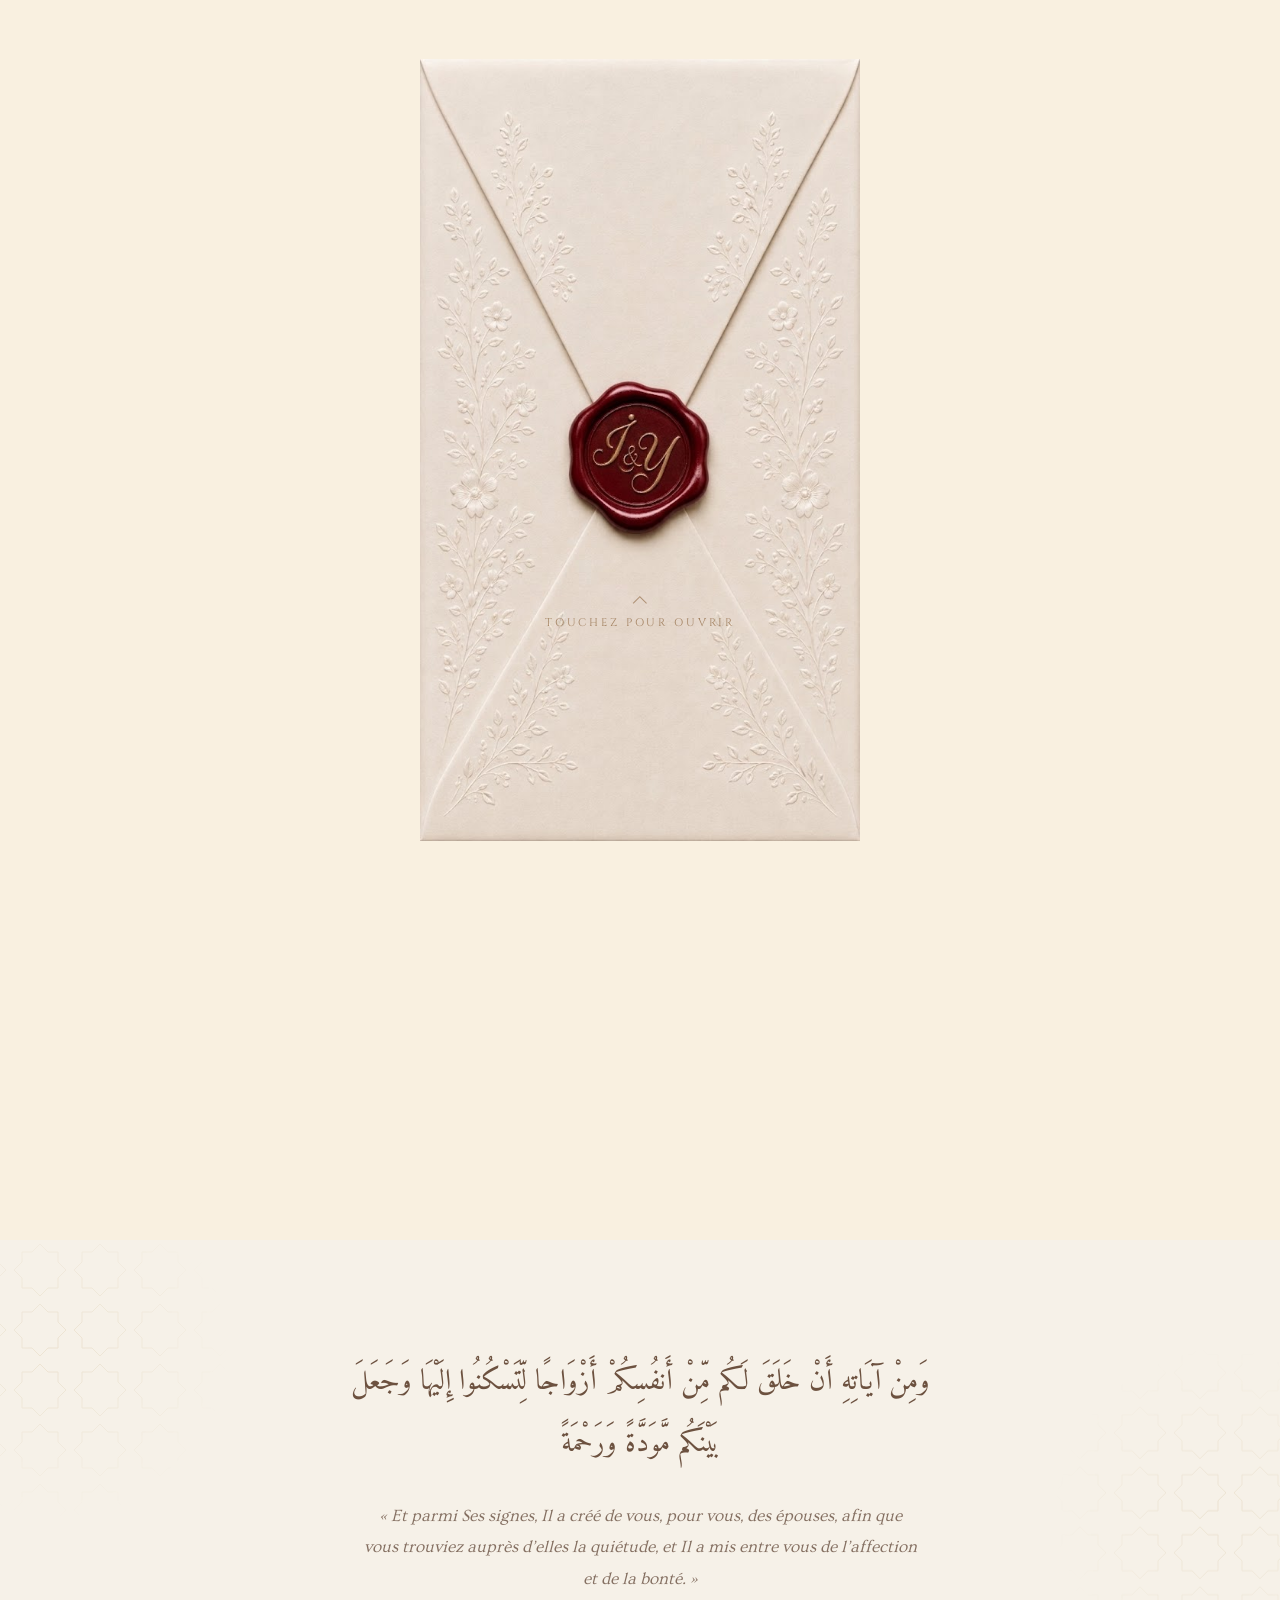
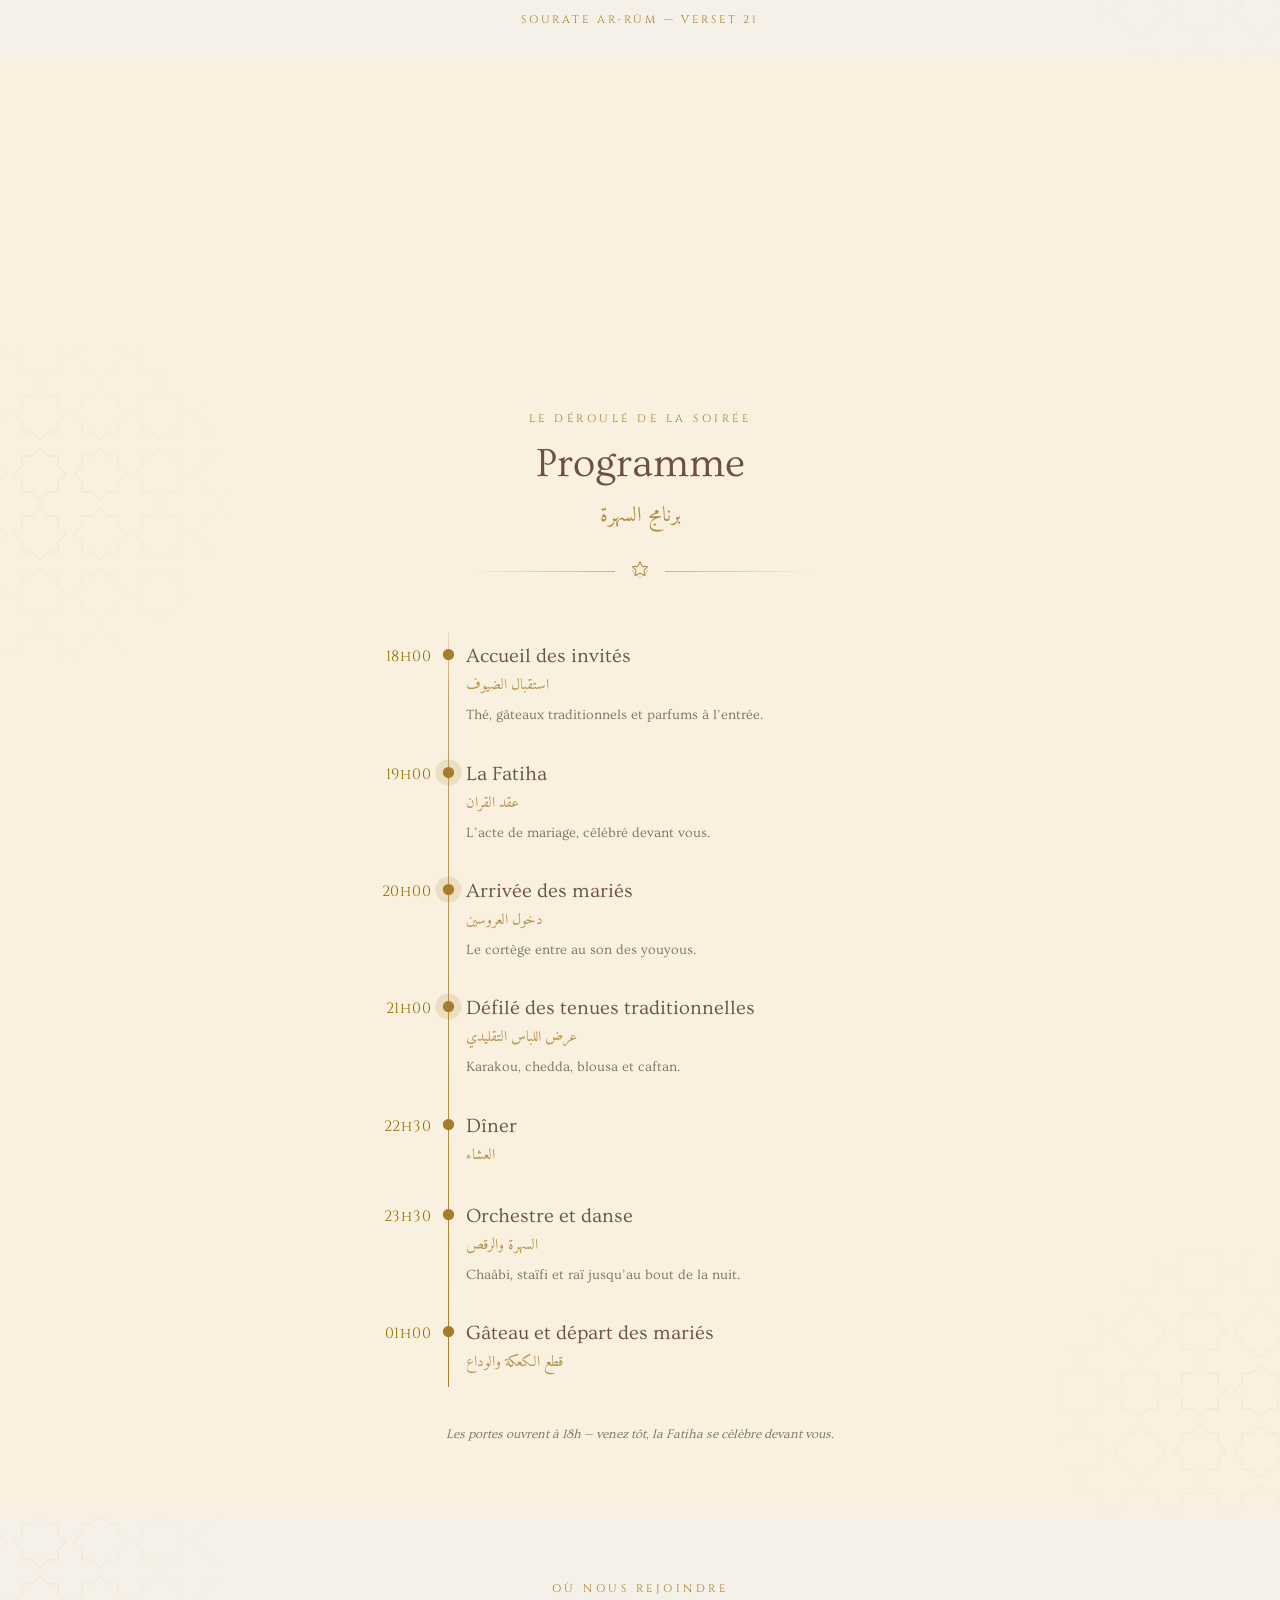
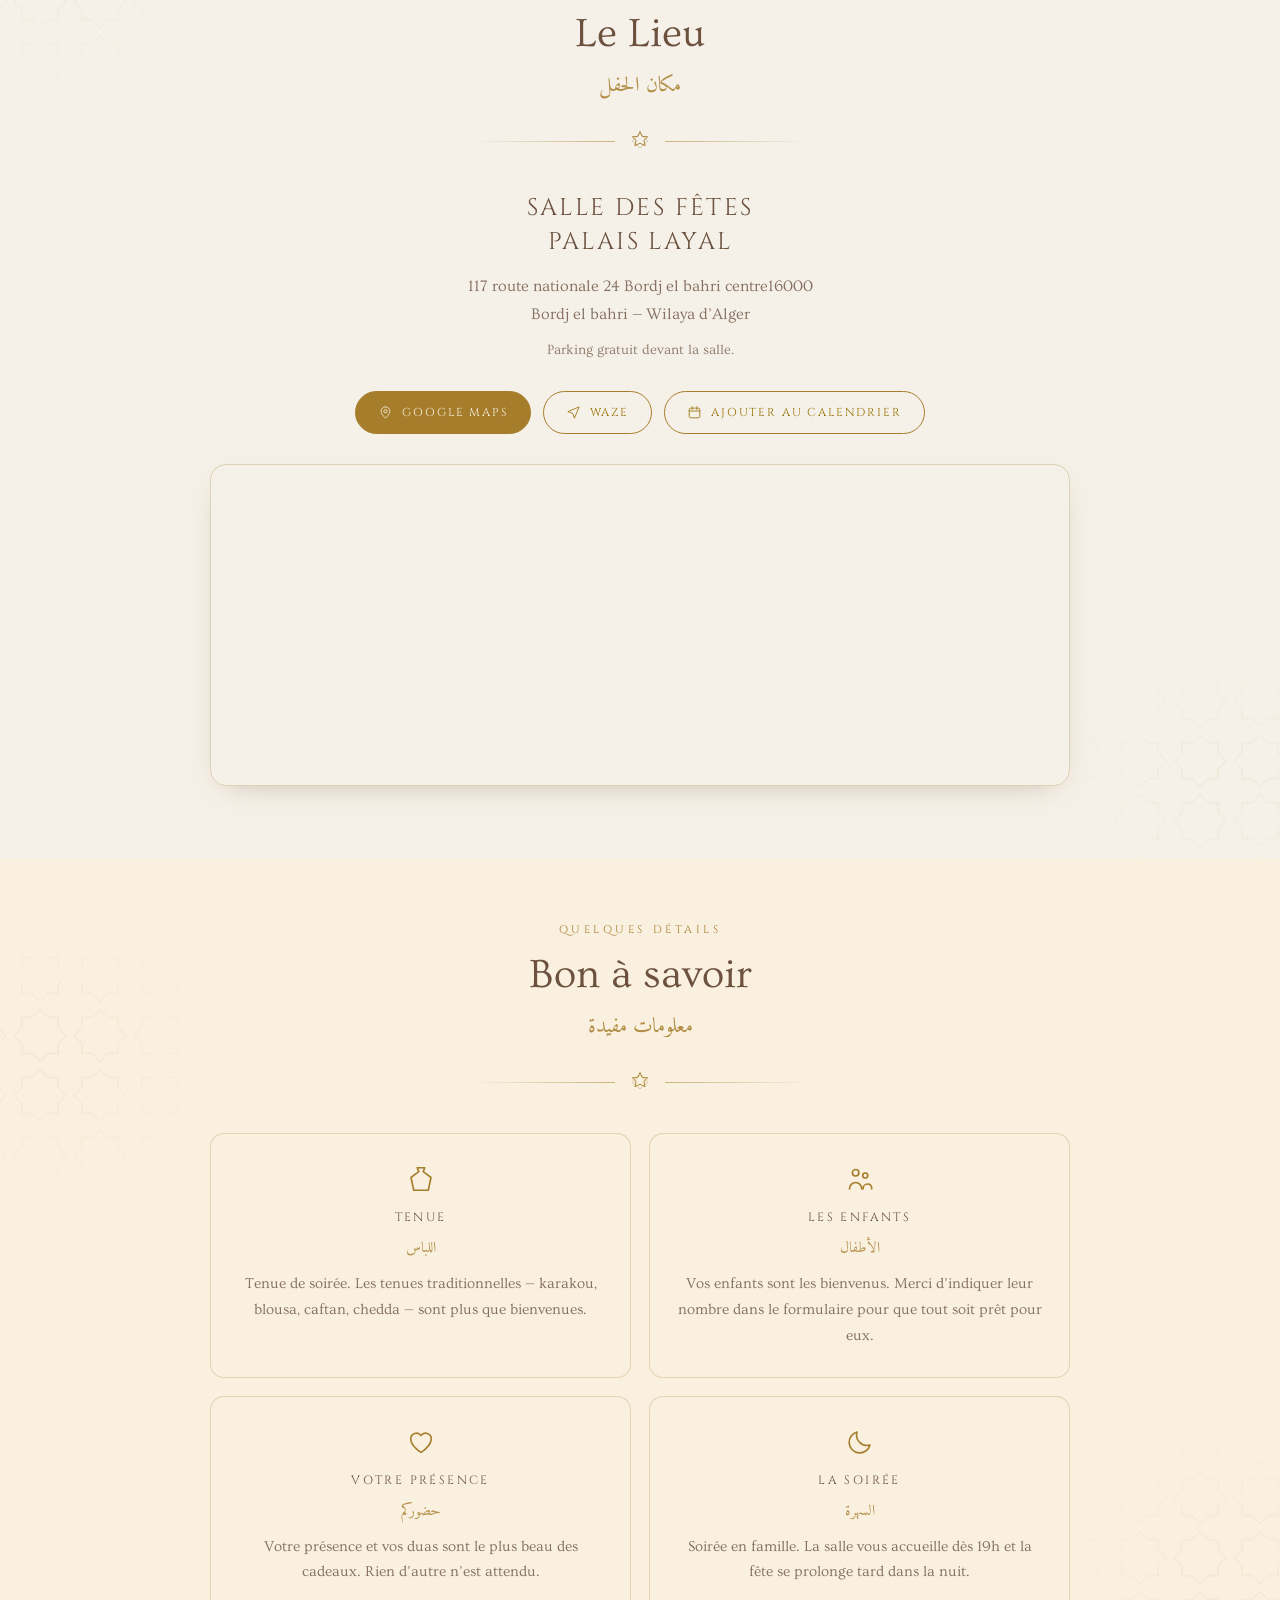
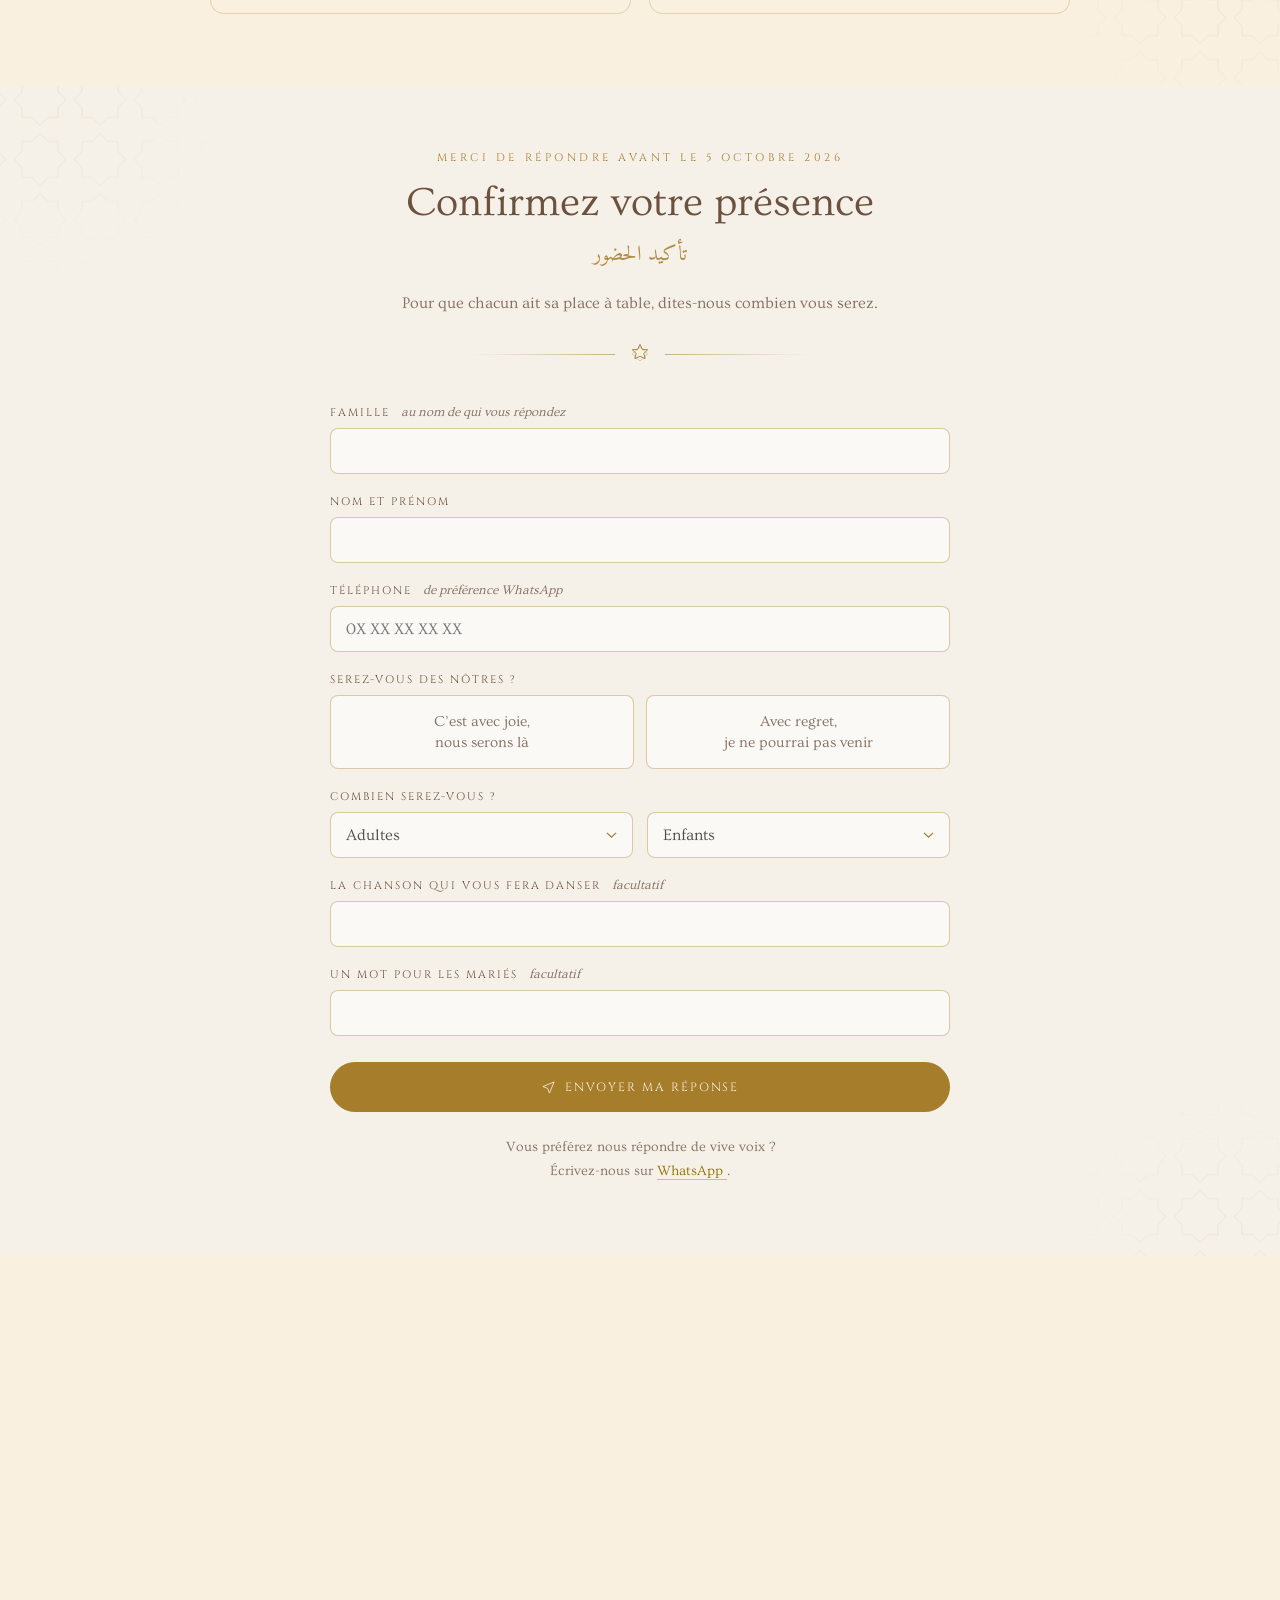
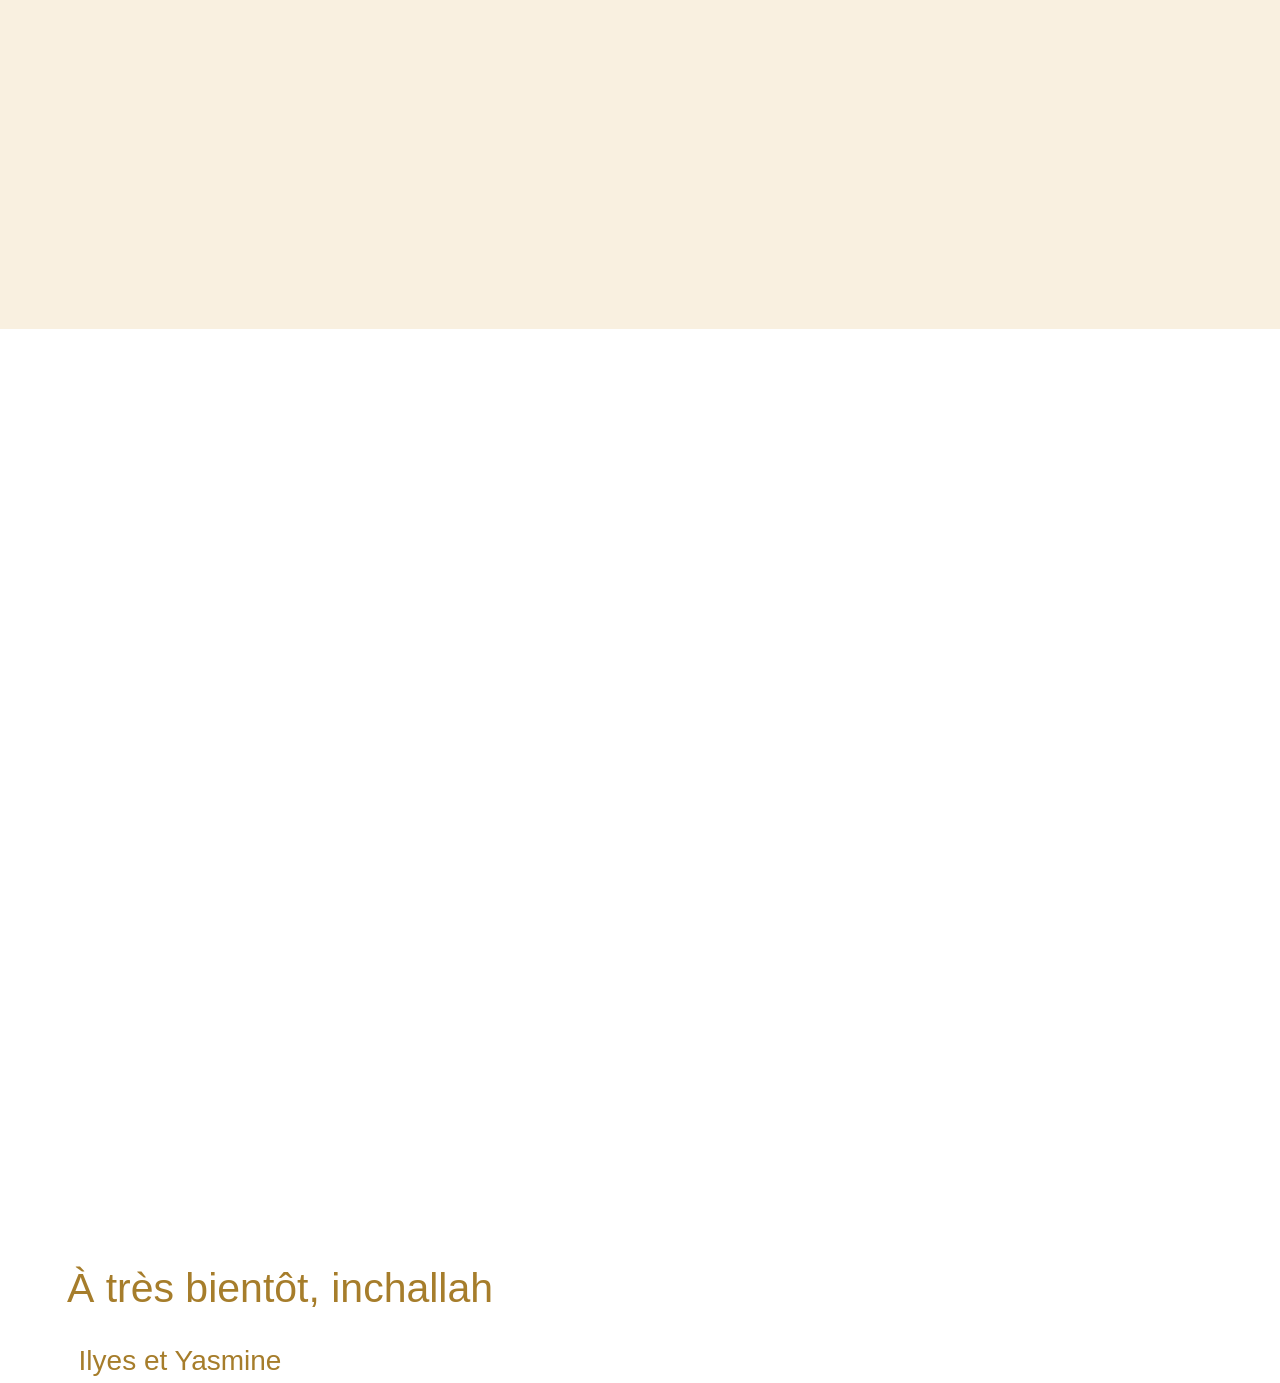
==== commit 9a685dbb: "fix texts" ====
--- a/index.html
+++ b/index.html
@@ -175,6 +175,9 @@
         <link rel="stylesheet" href="css/countdown.css" />
     </head>
     <body class="t-body" style="margin: 0">
+        <div class="dz-progress" aria-hidden="true">
+            <span class="dz-progress__bar"></span>
+        </div>
         <!--allrecords-->
         <div
             id="allrecords"
@@ -730,10 +733,9 @@
                                 field="tn_text_1780748008617000005">
                                 Chers parents, chers amis,
                                 <br />
-                                Les familles BOUROUBA et [NOM DE FAMILLE] ont
-                                l’honneur de vous convier à partager leur joie
-                                et à célébrer avec elles le mariage de leurs
-                                enfants.
+                                Les familles BOUROUBA et KHELFAOUI ont l’honneur
+                                de vous convier à partager leur joie et à
+                                célébrer avec elles le mariage de leurs enfants.
                             </div>
                         </div>
                         <div
@@ -853,7 +855,17 @@
                 <!-- /T396 -->
             </div>
             <section class="dz-section dz-section--alt" id="benediction">
-                <div class="dz-wrap dz-wrap--narrow dz-verse dz-reveal">
+                <span
+                    class="dz-watermark dz-watermark--tl"
+                    data-dz-parallax="0.10"
+                    aria-hidden="true"></span>
+                <span
+                    class="dz-watermark dz-watermark--br"
+                    data-dz-parallax="-0.07"
+                    aria-hidden="true"></span>
+                <div
+                    class="dz-wrap dz-wrap--narrow dz-verse dz-reveal"
+                    data-dz-parallax="0.05">
                     <p class="dz-verse__ar" lang="ar">
                         وَمِنْ آيَاتِهِ أَنْ خَلَقَ لَكُم مِّنْ أَنفُسِكُمْ
                         أَزْوَاجًا لِّتَسْكُنُوا إِلَيْهَا وَجَعَلَ بَيْنَكُم
@@ -1005,6 +1017,14 @@
                 <!-- /T396 -->
             </div>
             <section class="dz-section" id="programme">
+                <span
+                    class="dz-watermark dz-watermark--tl"
+                    data-dz-parallax="0.13"
+                    aria-hidden="true"></span>
+                <span
+                    class="dz-watermark dz-watermark--br"
+                    data-dz-parallax="-0.09"
+                    aria-hidden="true"></span>
                 <div class="dz-wrap">
                     <div class="dz-reveal">
                         <p class="dz-eyebrow">Le déroulé de la soirée</p>
@@ -1032,8 +1052,11 @@
                         <span class="dz-orn__rule"></span>
                     </div>
                     <div class="dz-timeline">
-                        <div class="dz-step dz-reveal">
-                            <div class="dz-step__time">19h00</div>
+                        <span class="dz-timeline__rail" aria-hidden="true">
+                            <span class="dz-timeline__fill"></span>
+                        </span>
+                        <div class="dz-step dz-reveal dz-reveal--left">
+                            <div class="dz-step__time">18h00</div>
                             <span
                                 class="dz-step__dot"
                                 aria-hidden="true"></span>
@@ -1050,7 +1073,24 @@
                                 </div>
                             </div>
                         </div>
-                        <div class="dz-step dz-step--key dz-reveal">
+                        <div
+                            class="dz-step dz-step--key dz-reveal dz-reveal--left">
+                            <div class="dz-step__time">19h00</div>
+                            <span
+                                class="dz-step__dot"
+                                aria-hidden="true"></span>
+                            <div>
+                                <div class="dz-step__label">La Fatiha</div>
+                                <div class="dz-step__ar" lang="ar">
+                                    عقد القران
+                                </div>
+                                <div class="dz-step__note">
+                                    L’acte de mariage, célébré devant vous.
+                                </div>
+                            </div>
+                        </div>
+                        <div
+                            class="dz-step dz-step--key dz-reveal dz-reveal--left">
                             <div class="dz-step__time">20h00</div>
                             <span
                                 class="dz-step__dot"
@@ -1067,7 +1107,8 @@
                                 </div>
                             </div>
                         </div>
-                        <div class="dz-step dz-step--key dz-reveal">
+                        <div
+                            class="dz-step dz-step--key dz-reveal dz-reveal--left">
                             <div class="dz-step__time">21h00</div>
                             <span
                                 class="dz-step__dot"
@@ -1084,7 +1125,7 @@
                                 </div>
                             </div>
                         </div>
-                        <div class="dz-step dz-reveal">
+                        <div class="dz-step dz-reveal dz-reveal--left">
                             <div class="dz-step__time">22h30</div>
                             <span
                                 class="dz-step__dot"
@@ -1094,7 +1135,7 @@
                                 <div class="dz-step__ar" lang="ar">العشاء</div>
                             </div>
                         </div>
-                        <div class="dz-step dz-reveal">
+                        <div class="dz-step dz-reveal dz-reveal--left">
                             <div class="dz-step__time">23h30</div>
                             <span
                                 class="dz-step__dot"
@@ -1112,7 +1153,7 @@
                                 </div>
                             </div>
                         </div>
-                        <div class="dz-step dz-reveal">
+                        <div class="dz-step dz-reveal dz-reveal--left">
                             <div class="dz-step__time">01h00</div>
                             <span
                                 class="dz-step__dot"
@@ -1127,16 +1168,21 @@
                             </div>
                         </div>
                     </div>
-                    <!-- À CONFIRMER : adapter ou supprimer la note ci-dessous -->
                     <p class="dz-timeline__foot dz-reveal">
-                        La Fatiha sera célébrée en comité familial.
-                        <br />
-                        La soirée à la salle est le moment où nous souhaitons
-                        vous savoir tous auprès de nous.
+                        Les portes ouvrent à 18h — venez tôt, la Fatiha se
+                        célèbre devant vous.
                     </p>
                 </div>
             </section>
             <section class="dz-section dz-section--alt" id="lieu">
+                <span
+                    class="dz-watermark dz-watermark--tl"
+                    data-dz-parallax="-0.08"
+                    aria-hidden="true"></span>
+                <span
+                    class="dz-watermark dz-watermark--br"
+                    data-dz-parallax="0.12"
+                    aria-hidden="true"></span>
                 <div class="dz-wrap">
                     <div class="dz-reveal">
                         <p class="dz-eyebrow">Où nous rejoindre</p>
@@ -1171,19 +1217,18 @@
                         </p>
                         <!-- À COMPLÉTER : adresse exacte de la salle -->
                         <p class="dz-venue__addr">
-                            [Rue / lotissement à compléter]
+                            117 route nationale 24 Bordj el bahri centre16000
                             <br />
-                            Réghaïa — Wilaya d’Alger
+                            Bordj el bahri — Wilaya d’Alger
                         </p>
                         <!-- À COMPLÉTER : repères pour trouver la salle -->
                         <p class="dz-venue__landmark">
-                            Repère : [à compléter — ex. en face de …, à 300 m de
-                            …]. Parking gratuit devant la salle.
+                            Parking gratuit devant la salle.
                         </p>
                         <div class="dz-actions">
                             <a
                                 class="dz-btn dz-btn--solid"
-                                href="https://www.google.com/maps/search/?api=1&amp;query=36.7865474,3.2468925"
+                                href="https://www.google.com/maps/search/?api=1&amp;query=36.7869271,3.2488546"
                                 target="_blank"
                                 rel="noopener">
                                 <svg
@@ -1206,7 +1251,7 @@
                             </a>
                             <a
                                 class="dz-btn"
-                                href="https://waze.com/ul?ll=36.7865474,3.2468925&amp;navigate=yes"
+                                href="https://waze.com/ul?ll=36.7869271,3.2488546&amp;navigate=yes"
                                 target="_blank"
                                 rel="noopener">
                                 <svg
@@ -1246,9 +1291,9 @@
                                 Ajouter au calendrier
                             </button>
                         </div>
-                        <div class="dz-map dz-reveal">
+                        <div class="dz-map dz-reveal dz-reveal--scale">
                             <iframe
-                                src="https://www.google.com/maps?q=36.7865474,3.2468925&amp;hl=fr&amp;z=16&amp;output=embed"
+                                src="https://www.google.com/maps?q=36.7866229,3.2494708&amp;hl=fr&amp;z=19&amp;output=embed"
                                 title="Carte — Salle des Fêtes Palais Layal"
                                 allowfullscreen=""
                                 loading="lazy"
@@ -1258,6 +1303,14 @@
                 </div>
             </section>
             <section class="dz-section" id="infos">
+                <span
+                    class="dz-watermark dz-watermark--tl"
+                    data-dz-parallax="0.11"
+                    aria-hidden="true"></span>
+                <span
+                    class="dz-watermark dz-watermark--br"
+                    data-dz-parallax="-0.08"
+                    aria-hidden="true"></span>
                 <div class="dz-wrap">
                     <div class="dz-reveal">
                         <p class="dz-eyebrow">Quelques détails</p>
@@ -1285,7 +1338,7 @@
                         <span class="dz-orn__rule"></span>
                     </div>
                     <div class="dz-cards">
-                        <div class="dz-card dz-reveal">
+                        <div class="dz-card dz-reveal dz-reveal--scale">
                             <div class="dz-card__icon">
                                 <svg
                                     viewBox="0 0 24 24"
@@ -1311,7 +1364,7 @@
                                 bienvenues.
                             </p>
                         </div>
-                        <div class="dz-card dz-reveal">
+                        <div class="dz-card dz-reveal dz-reveal--scale">
                             <div class="dz-card__icon">
                                 <svg
                                     viewBox="0 0 24 24"
@@ -1349,7 +1402,7 @@
                                 soit prêt pour eux.
                             </p>
                         </div>
-                        <div class="dz-card dz-reveal">
+                        <div class="dz-card dz-reveal dz-reveal--scale">
                             <div class="dz-card__icon">
                                 <svg
                                     viewBox="0 0 24 24"
@@ -1374,7 +1427,7 @@
                                 cadeaux. Rien d’autre n’est attendu.
                             </p>
                         </div>
-                        <div class="dz-card dz-reveal">
+                        <div class="dz-card dz-reveal dz-reveal--scale">
                             <div class="dz-card__icon">
                                 <svg
                                     viewBox="0 0 24 24"
@@ -1395,15 +1448,22 @@
                                 السهرة
                             </div>
                             <p class="dz-card__body">
-                                Soirée mixte, en famille. La salle vous
-                                accueille dès 19h et la fête se prolonge tard
-                                dans la nuit.
+                                Soirée en famille. La salle vous accueille dès
+                                19h et la fête se prolonge tard dans la nuit.
                             </p>
                         </div>
                     </div>
                 </div>
             </section>
             <section class="dz-section dz-section--alt" id="rsvp">
+                <span
+                    class="dz-watermark dz-watermark--tl"
+                    data-dz-parallax="-0.09"
+                    aria-hidden="true"></span>
+                <span
+                    class="dz-watermark dz-watermark--br"
+                    data-dz-parallax="0.10"
+                    aria-hidden="true"></span>
                 <div class="dz-wrap dz-wrap--narrow">
                     <div class="dz-reveal">
                         <p class="dz-eyebrow">
--- a/css/algerie.css
+++ b/css/algerie.css
@@ -628,3 +628,278 @@
         justify-content: center;
     }
 }
+
+/* ==========================================================================
+   Motion — parallax, scroll progress, timeline rail, reveal choreography.
+   Everything below degrades to "visible and still" under reduced motion.
+   ========================================================================== */
+
+/* --- scroll progress bar ------------------------------------------------ */
+
+.dz-progress {
+    position: fixed;
+    top: 0;
+    left: 0;
+    right: 0;
+    height: 2px;
+    z-index: 9000;
+    background: transparent;
+    pointer-events: none;
+}
+
+.dz-progress__bar {
+    height: 100%;
+    width: 100%;
+    transform: scaleX(0);
+    transform-origin: 0 50%;
+    background: linear-gradient(
+        to right,
+        rgba(180, 140, 61, 0),
+        var(--dz-gold-lt) 30%,
+        var(--dz-gold) 70%,
+        var(--dz-gold-dp)
+    );
+    will-change: transform;
+}
+
+/* --- zellige watermark, parallaxed -------------------------------------- */
+
+.dz-section {
+    position: relative;
+    isolation: isolate;
+}
+
+.dz-watermark {
+    position: absolute;
+    z-index: -1;
+    pointer-events: none;
+    width: 340px;
+    height: 340px;
+    opacity: 0.5;
+    background-image: url("data:image/svg+xml,%3Csvg xmlns='http://www.w3.org/2000/svg' width='60' height='60' viewBox='0 0 60 60'%3E%3Cpath fill='none' stroke='%23a67d2b' stroke-width='0.9' d='M30 4 38 12h10v10l8 8-8 8v10H38l-8 8-8-8H12V38l-8-8 8-8V12h10Z'/%3E%3C/svg%3E");
+    background-size: 60px 60px;
+    -webkit-mask-image: radial-gradient(
+        closest-side,
+        rgba(0, 0, 0, 0.28),
+        rgba(0, 0, 0, 0)
+    );
+    mask-image: radial-gradient(
+        closest-side,
+        rgba(0, 0, 0, 0.28),
+        rgba(0, 0, 0, 0)
+    );
+    will-change: transform;
+}
+
+.dz-watermark--tl {
+    top: -60px;
+    left: -110px;
+}
+
+.dz-watermark--br {
+    bottom: -70px;
+    right: -110px;
+}
+
+@media (max-width: 700px) {
+    .dz-watermark {
+        width: 230px;
+        height: 230px;
+        opacity: 0.38;
+    }
+
+    .dz-watermark--tl {
+        left: -90px;
+    }
+
+    .dz-watermark--br {
+        right: -90px;
+    }
+}
+
+/* --- reveal variants ---------------------------------------------------- */
+
+.dz-reveal--left {
+    transform: translate3d(-26px, 10px, 0);
+}
+
+.dz-reveal--scale {
+    transform: translate3d(0, 22px, 0) scale(0.97);
+}
+
+.dz-reveal--left.is-in,
+.dz-reveal--scale.is-in {
+    transform: none;
+}
+
+/* --- ornament: rules draw out, star settles ----------------------------- */
+
+.dz-orn__rule {
+    transform: scaleX(0);
+    transition: transform 1.1s cubic-bezier(0.22, 0.61, 0.36, 1);
+}
+
+.dz-orn__rule:first-child {
+    transform-origin: 100% 50%;
+}
+
+.dz-orn__rule:last-child {
+    transform-origin: 0 50%;
+}
+
+.dz-orn__star {
+    opacity: 0;
+    transform: rotate(-90deg) scale(0.4);
+    transition:
+        opacity 0.9s ease 0.15s,
+        transform 1.2s cubic-bezier(0.34, 1.4, 0.5, 1) 0.15s;
+}
+
+.dz-orn.is-in .dz-orn__rule {
+    transform: scaleX(1);
+}
+
+.dz-orn.is-in .dz-orn__star {
+    opacity: 1;
+    transform: none;
+}
+
+/* --- title: a slow gold sweep once it lands ----------------------------- */
+
+.dz-title.is-lit {
+    background: linear-gradient(
+        105deg,
+        var(--dz-brown) 0%,
+        var(--dz-brown) 34%,
+        var(--dz-gold-lt) 48%,
+        var(--dz-gold) 52%,
+        var(--dz-brown) 66%,
+        var(--dz-brown) 100%
+    );
+    background-size: 320% 100%;
+    background-position: 100% 0;
+    -webkit-background-clip: text;
+    background-clip: text;
+    -webkit-text-fill-color: transparent;
+    animation: dzSweep 2.6s ease-in-out 0.35s 1 forwards;
+}
+
+@keyframes dzSweep {
+    to {
+        background-position: 0 0;
+    }
+}
+
+/* --- timeline rail ------------------------------------------------------ */
+
+.dz-timeline::before {
+    content: none;
+}
+
+.dz-timeline__rail {
+    position: absolute;
+    top: 10px;
+    bottom: 10px;
+    left: 88px;
+    width: 1px;
+    background: rgba(166, 125, 43, 0.18);
+    overflow: hidden;
+}
+
+.dz-timeline__fill {
+    display: block;
+    width: 100%;
+    height: 0;
+    background: linear-gradient(
+        to bottom,
+        rgba(166, 125, 43, 0),
+        rgba(166, 125, 43, 0.6) 8%,
+        var(--dz-gold) 100%
+    );
+    will-change: height;
+}
+
+.dz-step__dot {
+    transition:
+        background 0.5s ease,
+        box-shadow 0.5s ease,
+        transform 0.5s cubic-bezier(0.34, 1.4, 0.5, 1);
+}
+
+.dz-step__dot.is-lit {
+    background: var(--dz-gold);
+    transform: scale(1.25);
+}
+
+.dz-step--key .dz-step__dot.is-lit {
+    box-shadow: 0 0 0 6px rgba(166, 125, 43, 0.16);
+}
+
+/* --- cards: lift and float ---------------------------------------------- */
+
+.dz-card {
+    transition:
+        transform 0.55s cubic-bezier(0.22, 0.61, 0.36, 1),
+        box-shadow 0.55s ease,
+        border-color 0.55s ease;
+}
+
+@media (hover: hover) {
+    .dz-card:hover {
+        transform: translateY(-6px);
+        border-color: rgba(166, 125, 43, 0.55);
+        box-shadow: 0 18px 34px -24px rgba(108, 81, 63, 0.55);
+    }
+
+    .dz-card:hover .dz-card__icon {
+        transform: scale(1.08) rotate(-4deg);
+    }
+}
+
+.dz-card__icon {
+    transition: transform 0.55s cubic-bezier(0.34, 1.4, 0.5, 1);
+}
+
+/* --- map: gentle parallax inside its frame ------------------------------ */
+
+.dz-map {
+    transition: box-shadow 0.6s ease;
+}
+
+.dz-map iframe {
+    will-change: transform;
+}
+
+/* --- reduced motion ----------------------------------------------------- */
+
+@media (prefers-reduced-motion: reduce) {
+    .dz-orn__rule,
+    .dz-orn__star,
+    .dz-reveal--left,
+    .dz-reveal--scale {
+        opacity: 1 !important;
+        transform: none !important;
+        transition: none !important;
+    }
+
+    .dz-title.is-lit {
+        animation: none;
+        background: none;
+        -webkit-text-fill-color: var(--dz-brown);
+    }
+
+    .dz-watermark,
+    .dz-progress {
+        display: none;
+    }
+
+    .dz-timeline__fill {
+        height: 100% !important;
+    }
+}
+
+@media (max-width: 560px) {
+    .dz-timeline__rail {
+        left: 62px;
+    }
+}
--- a/css/countdown.css
+++ b/css/countdown.css
@@ -104,6 +104,24 @@
     }
 }
 
+/* Les secondes basculent chaque seconde : mouvement court et opacite qui
+   ne descend jamais a zero, pour que le chiffre reste toujours lisible. */
+.number.flip-fast {
+    transition:
+        transform 0.13s ease,
+        opacity 0.13s ease;
+}
+
+.number.flip-fast.flip-out {
+    transform: translateY(-24%);
+    opacity: 0.3;
+}
+
+.number.flip-fast.flip-in {
+    transform: translateY(24%);
+    opacity: 0.3;
+}
+
 .number.flip-out {
     transform: translateY(-60%);
     opacity: 0;
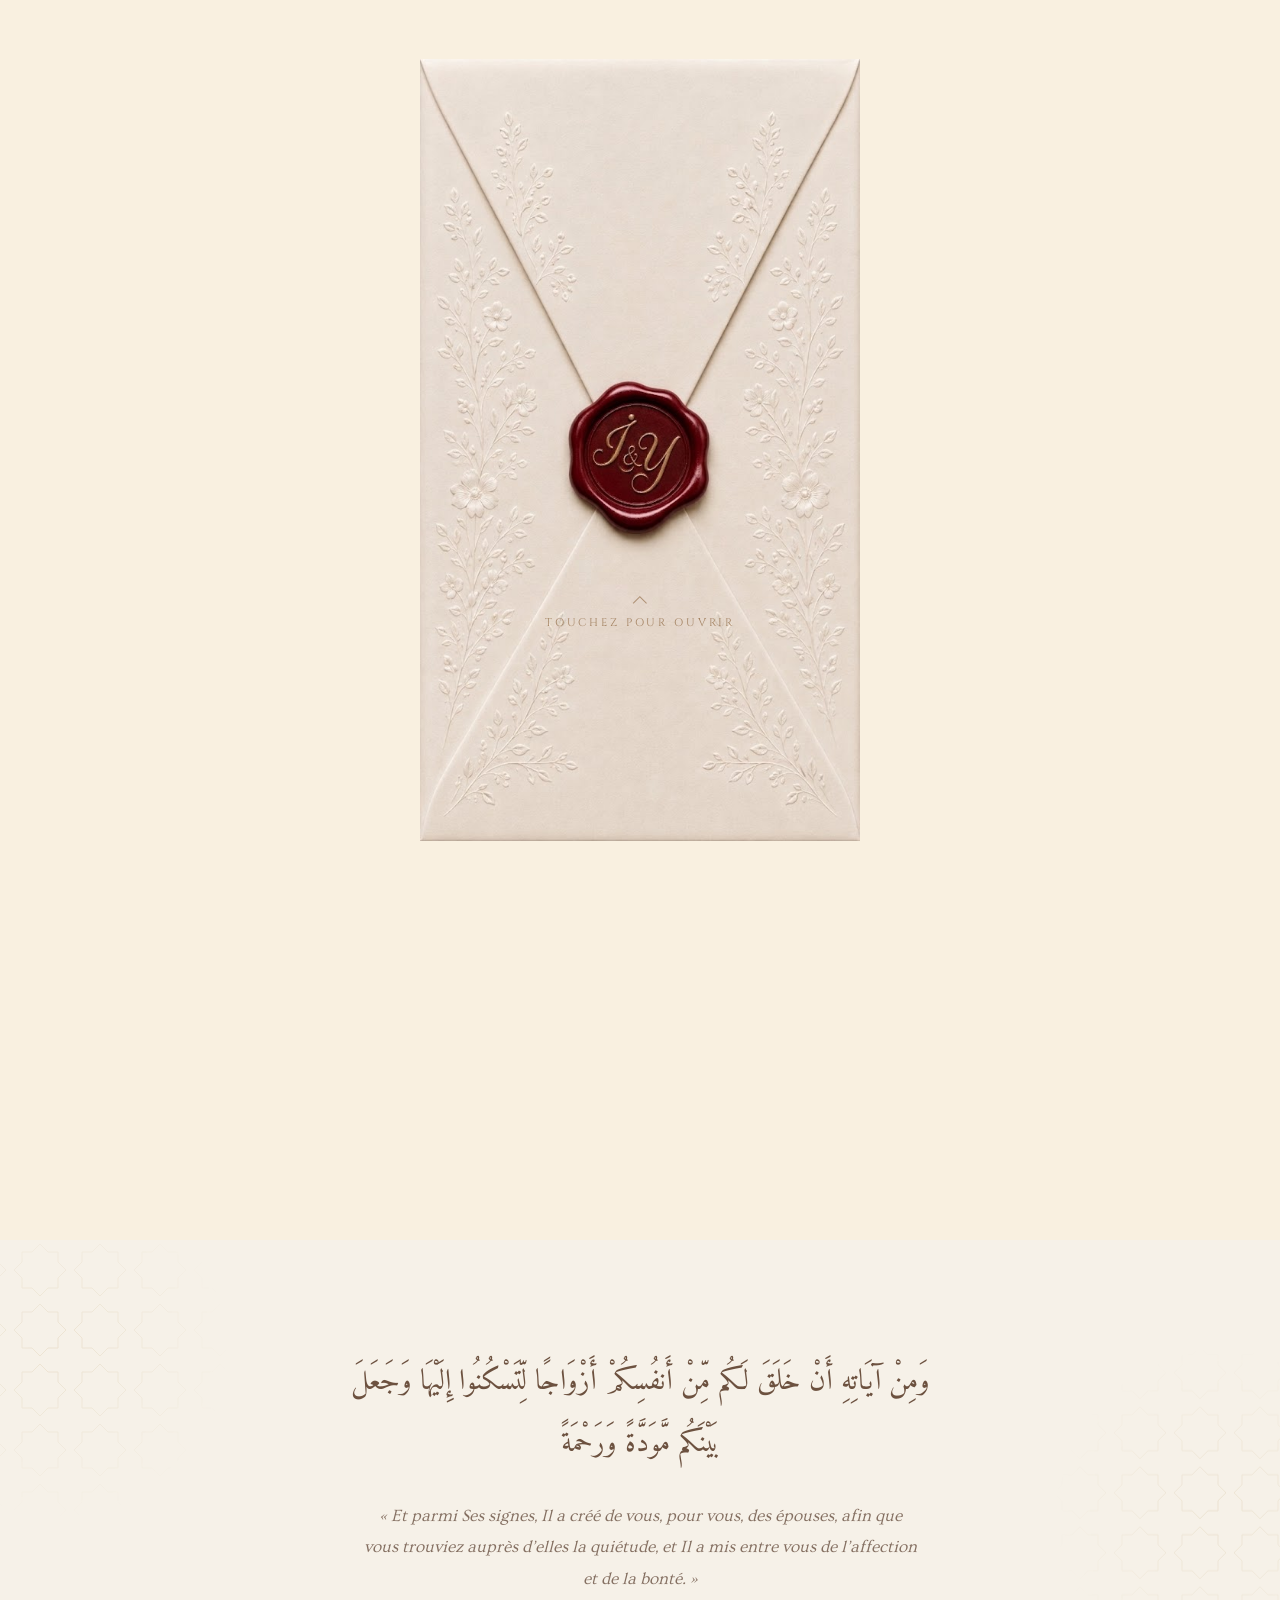
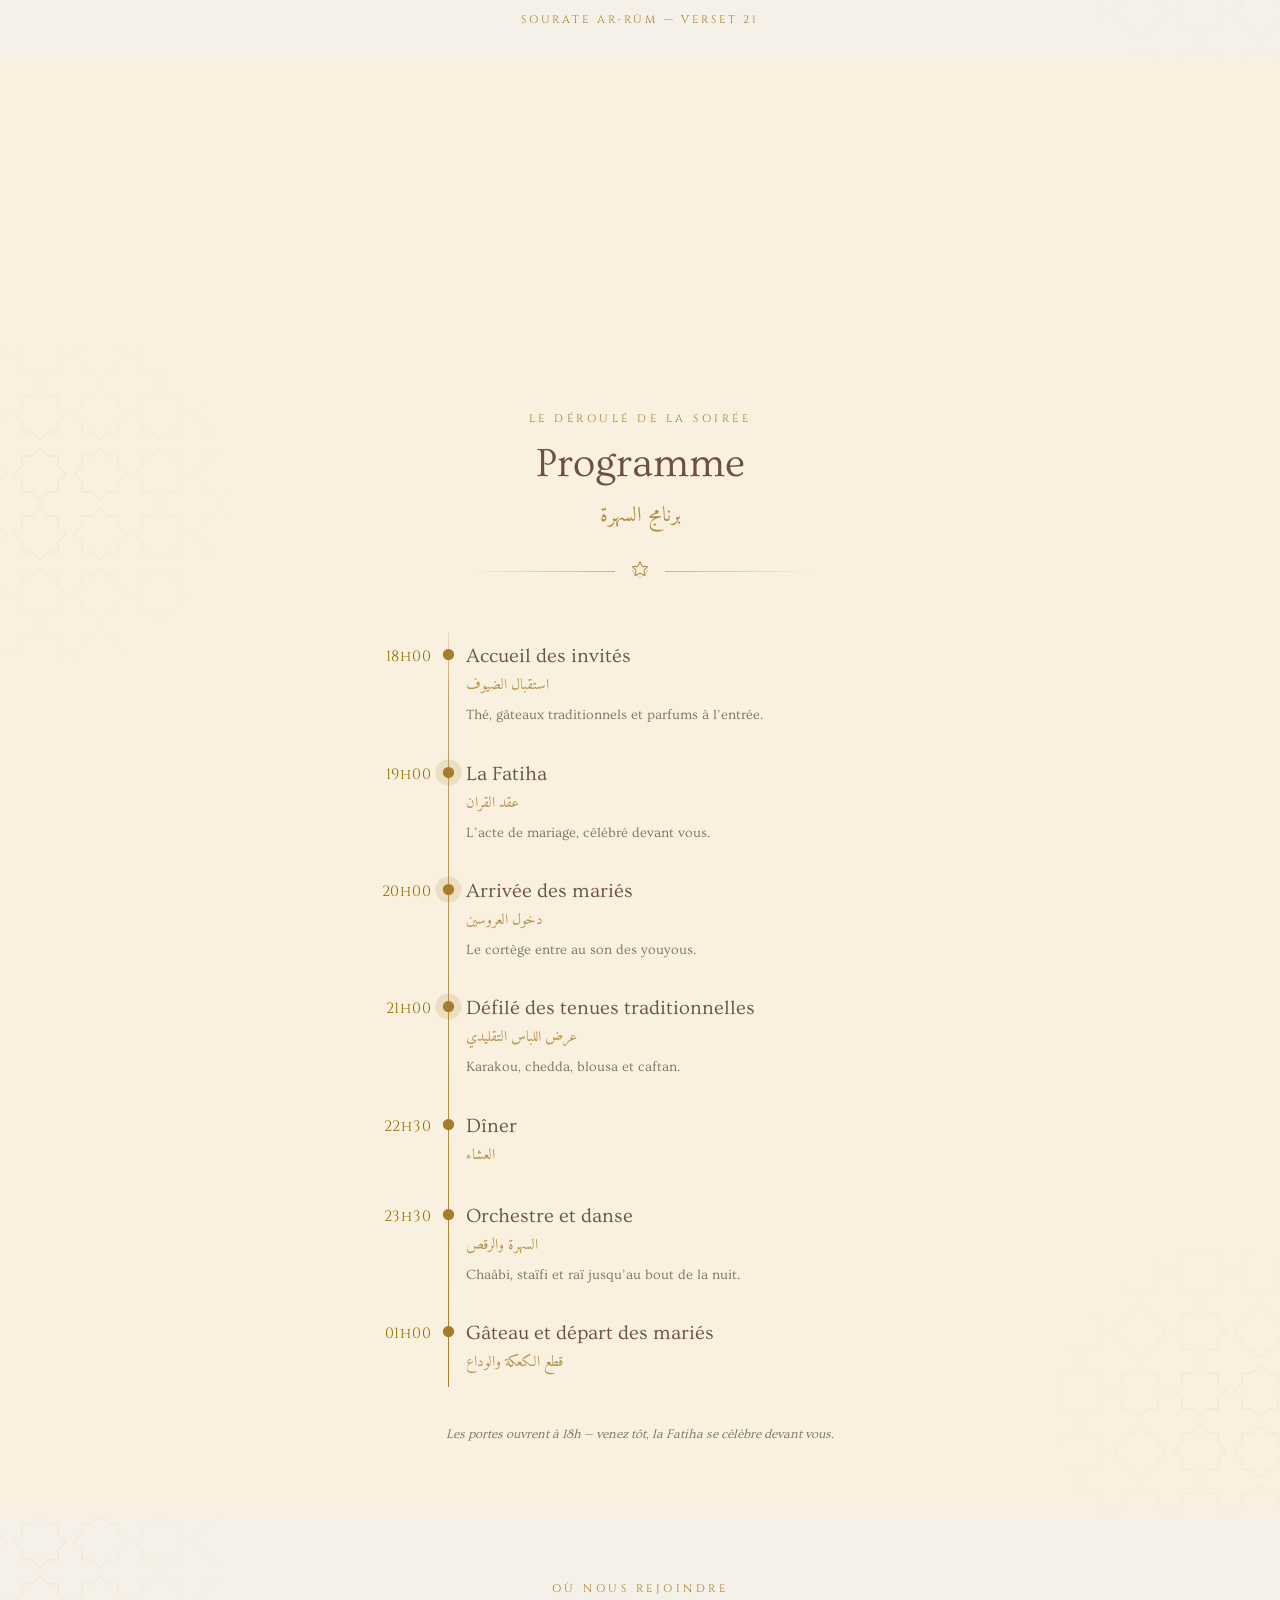
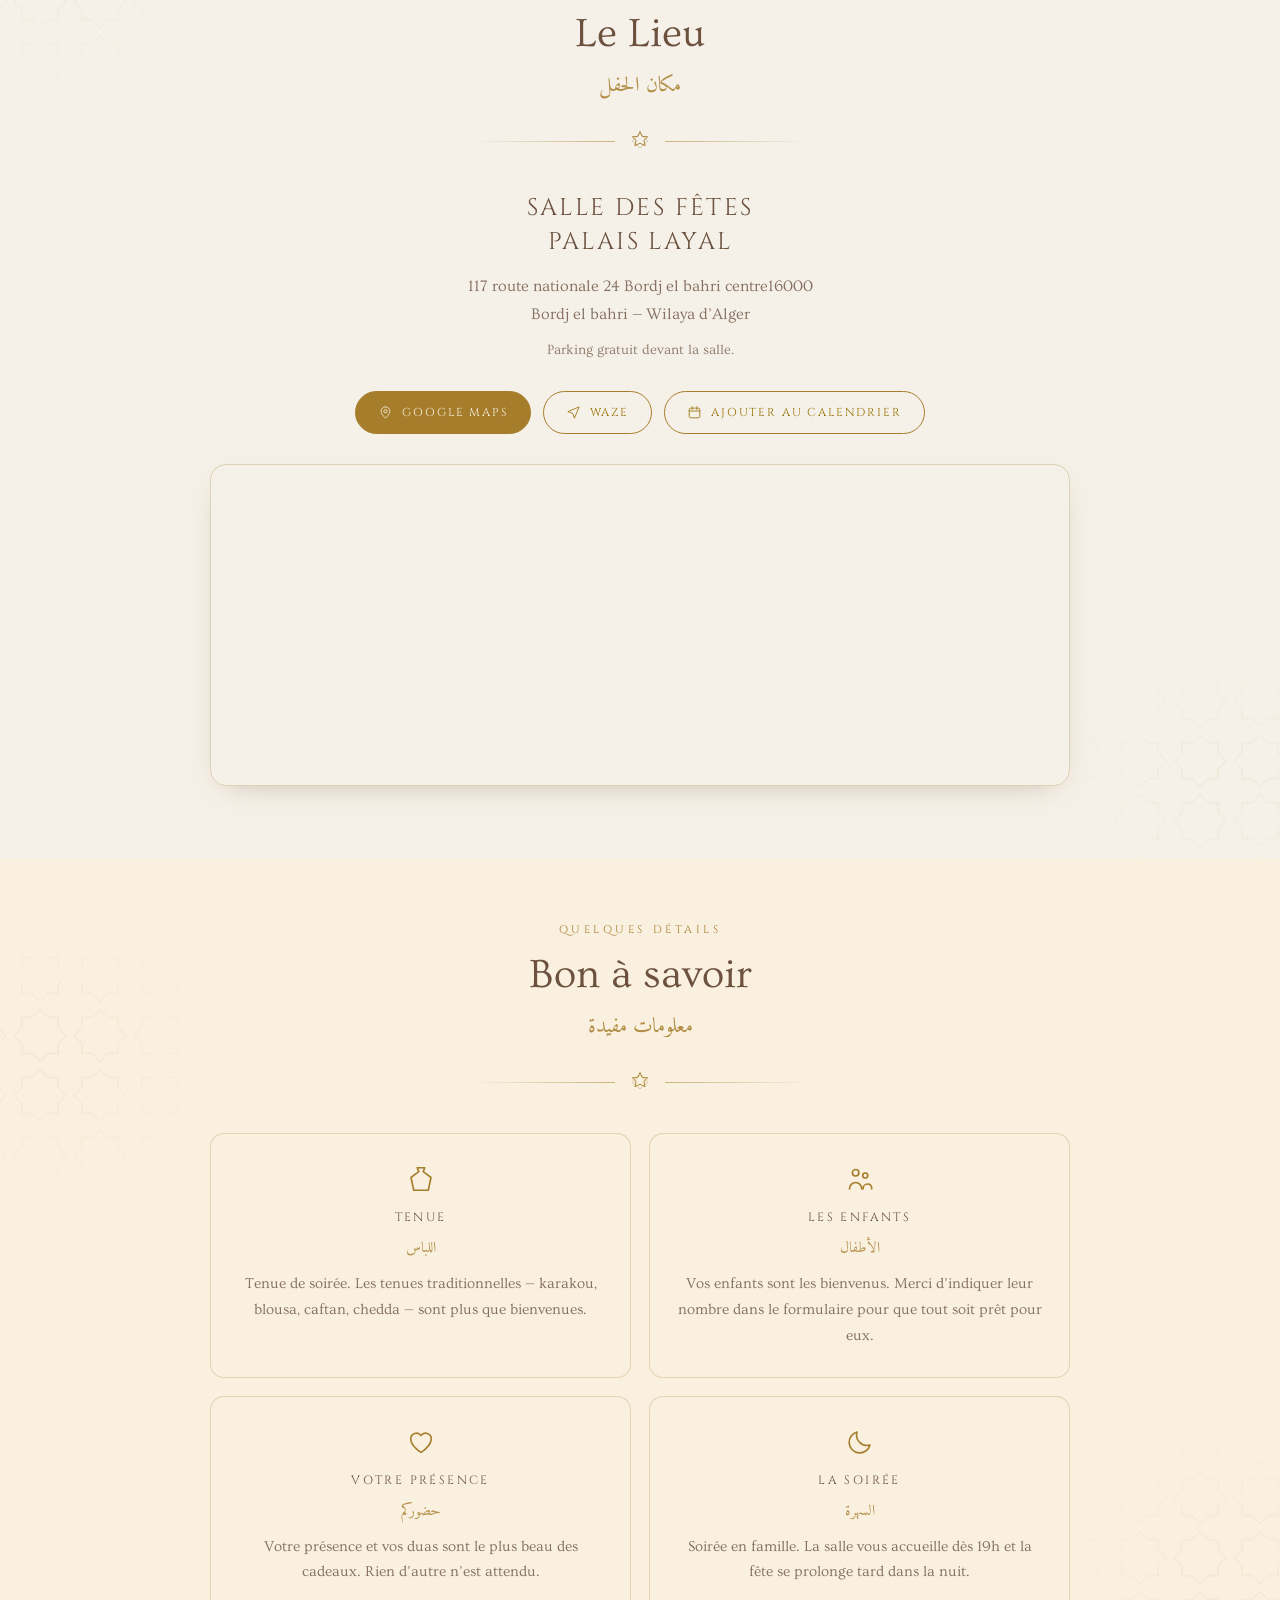
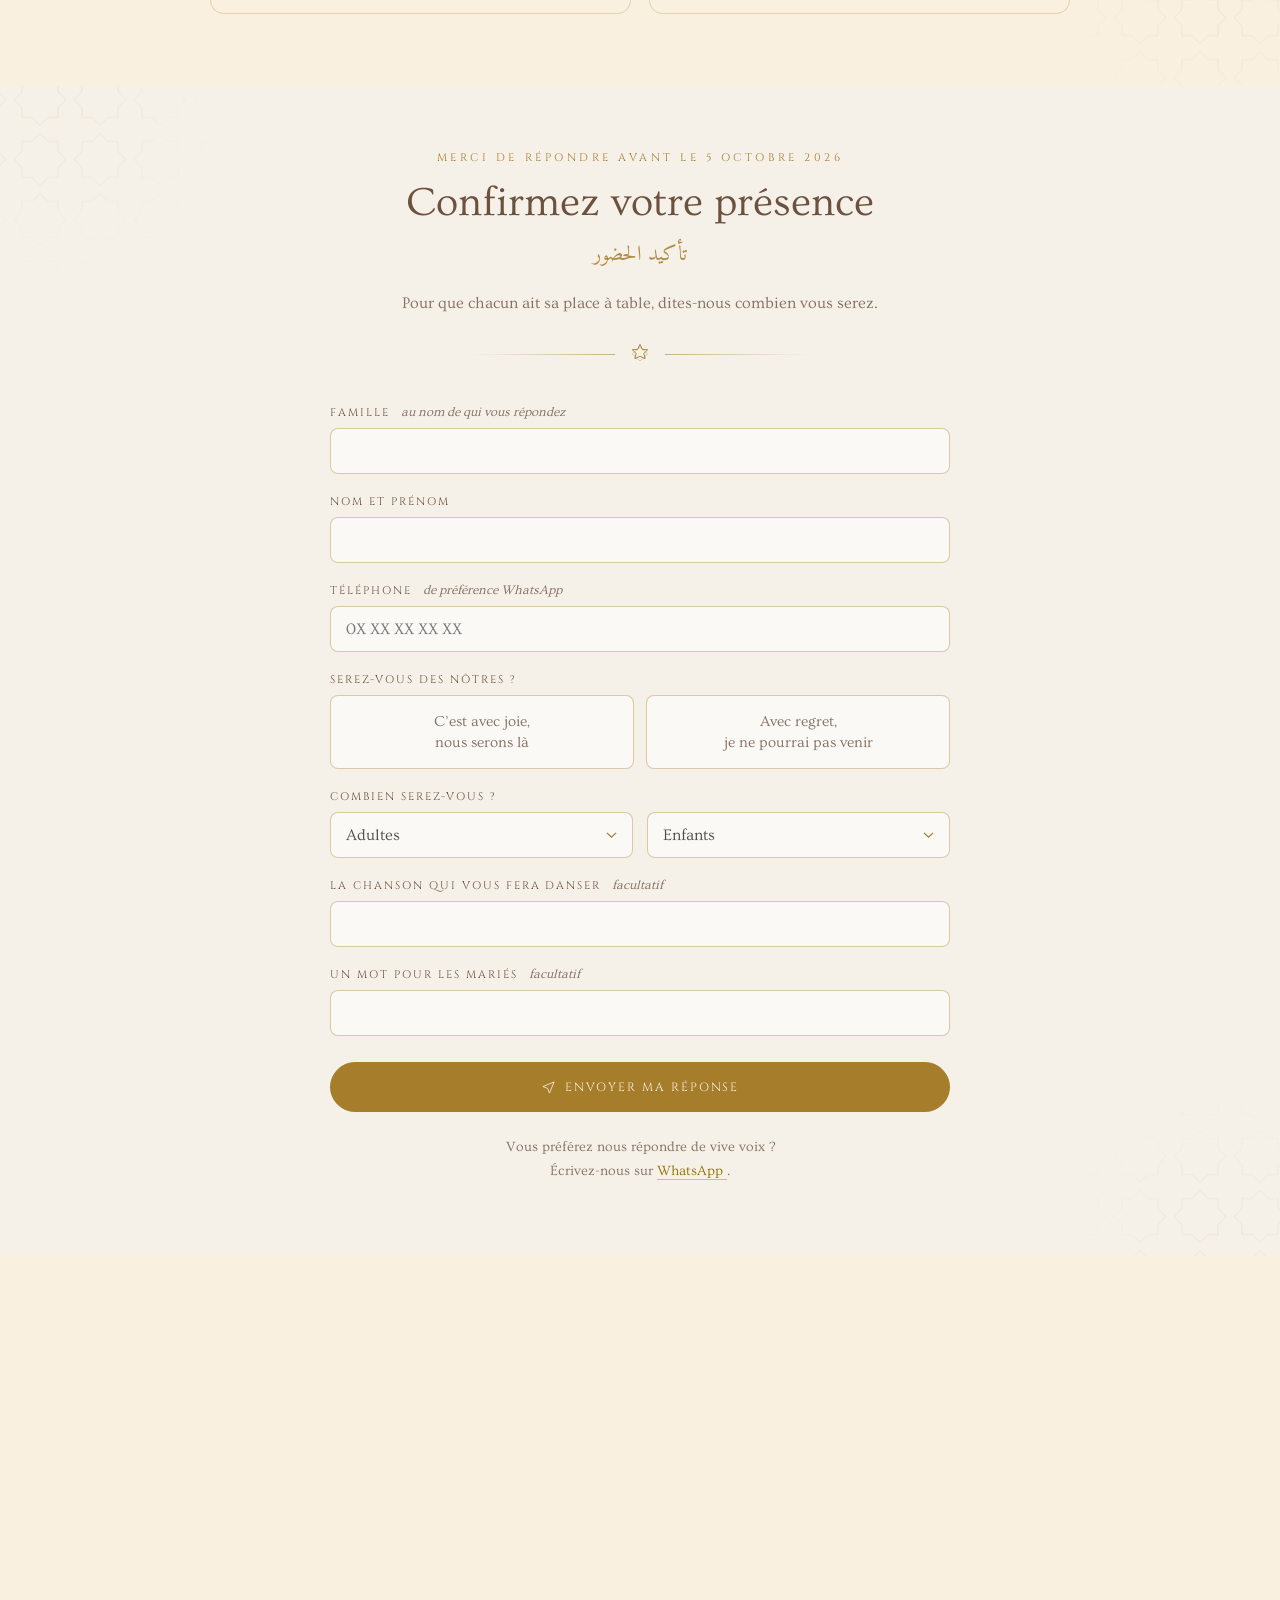
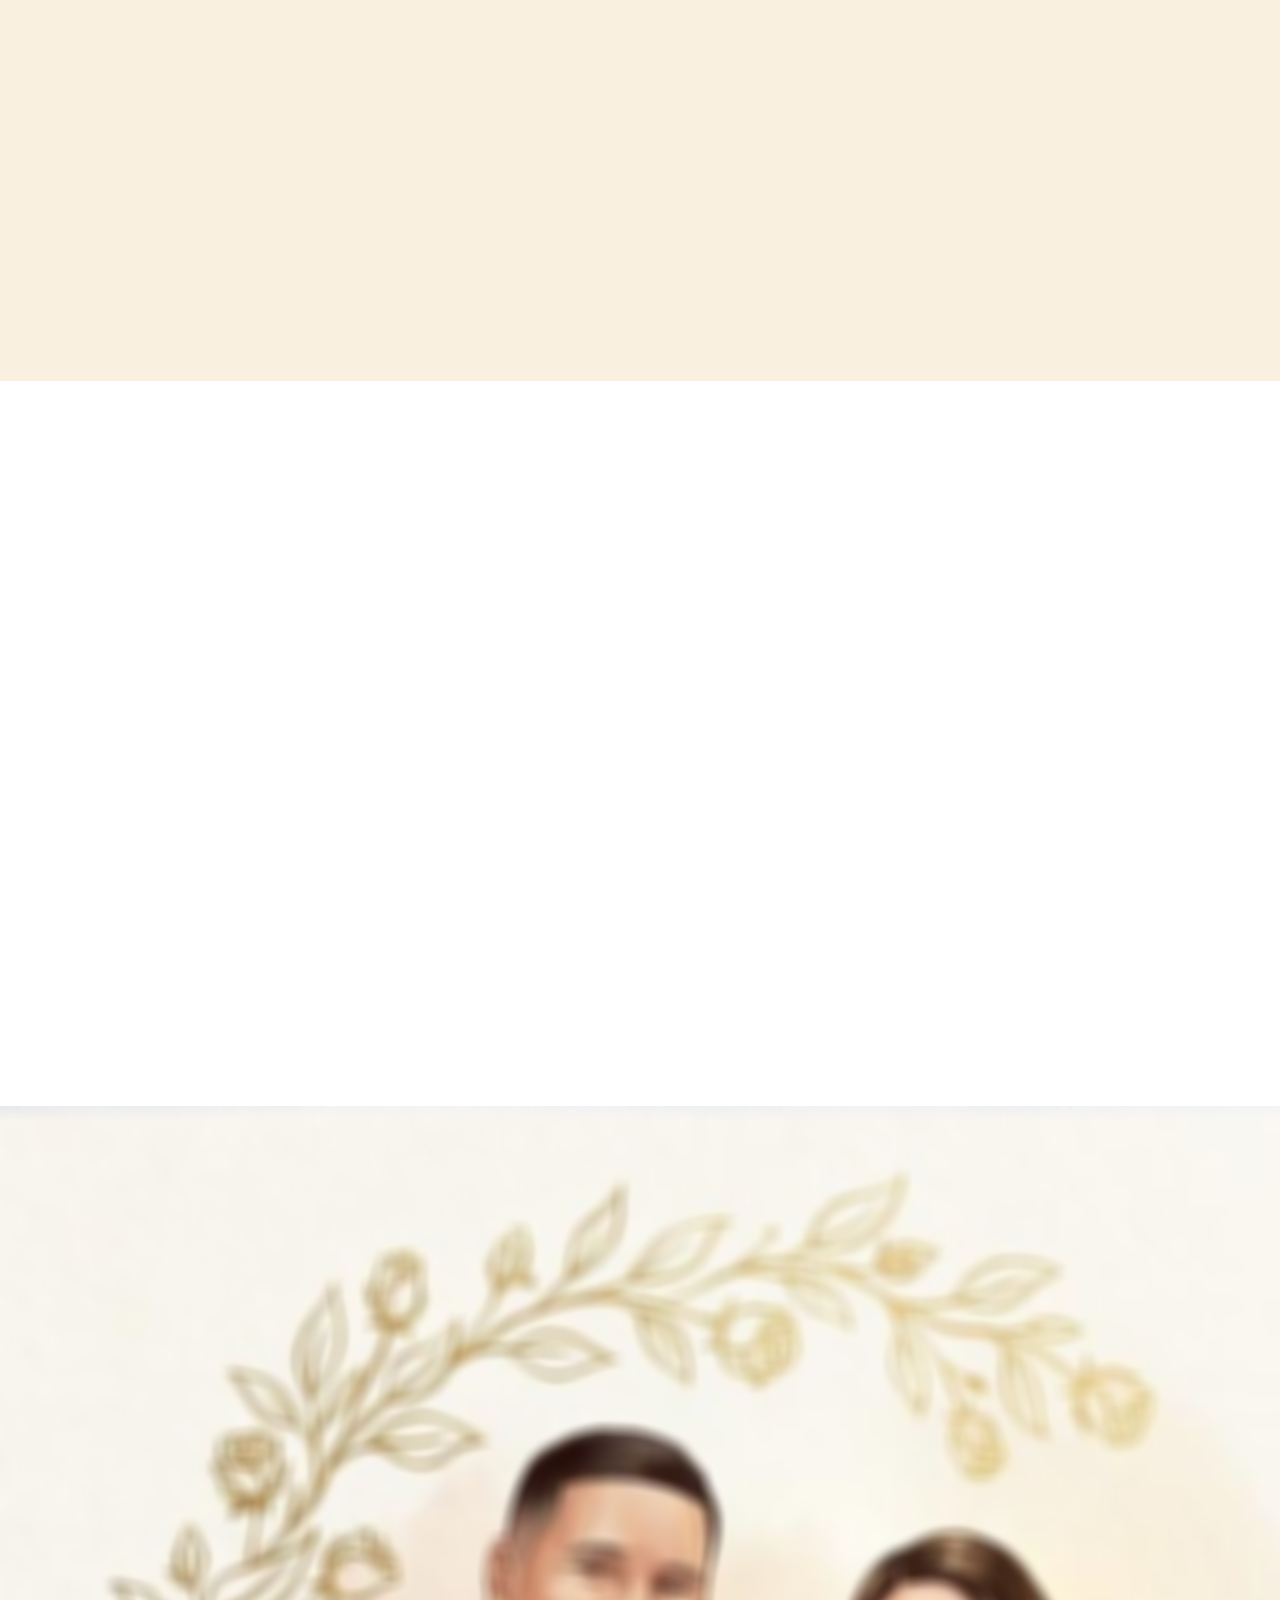
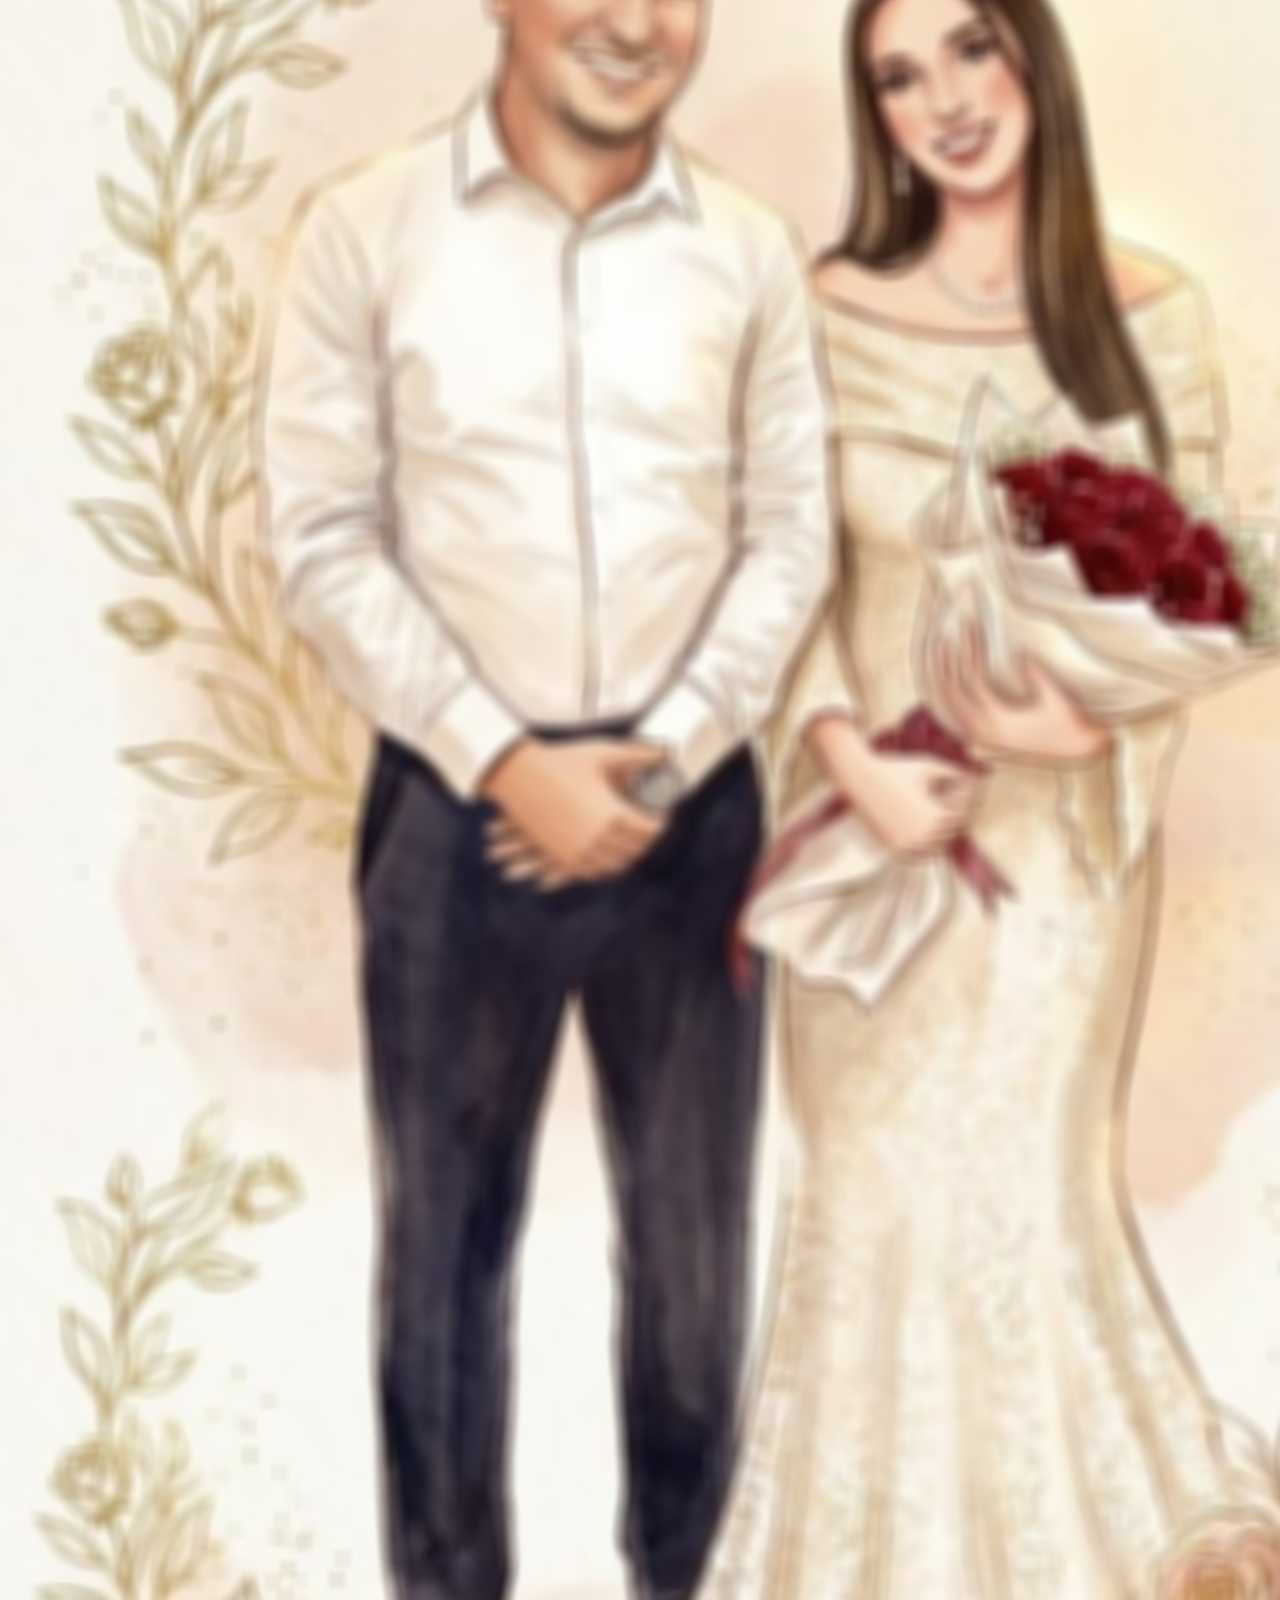
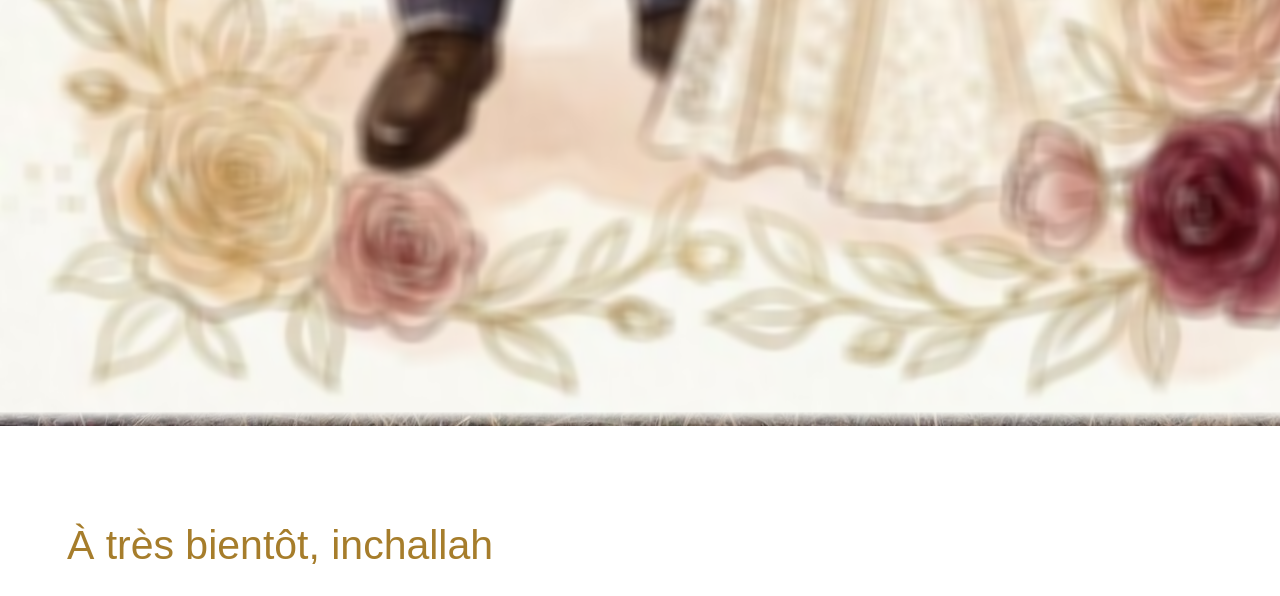
==== commit 73c0c509: "img" ====
--- a/index.html
+++ b/index.html
@@ -1692,13 +1692,13 @@
                         class="t396__artboard"
                         data-artboard-recid="2487446253"
                         data-artboard-screens="320,480,640,960,1200"
-                        data-artboard-height="673"
+                        data-artboard-height="725"
                         data-artboard-valign="center"
                         data-artboard-upscale="grid"
-                        data-artboard-height-res-320="673"
-                        data-artboard-height-res-480="673"
-                        data-artboard-height-res-640="673"
-                        data-artboard-height-res-960="673">
+                        data-artboard-height-res-320="725"
+                        data-artboard-height-res-480="725"
+                        data-artboard-height-res-640="725"
+                        data-artboard-height-res-960="725">
                         <div
                             class="t396__carrier"
                             data-artboard-recid="2487446253"></div>
@@ -1709,7 +1709,7 @@
                             class="t396__elem tn-elem tn-elem__24874462531772823499423"
                             data-elem-id="1772823499423"
                             data-elem-type="image"
-                            data-field-top-value="0"
+                            data-field-top-value="52"
                             data-field-left-value="375"
                             data-field-height-value="675"
                             data-field-width-value="450"
@@ -1736,8 +1736,8 @@
                             <div class="tn-atom">
                                 <img
                                     class="tn-atom__img t-img"
-                                    data-original="https://static.tildacdn.net/tild6235-3237-4230-b632-326437376662/pexels-vinicius-quar.jpg"
-                                    src="https://thb.tildacdn.net/tild6235-3237-4230-b632-326437376662/-/resize/20x/pexels-vinicius-quar.jpg"
+                                    data-original="./img/couple.png"
+                                    src="./img/couple_flou.png"
                                     alt=""
                                     imgfield="tn_img_1772823499423" />
                             </div>
@@ -1746,9 +1746,9 @@
                             class="t396__elem tn-elem tn-elem__24874462531778673930481"
                             data-elem-id="1778673930481"
                             data-elem-type="shape"
-                            data-field-top-value="0"
+                            data-field-top-value="52"
                             data-field-left-value="374"
-                            data-field-height-value="237"
+                            data-field-height-value="84"
                             data-field-width-value="451"
                             data-field-axisy-value="top"
                             data-field-axisx-value="left"
@@ -1767,7 +1767,7 @@
                             class="t396__elem tn-elem tn-elem__24874462531763405219328 t-animate"
                             data-elem-id="1763405219328"
                             data-elem-type="text"
-                            data-field-top-value="12"
+                            data-field-top-value="8"
                             data-field-left-value="320"
                             data-field-height-value="64"
                             data-field-width-value="560"
@@ -1795,7 +1795,7 @@
                             class="t396__elem tn-elem tn-elem__24874462531780167388618000002"
                             data-elem-id="1780167388618000002"
                             data-elem-type="image"
-                            data-field-top-value="173"
+                            data-field-top-value="225"
                             data-field-left-value="332"
                             data-field-height-value="537"
                             data-field-width-value="537"
@@ -1837,7 +1837,7 @@
                             class="t396__elem tn-elem tn-elem__24874462531772813849329000001 t-animate"
                             data-elem-id="1772813849329000001"
                             data-elem-type="text"
-                            data-field-top-value="73"
+                            data-field-top-value="125"
                             data-field-left-value="420"
                             data-field-height-value="45"
                             data-field-width-value="360"
@@ -1860,9 +1860,7 @@
                             data-field-left-res-960-value="300">
                             <div
                                 class="tn-atom"
-                                field="tn_text_1772813849329000001">
-                                Ilyes et Yasmine
-                            </div>
+                                field="tn_text_1772813849329000001"></div>
                         </div>
                     </div>
                 </div>
--- a/css/blocks.css
+++ b/css/blocks.css
@@ -1514,14 +1514,14 @@
     }
 }
 #rec2487446253 .t396__artboard {
-    height: 673px;
+    height: 725px;
     background-color: #f9f0e0;
 }
 #rec2487446253 .t396__filter {
-    height: 673px;
+    height: 725px;
 }
 #rec2487446253 .t396__carrier {
-    height: 673px;
+    height: 725px;
     background-position: center center;
     background-attachment: scroll;
     background-size: cover;
@@ -1531,7 +1531,7 @@
 #rec2487446253 .t396__artboard,
 #rec2487446253 .t396__filter,
 #rec2487446253 .t396__carrier {
-        height: 673px;
+        height: 725px;
     }
 #rec2487446253 .t396__filter {
     }
@@ -1543,7 +1543,7 @@
 #rec2487446253 .t396__artboard,
 #rec2487446253 .t396__filter,
 #rec2487446253 .t396__carrier {
-        height: 673px;
+        height: 725px;
     }
 #rec2487446253 .t396__filter {
     }
@@ -1555,7 +1555,7 @@
 #rec2487446253 .t396__artboard,
 #rec2487446253 .t396__filter,
 #rec2487446253 .t396__carrier {
-        height: 673px;
+        height: 725px;
     }
 #rec2487446253 .t396__filter {
     }
@@ -1567,7 +1567,7 @@
 #rec2487446253 .t396__artboard,
 #rec2487446253 .t396__filter,
 #rec2487446253 .t396__carrier {
-        height: 673px;
+        height: 725px;
     }
 #rec2487446253 .t396__filter {
     }
@@ -1577,7 +1577,7 @@
 }
 #rec2487446253 .tn-elem[data-elem-id="1772823499423"] {
     z-index: 3;
-    top: 0px;
+    top: 52px;
     left: calc(50% - 600px + 375px);
     width: 450px;
     height: auto;
@@ -1634,10 +1634,10 @@
 }
 #rec2487446253 .tn-elem[data-elem-id="1778673930481"] {
     z-index: 3;
-    top: 0px;
+    top: 52px;
     left: calc(50% - 600px + 374px);
     width: 451px;
-    height: 237px;
+    height: 84px;
 }
 #rec2487446253
     .tn-elem[data-elem-id="1778673930481"]
@@ -1645,7 +1645,8 @@
     border-radius: 0px 0px 0px 0px;
     background-image: linear-gradient(
         0turn,
-        rgba(232, 221, 207, 0) 0%,
+        rgba(249, 240, 224, 0) 0%,
+        rgba(249, 240, 224, 0.55) 55%,
         rgba(249, 240, 224, 1) 100%
     );
     border-width: var(--t396-borderwidth, 0);
@@ -1687,7 +1688,8 @@
         .tn-atom {
         background-image: linear-gradient(
             0turn,
-            rgba(232, 221, 207, 0) 0%,
+            rgba(249, 240, 224, 0) 0%,
+            rgba(249, 240, 224, 0.55) 55%,
             rgba(249, 240, 224, 1) 100%
         );
         background-color: transparent;
@@ -1698,7 +1700,7 @@
     color: #a67d2b;
     text-align: center;
     z-index: 3;
-    top: 12px;
+    top: 8px;
     left: calc(50% - 600px + 320px);
     width: 560px;
     height: auto;
@@ -1791,7 +1793,7 @@
 #rec2487446253
     .tn-elem[data-elem-id="1780167388618000002"] {
     z-index: 3;
-    top: 173px;
+    top: 225px;
     left: calc(50% - 600px + 332px);
     width: 537px;
     height: auto;
@@ -1859,7 +1861,7 @@
     color: #a67d2b;
     text-align: center;
     z-index: 3;
-    top: 73px;
+    top: 125px;
     left: calc(50% - 600px + 420px);
     width: 360px;
     height: auto;
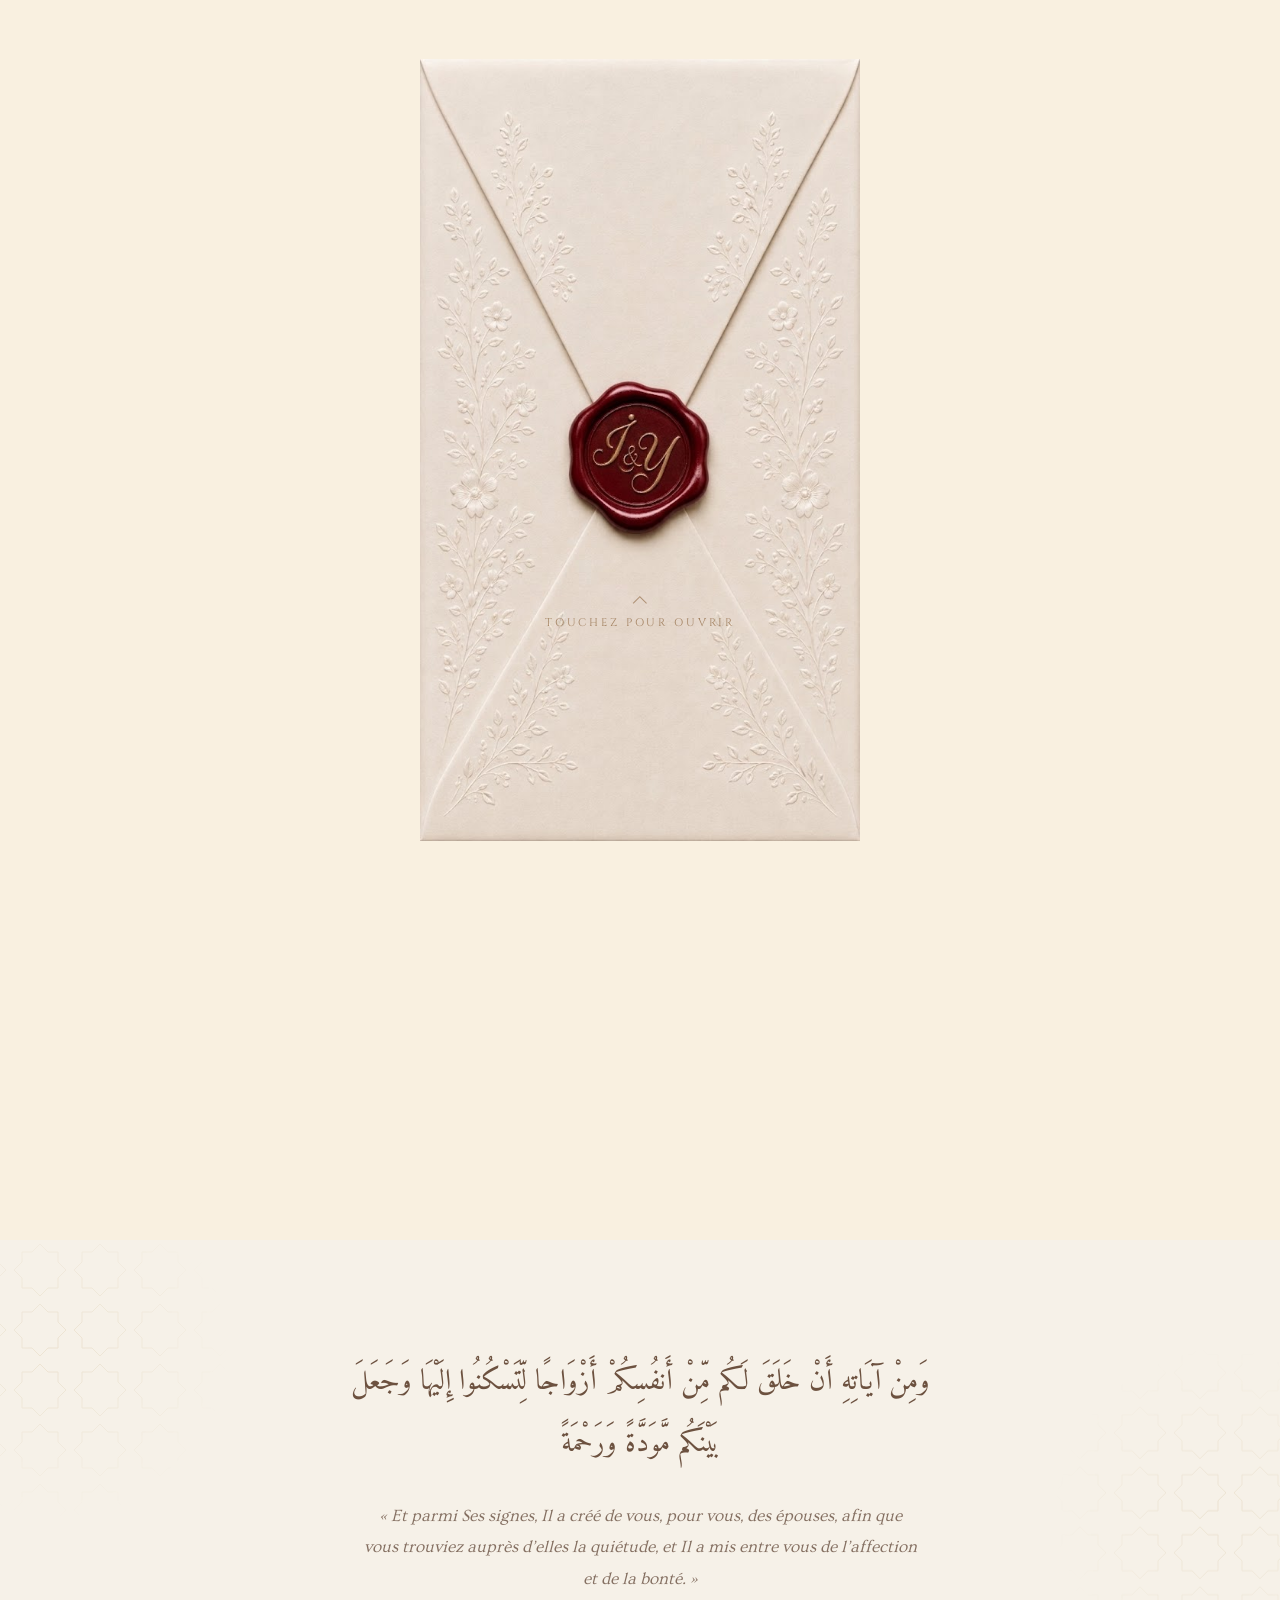
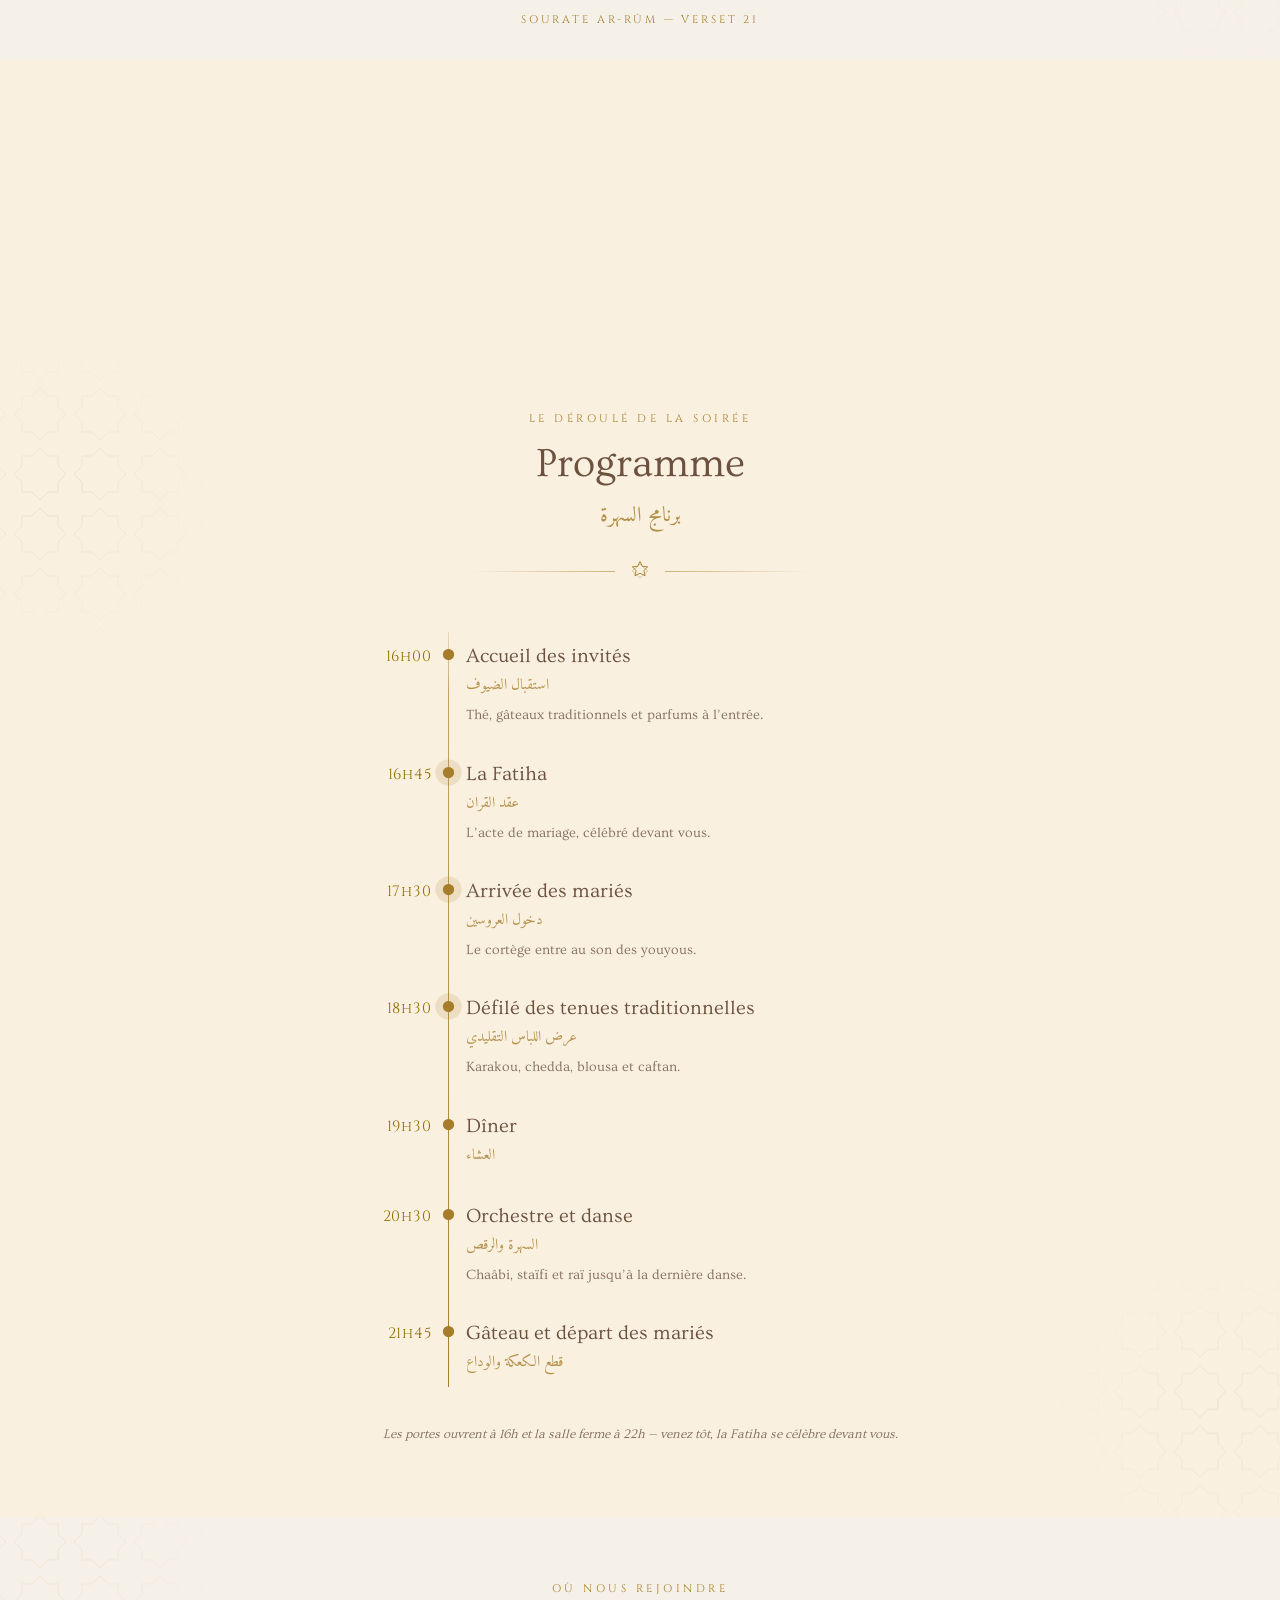
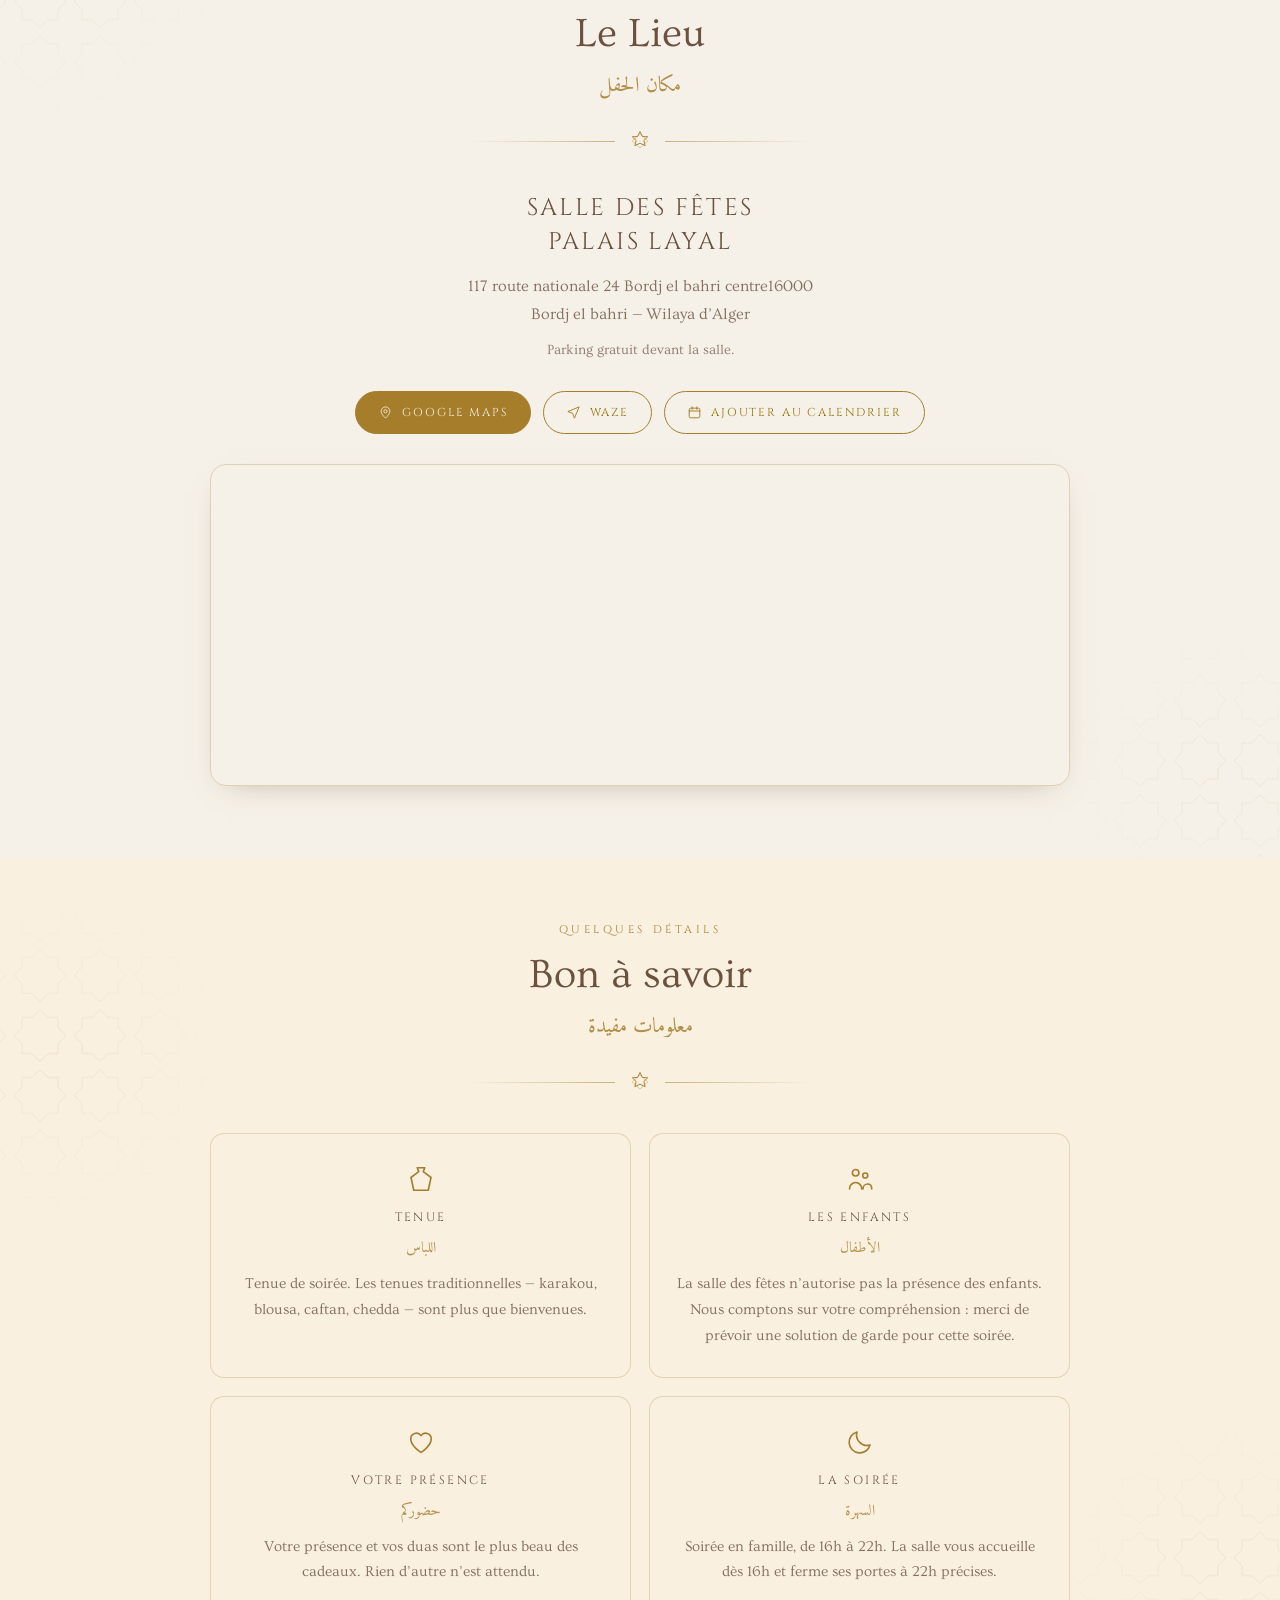
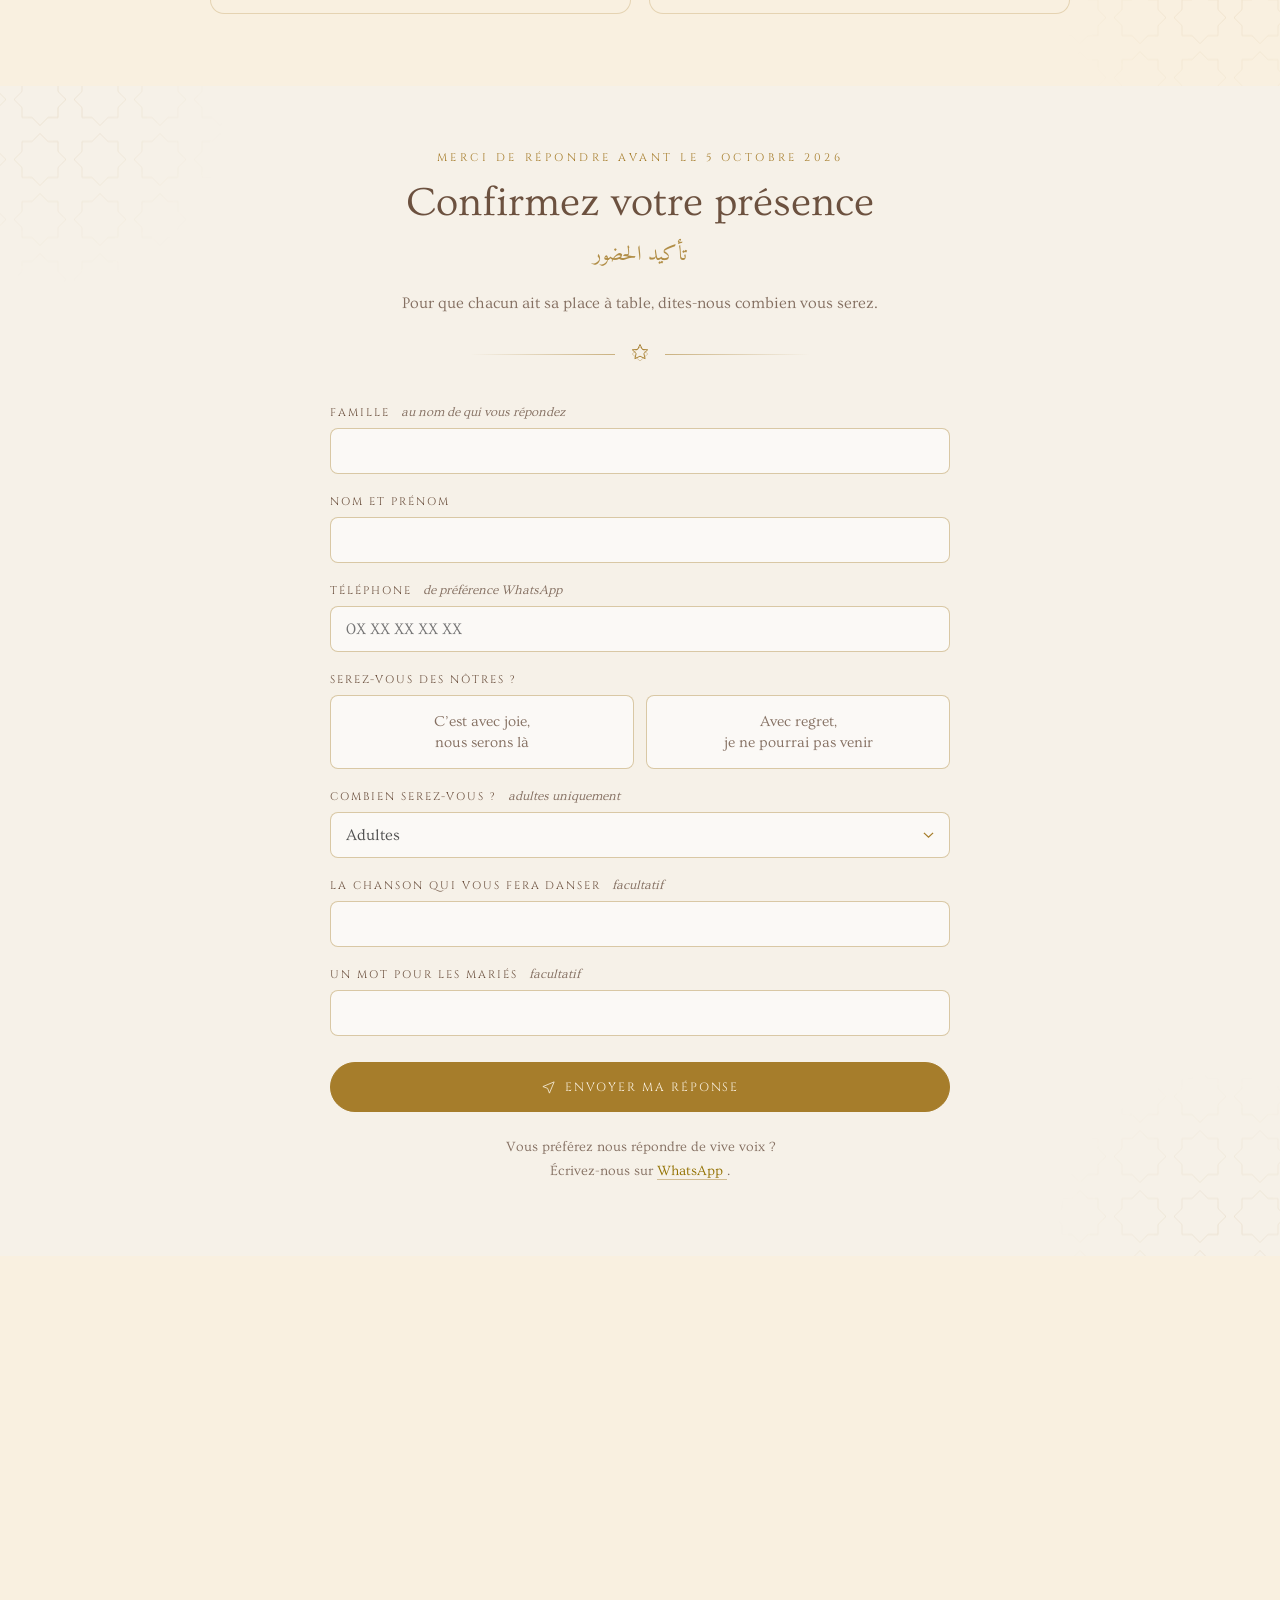
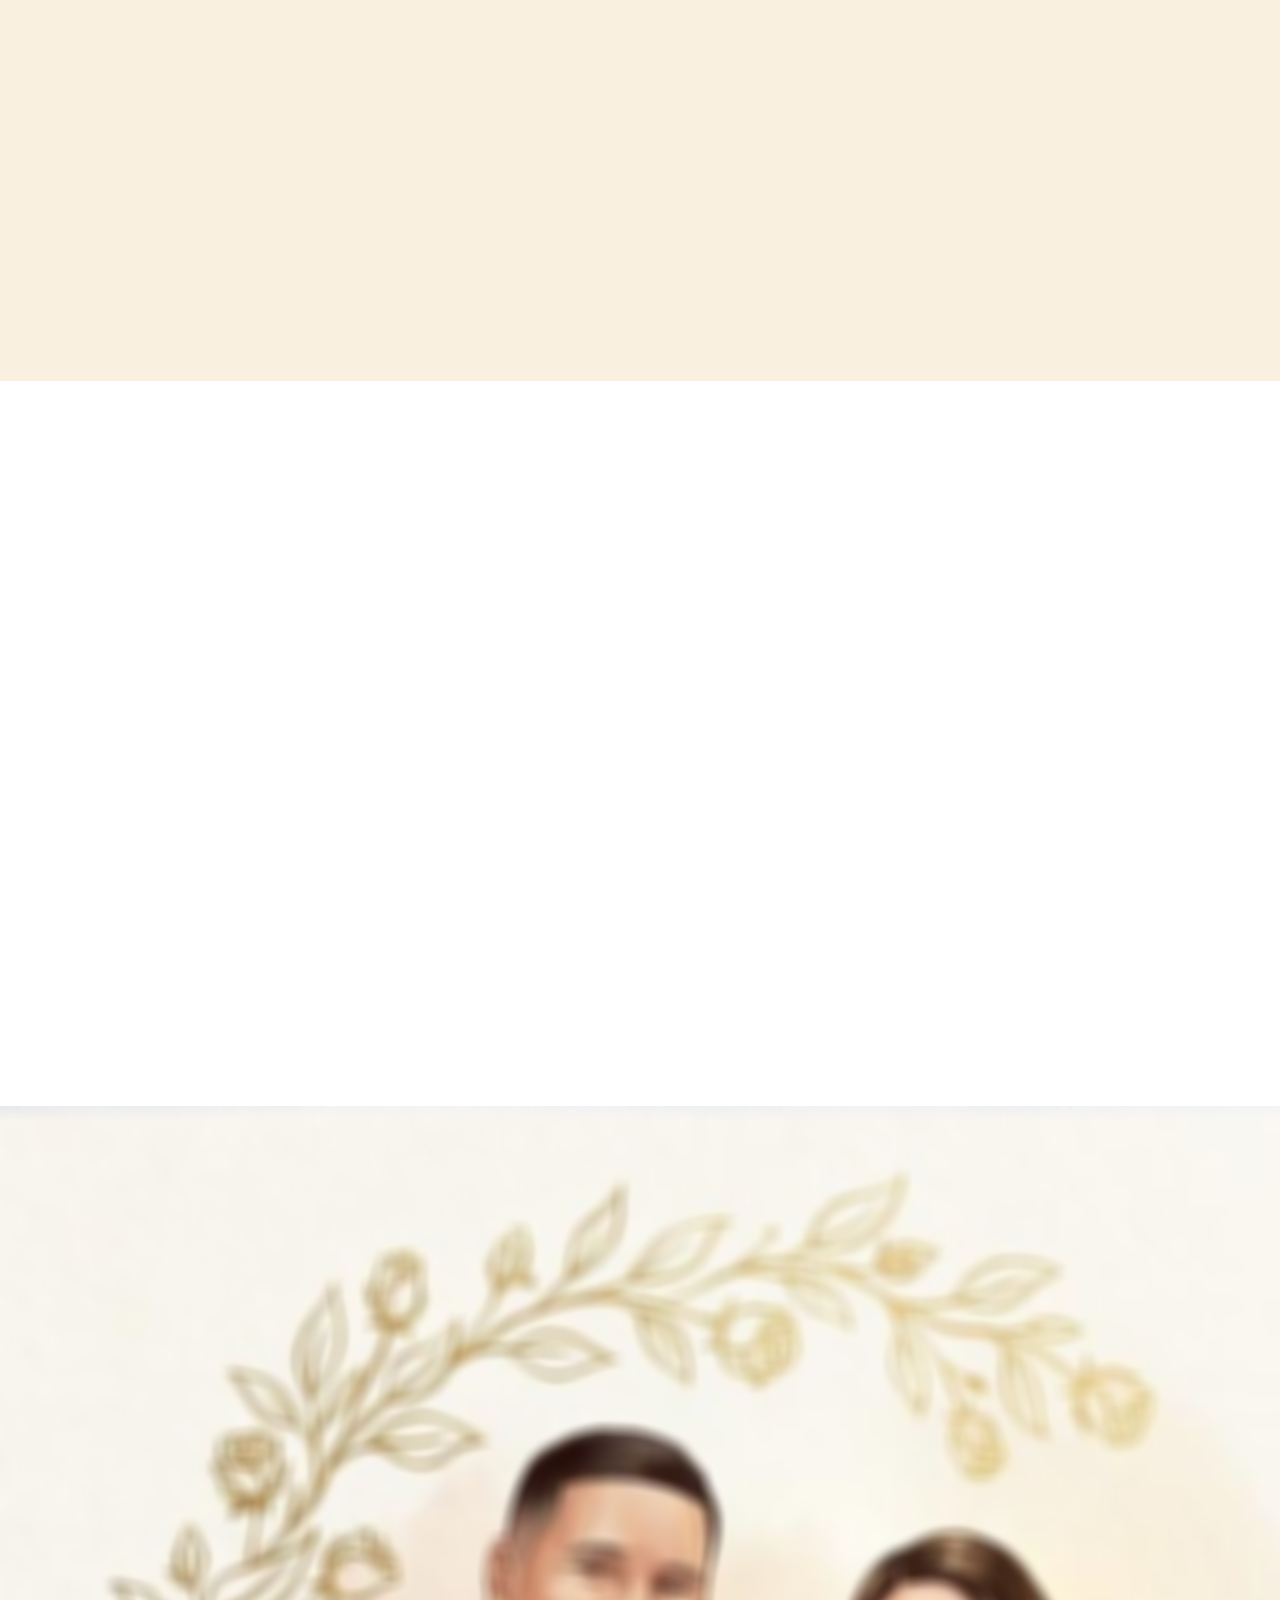
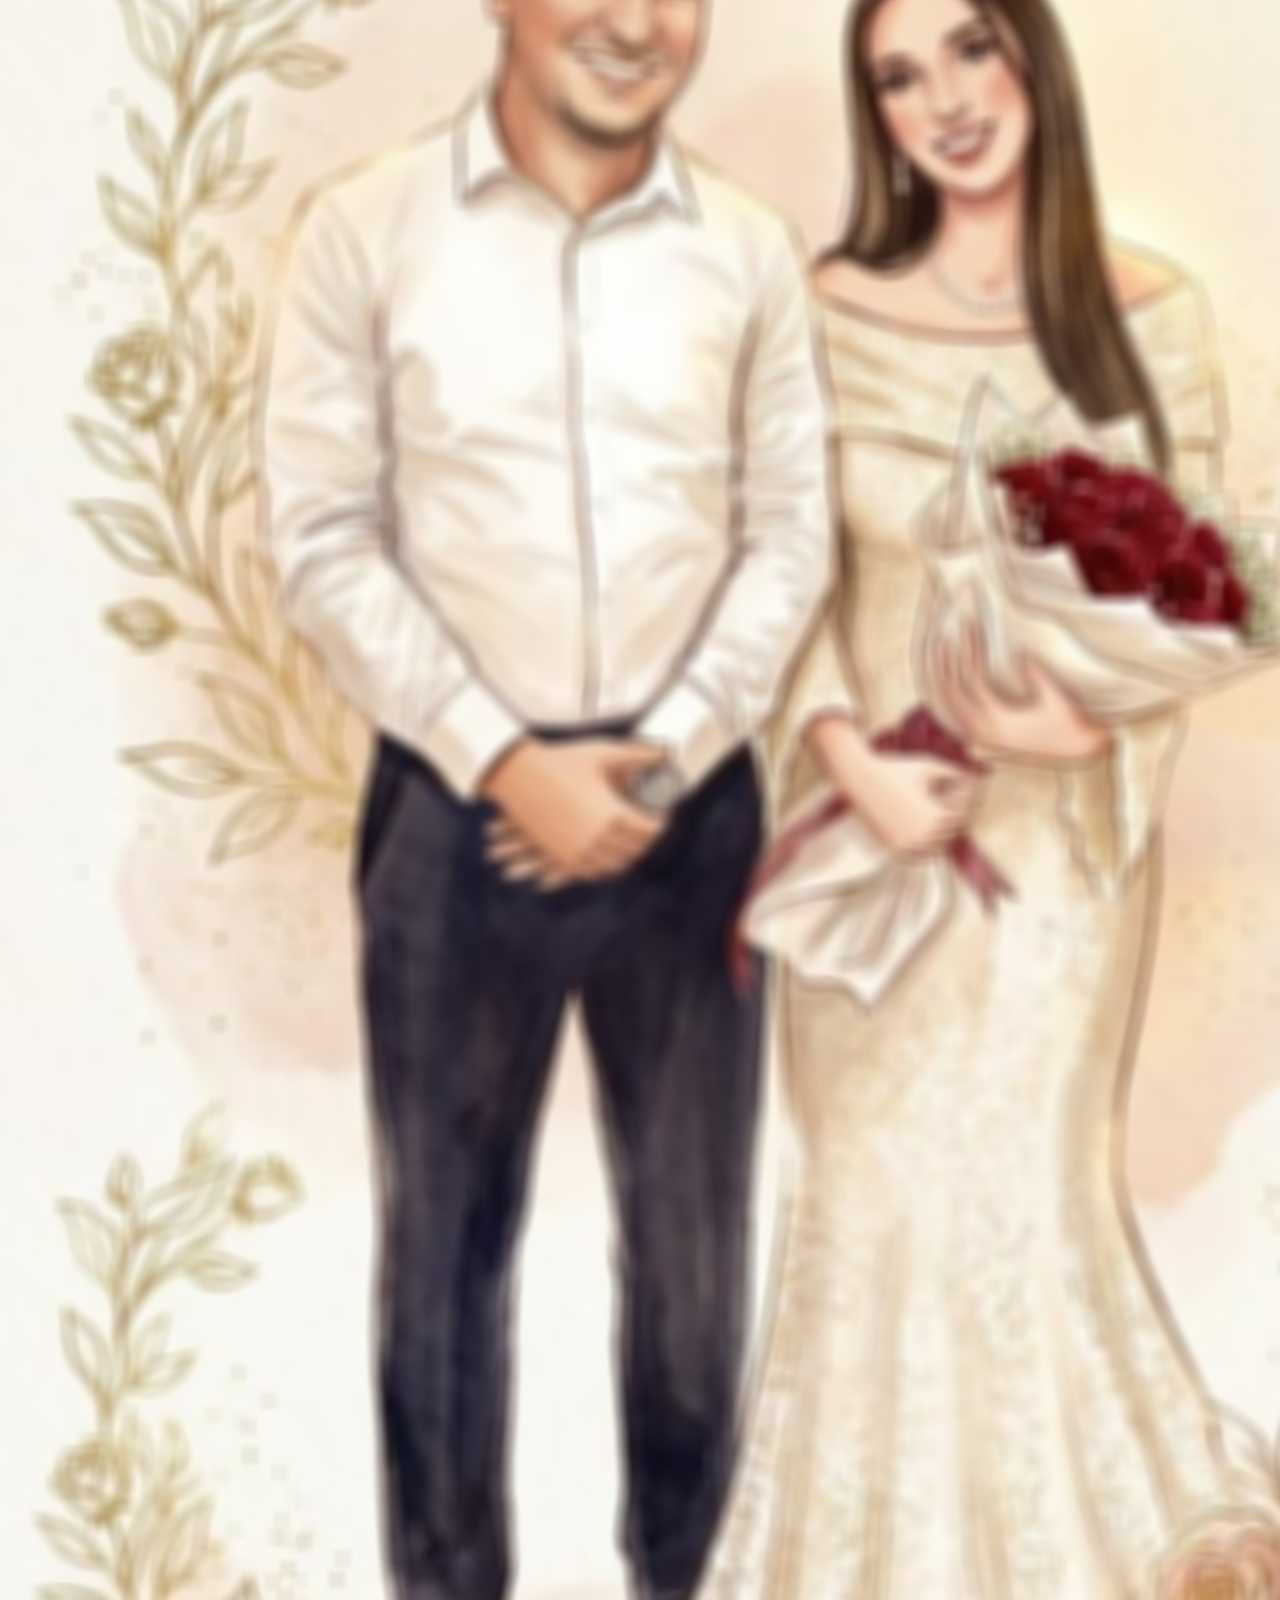
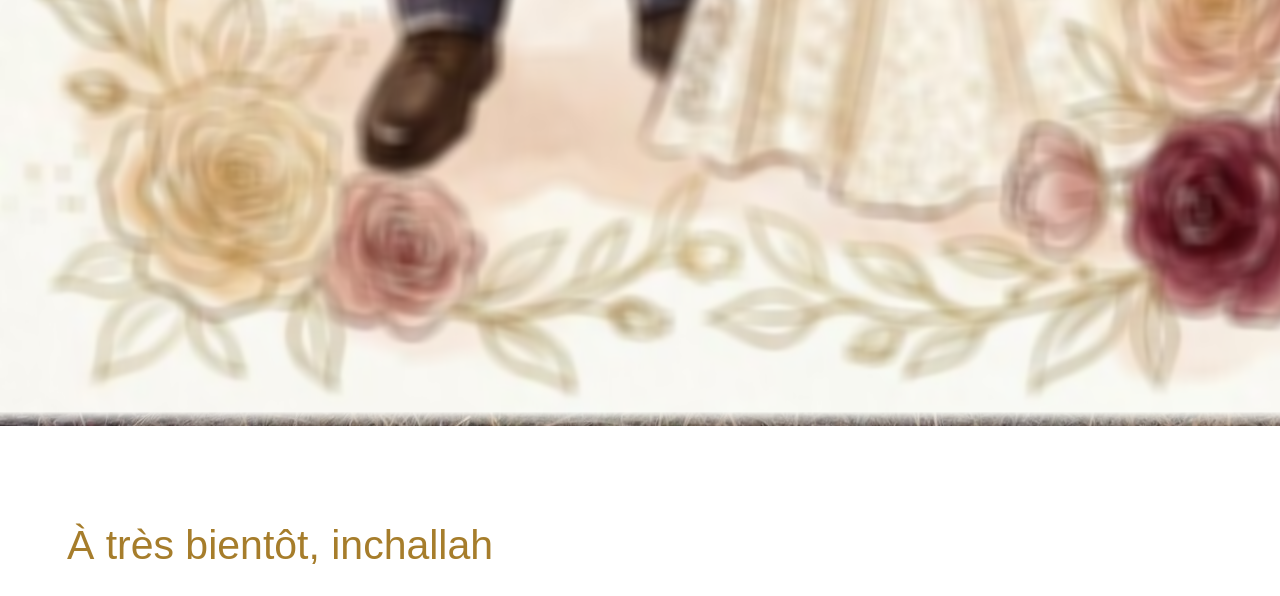
==== commit 94ea8011: "pas d'enfents" ====
--- a/index.html
+++ b/index.html
@@ -1056,7 +1056,7 @@
                             <span class="dz-timeline__fill"></span>
                         </span>
                         <div class="dz-step dz-reveal dz-reveal--left">
-                            <div class="dz-step__time">18h00</div>
+                            <div class="dz-step__time">16h00</div>
                             <span
                                 class="dz-step__dot"
                                 aria-hidden="true"></span>
@@ -1075,7 +1075,7 @@
                         </div>
                         <div
                             class="dz-step dz-step--key dz-reveal dz-reveal--left">
-                            <div class="dz-step__time">19h00</div>
+                            <div class="dz-step__time">16h45</div>
                             <span
                                 class="dz-step__dot"
                                 aria-hidden="true"></span>
@@ -1091,7 +1091,7 @@
                         </div>
                         <div
                             class="dz-step dz-step--key dz-reveal dz-reveal--left">
-                            <div class="dz-step__time">20h00</div>
+                            <div class="dz-step__time">17h30</div>
                             <span
                                 class="dz-step__dot"
                                 aria-hidden="true"></span>
@@ -1109,7 +1109,7 @@
                         </div>
                         <div
                             class="dz-step dz-step--key dz-reveal dz-reveal--left">
-                            <div class="dz-step__time">21h00</div>
+                            <div class="dz-step__time">18h30</div>
                             <span
                                 class="dz-step__dot"
                                 aria-hidden="true"></span>
@@ -1126,7 +1126,7 @@
                             </div>
                         </div>
                         <div class="dz-step dz-reveal dz-reveal--left">
-                            <div class="dz-step__time">22h30</div>
+                            <div class="dz-step__time">19h30</div>
                             <span
                                 class="dz-step__dot"
                                 aria-hidden="true"></span>
@@ -1136,7 +1136,7 @@
                             </div>
                         </div>
                         <div class="dz-step dz-reveal dz-reveal--left">
-                            <div class="dz-step__time">23h30</div>
+                            <div class="dz-step__time">20h30</div>
                             <span
                                 class="dz-step__dot"
                                 aria-hidden="true"></span>
@@ -1148,13 +1148,13 @@
                                     السهرة والرقص
                                 </div>
                                 <div class="dz-step__note">
-                                    Chaâbi, staïfi et raï jusqu’au bout de la
-                                    nuit.
+                                    Chaâbi, staïfi et raï jusqu’à la
+                                    dernière danse.
                                 </div>
                             </div>
                         </div>
                         <div class="dz-step dz-reveal dz-reveal--left">
-                            <div class="dz-step__time">01h00</div>
+                            <div class="dz-step__time">21h45</div>
                             <span
                                 class="dz-step__dot"
                                 aria-hidden="true"></span>
@@ -1169,8 +1169,8 @@
                         </div>
                     </div>
                     <p class="dz-timeline__foot dz-reveal">
-                        Les portes ouvrent à 18h — venez tôt, la Fatiha se
-                        célèbre devant vous.
+                        Les portes ouvrent à 16h et la salle ferme à 22h —
+                        venez tôt, la Fatiha se célèbre devant vous.
                     </p>
                 </div>
             </section>
@@ -1397,9 +1397,10 @@
                                 الأطفال
                             </div>
                             <p class="dz-card__body">
-                                Vos enfants sont les bienvenus. Merci d’indiquer
-                                leur nombre dans le formulaire pour que tout
-                                soit prêt pour eux.
+                                La salle des fêtes n’autorise pas la présence
+                                des enfants. Nous comptons sur votre
+                                compréhension : merci de prévoir une solution
+                                de garde pour cette soirée.
                             </p>
                         </div>
                         <div class="dz-card dz-reveal dz-reveal--scale">
@@ -1448,8 +1449,9 @@
                                 السهرة
                             </div>
                             <p class="dz-card__body">
-                                Soirée en famille. La salle vous accueille dès
-                                19h et la fête se prolonge tard dans la nuit.
+                                Soirée en famille, de 16h à 22h. La salle
+                                vous accueille dès 16h et ferme ses portes à
+                                22h précises.
                             </p>
                         </div>
                     </div>
@@ -1577,44 +1579,28 @@
                         <div class="dz-field" id="dzCounts">
                             <span class="dz-field__label">
                                 Combien serez-vous ?
+                                <span class="dz-field__hint">
+                                    adultes uniquement
+                                </span>
                             </span>
-                            <div class="dz-row">
-                                <select
-                                    class="dz-select"
-                                    name="adultes"
-                                    aria-label="Nombre d’adultes">
-                                    <option value="">Adultes</option>
-                                    <option value="1">1</option>
-                                    <option value="2">2</option>
-                                    <option value="3">3</option>
-                                    <option value="4">4</option>
-                                    <option value="5">5</option>
-                                    <option value="6">6</option>
-                                    <option value="7">7</option>
-                                    <option value="8">8</option>
-                                    <option value="9">9</option>
-                                    <option value="10">10</option>
-                                    <option value="11">11</option>
-                                    <option value="12">12</option>
-                                </select>
-                                <select
-                                    class="dz-select"
-                                    name="enfants"
-                                    aria-label="Nombre d’enfants">
-                                    <option value="">Enfants</option>
-                                    <option value="0">0</option>
-                                    <option value="1">1</option>
-                                    <option value="2">2</option>
-                                    <option value="3">3</option>
-                                    <option value="4">4</option>
-                                    <option value="5">5</option>
-                                    <option value="6">6</option>
-                                    <option value="7">7</option>
-                                    <option value="8">8</option>
-                                    <option value="9">9</option>
-                                    <option value="10">10</option>
-                                </select>
-                            </div>
+                            <select
+                                class="dz-select"
+                                name="adultes"
+                                aria-label="Nombre d’adultes">
+                                <option value="">Adultes</option>
+                                <option value="1">1</option>
+                                <option value="2">2</option>
+                                <option value="3">3</option>
+                                <option value="4">4</option>
+                                <option value="5">5</option>
+                                <option value="6">6</option>
+                                <option value="7">7</option>
+                                <option value="8">8</option>
+                                <option value="9">9</option>
+                                <option value="10">10</option>
+                                <option value="11">11</option>
+                                <option value="12">12</option>
+                            </select>
                         </div>
 
                         <div class="dz-field">
